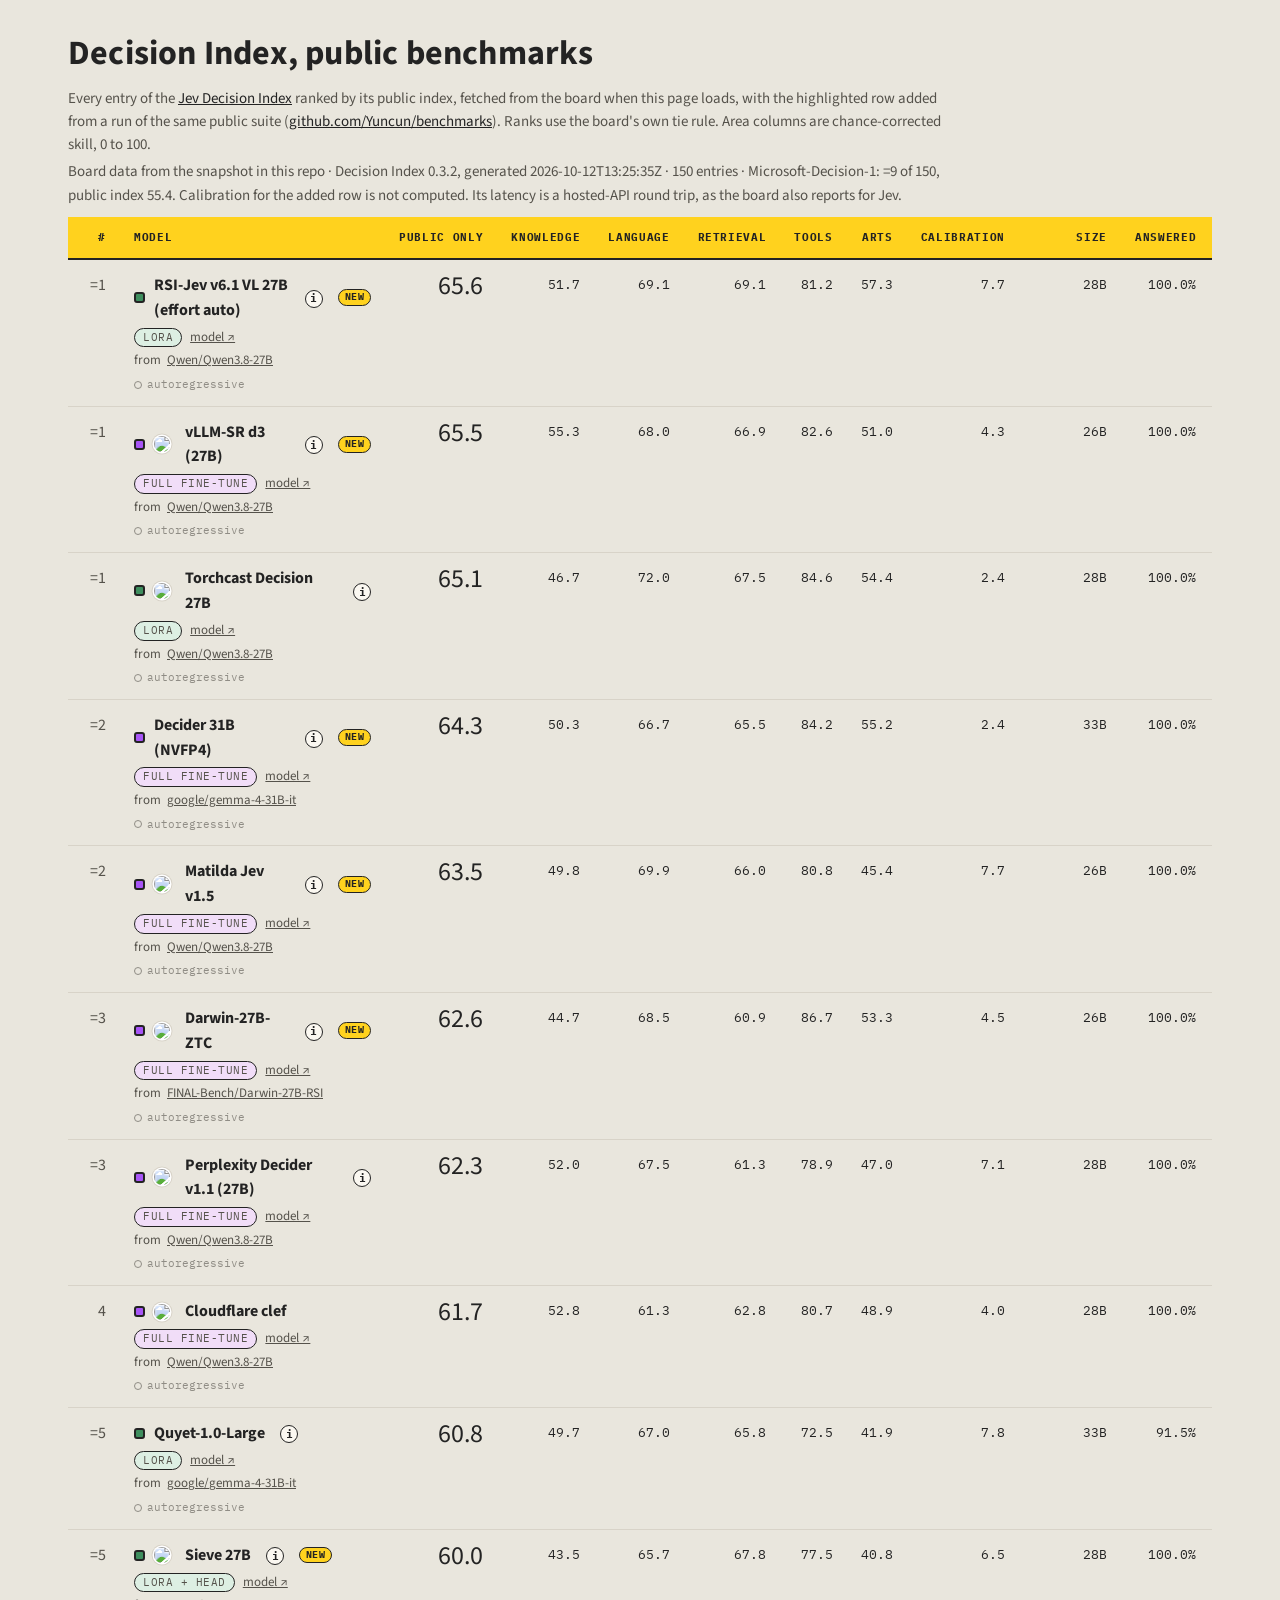
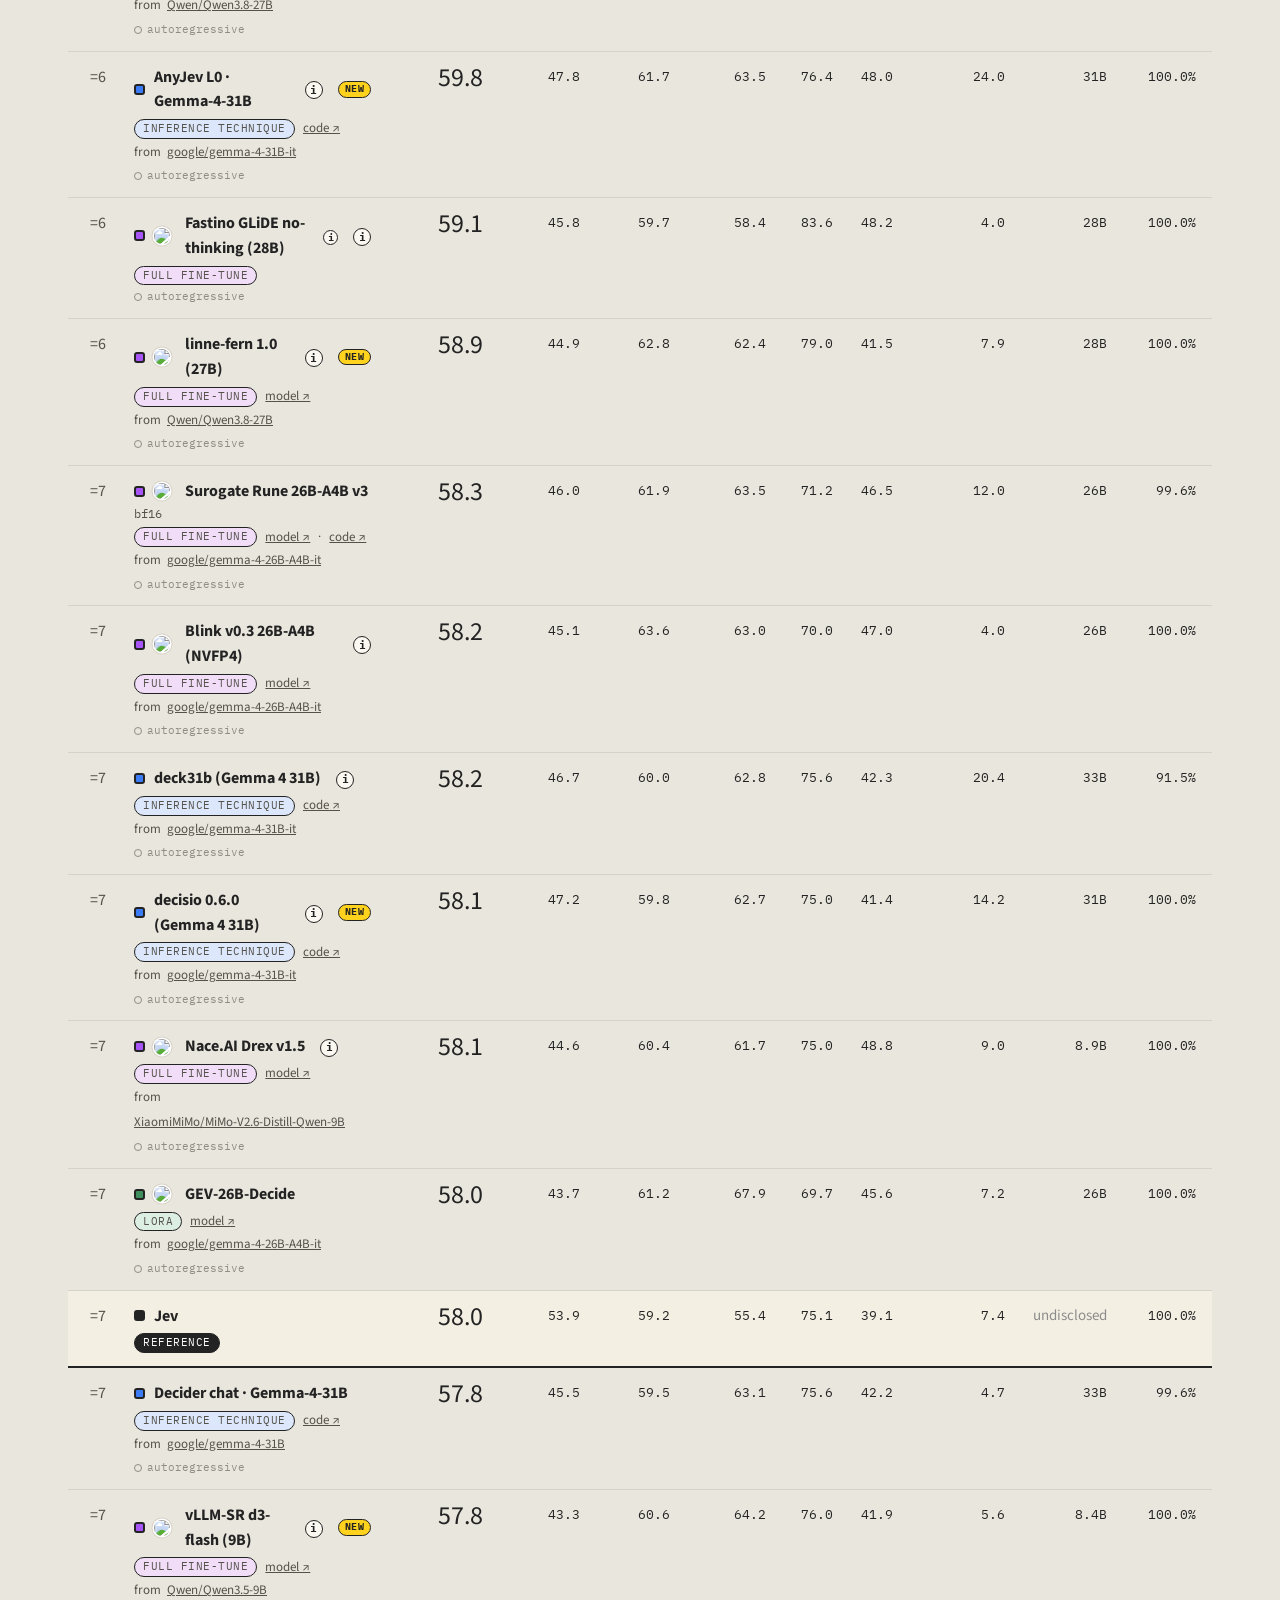
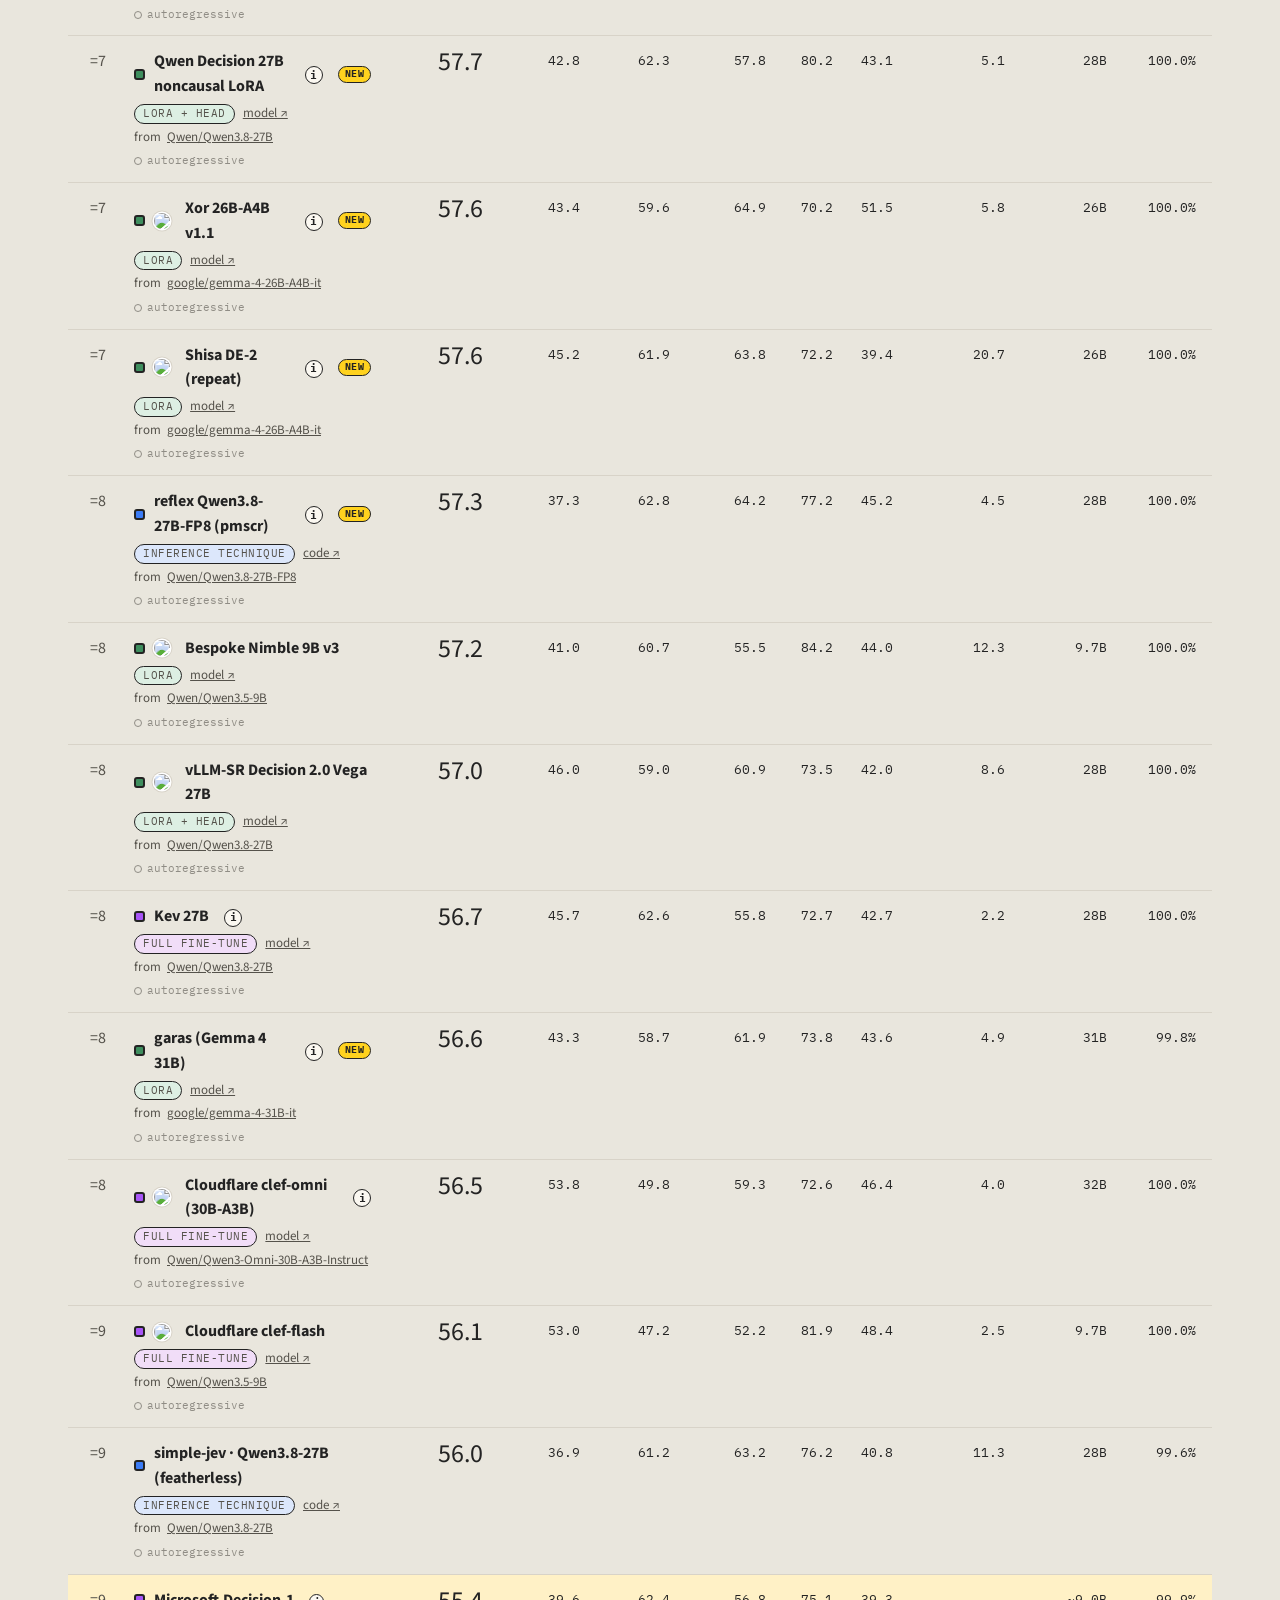
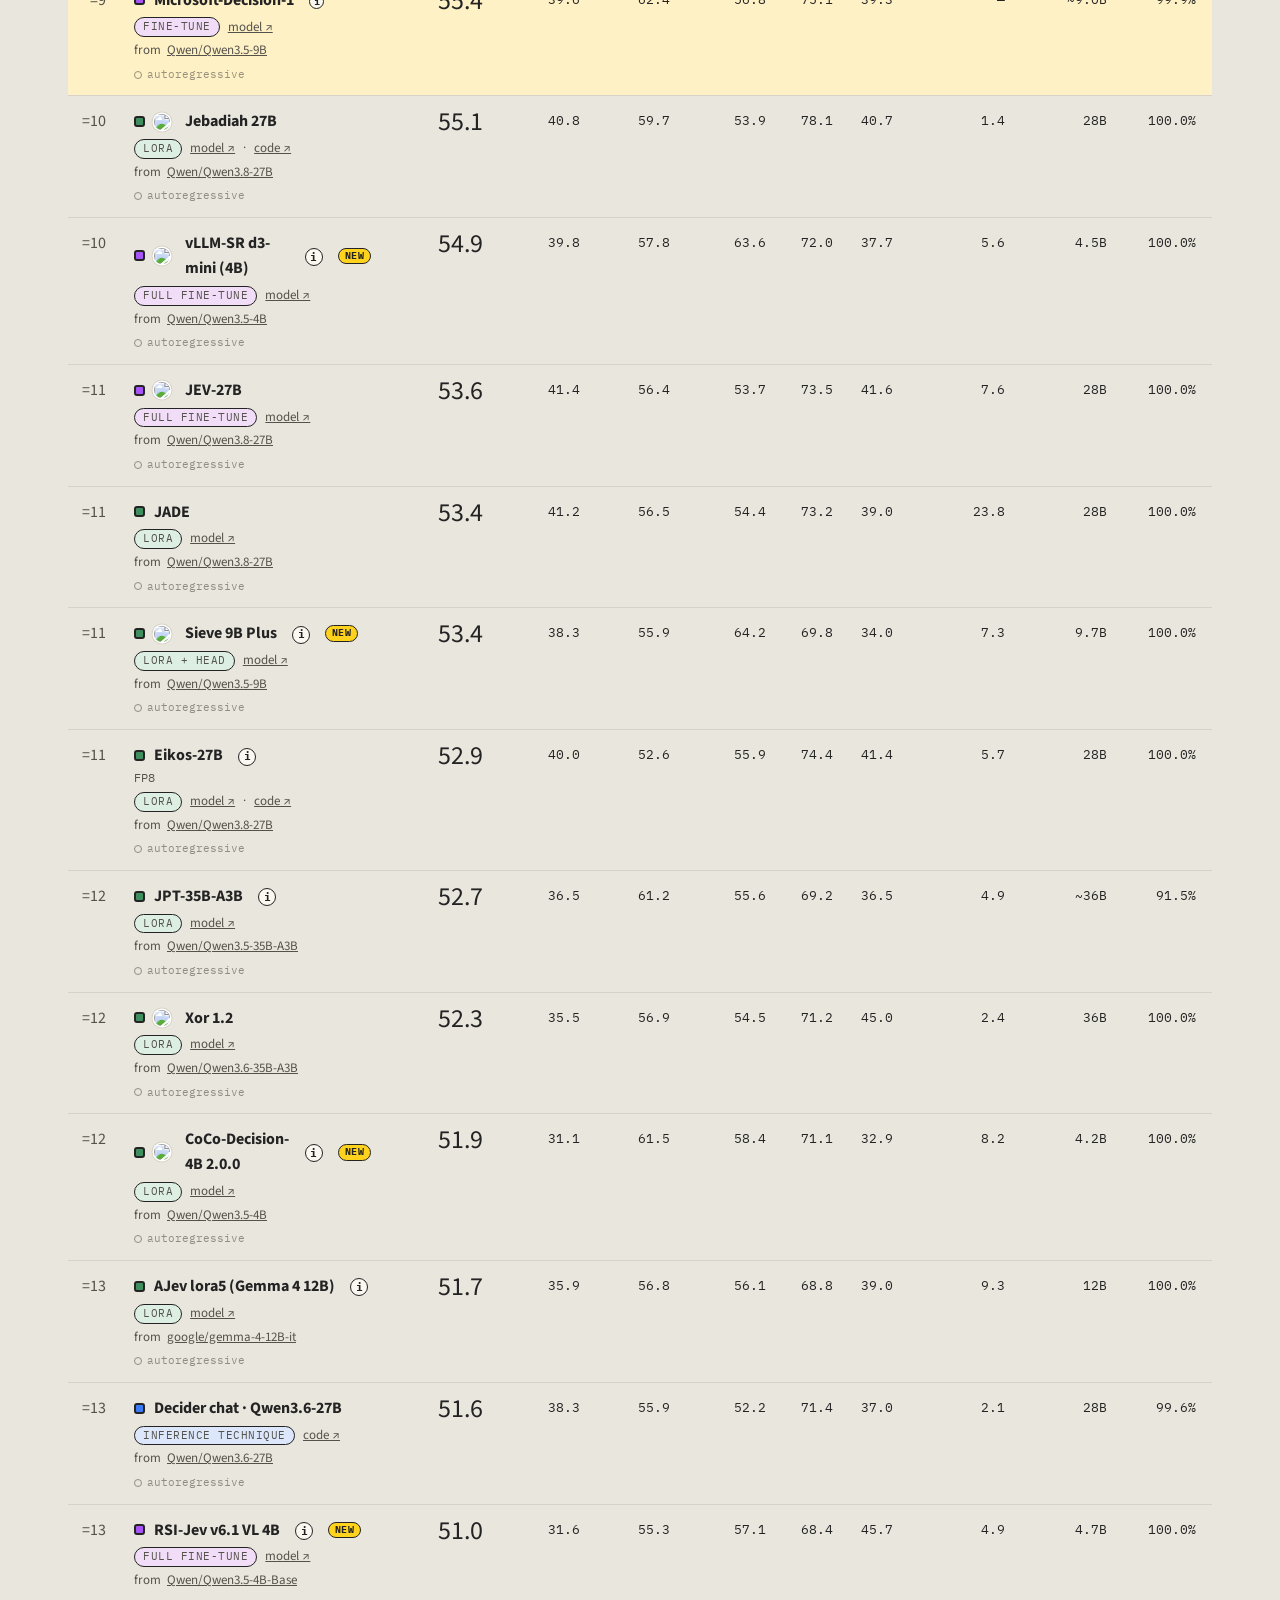
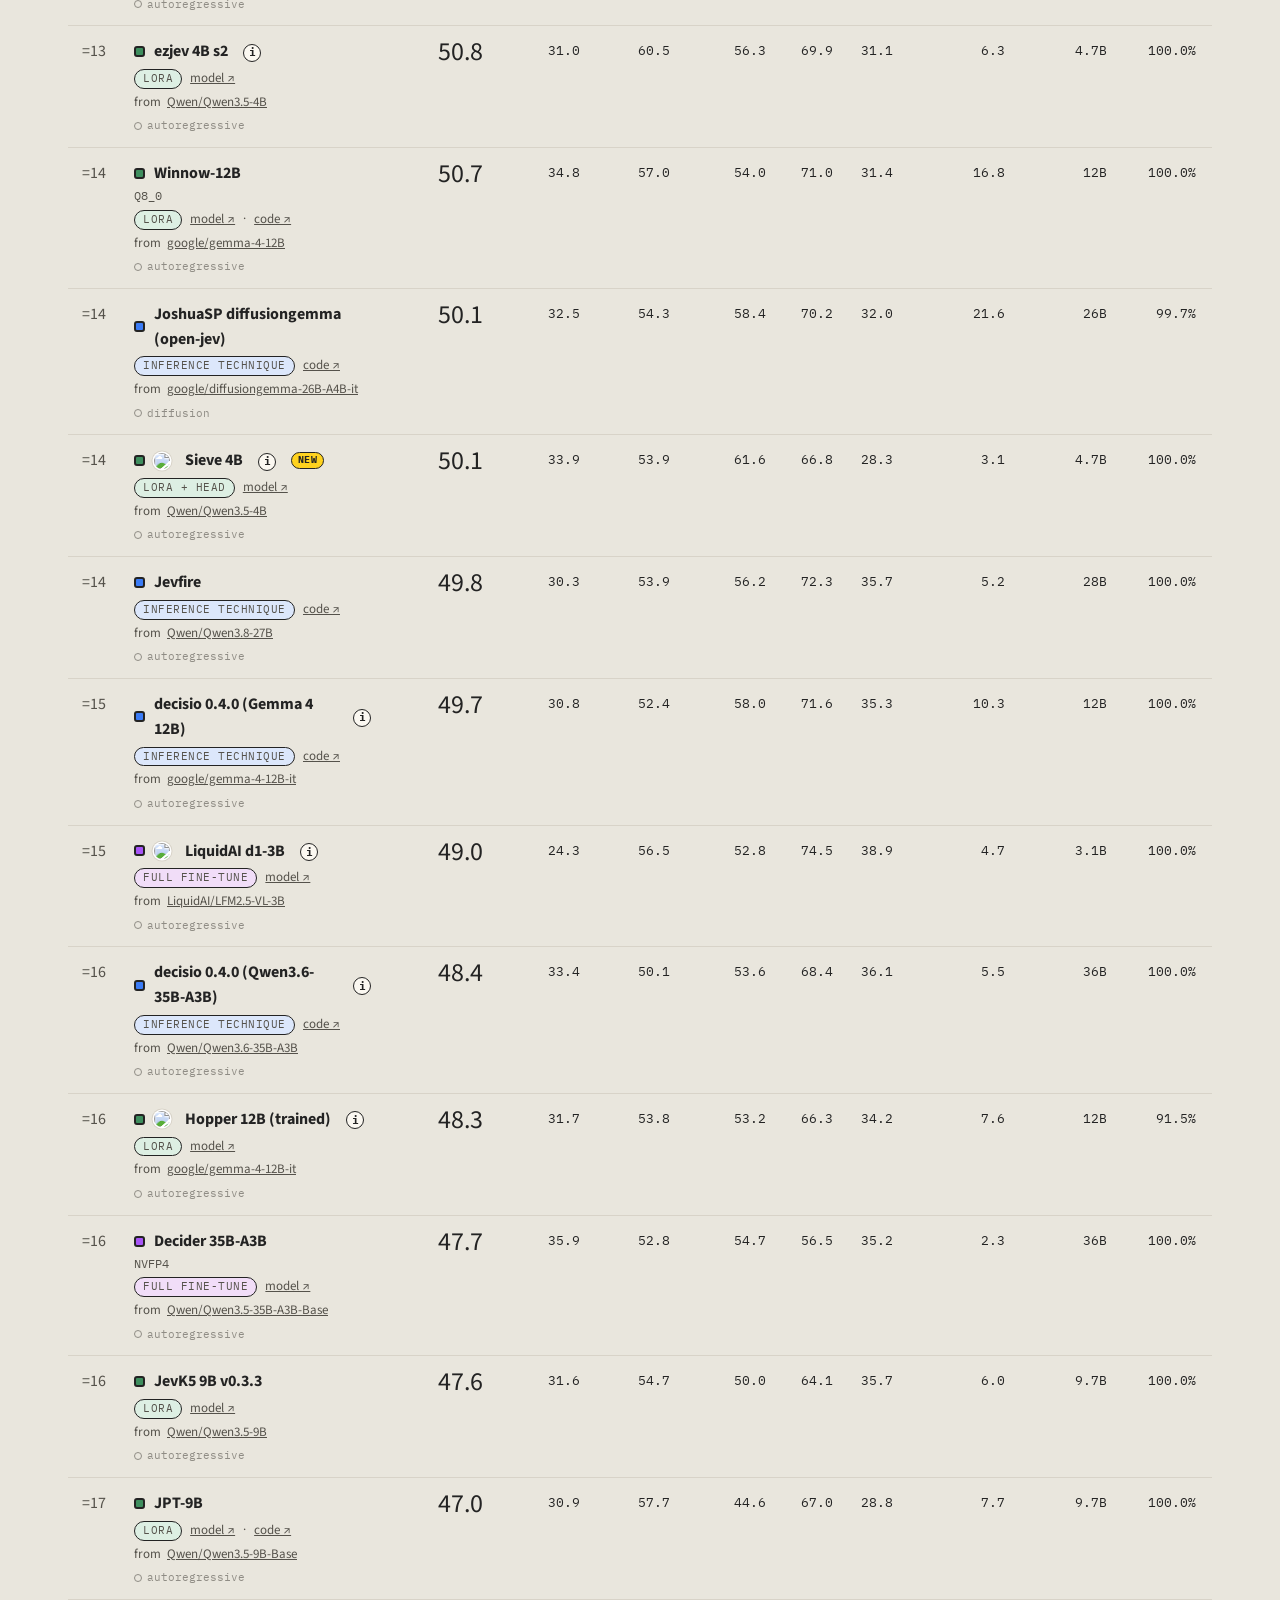
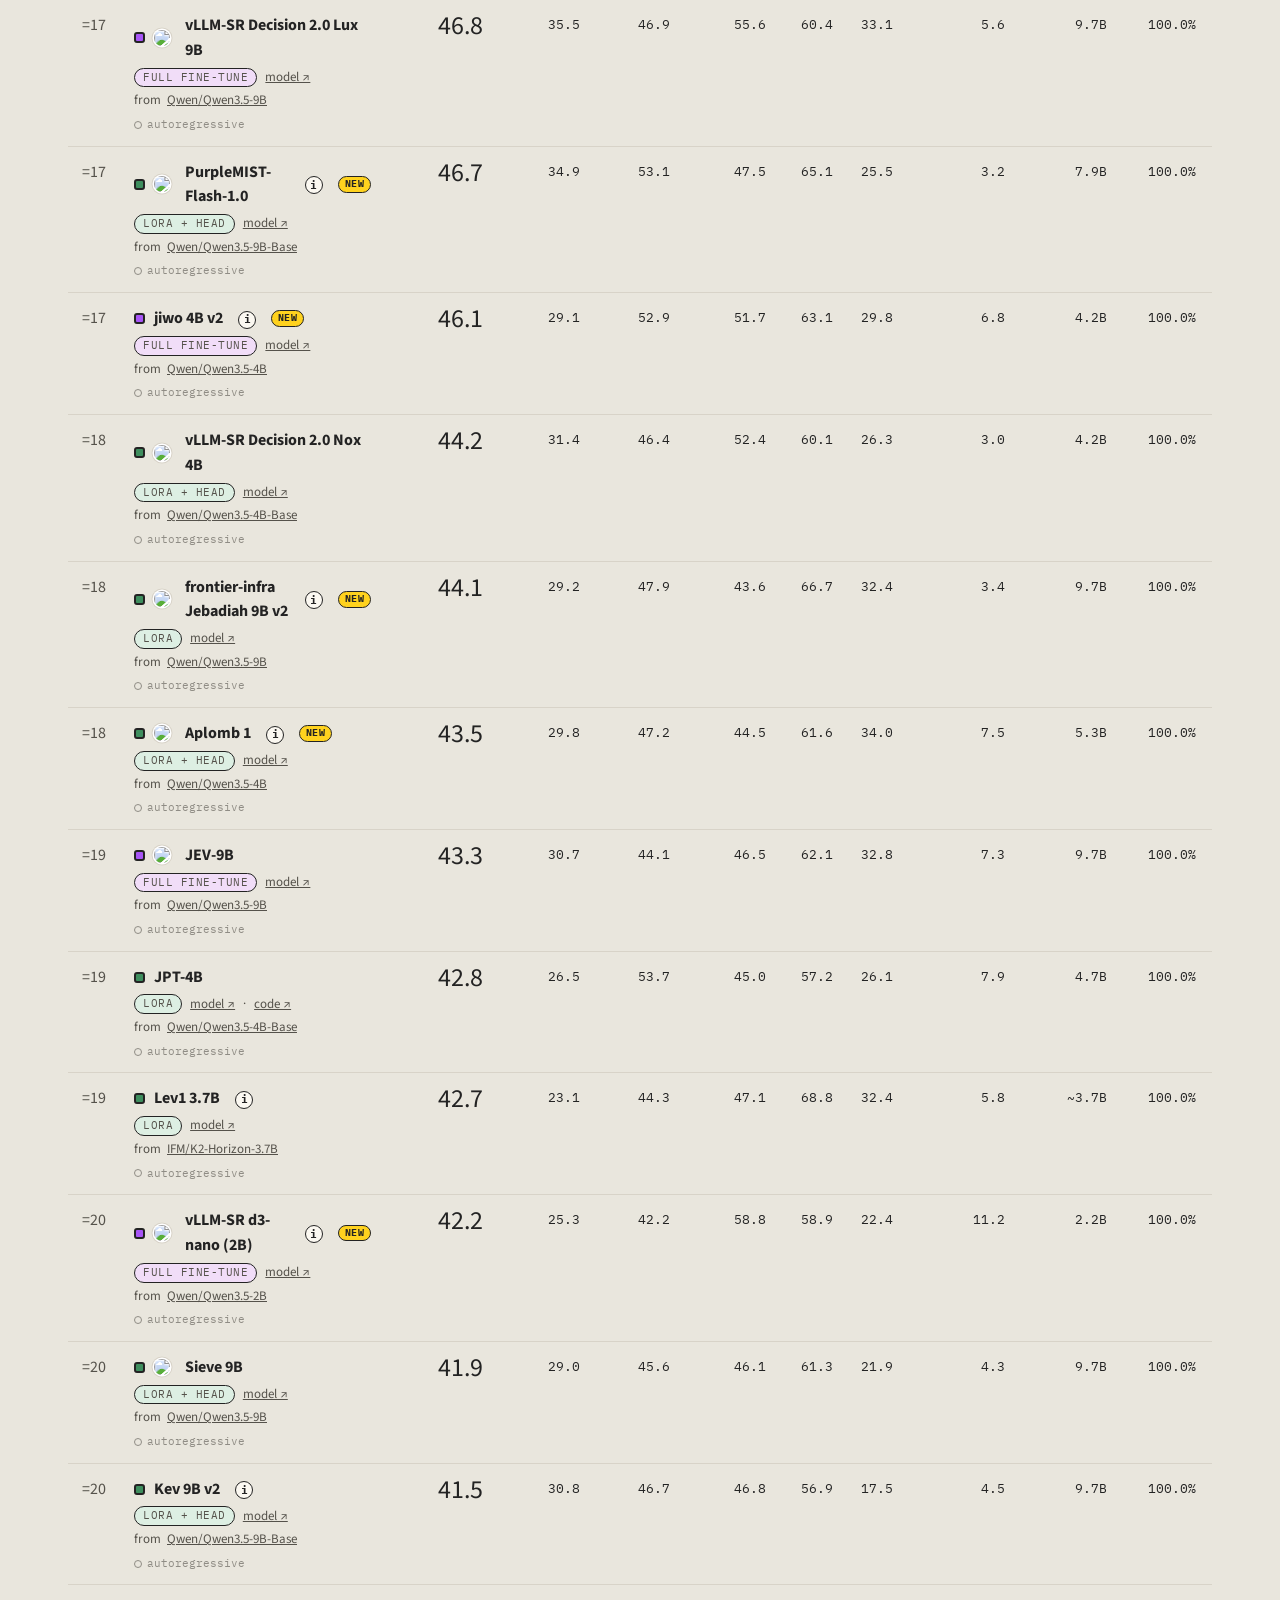
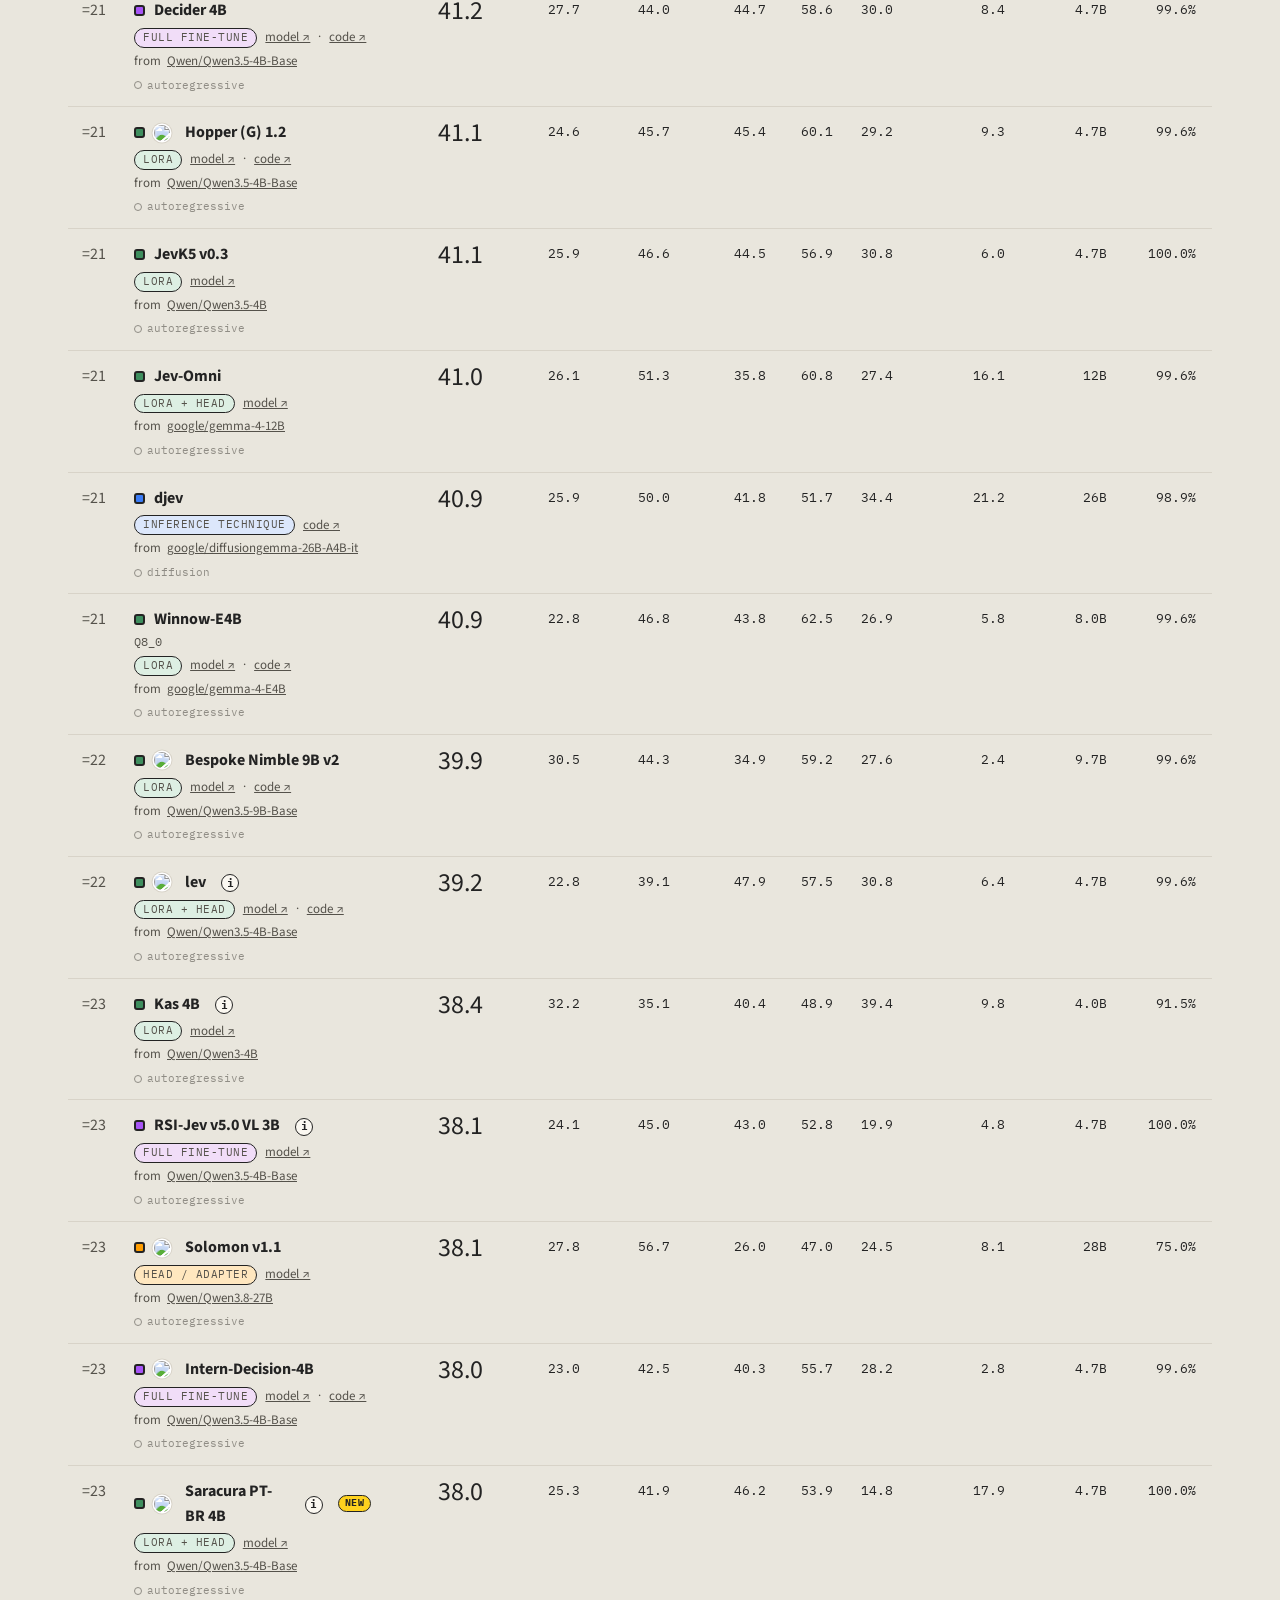
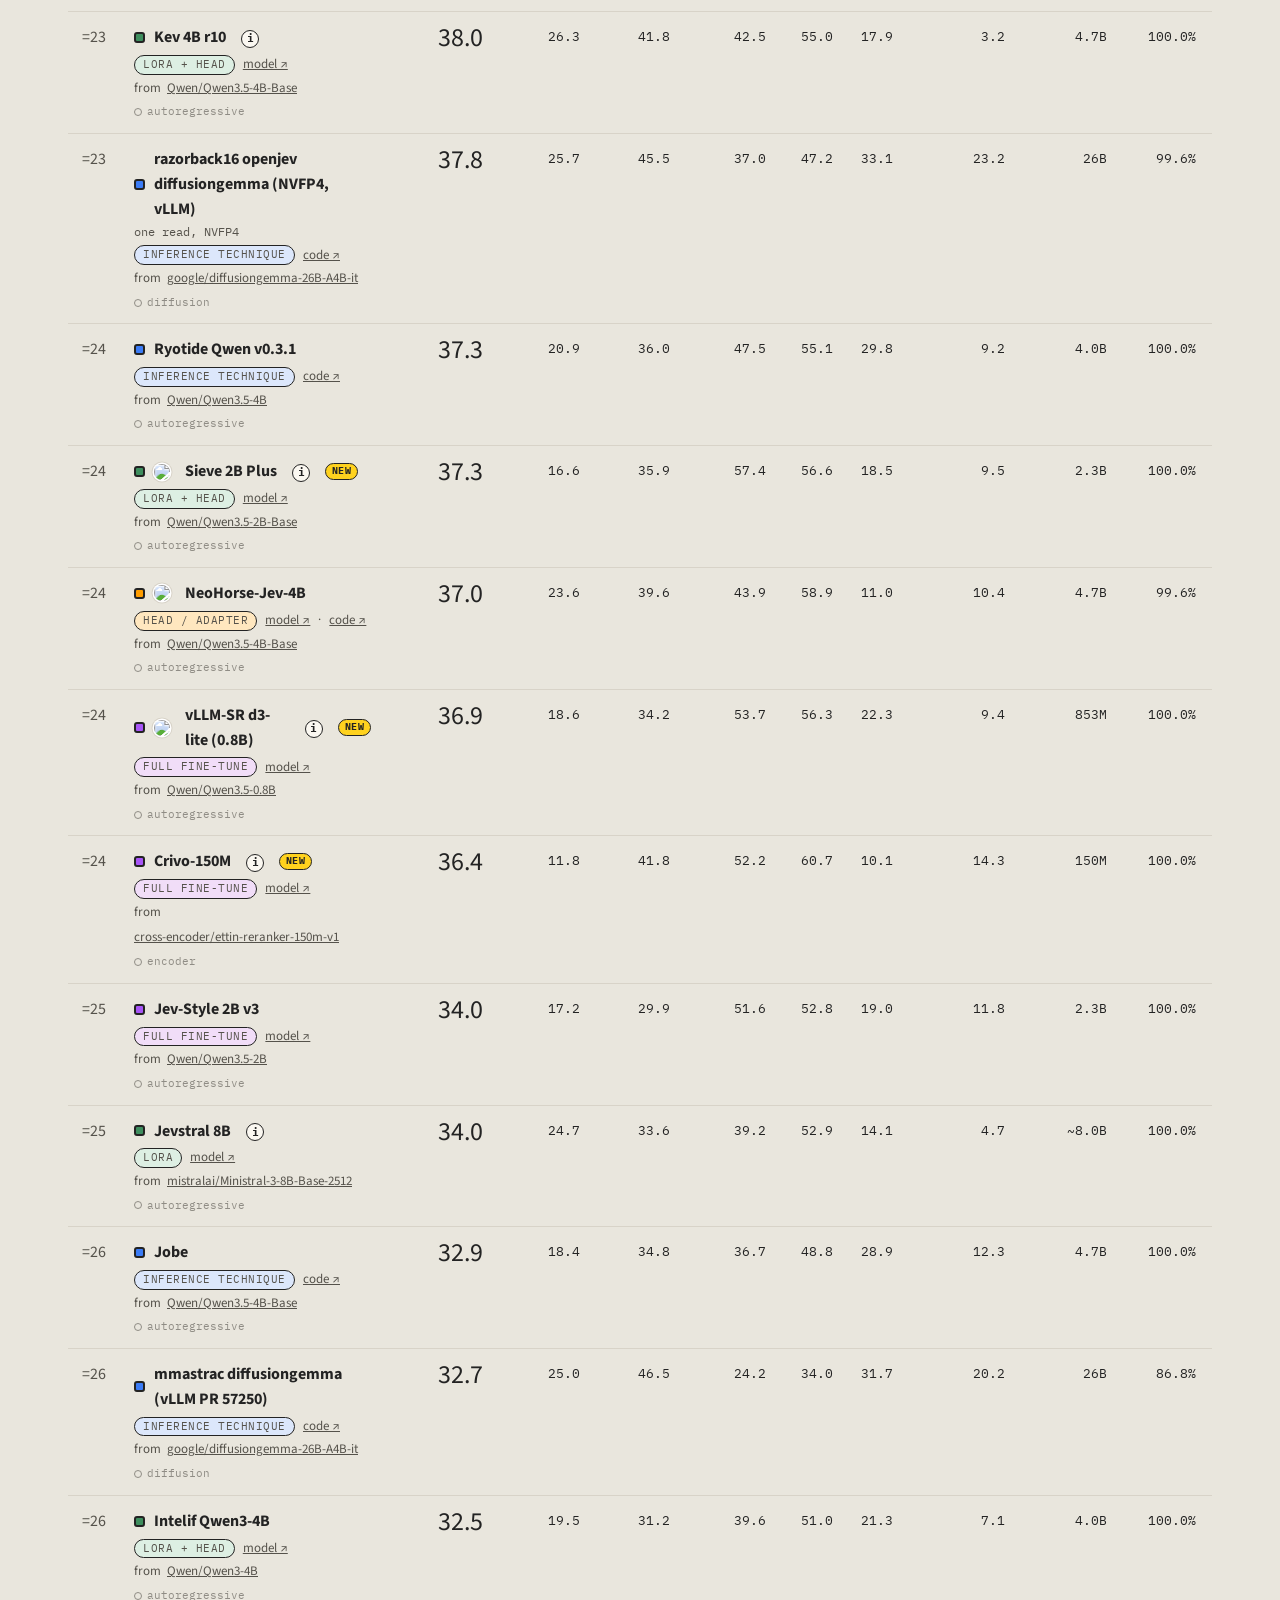
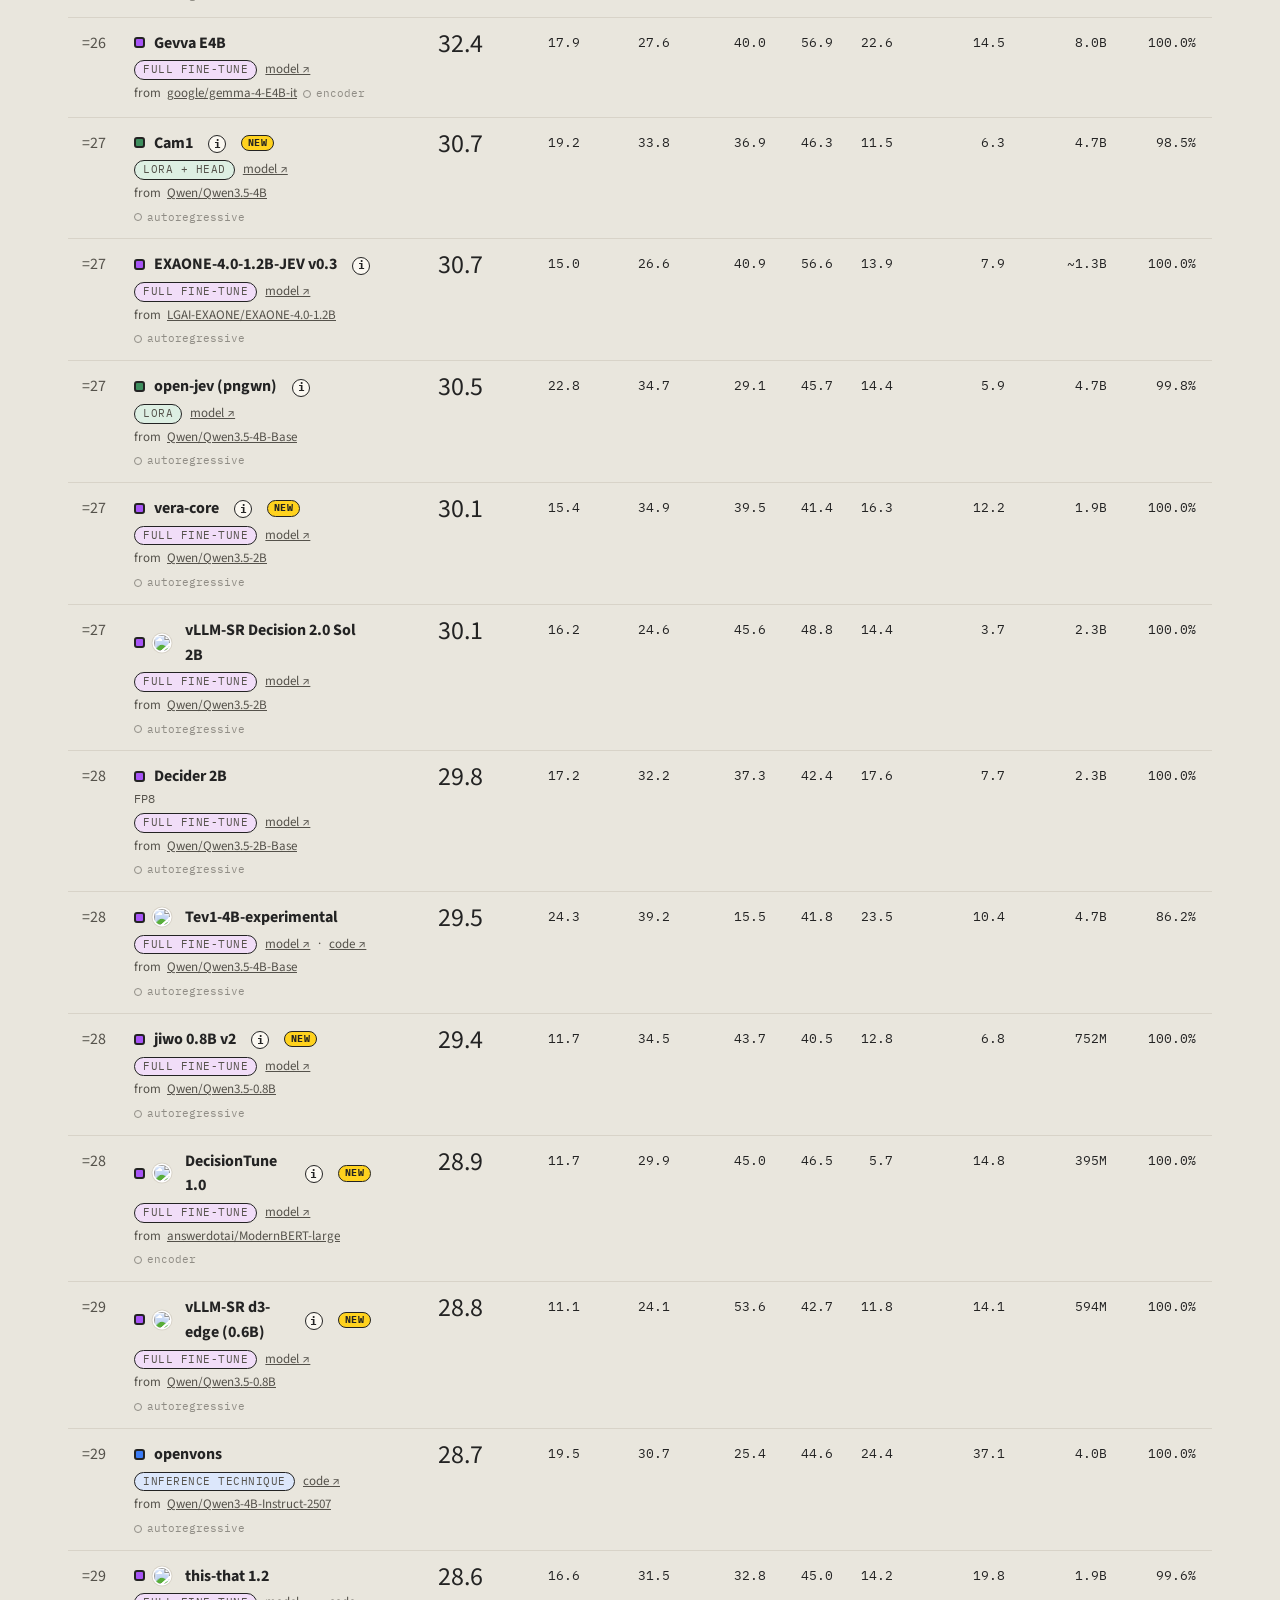
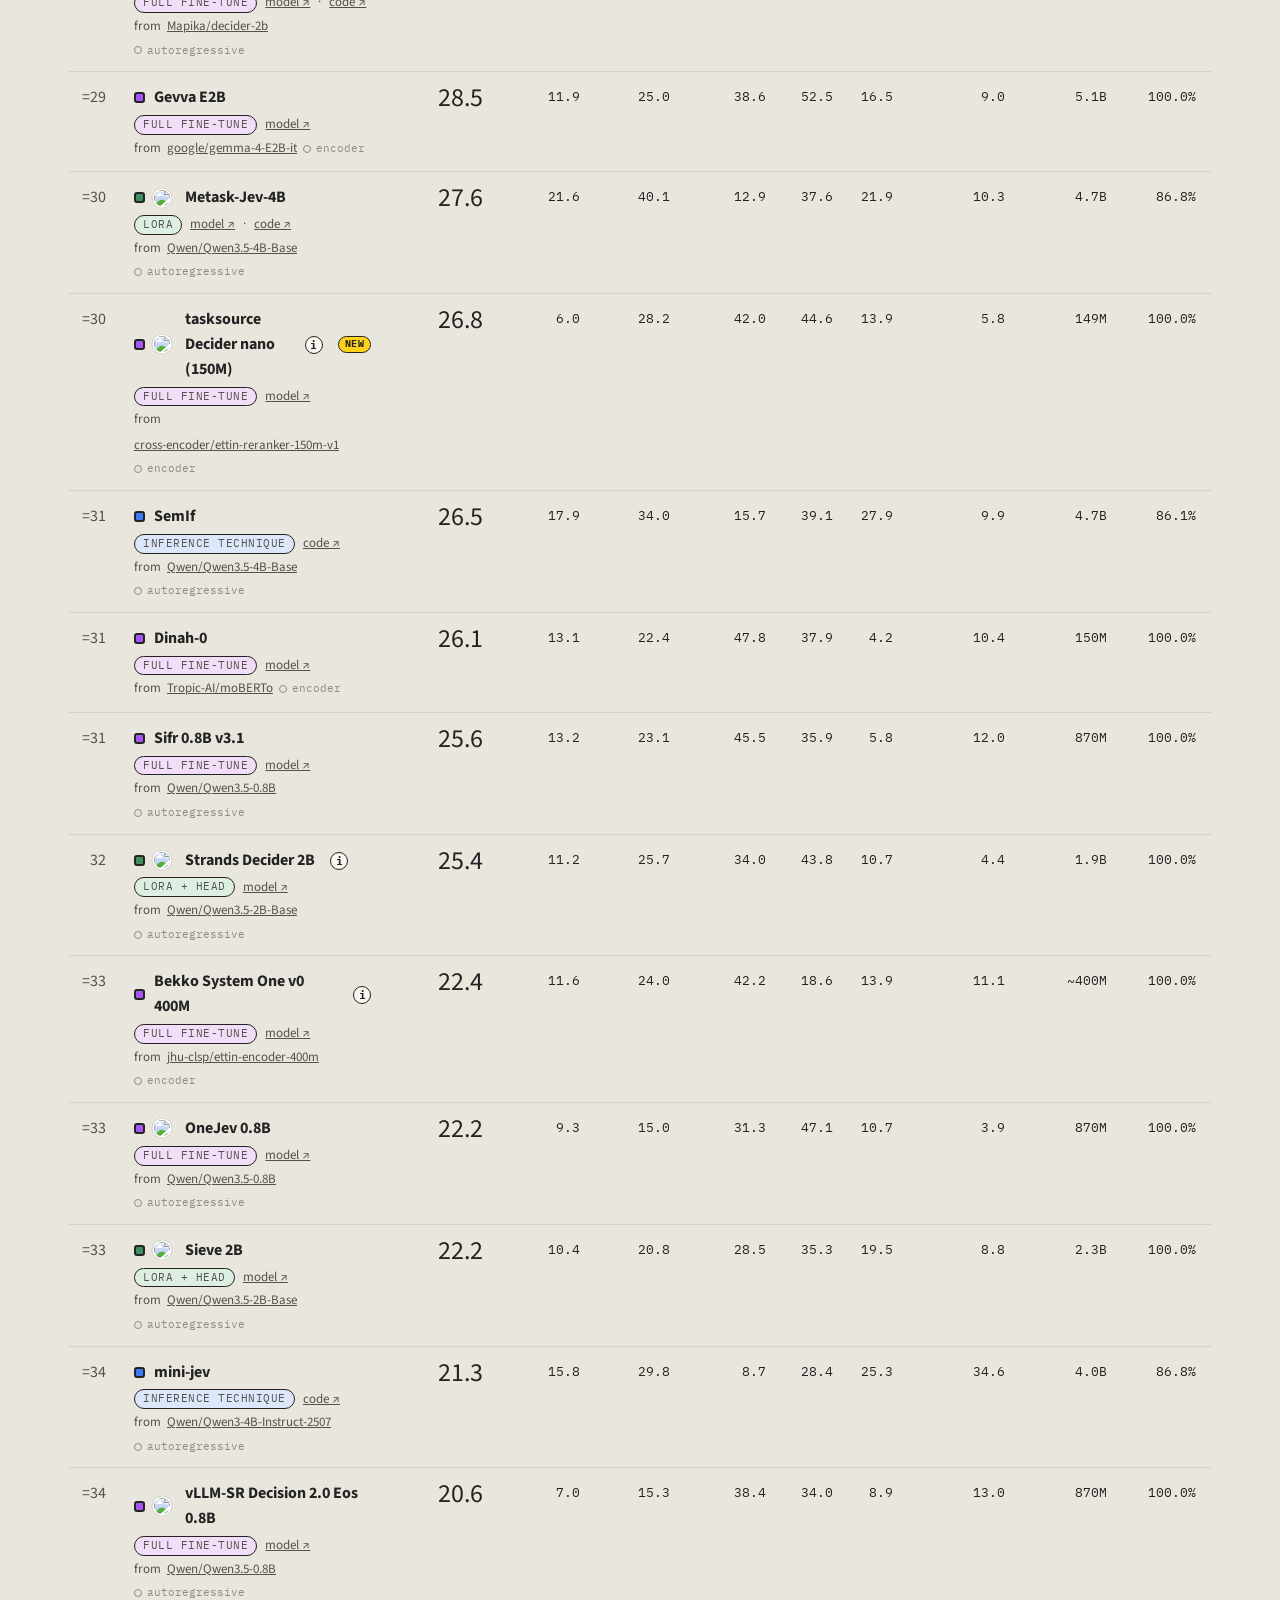
==== docs/index.html @ e61fd464 "GitHub Pages site: live public-only ranking with the Microsoft row Co-Authored-By: Claude Fable 5.1 " ====
<!doctype html>
<html lang="en"><head><meta charset="utf-8"><meta name="viewport" content="width=device-width,initial-scale=1">
<title>Decision Index, public benchmarks, with Microsoft-Decision-1</title>
<meta name="description" content="The Jev Decision Index public-only ranking, fetched live, with Microsoft-Decision-1's public-suite score inserted.">
<link rel="preconnect" href="https://fonts.googleapis.com"><link rel="preconnect" href="https://fonts.gstatic.com" crossorigin>
<link href="https://fonts.googleapis.com/css2?family=IBM+Plex+Mono:wght@400;500&family=Source+Sans+3:ital,wght@0,400;0,600;0,700;1,400&family=Chewy&display=swap" rel="stylesheet">
<style>
/* Stylesheet from the Jev Decision Index space (huggingface.co/spaces/multimodalart/jev-decision-index), reused so this page looks like the board. */

:root{--bg:#E9E6DD;--surface:#FBF8F1;--ink:#232323;--soft:#55524B;--muted:#8C8C8C;--line:#D8D3C8;--paper:#FFF1C6;
 --yellow:#FFD21E;--orange:#FF9D00;--blue:#3B7CF6;--red:#EF3E36;--purple:#A855F7;--green:#3E8E5E;
 --display:'Chewy','Source Sans 3',cursive;--body:'Source Sans 3',system-ui,sans-serif;--mono:'IBM Plex Mono',ui-monospace,monospace;
 --ar:#3B7CF6;--diff:#A855F7;--enc:#3E8E5E;--gli:#FF9D00;--jev:#232323}
*{box-sizing:border-box}
html{-webkit-text-size-adjust:100%}
body{margin:0;background:var(--bg);color:var(--ink);font:17px/1.55 var(--body)}
a{color:var(--ink)}
button{font:inherit;color:inherit}
main{max-width:1180px;margin:auto;padding:0 28px 80px}
.container{max-width:1180px;margin:auto;padding:0 28px}
.switch-bar{display:flex;justify-content:center;padding:18px 20px 0}
.switch{display:inline-flex;background:var(--surface);border:2px solid var(--ink);border-radius:999px;padding:4px;box-shadow:3px 3px 0 var(--ink);font-family:var(--mono);font-size:13px;letter-spacing:.04em;text-transform:uppercase}
.switch a{text-decoration:none;padding:6px 18px;border-radius:999px;color:var(--soft)}
.switch a.on{background:var(--yellow);color:var(--ink);font-weight:500}
.switch a:not(.on):hover{color:var(--ink)}
.hero{text-align:center;margin:34px 0 14px}
.subnav{position:sticky;top:0;z-index:30;display:flex;justify-content:center;flex-wrap:wrap;gap:6px 26px;padding:10px 12px;margin:0 -28px 22px;background:rgba(233,230,221,.94);backdrop-filter:blur(8px);-webkit-backdrop-filter:blur(8px);font-family:var(--mono);font-size:12px;letter-spacing:.06em;text-transform:uppercase}
.subnav a{color:var(--soft);text-decoration:none;padding:2px 0;border-bottom:2px solid transparent}
.subnav a:hover{color:var(--ink);border-bottom-color:var(--yellow)}
.head[id],#summary{scroll-margin-top:52px}
.hero-row{display:flex;align-items:center;justify-content:center;gap:22px;flex-wrap:wrap}
.hero-huggy{width:clamp(110px,13vw,168px);height:auto}
.hero h1{font-family:var(--display);font-weight:400;font-size:clamp(44px,7vw,82px);line-height:1;margin:0}
.hero h1 mark{background:var(--yellow);color:var(--ink);padding:0 .1em;border-radius:4px}
.hero p{max-width:700px;margin:22px auto 0;font-size:19px;color:var(--ink)}
.hero p b{color:var(--ink)}
.hero .meta{font-family:var(--mono);font-size:12px;color:var(--soft);margin-top:14px;letter-spacing:.03em}
.hero .meta a{color:var(--soft)}
.tiles{display:grid;grid-template-columns:repeat(5,1fr);gap:14px;margin:0 0 46px}
.tiles.four{grid-template-columns:repeat(4,1fr)}
.tile{background:var(--surface);border:2px solid var(--ink);border-radius:12px;padding:16px 18px;box-shadow:4px 4px 0 var(--ink);text-align:left;min-width:0}
.tile.key{background:var(--yellow)}
.tile b{display:block;font-family:var(--display);font-weight:400;font-size:30px;line-height:1.1;white-space:nowrap;overflow:hidden;text-overflow:ellipsis}
.tile span{font-family:var(--mono);font-size:11px;color:var(--soft);letter-spacing:.04em;display:block;margin-top:3px}
.tile.key span{color:#6b5a09}
.tile small{display:block;font-family:var(--mono);font-size:11px;color:var(--soft);margin-top:6px;white-space:normal}
h2{font-family:var(--display);font-weight:400;font-size:30px;margin:0}
.head{display:flex;align-items:baseline;justify-content:space-between;gap:16px;margin:46px 0 16px;flex-wrap:wrap}
.head p{margin:0;font-size:15px;color:var(--soft);max-width:620px}
.panel{background:var(--surface);border:2px solid var(--ink);border-radius:14px;box-shadow:6px 6px 0 var(--ink);overflow:hidden}
.panel.pad{padding:18px 22px 14px}
.toolbar{display:flex;justify-content:space-between;align-items:flex-start;gap:18px;flex-wrap:wrap;margin-bottom:6px}
.legend{display:flex;flex-wrap:wrap;gap:8px 16px;font-family:var(--mono);font-size:12px;color:var(--soft);align-items:center;padding-top:6px}
.legend span{display:inline-flex;align-items:center;gap:6px}
.legend i{width:11px;height:11px;border:2px solid var(--ink);border-radius:3px;display:inline-block}
.sw.a-ar{background:var(--ar)}.sw.a-diff{background:var(--diff)}.sw.a-enc{background:var(--enc)}.sw.a-gli{background:var(--gli)}.sw.a-other{background:#bbb}.sw.a-jev{background:var(--jev)}
.sizebar{display:flex;flex-direction:column;gap:6px;width:min(430px,100%)}
.sizebar-head{display:flex;flex-wrap:wrap;align-items:center;gap:8px 12px;font-family:var(--mono);font-size:11.5px;color:var(--soft);letter-spacing:.04em;text-transform:uppercase}
.sizebar-head button{font-family:var(--mono);font-size:11px;background:var(--surface);border:1.5px solid var(--ink);border-radius:999px;padding:2px 10px;cursor:pointer;text-transform:none;letter-spacing:0}
.sizebar-head button:hover{background:var(--ink);color:#fff}.sizebar-head .jevbtns{margin-left:auto;display:inline-flex;gap:8px}.sizebar-head .jevtog.on,.sizebar-head .jevup.on{background:var(--yellow);color:var(--ink)}
.bands{display:flex;flex-wrap:wrap;gap:8px}
.areabar{display:flex;flex-wrap:wrap;align-items:center;gap:8px;padding:14px 22px 16px;border-top:1px solid var(--line)}
.chip-label{font-family:var(--mono);font-size:11.5px;color:var(--soft);letter-spacing:.04em;text-transform:uppercase;margin-right:4px}
.achip{font-family:var(--mono);font-size:12.5px;border:2px solid var(--ink);border-radius:999px;padding:6px 14px;background:#fff;color:var(--soft);cursor:pointer;box-shadow:2px 2px 0 var(--ink);display:inline-flex;align-items:center;gap:7px;transition:transform .08s}
.achip i{width:9px;height:9px;border-radius:50%;background:var(--c,var(--ink));border:1.5px solid var(--ink);display:inline-block}
.achip:hover{transform:translate(-1px,-1px);box-shadow:3px 3px 0 var(--ink);color:var(--ink)}
.achip.on{background:var(--yellow);color:var(--ink)}
.spark{font-family:var(--mono);font-size:11.5px;color:var(--soft);margin-left:6px}
th.on{background:#FFE26B}
td.on{background:#FFF8D6}
.rng{position:relative;height:26px;max-width:560px;margin-top:2px}
.rng-track{position:absolute;left:11px;right:11px;top:10px;height:6px;border:1.5px solid var(--ink);border-radius:999px;background:#fff}
.rng-fill{position:absolute;top:-1.5px;bottom:-1.5px;background:var(--yellow);border:1.5px solid var(--ink);border-radius:999px}
.rng input{position:absolute;inset:0;width:100%;margin:0;background:none;pointer-events:none;-webkit-appearance:none;appearance:none;height:26px}
.rng input::-webkit-slider-runnable-track{background:none;border:0}
.rng input::-moz-range-track{background:none;border:0}
.rng input::-webkit-slider-thumb{-webkit-appearance:none;pointer-events:auto;width:22px;height:22px;border-radius:50%;background:var(--yellow);border:2px solid var(--ink);box-shadow:2px 2px 0 var(--ink);cursor:grab}
.rng input::-moz-range-thumb{pointer-events:auto;width:18px;height:18px;border-radius:50%;background:var(--yellow);border:2px solid var(--ink);box-shadow:2px 2px 0 var(--ink);cursor:grab}
.rng input:active::-webkit-slider-thumb{cursor:grabbing}
.rng input:focus-visible::-webkit-slider-thumb{outline:3px solid #3B7CF6;outline-offset:2px}
.rng-read{font-family:var(--mono);font-size:12px;font-weight:600;color:var(--ink);text-transform:none;letter-spacing:0;padding:1px 9px;border:1.5px solid transparent;border-radius:999px}
.rng-read.on{background:var(--yellow);border-color:var(--ink);box-shadow:2px 2px 0 var(--ink)}
.rng-ticks{position:relative;height:14px;max-width:560px;font-family:var(--mono);font-size:10.5px;color:var(--soft)}
.rng-ticks span{position:absolute;transform:translateX(-50%);white-space:nowrap}
.rng-ticks span:first-child{transform:none;left:0!important}
.rng-ticks span:last-child{transform:none;left:auto!important;right:0}
.band{font-family:var(--mono);font-size:12.5px;border:2px solid var(--ink);border-radius:999px;padding:6px 14px;background:#fff;color:var(--soft);cursor:pointer;box-shadow:2px 2px 0 var(--ink);transition:transform .08s}
.band:hover{transform:translate(-1px,-1px);box-shadow:3px 3px 0 var(--ink);color:var(--ink)}
.band.on{background:var(--yellow);color:var(--ink)}
.charts{display:grid;grid-template-columns:1fr;gap:16px;margin-top:22px}
.charts2{display:grid;grid-template-columns:1fr 1fr;gap:18px;align-items:start}
.charts2.hscroll{grid-template-columns:none;grid-auto-flow:column;grid-auto-columns:calc((100% - 36px) / 2.35);overflow-x:auto;scroll-snap-type:x mandatory;scrollbar-width:thin;padding-bottom:4px}
.charts2.hscroll>figure{scroll-snap-align:start;margin:0;position:relative}
.pareto-btn{position:absolute;top:10px;right:12px;z-index:2;font-family:var(--mono);font-size:11px;border:1.5px solid var(--ink);border-radius:999px;padding:2px 10px;background:#fff;color:var(--soft);cursor:pointer;box-shadow:2px 2px 0 var(--ink)}
.pareto-btn:hover{color:var(--ink)}.pareto-btn[aria-pressed="true"]{background:var(--yellow);color:var(--ink)}
svg.pareto-on circle.pt:not(.front){opacity:.3}
svg circle.pt.front{stroke:#232323;stroke-width:3}
svg circle.pt.hot{stroke:#232323;stroke-width:3.5;opacity:1}
.pleader{stroke:#8C8C8C;stroke-width:1}
.pfront{fill:none;stroke:#EF3E36;stroke-width:2.6;stroke-linejoin:round;pointer-events:none}
#sizescatter{position:relative}
.charts2 .fignote{font-family:var(--mono);font-size:10.5px;color:var(--soft);margin:4px 0 0}
.charts2 figure{min-width:0;background:#F3F0E8;border:1.5px solid var(--line);border-radius:12px;padding:14px 16px 8px}
.charts2 figcaption{margin-bottom:10px}
#idxcal{position:relative}
@media (max-width:900px){.charts2{grid-template-columns:1fr}.charts2.hscroll{grid-template-columns:none;grid-auto-columns:calc((100% - 18px) / 1.6)}}
@media (max-width:640px){.charts2.hscroll{grid-auto-columns:calc((100% - 12px) / 1.1);gap:12px}}
.calgrid{display:grid;grid-template-columns:1fr 1fr;gap:26px;align-items:start}
.calside{display:grid;grid-template-columns:1fr 1fr;gap:6px 30px}.calside h3,.calside p{margin:0}.calside .note{grid-column:1/-1}
.calside h3{margin:10px 0 4px;font-size:16px}.calside h3:first-child{margin-top:0}
.calside p{margin:0 0 10px;font-size:15px;color:var(--soft);line-height:1.55}
.calgrid figure{margin:0;min-width:0}
.calgrid figcaption{font-family:var(--mono);font-size:11px;text-transform:uppercase;letter-spacing:.08em;color:var(--soft);margin-bottom:8px}
.calgrid svg{width:100%;height:auto;overflow:visible;display:block}
#calscatter,#calladder{position:relative}
@media (max-width:900px){.calgrid{grid-template-columns:1fr}}
.charts figure{margin:0;min-width:0}
.charts figcaption{font-family:var(--mono);font-size:11px;text-transform:uppercase;letter-spacing:.08em;color:var(--soft);margin-bottom:8px}
.charts svg{width:100%;height:auto;overflow:visible;display:block}
.charts .scroll{overflow-x:auto;scrollbar-width:thin}
.scrollwrap{position:relative}
.scrollwrap::after{content:'';position:absolute;top:0;right:0;bottom:0;width:72px;background:linear-gradient(to right,rgba(251,248,241,0),var(--surface) 85%);pointer-events:none;transition:opacity .25s}
.scroll-hint{position:absolute;right:10px;top:50%;transform:translateY(-50%);z-index:1;font-family:var(--mono);font-size:11px;background:var(--surface);border:1.5px solid var(--ink);border-radius:999px;padding:4px 10px;box-shadow:2px 2px 0 var(--ink);pointer-events:none;transition:opacity .25s;animation:nudge 1.6s ease-in-out 3}
@keyframes nudge{0%,100%{transform:translate(0,-50%)}50%{transform:translate(4px,-50%)}}
.vscroll{max-height:520px;overflow-y:auto;scrollbar-width:thin}
.scrollwrap.v::after{top:auto;left:0;width:auto;height:64px;background:linear-gradient(to bottom,rgba(251,248,241,0),var(--surface) 85%)}
.scrollwrap.v .scroll-hint{top:auto;bottom:10px;right:50%;transform:translateX(50%);animation:nudgev 1.6s ease-in-out 3}
@keyframes nudgev{0%,100%{transform:translate(50%,0)}50%{transform:translate(50%,3px)}}
.scrollwrap.scrolled .scroll-hint{opacity:0;animation:none}
.scrollwrap.at-end::after,.scrollwrap.at-end .scroll-hint,.scrollwrap.no-scroll::after,.scrollwrap.no-scroll .scroll-hint{opacity:0}
.hero h1 mark{position:relative}
.wn{position:absolute;top:-52%;right:-22%;z-index:5;font-size:0;line-height:0}
.hero:has(.wn:hover),.hero:has(.wn:focus-within),.hero:has(.wn.open){position:relative;z-index:40}
.wn>button{position:relative;display:block;width:92px;height:92px;padding:0;background:none;border:0;cursor:pointer;transform:rotate(-12deg);transition:transform .15s ease;color:#fff;font-family:var(--display);font-weight:400;text-shadow:1px 1px 0 rgba(0,0,0,.3)}
.wn>button svg{position:absolute;inset:0;width:100%;height:100%;overflow:visible}
.wn>button span{position:relative;display:flex;flex-direction:column;align-items:center;justify-content:center;height:100%;line-height:.86}
.wn>button span i{font-style:normal;font-size:17px}.wn>button span b{font-weight:400;font-size:22px}
.wn>button:hover,.wn.open>button,.wn>button:focus-visible{transform:rotate(-4deg) scale(1.07)}
.wn>button:focus-visible{outline:none}.wn>button:focus-visible svg .ol{stroke:var(--blue)}
.wn-pop::before{content:'';position:absolute;left:0;right:0;top:-18px;height:18px}
.wn-pop{display:none;position:absolute;top:calc(100% + 12px);right:0;z-index:20;width:min(380px,calc(100vw - 32px));text-align:left;font-family:var(--body);font-size:14px;line-height:1.45;color:var(--ink);background:var(--surface);border:2px solid var(--ink);border-radius:12px;box-shadow:4px 4px 0 var(--ink);padding:14px 16px 12px}
.wn:hover .wn-pop,.wn:focus-within .wn-pop,.wn.open .wn-pop{display:block}
.wn-pop h4{margin:0 0 6px;font-family:var(--mono);font-size:11px;font-weight:500;text-transform:uppercase;letter-spacing:.08em;color:var(--soft)}
.wn-pop ul{margin:0;padding-left:18px}.wn-pop li{margin:4px 0}.wn-pop a{font-family:var(--mono);font-size:12px;color:var(--ink)}
@media (max-width:640px){.wn{top:-100%;right:-6%}.wn>button{width:60px;height:60px}.wn>button span i{font-size:11.5px}.wn>button span b{font-size:14.5px}.wn-pop{position:fixed;top:auto;left:16px;right:16px;width:auto;margin-top:12px}}
#scatter,#bars{position:relative}
.grid{stroke:#E1DCD0;stroke-width:1}
.ax{font-family:var(--mono);font-size:11px;fill:var(--soft)}
.axcap{font-family:var(--mono);font-size:10.5px;fill:#9A968E}
.ptlab{font-family:var(--body);font-size:11.5px;fill:var(--ink)}
.barval{font-family:var(--mono);font-size:10.5px;fill:var(--ink)}
.blab{font-family:var(--body);font-size:11.5px;fill:var(--ink)}
.pt{stroke:var(--ink);stroke-width:2;cursor:pointer}
.pt:hover{stroke-width:3}
.pt.a-ar,.bar.a-ar{fill:var(--ar)}.pt.a-diff,.bar.a-diff{fill:var(--diff)}.pt.a-enc,.bar.a-enc{fill:var(--enc)}.pt.a-gli,.bar.a-gli{fill:var(--gli)}.pt.a-other,.bar.a-other{fill:#bbb}.pt.a-jev,.bar.a-jev{fill:var(--jev)}
.bar{stroke:var(--ink);stroke-width:1.5;cursor:pointer}
.tip .tiprow{white-space:nowrap;font-variant-numeric:tabular-nums;gap:14px}.tip .tiprow b{font-weight:500}.tip .rustv{font-weight:600}
@media (max-width:640px){.tip .tiprow{align-items:flex-start}.tip .tiprow b{white-space:normal;text-align:right}.tip .bctx{display:block}.tip .chip{margin-left:0;display:inline-block;margin-top:2px}}.tip .bctx{color:var(--soft);font-weight:400;font-size:10.5px}.tip .chip{font-style:normal;font-size:9.5px;letter-spacing:.03em;text-transform:uppercase;border:1px solid currentColor;border-radius:999px;padding:0 6px;margin-left:7px;font-weight:500;vertical-align:1px}.tip .tipnote{white-space:normal}.tip{width:max-content;max-width:min(450px,100%);position:absolute;z-index:10;pointer-events:none;background:var(--surface);border:2px solid var(--ink);border-radius:10px;box-shadow:4px 4px 0 var(--ink);padding:10px 12px;font-size:13px;min-width:200px}
.tip strong{display:block;font-size:14px;margin-bottom:6px}
.wninfo{margin-left:5px}.wninfo .info{width:15px;height:15px;font-size:9.5px}.wninfo .tipbox{width:200px;left:0;right:auto;top:20px;font-weight:400;text-transform:none;letter-spacing:0}
.tiprow.hl span,.tiprow.hl b{color:#E8740C;font-weight:700}
.mini.haspv li{grid-template-columns:18px minmax(0,1fr) 60px 42px 42px 0}.mini .pv{font-family:var(--mono);font-size:11.5px;color:var(--soft);text-align:right;min-width:36px}.pvhead{display:flex;justify-content:flex-end;gap:14px;font-family:var(--mono);font-size:10px;color:var(--soft);text-transform:uppercase;letter-spacing:.05em;margin:0 8px -2px 0}.pvhead span:first-child{width:46px;text-align:right}.pvhead span:last-child{width:42px;text-align:right}
@media (max-width:640px){.mini .pv,.pvhead,th.pvc,td.pvc,.pvnote{display:none}.mini.haspv li{grid-template-columns:18px minmax(0,1fr) 70px 46px 0}}
.orglogo{width:16px;height:16px;border-radius:50%;box-shadow:0 0 0 1.5px #fff,0 0 0 2.5px var(--line);vertical-align:-3px;margin-right:6px;flex:none;object-fit:cover;background:#fff}.orglogo.ohero{width:.62em;height:.62em;vertical-align:.08em;margin-right:.22em}
.kgap.kwarn{background:repeating-linear-gradient(135deg,rgba(176,96,58,.7) 0 2px,rgba(240,214,190,.9) 2px 4.5px)}
@media (max-width:640px){.v3key{justify-content:flex-start}}
.pcwrap{max-width:min(300px,calc(100vw - 48px))}.pcwrap .tipnote{white-space:normal}
.pchead{font-weight:700;font-size:13px;margin:4px 0 6px}.pchead.up{color:#B0603A}
.dstrip{display:block;width:100%;max-width:280px;height:auto;margin:2px 0 4px}.dsl{font-family:var(--mono);font-size:10px}.dsv{font-family:var(--mono);font-size:9.5px;font-weight:600;paint-order:stroke;stroke:#FBF8F1;stroke-width:3px}.tipnote.nd{margin-top:2px}
.dv{position:relative;margin:2px 0 6px;padding-top:15px;width:min(280px,calc(100vw - 72px))}.dvfull{position:absolute;top:0;left:50%;transform:translateX(-50%);font-family:var(--mono);font-size:10px;font-weight:600;white-space:nowrap}.dvline{position:absolute;left:50%;top:13px;bottom:0;border-left:1.5px dashed var(--ink)}
.dvr{margin-top:3px}.dvl{display:flex;gap:6px;align-items:baseline;font-family:var(--mono);font-size:10.5px;line-height:1.2}.dvl em{font-style:normal;color:var(--soft);font-size:10px}
.dvt{position:relative;height:10px;margin-top:2px}.dvt i{position:absolute;top:0;bottom:0;border-radius:2px}.dvt b{position:absolute;top:-2px;font-family:var(--mono);font-size:10px;font-weight:600;white-space:nowrap}
.tiprow{display:flex;justify-content:space-between;gap:16px;font-family:var(--mono);font-size:11.5px;color:var(--soft)}
.tiprow b{white-space:nowrap;color:var(--ink);font-weight:500}
.newtag rect{fill:#FFD21E;stroke:#232323;stroke-width:1}.newtag text{font-family:var(--mono);font-size:7.5px;font-weight:600;letter-spacing:.06em;fill:#232323}
.pill.newpill{background:#FFD21E;color:#232323;font-size:9.5px;padding:0 6px;margin-left:6px;vertical-align:2px}
.pnotes{margin-top:12px}.pnotes .note{margin:4px 0}
.tiprow b.tipbase{text-align:right;max-width:220px;overflow-wrap:anywhere}
.tipnote{margin-top:6px;font-family:var(--mono);font-size:10.5px;color:var(--soft)}
.cats{display:grid;grid-template-columns:repeat(auto-fit,minmax(360px,1fr));gap:18px}
@media (max-width:700px){.cats{grid-template-columns:1fr}}
.cat{background:var(--surface);border:2px solid var(--ink);border-radius:14px;padding:16px 18px 14px;box-shadow:4px 4px 0 var(--ink);border-top:8px solid var(--c)}
.cat h3{margin:0;font-size:18px;font-weight:700;line-height:1.25;display:flex;align-items:center;gap:8px}
.cat h3 svg{width:20px;height:20px;flex:none}
.cat .n{font-family:var(--mono);font-size:11px;color:var(--soft);margin-top:2px}
.cat.overview{--c:var(--yellow);background:#FFF9E3;border-width:2.5px;box-shadow:5px 5px 0 var(--ink)}
.cat .desc{font-size:13.5px;color:var(--soft);margin:6px 0 0;line-height:1.45}
.radar svg{width:100%;height:auto;display:block;margin:4px auto 0;max-width:420px}
.cat .radar svg{max-width:none;margin:8px auto 2px}
.rlegend{display:flex;flex-direction:column;gap:5px;margin-top:6px}
.rlegend a,.rlegend span.row{display:flex;align-items:center;gap:8px;font-size:13.5px;text-decoration:none;justify-content:space-between}
.rlegend .lbl{display:inline-flex;align-items:center;gap:8px;min-width:0}
.rlegend .lbl i{width:12px;height:12px;border-radius:3px;border:2px solid var(--ink);flex:none}
.rlegend .lbl em{font-style:normal;white-space:nowrap;overflow:hidden;text-overflow:ellipsis}
.rlegend a:hover em{text-decoration:underline}
.rlegend .v{font-family:var(--mono);font-size:12px;color:var(--soft);white-space:nowrap}
.rlegend .rk{font-family:var(--display);font-size:13px;width:20px;height:20px;border-radius:50%;border:2px solid var(--ink);display:inline-flex;align-items:center;justify-content:center;background:var(--surface);flex:none}
.note{font-size:14px;color:var(--soft);line-height:1.6;margin:10px 0}
table{width:100%;border-collapse:collapse}
th{font-family:var(--mono);font-size:11px;letter-spacing:.06em;text-transform:uppercase;text-align:left;background:var(--yellow);color:var(--ink);padding:12px 14px;border-bottom:2px solid var(--ink);white-space:nowrap}
th.sort{cursor:pointer;user-select:none}
th[data-dir]::after{content:"\2191";margin-left:5px}th[data-dir=desc]::after{content:"\2193"}
th.r,td.r{text-align:right}
td{padding:13px 14px;border-bottom:1px solid var(--line);vertical-align:top;font-size:15px}
tbody tr:last-child td{border-bottom:0}
tbody tr:hover{background:#FFFCEF}
tr.jev{background:#F3EFE3}
@media (min-width:641px){#table th,#table td{padding-left:8px;padding-right:8px}}
@media (max-width:640px){#table th:nth-child(1),#table td:nth-child(1){position:sticky;left:0;z-index:2;background:var(--surface);min-width:34px;width:34px}#table th:nth-child(2),#table td:nth-child(2){position:sticky;left:34px;z-index:2;background:var(--surface);min-width:132px;max-width:150px;white-space:normal;box-shadow:2px 0 0 var(--line)}#table tr.jev td:nth-child(1),#table tr.jev td:nth-child(2){background:#F3EFE3}#table td:nth-child(2) .bm-sub,#table td:nth-child(2) .variant{display:none}.cat-grid td .bm-sub{display:none}}
tr.jev td{border-bottom:2px solid var(--ink)}
.rank{font-family:var(--display);font-size:16px;color:var(--soft)}
.bm{font-weight:700;font-size:16px;display:flex;align-items:center;gap:9px}
.bm a{text-decoration:none}
.bm a:hover{text-decoration:underline;text-decoration-thickness:2px;text-decoration-color:var(--yellow)}
.swatch{width:11px;height:11px;border:2px solid var(--ink);border-radius:3px;flex:none;display:inline-block}
.bm-sub{color:var(--soft);font-size:13px;margin-top:5px;max-width:320px;line-height:1.5;display:flex;flex-wrap:wrap;gap:4px 8px;align-items:center}
.bm-sub .from{display:inline-flex;align-items:center;gap:6px;flex-wrap:wrap}
.variant{display:block;font-family:var(--mono);font-size:11.5px;color:var(--soft);margin-top:1px}
#table td:nth-child(2){min-width:280px}
#table td{padding:12px 9px}#table th{padding:11px 9px}
#table td{white-space:nowrap}#table td:nth-child(2){white-space:normal}
.bm-sub .from{white-space:nowrap}
.bm-sub a{color:var(--soft)}
.pill{font-family:var(--mono);font-size:10.5px;text-transform:uppercase;letter-spacing:.05em;border:1.5px solid var(--ink);border-radius:999px;padding:1px 8px;background:#fff;white-space:nowrap}
.pill.k-tech{background:#DCE7FB}.pill.k-full{background:#F1DDF8}.pill.k-lora{background:#DDEFE3}.pill.k-head{background:#FFE7BF}.pill.k-pre{background:#ECEAE2}.pill.k-jev{background:var(--ink);color:#fff}
.tag{display:inline-flex;align-items:center;gap:5px;font-family:var(--mono);font-size:10.5px;color:var(--soft);white-space:nowrap;vertical-align:middle;opacity:.6}
.tag i{width:8px;height:8px;border-radius:50%;border:1.5px solid var(--soft);display:inline-block;background:transparent}
.score{font-family:var(--display);font-size:24px;line-height:1}
.score.big{font-size:26px}
.unit{font-family:var(--mono);font-size:11px;color:var(--soft);display:block;margin-top:3px}
.mono{font-family:var(--mono);font-size:13px;white-space:nowrap}
.mono small{display:block;color:var(--soft);font-size:11px}
.muted{color:var(--muted)}
.rail{height:9px;border:2px solid var(--ink);border-radius:5px;background:#fff;overflow:visible;margin-top:8px;width:118px;margin-left:auto;position:relative}
.rail i{display:block;height:100%;float:left}
.rail .base-fill{background:#B8B2A6}.rail .gain-fill{background:var(--green)}.rail .loss-fill{background:var(--red)}
.rail u{position:absolute;top:-3px;bottom:-3px;width:2px;background:var(--ink);text-decoration:none}
.rail u.jev{background:var(--ink);width:0;border-left:2px dashed var(--ink)}
.gain{font-family:var(--mono);font-size:11.5px;color:var(--green);display:block;margin-top:6px}
.gain.neg{color:var(--red)}
.gain.flat{color:var(--soft)}
.tracks{display:block;font-family:var(--mono);font-size:10.5px;color:var(--soft);margin-top:6px;white-space:normal;text-align:right;line-height:1.5}
.grid3{display:grid;grid-template-columns:repeat(3,1fr);gap:14px}
.card{background:var(--surface);border:2px solid var(--ink);border-radius:12px;padding:16px 18px;box-shadow:4px 4px 0 var(--ink)}
.card h3{margin:0 0 4px;font-size:16px}
.card .f{font-family:var(--mono);font-size:12px;color:var(--soft);display:block;margin:6px 0 8px;word-break:break-word}
.card p{margin:0;font-size:14px;color:var(--soft);line-height:1.55}
footer{margin-top:54px;border-top:2px solid var(--ink);padding-top:16px;font-family:var(--mono);font-size:12px;color:var(--soft);display:flex;justify-content:space-between;gap:16px;flex-wrap:wrap}
footer a{color:var(--soft)}
.crumbs{font-family:var(--mono);font-size:12.5px;color:var(--soft);margin:26px 0 0;display:flex;justify-content:space-between;gap:12px;flex-wrap:wrap}
.crumbs a{color:var(--soft);text-decoration:none}
.crumbs a:hover{color:var(--ink);text-decoration:underline}
.crumbs .nav a{margin-left:14px}
.who{display:flex;justify-content:center;flex-wrap:wrap;gap:8px;margin:18px auto 0;align-items:center}
.who .pill{font-size:11.5px;padding:4px 12px;background:var(--surface)}
.who .pill.k-jev{background:var(--ink);color:#fff}
.who .pill .tag{color:inherit;font-size:10.5px}
.cta{display:flex;justify-content:center;flex-wrap:wrap;gap:10px;margin-top:18px}
.btn{font-family:var(--mono);font-size:13px;text-decoration:none;border:2px solid var(--ink);border-radius:999px;padding:9px 18px;background:var(--surface);box-shadow:3px 3px 0 var(--ink);transition:transform .08s,box-shadow .08s}
.btn:hover{transform:translate(-1px,-1px);box-shadow:4px 4px 0 var(--ink)}
.btn.primary{background:var(--yellow)}
.who .pill a{text-decoration:none}
.who .pill a:hover{text-decoration:underline}
.profile{display:grid;grid-template-columns:repeat(auto-fit,minmax(170px,1fr));gap:12px}
.model-top{display:grid;grid-template-columns:minmax(0,1fr) 290px;gap:26px;align-items:start;margin-top:8px}
.model-main{min-width:0}
.model-main .hero{margin-top:22px}
.model-main .tiles{margin-bottom:0}
.standings{background:var(--surface);border:2px solid var(--ink);border-radius:14px;box-shadow:5px 5px 0 var(--ink);overflow:hidden;position:sticky;top:16px;margin-top:22px}
.st-head{font-family:var(--mono);font-size:11px;text-transform:uppercase;letter-spacing:.08em;padding:10px 14px;background:var(--yellow);border-bottom:2px solid var(--ink);display:flex;justify-content:space-between}
.st-list{max-height:226px;overflow-y:auto;position:relative}
.st-row{display:grid;grid-template-columns:24px 11px minmax(0,1fr) auto;align-items:center;gap:8px;padding:7px 12px;text-decoration:none;font-size:13.5px;border-bottom:1px solid var(--line)}
.st-row:last-child{border-bottom:0}
.st-row:hover{background:#FFFCEF}
.st-row.cur{background:var(--yellow);font-weight:700}
.st-row.jev{font-weight:700;background:#F3EFE3}
.st-rank{font-family:var(--display);font-size:14px;color:var(--soft);text-align:right}
.st-name{overflow:hidden;text-overflow:ellipsis;white-space:nowrap}
.st-val{font-family:var(--mono);font-size:12px}
.gap{display:block;margin-top:5px;font-family:var(--mono);font-size:10.5px;color:var(--red);line-height:1.45;white-space:normal}
@media (max-width:980px){.model-top{grid-template-columns:1fr}.standings{position:static}.st-list{max-height:280px}}
.pcat{background:var(--surface);border:2px solid var(--ink);border-radius:12px;padding:14px 14px;box-shadow:4px 4px 0 var(--ink);min-width:0}
.pcat h3{margin:0 0 3px;font-size:15px;font-weight:700;line-height:1.25}
.pcat .n{font-family:var(--mono);font-size:11px;color:var(--soft)}
.track{height:10px;border:2px solid var(--ink);border-radius:6px;background:#fff;overflow:visible;margin:11px 0 7px;position:relative}
.track i{display:block;height:100%;border-radius:3px}
.track u{position:absolute;top:-4px;bottom:-4px;width:0;border-left:2px dashed var(--ink)}
.pcat .v{font-family:var(--display);font-size:22px;line-height:1}
.pcat .v small{font-family:var(--mono);font-size:11px;color:var(--soft);margin-left:6px}
.cat-sec{margin-top:36px;position:relative;padding-left:18px}
.cat-bar{position:absolute;left:0;top:6px;bottom:0;width:6px;border-radius:6px;background:var(--c)}
.cat-head{display:flex;align-items:baseline;gap:12px;flex-wrap:wrap}
.cat-head h3{margin:0;font-family:var(--display);font-weight:400;font-size:26px}
.cat-head .n{font-family:var(--mono);font-size:11.5px;color:var(--soft)}
.cat-desc{margin:4px 0 14px;font-size:14.5px;color:var(--soft);max-width:720px}
.cat-grid{display:grid;grid-template-columns:minmax(0,1fr) 300px;gap:18px;align-items:start}
.radar-side{background:var(--surface);border:2px solid var(--ink);border-radius:14px;padding:14px 16px;box-shadow:4px 4px 0 var(--ink)}
.radar-side h4{margin:0 0 4px;font-family:var(--mono);font-size:11px;text-transform:uppercase;letter-spacing:.08em;color:var(--soft);font-weight:500}
.more{display:flex;justify-content:center;margin-top:14px}
.more button{font-family:var(--mono);font-size:12.5px;background:var(--surface);border:2px solid var(--ink);border-radius:999px;padding:7px 16px;cursor:pointer;box-shadow:3px 3px 0 var(--ink)}
.more button:hover{background:var(--yellow)}
.more button .cnt{background:var(--ink);color:#fff;border-radius:999px;padding:1px 8px;font-size:11px;margin-left:6px}
.front{background:var(--surface);border:2px solid var(--ink);border-radius:12px;padding:14px 16px;box-shadow:4px 4px 0 var(--ink);margin-bottom:14px}
.front h3{margin:0;font-size:16px}
.front .sub{font-family:var(--mono);font-size:11px;color:var(--soft);margin:2px 0 10px}
.fscroll{overflow-x:auto}
.fchart{display:grid;grid-auto-flow:column;grid-auto-columns:minmax(46px,1fr);gap:6px;height:130px;align-items:end;min-width:600px}
.fcol{display:flex;flex-direction:column;align-items:center;justify-content:flex-end;height:100%}
.fcol .val{font-family:var(--mono);font-size:10px;color:var(--soft);margin-bottom:3px}
.fcol .b{width:100%;background:#B8B2A6;border:2px solid var(--ink);border-radius:5px 5px 0 0}
.fcol.us .b{background:var(--yellow)}
.fnames{display:grid;grid-auto-flow:column;grid-auto-columns:minmax(46px,1fr);gap:6px;min-width:600px;margin-top:6px}
.fname{font-family:var(--mono);font-size:10px;color:var(--soft);text-align:center;overflow:hidden;text-overflow:ellipsis;white-space:nowrap}
.fname.us{color:var(--ink);font-weight:500}
.empty{padding:34px;text-align:center;color:var(--soft);font-family:var(--mono);font-size:13px}
.axlab{cursor:pointer}.axlab:hover{fill:var(--blue);text-decoration:underline}
.blink{text-decoration:none;border-bottom:2px solid var(--yellow)}.blink:hover{background:var(--yellow)}
.gtip{position:fixed;max-width:300px;z-index:50;pointer-events:none;font-size:12.5px;line-height:1.45}
.gtip strong{margin-bottom:4px}
.stip{position:fixed;z-index:50;pointer-events:none;max-width:min(300px,calc(100vw - 16px))}
.infowrap{position:relative;display:inline-block;margin-left:6px;vertical-align:middle}
.info{width:18px;height:18px;border-radius:50%;border:1.5px solid var(--ink);background:var(--surface);font-family:var(--mono);font-size:11px;line-height:1;cursor:pointer;padding:0;color:var(--ink)}
.info:hover,.info.open{background:var(--yellow)}
.tipbox{display:none;position:absolute;right:0;top:24px;z-index:20;width:260px;background:var(--surface);border:2px solid var(--ink);border-radius:10px;box-shadow:4px 4px 0 var(--ink);padding:10px 12px;font-family:var(--mono);font-size:11px;line-height:1.5;color:var(--ink);text-align:left;white-space:normal;text-transform:none;letter-spacing:0}
.info:hover+.tipbox,.info:focus+.tipbox,.info.open+.tipbox{display:block}
.tile .infowrap{display:inline-block;margin-top:0}.tile .tipbox{display:none;left:0;right:auto;margin-top:0}
.tile .info:hover+.tipbox,.tile .info:focus+.tipbox,.tile .info.open+.tipbox{display:block}
.bgrid{display:grid;grid-template-columns:repeat(3,minmax(0,1fr));gap:16px}
.bcard{background:var(--surface);border:2px solid var(--ink);border-radius:12px;box-shadow:4px 4px 0 var(--ink);padding:14px 16px 12px;border-top:7px solid var(--c);min-width:0}
.bc-head h3{margin:0;font-size:16px;display:flex;align-items:center;gap:8px;flex-wrap:wrap}
.idx{font-family:var(--mono);font-size:10px;letter-spacing:.04em;text-transform:uppercase;background:var(--yellow);border:1.5px solid var(--ink);border-radius:999px;padding:1px 8px;white-space:nowrap}
.gold{color:#E0A800;font-size:15px;line-height:1;cursor:help}
.idx.off{background:transparent;color:var(--soft);border-color:var(--soft)}
.benchbar{display:flex;flex-wrap:wrap;align-items:center;gap:8px;margin:0 0 16px}
.benchbar .sep{width:1px;height:22px;background:var(--line);margin:0 4px}.bc-head h3 a{text-decoration:none}.bc-head h3 a:hover{text-decoration:underline;text-decoration-thickness:2px;text-decoration-color:var(--yellow)}
.bc-head .n{font-family:var(--mono);font-size:10.5px;color:var(--soft);display:block;margin-top:2px;white-space:nowrap;overflow:hidden;text-overflow:ellipsis}
.mini{list-style:none;margin:10px 0 8px;padding:0;display:flex;flex-direction:column;gap:5px}
.mini li{display:grid;grid-template-columns:18px minmax(0,1fr) 70px 46px;align-items:center;gap:8px;font-size:12.5px}
.mini li.jev{font-weight:700}
.mini .rk{font-family:var(--display);font-size:12px;color:var(--soft);text-align:right}
.mini .nm{white-space:nowrap;overflow:hidden;text-overflow:ellipsis}
.bc-note{margin:0 0 6px;font-family:var(--mono);font-size:10.5px;color:var(--soft)}
.mini .mbar{position:relative;height:8px;border:1.5px solid var(--ink);border-radius:4px;background:#fff;overflow:hidden}.mini .mbar i{display:block;height:100%}
.mini .mbar u.gapseg{position:absolute;top:0;bottom:0;min-width:4px;background:#B0603A;opacity:.9;cursor:help;text-decoration:none}
.mini li.plus{grid-template-columns:18px minmax(0,1fr) 56px 46px 46px}
.mini li.mhd{font-family:var(--mono);font-size:9.5px;color:var(--soft);text-transform:uppercase;letter-spacing:.04em;margin-bottom:-2px}
.mini .pv{color:var(--soft)}
.mini .pv.rust{color:#B0603A;font-weight:600}
.mini .v{font-family:var(--mono);font-size:11px;text-align:right}
.bc-more{font-family:var(--mono);font-size:11px;color:var(--soft)}
dialog#benchdlg{border:2.5px solid var(--ink);border-radius:16px;box-shadow:8px 8px 0 var(--ink);background:var(--bg);padding:0;width:min(960px,94vw);max-height:90vh;color:var(--ink)}
dialog#benchdlg::backdrop{background:rgba(35,35,35,.45)}
.dlg-body{padding:22px 26px 26px;overflow-y:auto;max-height:calc(90vh - 5px)}
.dlg-head{display:flex;justify-content:space-between;align-items:flex-start;gap:16px}
.dlg-head h2{margin:8px 0 0;font-size:34px}
.dlg-close{font:22px/1 var(--mono);width:38px;height:38px;border-radius:50%;border:2px solid var(--ink);background:var(--surface);cursor:pointer;box-shadow:3px 3px 0 var(--ink)}
.dlg-close:hover{background:var(--yellow)}
.dlg-lede{font-size:16px;margin:10px 0 4px;max-width:720px}
.dlg-refs{font-family:var(--mono);font-size:12px;color:var(--soft);margin:2px 0 6px;display:flex;flex-wrap:wrap;gap:4px 14px}.dlg-refs a{color:var(--ink)}
.dlg-meta{font-family:var(--mono);font-size:12px;color:var(--soft);margin-bottom:14px}
.dlg-fig{margin:0 0 16px;overflow-x:auto;overscroll-behavior-x:contain}.dlg-fig svg{width:100%;min-width:640px;height:auto;display:block}
.dlg-body{overscroll-behavior:contain}
body:has(dialog#benchdlg[open]){overflow:hidden}
@media (max-width:640px){.dlg-body{padding:16px 14px 18px}.dlg-head h2{font-size:28px}.dlg-lede{font-size:15px}}
@media (max-width:900px){.bgrid{grid-template-columns:repeat(2,minmax(0,1fr))}}
@media (max-width:600px){.bgrid{grid-template-columns:1fr}}
.table-scroll{overflow-x:auto}
.cat-grid table td:first-child{width:32%;min-width:210px}
@media (max-width:640px){.cat-grid table td:first-child{min-width:120px;width:auto}.cat-grid table td{padding:10px 6px}.cat-grid .table-scroll{overflow-x:auto}}
.cat-grid table td{padding:12px 10px}.cat-grid table th{padding:11px 10px}
.cat-grid table .score,.cat-grid table .gain,.cat-grid table .mono{white-space:nowrap}
.cat-grid table td.base small{white-space:normal;max-width:150px;margin-left:auto}
.cat-grid .panel{overflow-x:auto}
.cat-grid .bm-sub{font-size:12.5px;display:block}
.cat-grid .score{font-size:22px}
.lolli-cap{font-family:var(--mono);font-size:11px;color:var(--soft);margin:6px 0 0}
@media (max-width:980px){.tiles{grid-template-columns:repeat(3,1fr)}.profile{grid-template-columns:repeat(3,1fr)}.cat-grid{grid-template-columns:minmax(0,1fr)}.grid3{grid-template-columns:1fr}}
@media (max-width:640px){main,.container{padding:0 16px 60px}.subnav{margin:0 -16px 18px;gap:6px 16px;font-size:11px}.tiles,.tiles.four,.profile{grid-template-columns:repeat(2,1fr);gap:10px}.tile{padding:13px 14px}.tile b{font-size:26px;white-space:normal;overflow:visible}.hero p{font-size:16px;line-height:1.45}.head{margin-top:36px}
 .model-main .hero h1{font-size:clamp(34px,10vw,52px)}.model-main .hero p{margin-top:14px}.who{gap:6px}.who .pill{font-size:10.5px;padding:3px 9px;max-width:100%;white-space:normal;text-align:center}.cta{gap:8px;margin-top:14px}.btn{font-size:12px;padding:8px 14px}
 .crumbs{margin-top:14px;font-size:11.5px}.crumbs .nav a{margin-left:10px}}
.switch button{font:inherit;letter-spacing:inherit;text-transform:inherit;background:none;border:0;cursor:pointer;padding:6px 18px;border-radius:999px;color:var(--soft)}
.switch button.on{background:var(--yellow);color:var(--ink);font-weight:500}
.switch button:not(.on):hover{color:var(--ink)}
.switch button:focus-visible{outline:3px solid var(--blue);outline-offset:1px}
.bar.gh{stroke:none}
.rlegend i{background-clip:padding-box}
.barchg{font-family:var(--mono);font-size:9.5px;fill:#6B6863}
.subboards{display:grid;grid-template-columns:1fr 1fr;gap:18px;margin:0 0 6px}
.subcard{background:var(--surface);border:2px solid var(--ink);border-radius:12px;padding:18px 20px;box-shadow:4px 4px 0 var(--ink);min-width:0;position:relative}
.subcard h3{font-family:var(--display);font-weight:400;font-size:26px;margin:10px 0 4px;line-height:1.1}
.subcard p{margin:0;font-size:15px;color:var(--soft);line-height:1.5}
.subcard .big{font-family:var(--display);font-size:40px;line-height:1.1;margin-top:14px}
.subcard .big small{display:block;font-family:var(--mono);font-size:11.5px;color:var(--soft);letter-spacing:.03em;margin-top:2px}
.pill.soon{background:var(--yellow)}
.formula{display:block;font-family:var(--mono);font-size:12.5px;background:#F3F0E8;border:1.5px solid var(--line);border-radius:8px;padding:9px 12px;margin:14px auto 0;max-width:760px;color:var(--ink);text-align:left}
.tbright{display:flex;flex-direction:column;align-items:flex-end;gap:10px;min-width:0;max-width:100%}
.tbright .legend{justify-content:flex-end;padding-top:0}
.v3ctl{display:flex;align-items:center;gap:12px;flex-wrap:wrap;justify-content:flex-end}
.v3cap{font-family:var(--mono);font-size:11px;text-transform:uppercase;letter-spacing:.08em;color:var(--soft)}
#summary .charts{margin-top:14px}
@media (min-width:641px){.toolbar{flex-wrap:nowrap}.toolbar>.sizebar{flex:0 1 430px}.toolbar>.tbright{flex:1 1 0;min-width:0}.tbright .legend{justify-content:flex-end}}
@media (max-width:640px){.tbright{align-items:flex-start;width:100%}.v3key{justify-content:flex-start}.tbright .legend{justify-content:flex-start}.v3ctl{justify-content:flex-start}}
.v3bar{display:flex;justify-content:space-between;align-items:center;gap:14px 18px;flex-wrap:wrap;padding:16px 22px 12px}
.v3key{display:flex;flex-wrap:wrap;justify-content:flex-end;gap:6px 16px;font-family:var(--mono);font-size:11.5px;color:var(--soft);align-items:center}
.v3key span{display:inline-flex;align-items:center;gap:6px}
.v3key i{width:18px;height:9px;border-radius:2px;display:inline-block}
.v3note{font-size:14px;color:var(--soft);margin:0;padding:0 22px 12px;max-width:760px}
.v3t td{vertical-align:middle}
.v3t table{min-width:820px}
.v3t .bm{flex-wrap:wrap}
.v3t .chg{font-family:var(--mono);font-size:12px;color:var(--soft);white-space:nowrap}
.v3t .chg b{color:var(--ink);font-weight:500}
.v3t td.on{background:#FFF8D6}
.gapgrid{display:grid;grid-template-columns:minmax(0,1.5fr) minmax(0,1fr);gap:26px;align-items:start}
.gapgrid figure{margin:0;min-width:0;background:#F3F0E8;border:1.5px solid var(--line);border-radius:12px;padding:14px 16px 8px}
.gapgrid figcaption{font-family:var(--mono);font-size:11px;text-transform:uppercase;letter-spacing:.08em;color:var(--soft);margin-bottom:8px}
.gapgrid svg{width:100%;height:auto;overflow:visible;display:block}
.gapgrid h3{margin:0 0 4px;font-size:16px}
.gapgrid p{margin:0 0 12px;font-size:15px;color:var(--soft);line-height:1.55}
.gapgrid .fignote{font-family:var(--mono);font-size:10.5px;color:var(--soft);margin:4px 0 6px}
.gpt{stroke:var(--ink);stroke-width:1.5}
.gapwrap .ptlab{paint-order:stroke;stroke:#F3F0E8;stroke-width:3.5px;stroke-linejoin:round;font-size:11px}
.gapwrap.panel.pad{padding:14px 20px 8px}
.gapgrid figure{padding:10px 14px 4px}
.gpt.in{fill:#8F8B82}
.gpt.out{fill:#D9A94E}
.gaptip.tt{font-family:var(--mono);font-size:11.5px;line-height:1.5;max-width:min(340px,calc(100vw - 16px))}
.gaptip{position:fixed;z-index:60;max-width:min(320px,calc(100vw - 16px));background:var(--surface);border:2px solid var(--ink);border-radius:10px;box-shadow:4px 4px 0 var(--ink);padding:10px 12px;font-size:13px;line-height:1.45;pointer-events:none}
.v3model .tiles{margin:0}
.v3model{padding:18px 22px 20px}
.v3model .gaprow{display:flex;align-items:center;gap:14px;flex-wrap:wrap;margin:16px 0 8px}
.v3model p{margin:8px 0 0;font-size:15px;color:var(--soft);max-width:760px}
@media (max-width:900px){.gapgrid{grid-template-columns:1fr}.subboards{grid-template-columns:1fr}}
@media (max-width:640px){.v3bar{padding:14px 14px 10px}.v3note{padding:0 14px 12px}.v3model{padding:14px}}
.cats .cat{min-width:0}
#vcats{grid-template-columns:repeat(auto-fit,minmax(360px,1fr))}@media (max-width:700px){#vcats{grid-template-columns:1fr}}
.vmeasure p{margin:0 0 12px;max-width:820px;line-height:1.6}.vgroups{list-style:none;margin:0;padding:0;display:grid;grid-template-columns:repeat(auto-fit,minmax(250px,1fr));gap:10px 22px}.vgroups li{display:flex;flex-direction:column;gap:2px;font-size:14px;line-height:1.45}.vgroups b{font-size:14.5px}.vgroups span{color:var(--soft)}
.cat.vradar{display:grid;grid-template-columns:minmax(0,56fr) minmax(0,44fr);grid-template-areas:"radar head" "radar side";column-gap:30px;align-items:center}
.vradar .vrhead{grid-area:head;align-self:end}.vradar .vrradar{grid-area:radar;max-width:380px;width:100%;justify-self:center}.vradar .vrside{grid-area:side;align-self:start;max-width:440px}.vradar .vrhead h3{font-size:20px}.vradar .rlegend a,.vradar .rlegend span.row{font-size:14.5px}
@media (max-width:760px){.cat.vradar{grid-template-columns:1fr;grid-template-areas:"head" "radar" "side"}}
#vcats .vaxlab{font-family:var(--mono)}
.vaxlab{cursor:help}
.vbwhat{margin:6px 0 0;font-size:13px;color:var(--soft);line-height:1.4}
.vbex{margin:4px 0;font-size:15px;max-width:720px}
.vbex b{font-weight:600}
.modebar{display:flex;justify-content:center;margin:18px 0 0}
.switch.modesw{padding:5px;box-shadow:4px 4px 0 var(--ink);font-size:17px;letter-spacing:.05em}
.switch.modesw button{display:inline-flex;align-items:center;gap:9px;padding:10px 28px}
.switch.modesw svg{width:20px;height:20px;flex:none}
@media (max-width:640px){.switch.modesw{font-size:15px}.switch.modesw button{padding:9px 20px;gap:7px}.switch.modesw svg{width:18px;height:18px}}
.vnotes{margin:6px 22px 4px;padding-left:18px;font-size:14px;color:var(--soft);line-height:1.55}.vnotes li{margin:4px 0}.vnotes b{color:var(--ink)}
table.vt{min-width:640px}
.halo{paint-order:stroke;stroke:#F3F0E8;stroke-width:4px;stroke-linejoin:round}
.kdash{width:16px;height:0;border-top:2px dashed #8F8B82;display:inline-block}
.v3note a{color:var(--ink)}
.tip .tipwhy{color:var(--ink);border-left:3px solid #B0603A;padding-left:7px;white-space:normal}
.explain{padding:20px 22px 10px}
.steps{display:grid;grid-template-columns:repeat(3,minmax(0,1fr));gap:16px}
.step{border-left:4px solid var(--yellow);padding:2px 0 2px 14px}
.contrib{margin:14px 0 2px}
.cbar{display:flex;gap:2px;height:14px;border-radius:4px;overflow:hidden}
.cbar .seg{display:block;min-width:2px}
.step b{display:block;font-size:16px}
.step .wt{display:block;font-family:var(--mono);font-size:11px;color:var(--soft);margin-top:2px}
.step p{margin:6px 0 0;font-size:14.5px;color:var(--soft);line-height:1.5}
.explfig{margin:10px 0 0;display:grid;grid-template-columns:repeat(3,minmax(0,1fr));gap:18px}.explfig svg{width:100%;max-width:300px;height:auto;display:block;margin:6px auto 0}
.ex{border:1.5px solid var(--line);border-radius:12px;background:#F3F0E8;padding:12px 14px 10px;min-width:0;display:grid;grid-template-rows:auto auto 1fr;align-content:start}
.exhead{display:flex;flex-direction:column;align-items:flex-start;min-height:96px}
.extag{justify-self:start;display:inline-block;font-family:var(--mono);font-size:10px;letter-spacing:.05em;text-transform:uppercase;border:1.5px solid var(--soft);color:var(--soft);border-radius:999px;padding:1px 8px}
.ex .halo{stroke:#F3F0E8}
.extag.rust{border-color:#B0603A;color:#B0603A}
.exname{display:block;font-size:15px;margin-top:6px}
.exbase{display:block;font-family:var(--mono);font-size:10.5px;color:var(--soft);line-height:1.4}
.exwhy{margin:4px 0 0;font-size:13.5px;color:var(--ink);line-height:1.45}
@media (max-width:900px){.explfig{grid-template-columns:1fr}}
.tally{border-top:1px solid var(--line);padding-top:10px}
.learn{margin-top:18px;padding:0}
.learn>summary{cursor:pointer;padding:14px 22px;font-family:var(--mono);font-size:12.5px;letter-spacing:.04em;text-transform:uppercase;list-style:none;display:flex;align-items:center;gap:10px}
.learn>summary::-webkit-details-marker{display:none}
.learn>summary::before{content:'+';display:inline-flex;align-items:center;justify-content:center;width:20px;height:20px;border:1.5px solid var(--ink);border-radius:50%;background:var(--yellow);font-size:14px}
.learn[open]>summary::before{content:'−'}
.learn>*:not(summary){margin-left:22px;margin-right:22px}
.learn>.gapgrid{margin-bottom:18px}
.learn .fignote{font-family:var(--mono);font-size:11px;color:var(--soft);line-height:1.5}
.onewrap{display:grid;grid-template-columns:3fr 2fr;gap:22px;align-items:center}
.onemuted{display:block;margin-top:8px;font-size:12.5px;color:var(--muted)}
.onenote{margin:0;font-size:14.5px;color:var(--soft);line-height:1.55}
@media (max-width:760px){.onewrap{grid-template-columns:1fr}}
.onechart{margin:0;min-width:0;background:#F3F0E8;border:1.5px solid var(--line);border-radius:12px;padding:10px 12px 4px}.onechart svg{width:100%;height:auto;display:block}
.twin2{display:grid;grid-template-columns:1fr 1fr;gap:16px}.twin2 figure{margin:0;min-width:0;background:#F3F0E8;border:1.5px solid var(--line);border-radius:12px;padding:10px 12px 4px}.twin2 svg{width:100%;height:auto;display:block}
.gch{font-family:var(--mono);font-size:11px;text-transform:uppercase;letter-spacing:.08em;color:var(--soft);margin-bottom:6px}
.twinnote{margin-top:8px!important;font-size:11.5px!important}
@media (max-width:900px){.twin2{grid-template-columns:1fr}}
.learn .lh{font-size:16px;margin:22px 22px 8px}
#learn{scroll-margin-top:52px}
.gapfig svg{display:block;width:100%;height:auto;overflow:visible}
.gapfig .gn{display:none}
.gapfig .gband{fill:var(--soft);fill-opacity:.14}
.gapfig .gzero{stroke:var(--soft);stroke-width:1.2}
.gapfig .gmed{stroke:var(--ink);stroke-width:2;stroke-dasharray:6 4}
.gapfig .gdot{fill:color-mix(in srgb,var(--soft) 40%,var(--surface));stroke:var(--surface);stroke-width:1.5;cursor:pointer}
.gapfig .gdot.hi{fill:var(--yellow);stroke:var(--ink);stroke-width:1}
.gapfig .gdot.jev{fill:var(--jev);stroke:var(--surface);stroke-width:1.5}
.gapfig .glab{font-family:var(--mono);font-size:11px;fill:var(--soft);paint-order:stroke;stroke:var(--surface);stroke-width:4px;stroke-linejoin:round}
.gapfig .gsub{font-size:9.5px}
.gapfig .gjev{font-family:var(--body);font-size:13px;font-weight:700;fill:var(--ink);paint-order:stroke;stroke:var(--surface);stroke-width:5px;stroke-linejoin:round}
@media (max-width:640px){.gapfig .gw{display:none}.gapfig .gn{display:block}}
@media (max-width:640px){.learn>*:not(summary){margin-left:10px;margin-right:10px}.learn .lh{margin:18px 10px 8px}.learn>summary{padding:12px 12px}.learn .gapgrid figure{padding:6px 4px 4px}}
.linkbtn{font-family:var(--mono);font-size:12px;background:none;border:0;border-bottom:2px solid var(--yellow);padding:0;cursor:pointer;color:var(--ink)}
.linkbtn:hover{background:var(--yellow)}
#gapcap:empty{display:none}
.vsbase{display:grid;grid-template-columns:minmax(0,1fr) minmax(0,1.1fr);gap:22px;align-items:start;margin-top:18px;border-top:1px solid var(--line);padding-top:16px}
.vsbase.one{grid-template-columns:1fr}
.vsbase h3{margin:0;font-size:17px}
.vsbase .fignote{font-family:var(--mono);font-size:10.5px;color:var(--soft);margin:4px 0 0;line-height:1.45}
.vsbase .bname{font-family:var(--mono);font-size:12px;color:var(--soft);margin:2px 0 10px}
.vsbase figure{margin:0;min-width:0}.vsbase svg{width:100%;height:auto;display:block}
.btab{display:grid;grid-template-columns:minmax(0,1.6fr) repeat(3,minmax(0,.8fr));gap:5px 10px;font-family:var(--mono);font-size:12.5px;align-items:baseline}
.btab span:nth-child(-n+4){font-size:10.5px;color:var(--soft);text-transform:uppercase;letter-spacing:.04em}
.btab span:nth-child(4n+1){font-family:var(--body);font-size:14px}
.btab>*:not(:nth-child(4n+1)){text-align:right}
.btab b{font-weight:600}
.v3model .verdict{color:var(--ink);font-size:14.5px}
.mini li{grid-template-columns:18px minmax(0,1fr) 70px 46px}
.mini .mbar{overflow:visible}.mini .mbar>i{border-radius:3px 0 0 3px}
@media (max-width:640px){.switch button{padding:6px 11px;white-space:nowrap;font-size:11.5px}.switch{letter-spacing:.02em}}
@media (max-width:900px){.steps{grid-template-columns:1fr}.vsbase{grid-template-columns:1fr}}
@media (max-width:520px){.vsbase figure{display:none}}
.ownbox{border:2px solid var(--ink);border-radius:12px;background:var(--surface);margin:0 0 12px;box-shadow:3px 3px 0 var(--ink)}.ownbox>summary{cursor:pointer;list-style:none;display:flex;justify-content:space-between;gap:10px;padding:9px 14px;font-family:var(--mono);font-size:12px;align-items:center}.ownbox>summary::-webkit-details-marker{display:none}.ownbox .osum{min-width:0}.ownbox .ohint{color:var(--soft);white-space:nowrap}.ownbox[open] .ohint{display:none}
.ogrid{display:grid;grid-template-columns:1fr 1fr;gap:6px 28px;padding:4px 14px 6px}.oh{font-family:var(--mono);font-size:11px;letter-spacing:.06em;text-transform:uppercase;color:var(--soft);margin:2px 0 4px}
.osl{display:grid;grid-template-columns:minmax(0,190px) minmax(0,1fr) 42px;gap:10px;align-items:center;font-size:13px;padding:2px 0}.osl input{width:100%;accent-color:var(--ink)}.osl .ov{font-family:var(--mono);font-size:12px;text-align:right;font-weight:500}
.ofoot{display:flex;justify-content:space-between;align-items:center;gap:12px;padding:6px 14px 10px;font-size:12px;color:var(--soft)}.ownreset{font-family:var(--mono);font-size:12px;border:2px solid var(--ink);border-radius:999px;background:#fff;padding:4px 12px;cursor:pointer;box-shadow:2px 2px 0 var(--ink);color:var(--ink)}
@media (max-width:640px){.ogrid{grid-template-columns:1fr}.osl{grid-template-columns:minmax(0,130px) minmax(0,1fr) 38px;font-size:12px}.ofoot{flex-direction:column;align-items:flex-start}}
.kgap{display:inline-block;width:14px;height:10px;border-radius:2px;vertical-align:middle;margin-right:2px}.kgap-over{background:repeating-linear-gradient(135deg,rgba(143,139,130,.6) 0 2px,rgba(143,139,130,.14) 2px 4.5px);border:1.5px solid var(--ink)}.kgap-under{border:1.5px dashed #8F8B82}
@media (max-width:640px){.areabar{flex-wrap:nowrap;overflow-x:auto}.areabar .achip{flex:none}}
.legk{font:inherit;color:inherit;background:none;border:0;padding:2px 4px;margin:-2px -4px;border-radius:6px;cursor:pointer;display:inline-flex;align-items:center;gap:6px}.legk:hover{background:rgba(35,35,35,.06)}.legk.off{opacity:.38;text-decoration:line-through}

/* additions */
.top{max-width:1180px;margin:0 auto;padding:28px 18px 6px}
.top h1{font-family:var(--display);font-size:34px;margin:0 0 6px;letter-spacing:.2px}
.top p{margin:4px 0;color:var(--soft);font-size:15px;max-width:900px}
.wrap{max-width:1180px;margin:0 auto;padding:0 18px 40px}
tr.ours td{background:var(--paper)}
tr.ours .bm a{color:var(--ink)}
.foot{font-size:12.5px;color:var(--soft);margin-top:14px}
</style></head>
<body>
<div class="top">
<h1>Decision Index, public benchmarks</h1>
<p>Every entry of the <a href="https://huggingface.co/spaces/multimodalart/jev-decision-index" target="_blank" rel="noopener">Jev Decision Index</a> ranked by its public index, fetched from the board when this page loads, with the highlighted row added from a run of the same public suite (<a href="https://github.com/Yuncun/benchmarks" target="_blank" rel="noopener">github.com/Yuncun/benchmarks</a>). Ranks use the board's own tie rule. Area columns are chance-corrected skill, 0 to 100.</p>
<p id="status" class="foot">Loading the board…</p>
</div>
<main class="wrap"><div id="app"></div></main>
<script>
const BASE='https://multimodalart-jev-decision-index.static.hf.space';
const $=s=>document.querySelector(s);
const esc=x=>String(x??'').replace(/[&<>"']/g,c=>({'&':'&amp;','<':'&lt;','>':'&gt;','"':'&quot;',"'":'&#39;'}[c]));
const pct=n=>n==null?'—':(n*100).toFixed(1)+'%';
const ms=n=>n==null?'—':n>=1000?(n/1000).toFixed(2)+' s':Math.round(n)+' ms';
const size=n=>n==null?'—':n>=1e9?(n/1e9).toFixed(n>=1e10?0:1)+'B':n>=1e6?(n/1e6).toFixed(0)+'M':String(n);
const one=n=>{if(n==null)return '—';const t=Number(n).toFixed(1);return t==='-0.0'?'0.0':t};
const ARCH={'autoregressive':'a-ar','diffusion':'a-diff','encoder':'a-enc','GLi family':'a-gli'};
const KINDC={'inference technique':'k-tech','full fine-tune':'k-full','fine-tune':'k-full','LoRA':'k-lora','LoRA + head':'k-lora','head / adapter':'k-head','pre-trained':'k-pre'};
const KINDCOL={'k-tech':'#3B7CF6','k-full':'#A855F7','k-lora':'#3E8E5E','k-head':'#FF9D00','k-pre':'#bbbbbb','k-jev':'#232323','k-other':'#bbbbbb'};
const kindOf=r=>r.jev?'k-jev':(KINDC[r.meta?.kind]||'k-other');
const colorOf=r=>KINDCOL[kindOf(r)];
const archOf=r=>r.jev?'a-jev':(ARCH[r.meta?.technique]||'a-other');
const info=text=>`<span class="infowrap"><button type="button" class="info" aria-label="Why">i</button><span class="tipbox">${text}</span></span>`;
const orgImg=r=>{const o=r.meta&&r.meta.org;if(!o||!o.logo)return '';const src=o.logo.startsWith('http')?o.logo:BASE+'/'+o.logo;return `<img class="orglogo" src="${esc(src)}" alt="${esc(o.name)}" title="by ${esc(o.name)}" loading="lazy" width="16" height="16">`};
const wnSup=r=>{const n=r.meta&&r.meta.weights_note;return n?`<span class="infowrap wninfo"><button type="button" class="info" aria-label="${esc(n)}" title="${esc(n)}">i</button><span class="tipbox">${esc(n)}</span></span>`:''};
const newPill=r=>r.meta&&r.meta.new?'<span class="pill newpill" title="New on the board in the latest batch">new</span>':'';
function pills(r){
 if(r.jev)return '<span class="pill k-jev">reference</span>';
 const m=r.meta||{};const out=[];
 if(m.kind)out.push(`<span class="pill ${KINDC[m.kind]||''}">${esc(m.kind)}</span>`);
 const links=[];
 if(m.model_url)links.push(`<a href="${esc(m.model_url)}" target="_blank" rel="noopener">model ↗</a>`);
 if(m.code_url)links.push(`<a href="${esc(m.code_url)}" target="_blank" rel="noopener">code ↗</a>`);
 if(links.length)out.push(links.join(' · '));
 if(m.base_model){out.push(`<span class="from">from ${m.base_url?`<a href="${esc(m.base_url)}" target="_blank" rel="noopener">${esc(m.base_model)}</a>`:esc(m.base_model)} <span class="tag" title="${esc(m.technique_name||m.technique||'')}"><i class="${archOf(r)}"></i>${esc(m.technique||'')}</span></span>`)}
 else if(m.technique)out.push(`<span class="tag" title="${esc(m.technique_name||m.technique)}"><i class="${archOf(r)}"></i>${esc(m.technique)}</span>`);
 return out.join('');
}
function sizeCell(r){
 if(r.jev)return '<span class="muted">undisclosed</span>';
 const m=r.meta;if(!m||m.served_params==null)return '<span class="muted">—</span>';
 const soft=m.params_from_name||m.params_estimated;
 return `<span class="mono" title="${soft?'derived from the model name':'from the weights'}">${soft?'~':''}${size(m.served_params)}</span>`;
}
const areaVal=(r,id)=>{const c=r.categories&&r.categories.find(x=>x.id===id);return c&&c.skill!=null?c.skill*100:null};
function rankOf(rows,T){
 const r=rows.filter(x=>x.score!=null).slice().sort((a,b)=>b.score-a.score);const o={};let start=0,g=1;
 r.forEach((x,i)=>{if(i>0&&Math.round(r[start].score*100)/100-Math.round(x.score*100)/100>T+1e-9){start=i;g++}o[x.engine]=g});
 const counts={};Object.values(o).forEach(v=>counts[v]=(counts[v]||0)+1);
 for(const e in o)o[e]={n:o[e],tied:counts[o[e]]>1};return o;
}
const rankText=rk=>rk?(rk.tied?`=${rk.n}`:String(rk.n)):'—';
async function getJSON(path){
 try{const r=await fetch(BASE+'/'+path,{cache:'no-store'});if(!r.ok)throw new Error(r.status);return {data:await r.json(),live:true}}
 catch(e){const r=await fetch(path.replace(/^data\//,'data/'));return {data:await r.json(),live:false}}
}
(async()=>{
 const [I,V,R]=await Promise.all([getJSON('data/index.json'),getJSON('data/v03.json'),fetch('data/runs.json').then(r=>r.json())]);
 const D=I.data,V3=V.data,T=(V3.formula&&V3.formula.tie_band)||0.9;
 const AREAS=D.categories.filter(c=>!c.jev_only);
 const rows=D.models.map(m=>({engine:m.engine,name:m.name,variant:m.variant,meta:m.meta,categories:m.categories,ece:m.calibration?m.calibration.ece*100:null,
   coverage:D.suite.requests?(m.counts.ok||0)/D.suite.requests:null,latency:m.latency&&m.latency.median,latnote:m.latency&&m.latency.note,score:m.scores.public_skill,notes:m.notes||[],contam:(m.contamination||[]).map(c=>c.flag)}));
 rows.push({engine:'jev',jev:true,name:'Jev',meta:null,categories:D.jev.categories,ece:D.jev.calibration?D.jev.calibration.ece*100:null,coverage:1,latency:D.jev.latency.median,latnote:D.jev.latency.note,score:D.jev.scores.public_skill,notes:[],contam:[]});
 for(const u of R.runs)rows.push({engine:u.engine,name:u.name,ours:true,meta:u.meta,categories:u.categories,ece:u.ece,coverage:D.suite.requests?u.counts.ok/D.suite.requests:null,latency:u.latency&&u.latency.median,latnote:u.latency&&u.latency.note,score:u.pub,notes:[],contam:[]});
 const rank=rankOf(rows,T);
 const sorted=rows.filter(r=>r.score!=null).sort((a,b)=>b.score-a.score);
 const body=sorted.map(r=>`<tr class="${r.jev?'jev':''}${r.ours?' ours':''}" data-engine="${esc(r.engine)}">
  <td class="r"><span class="rank" title="${rank[r.engine]?.tied?`tied: within ${T} points of the first model in its group`:''}">${rankText(rank[r.engine])}</span></td>
  <td><div class="bm"><span class="swatch" style="background:${colorOf(r)}"></span>${orgImg(r)}<a href="${r.ours?'https://github.com/Yuncun/benchmarks':'https://huggingface.co/spaces/multimodalart/jev-decision-index?model='+encodeURIComponent(r.engine)}" target="_blank" rel="noopener">${esc(r.name)}</a>${wnSup(r)}${[...r.contam,...r.notes].length?info([...r.contam,...r.notes].map(esc).join('<br>')):''}${newPill(r)}</div>${r.variant?`<span class="variant">${esc(r.variant)}</span>`:''}<div class="bm-sub">${pills(r)}</div></td>
  <td class="r"><span class="score big">${one(r.score)}</span></td>
  ${AREAS.map(c=>`<td class="r"><span class="mono">${one(areaVal(r,c.id))}</span></td>`).join('')}
  <td class="r"><span class="mono">${r.ece==null?'—':r.ece.toFixed(1)}</span></td>
  <td class="r">${sizeCell(r)}</td>
  <td class="r"><span class="mono">${pct(r.coverage)}</span></td>
  <td class="r"><span class="mono" title="${esc(r.latnote||'')}">${ms(r.latency)}</span></td></tr>`).join('');
 const head=`<tr><th class="r">#</th><th>model</th><th class="r">Public only</th>${AREAS.map(c=>`<th class="r">${esc(c.label.split(/\s*&\s*|\s+/)[0])}</th>`).join('')}<th class="r">calibration</th><th class="r">size</th><th class="r">answered</th><th class="r">latency</th></tr>`;
 $('#app').innerHTML=`<div class="table-scroll"><table><thead>${head}</thead><tbody>${body}</tbody></table></div>`;
 const ours=R.runs.map(u=>`${esc(u.name)}: ${rankText(rank[u.engine])} of ${sorted.length}, public index ${one(u.pub)}`).join('; ');
 $('#status').innerHTML=`${I.live?'Board data fetched live':'Board data from the snapshot in this repo'} · ${esc(D.suite.label||'')}, generated ${esc(D.generated_utc||V3.generated_utc||'')} · ${sorted.length} entries · ${ours}. Calibration for the added row is not computed. Its latency is a hosted-API round trip, as the board also reports for Jev.`;
})().catch(e=>{$('#status').textContent='Could not load the board data: '+e});
</script>
</body></html>
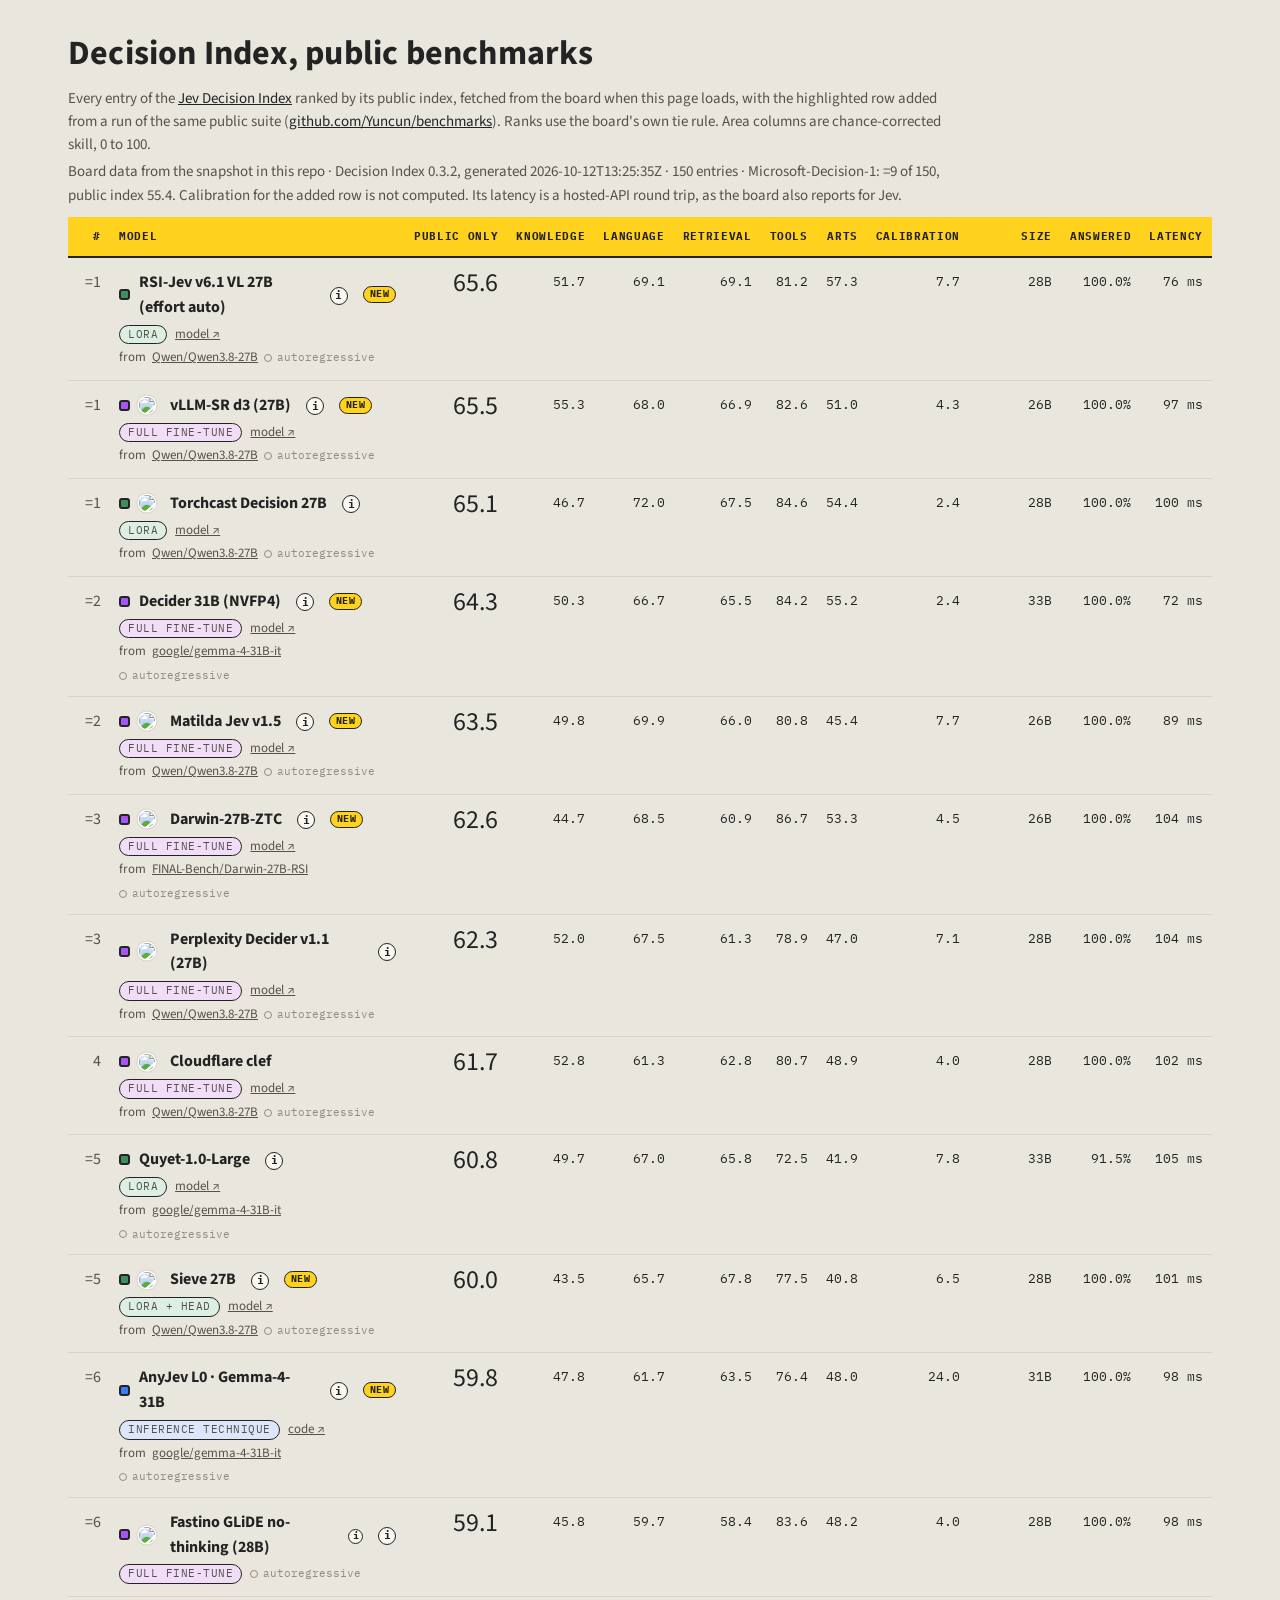
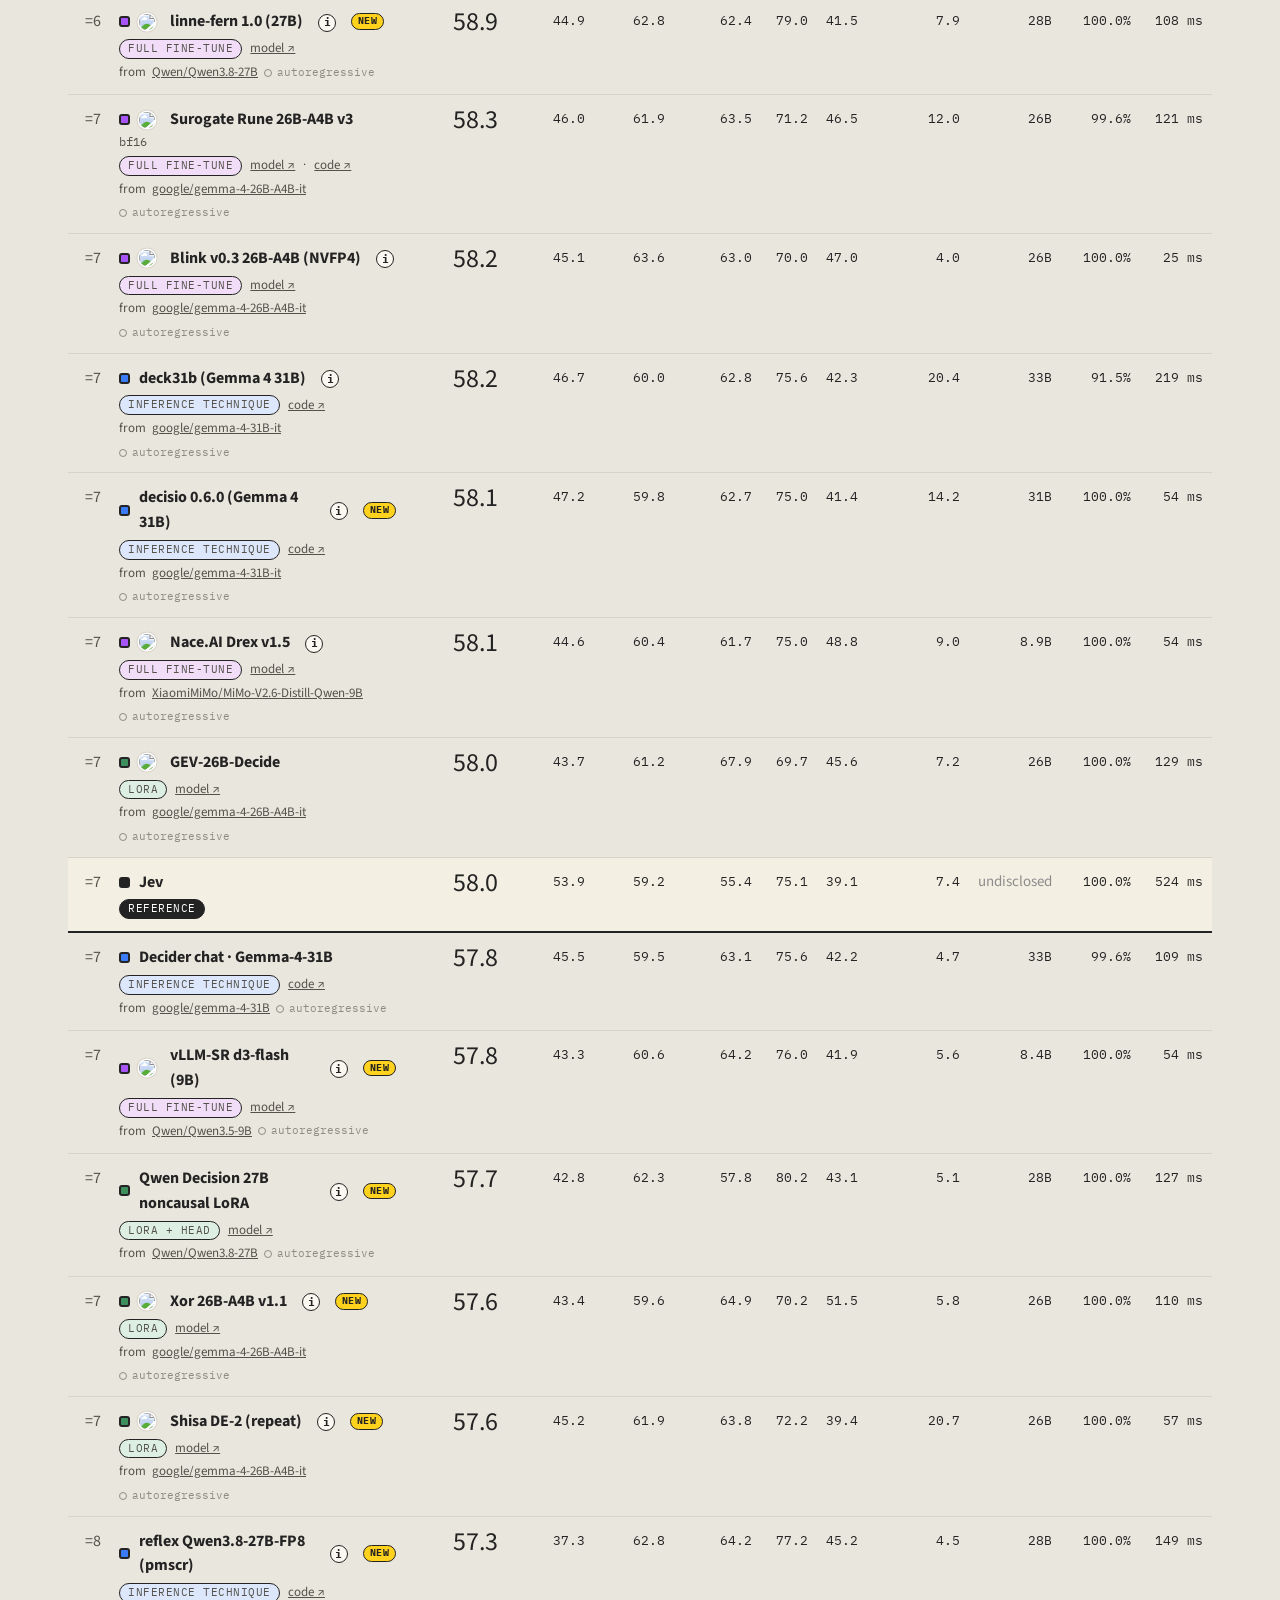
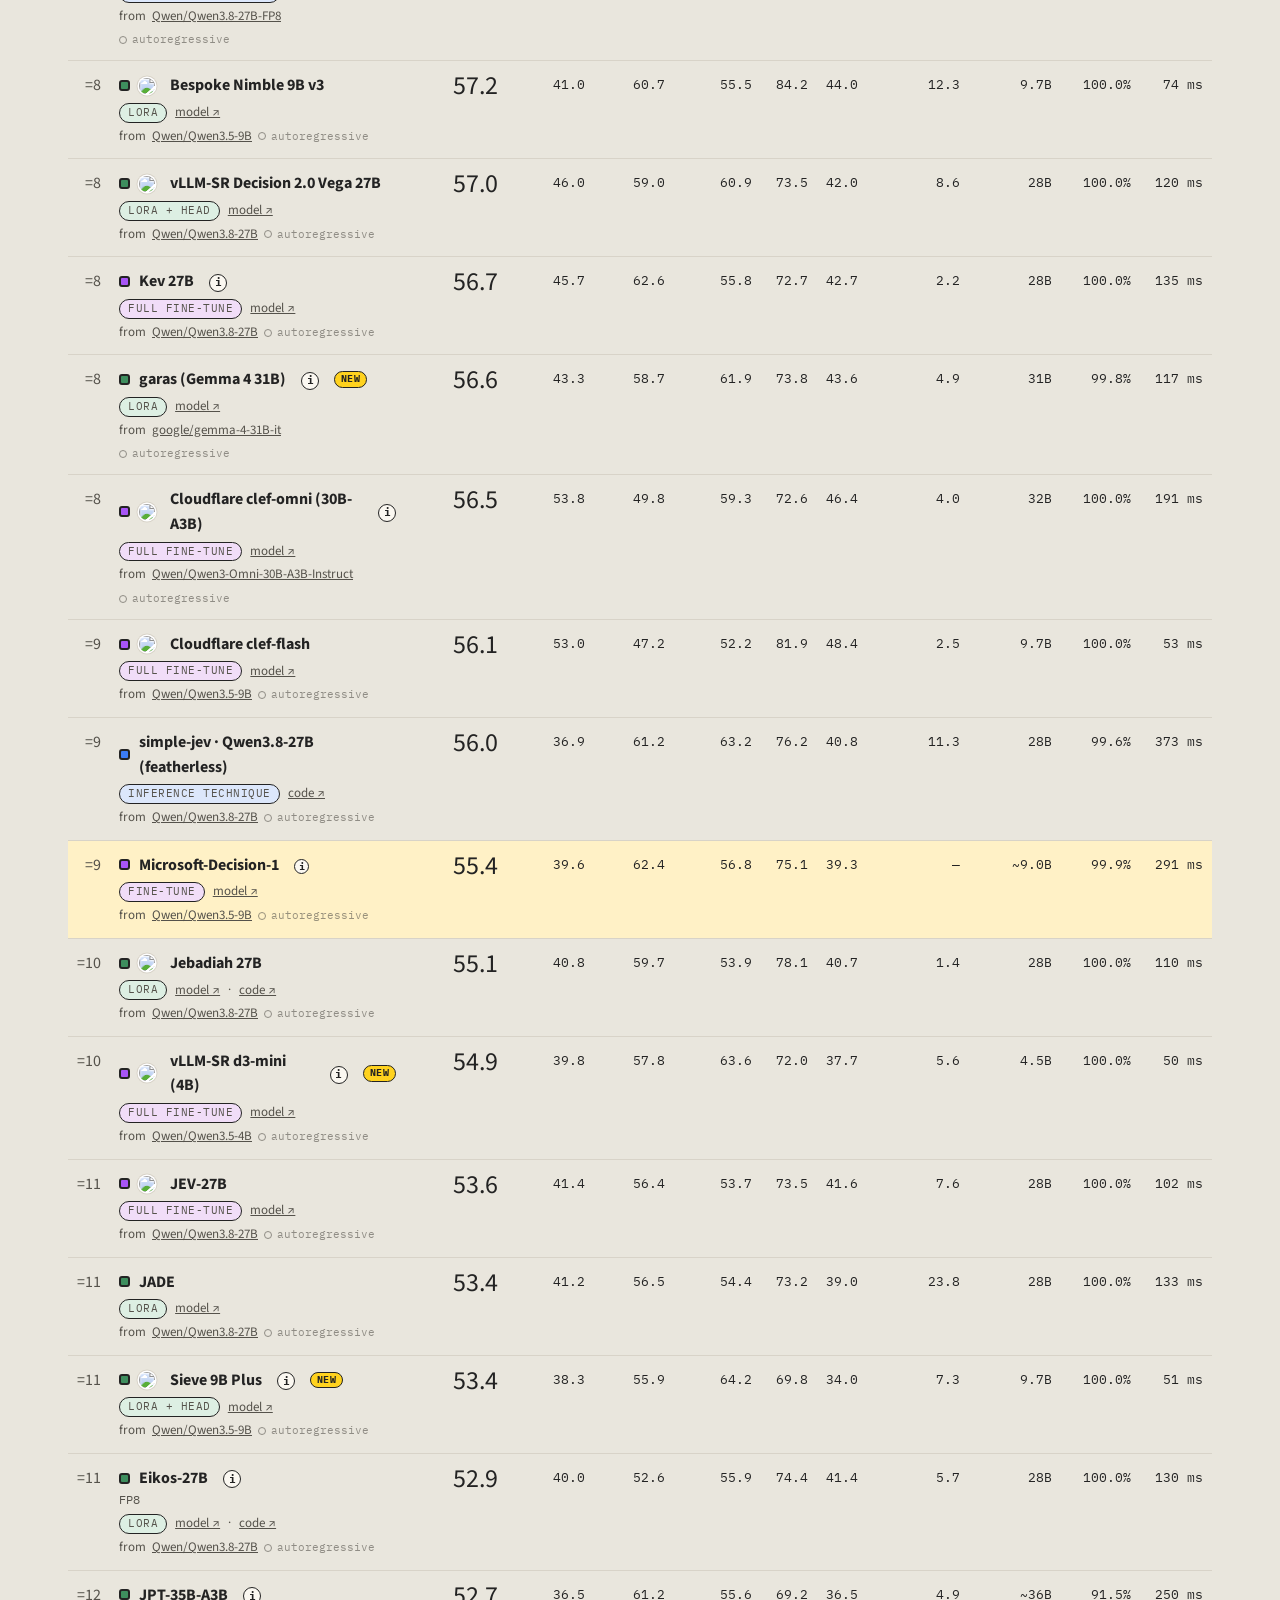
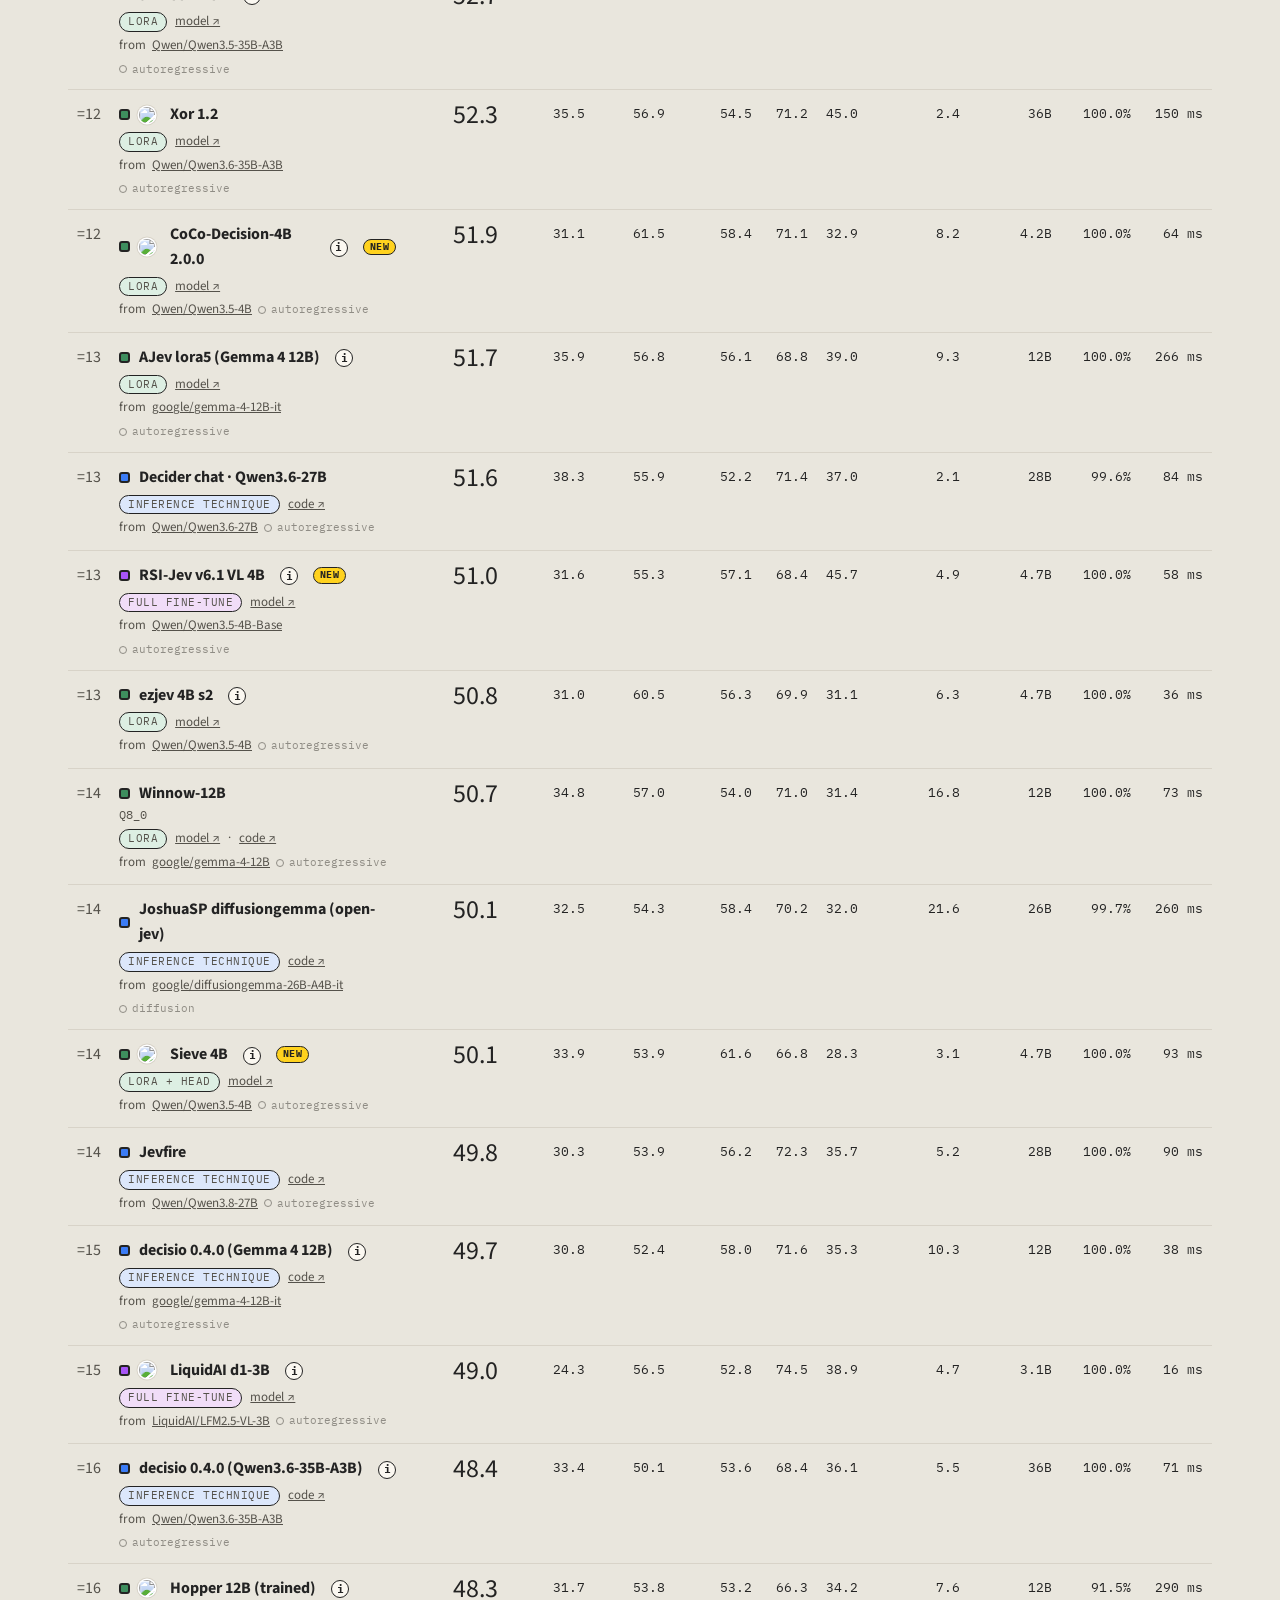
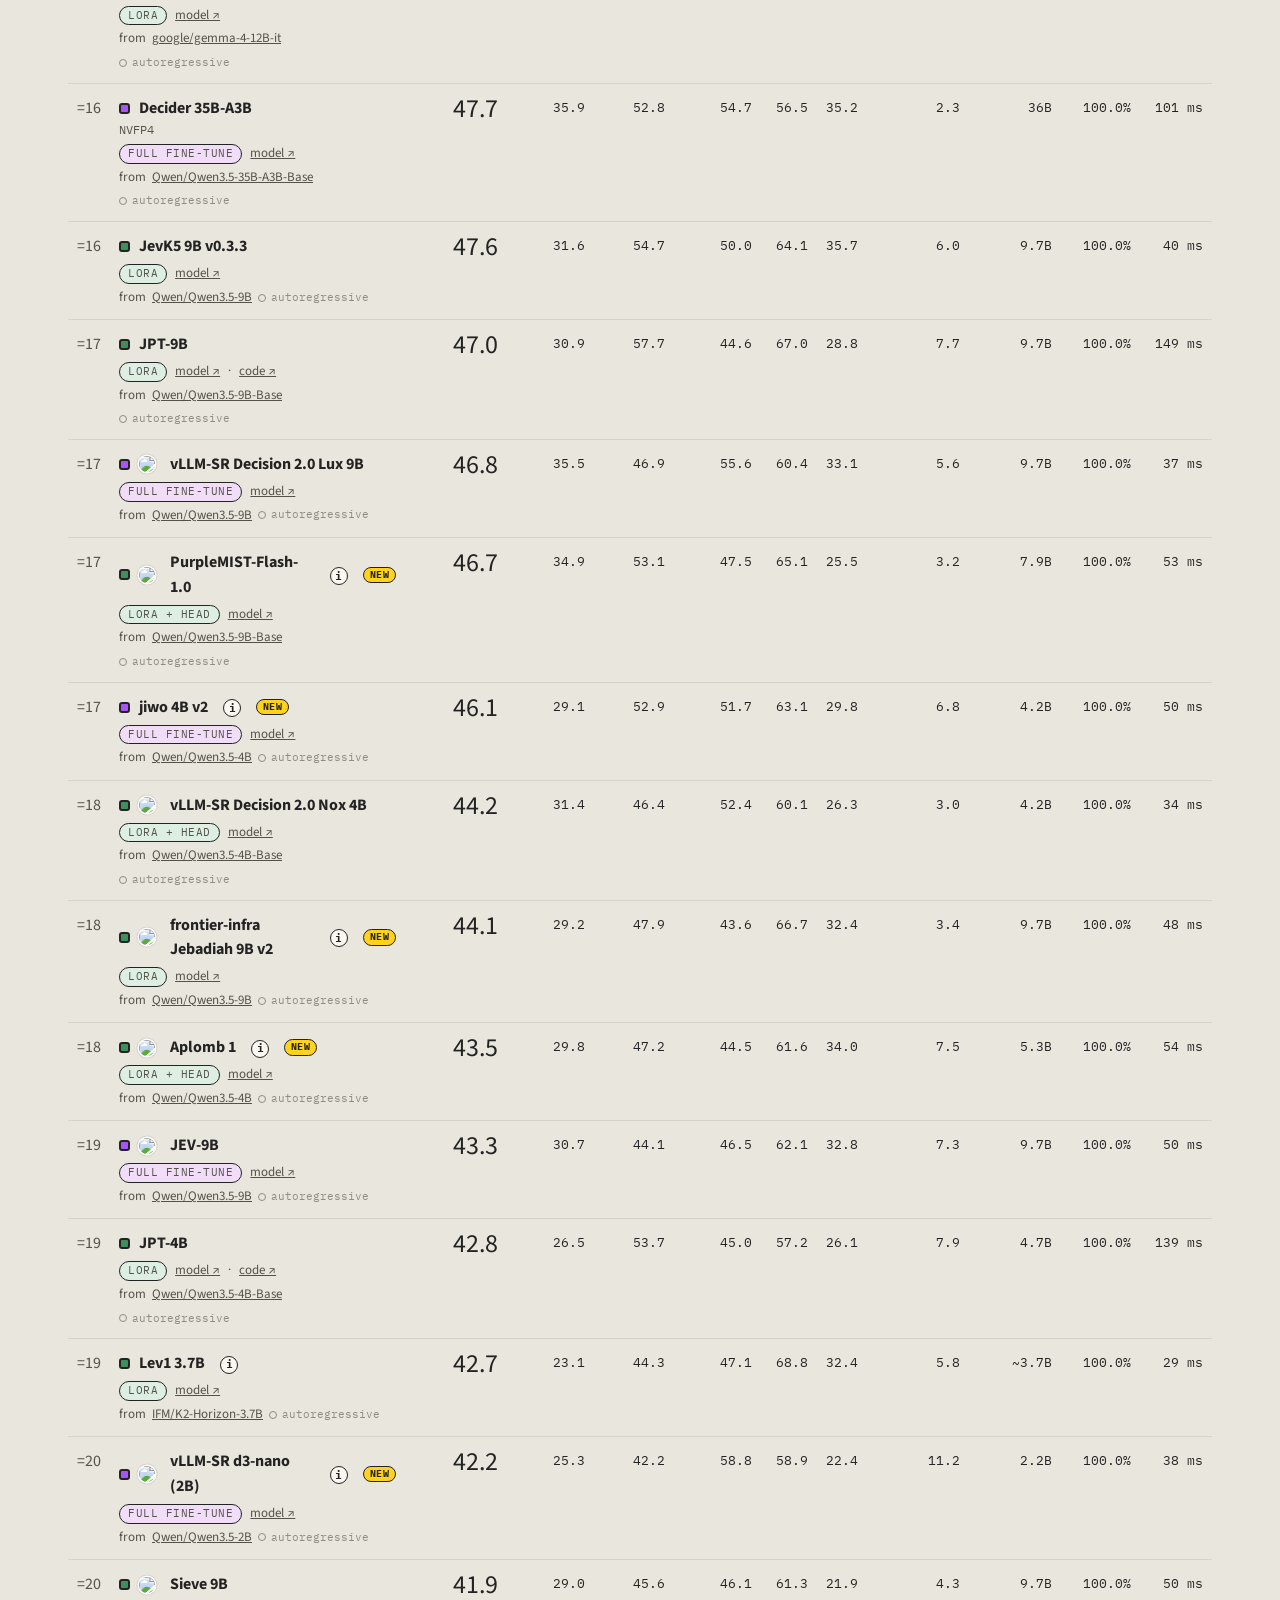
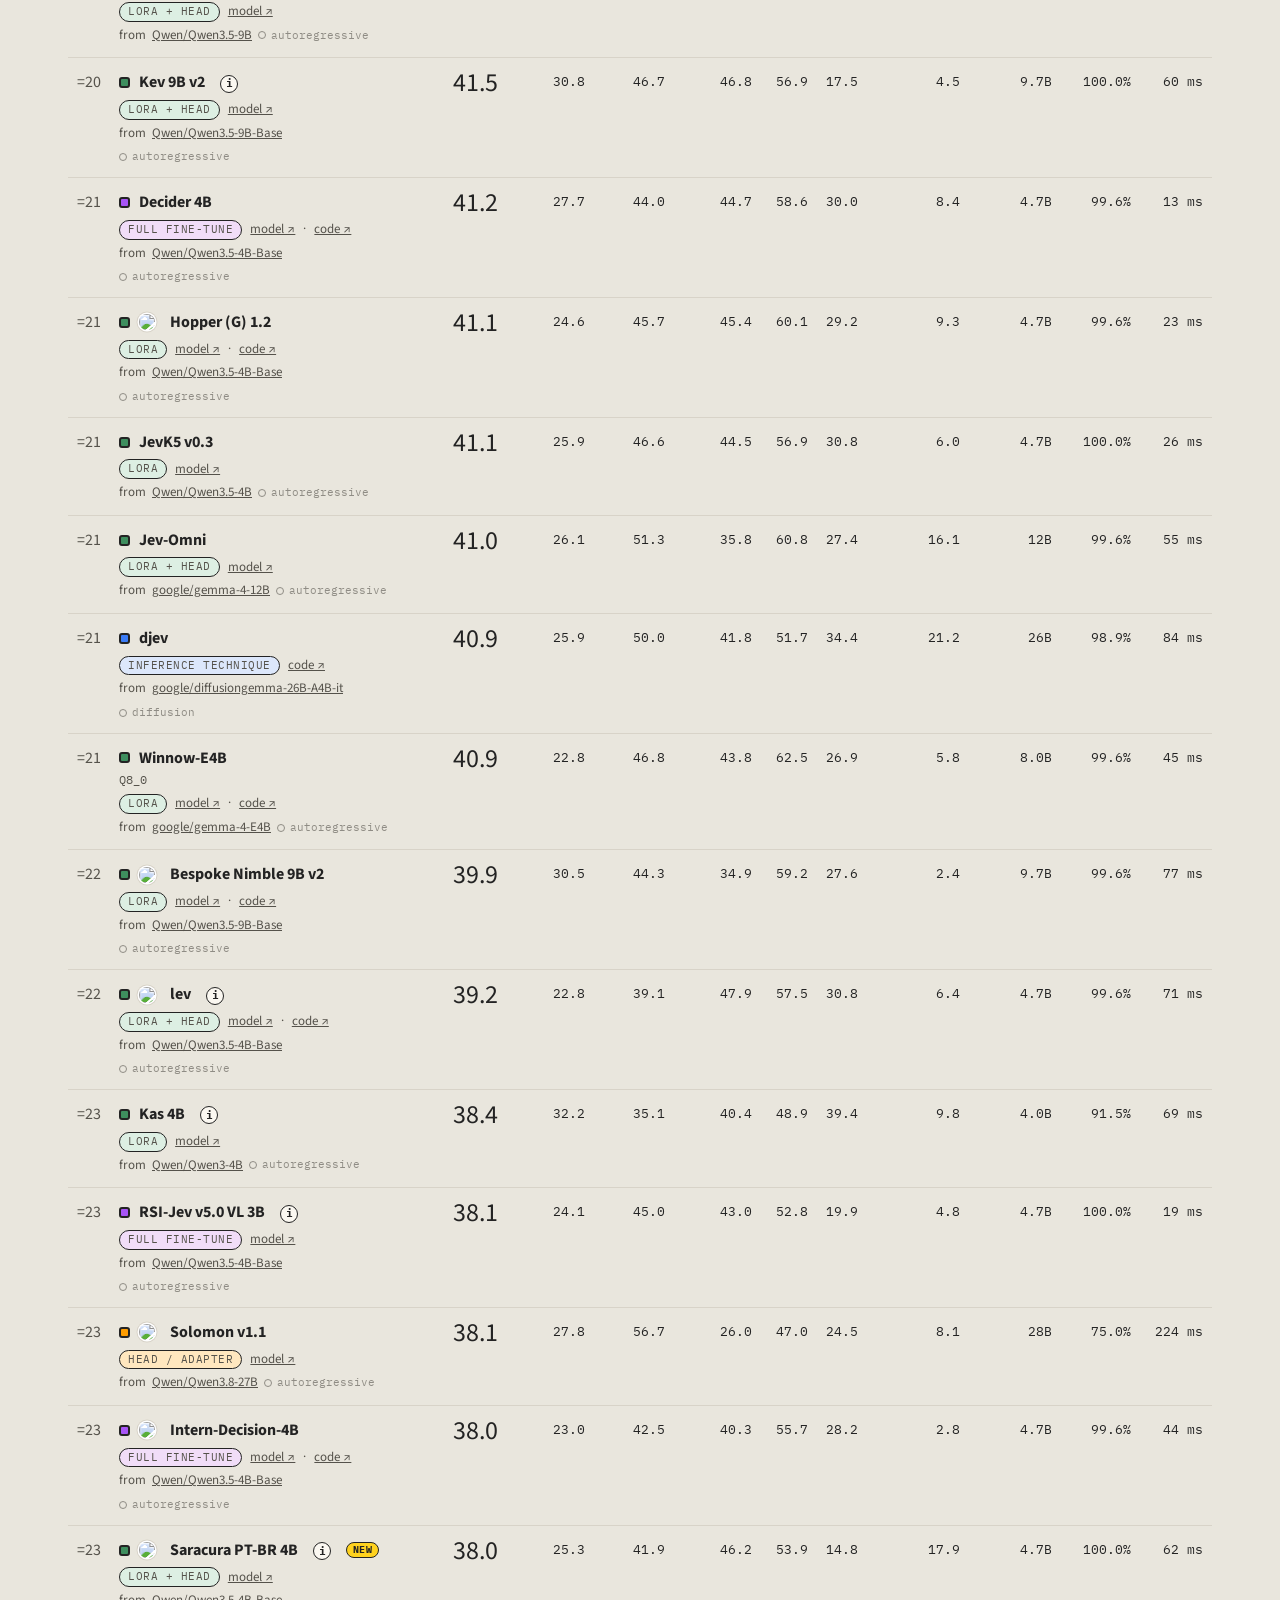
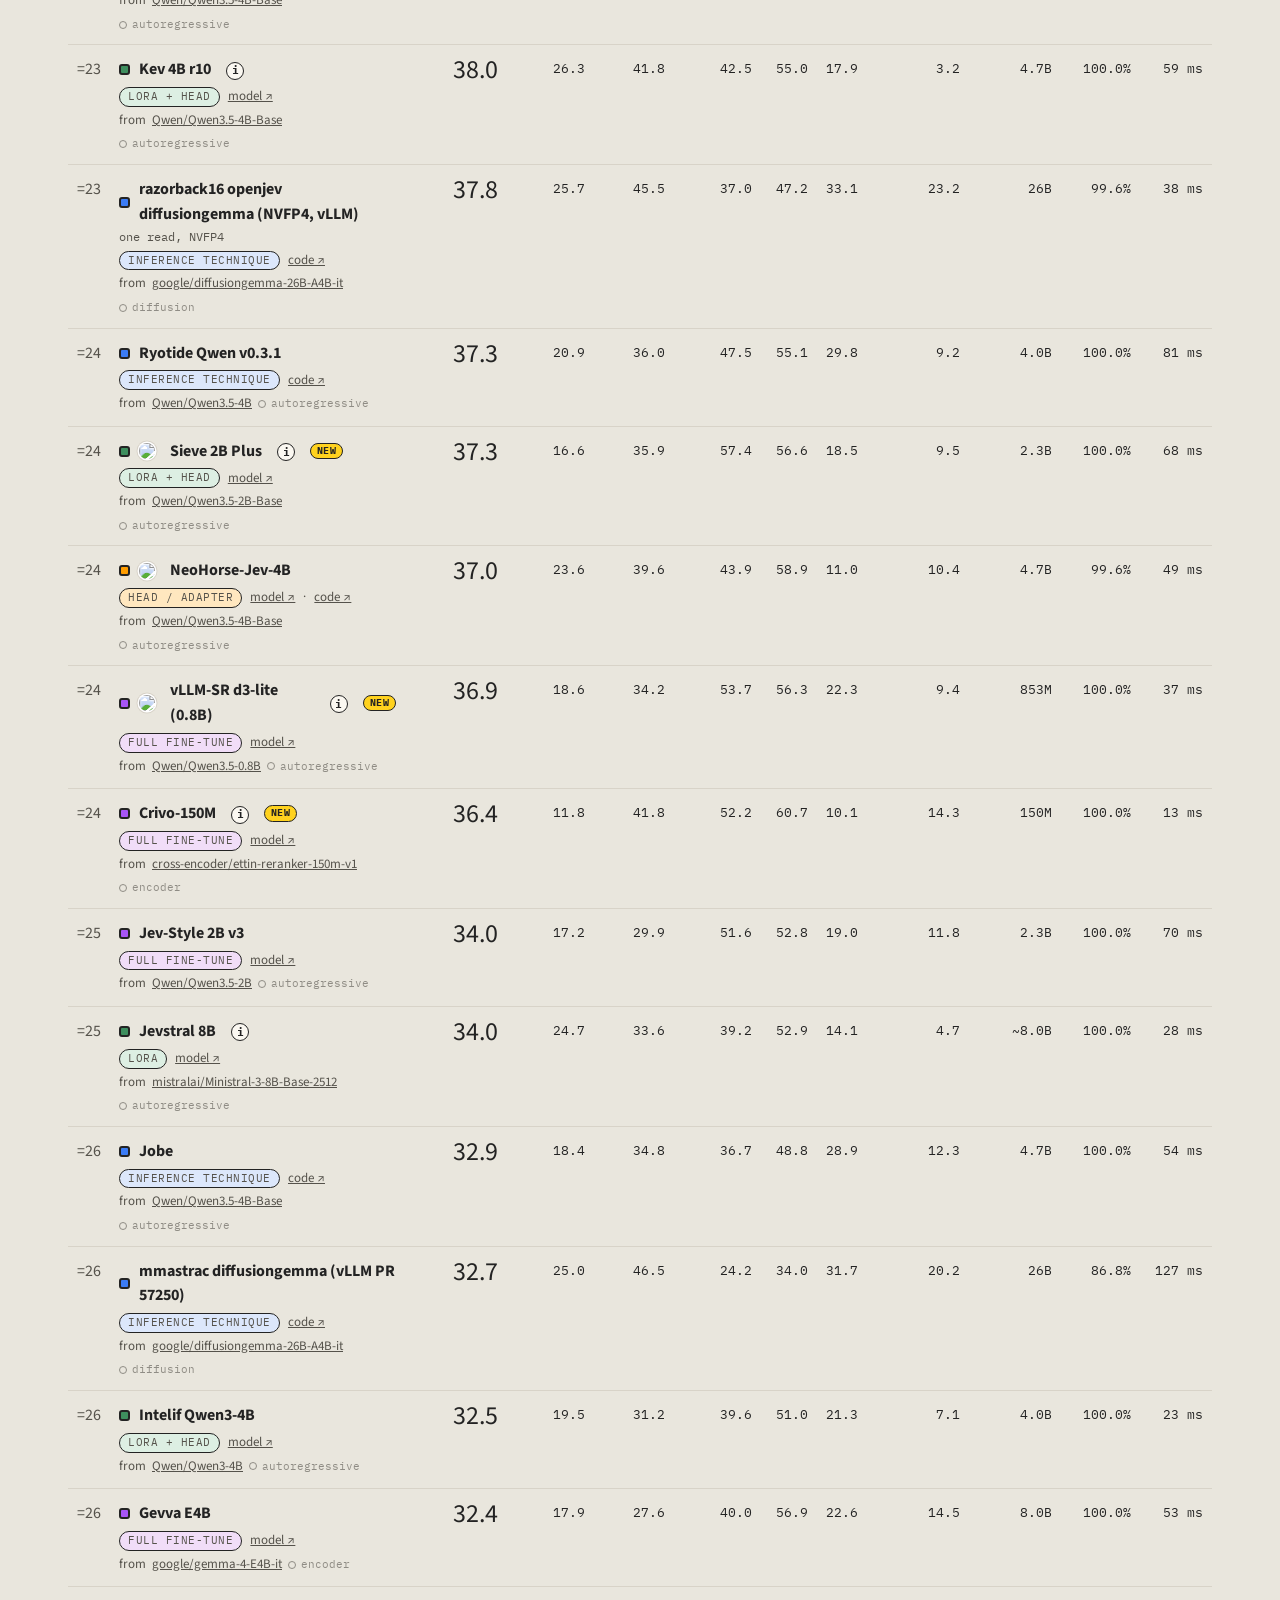
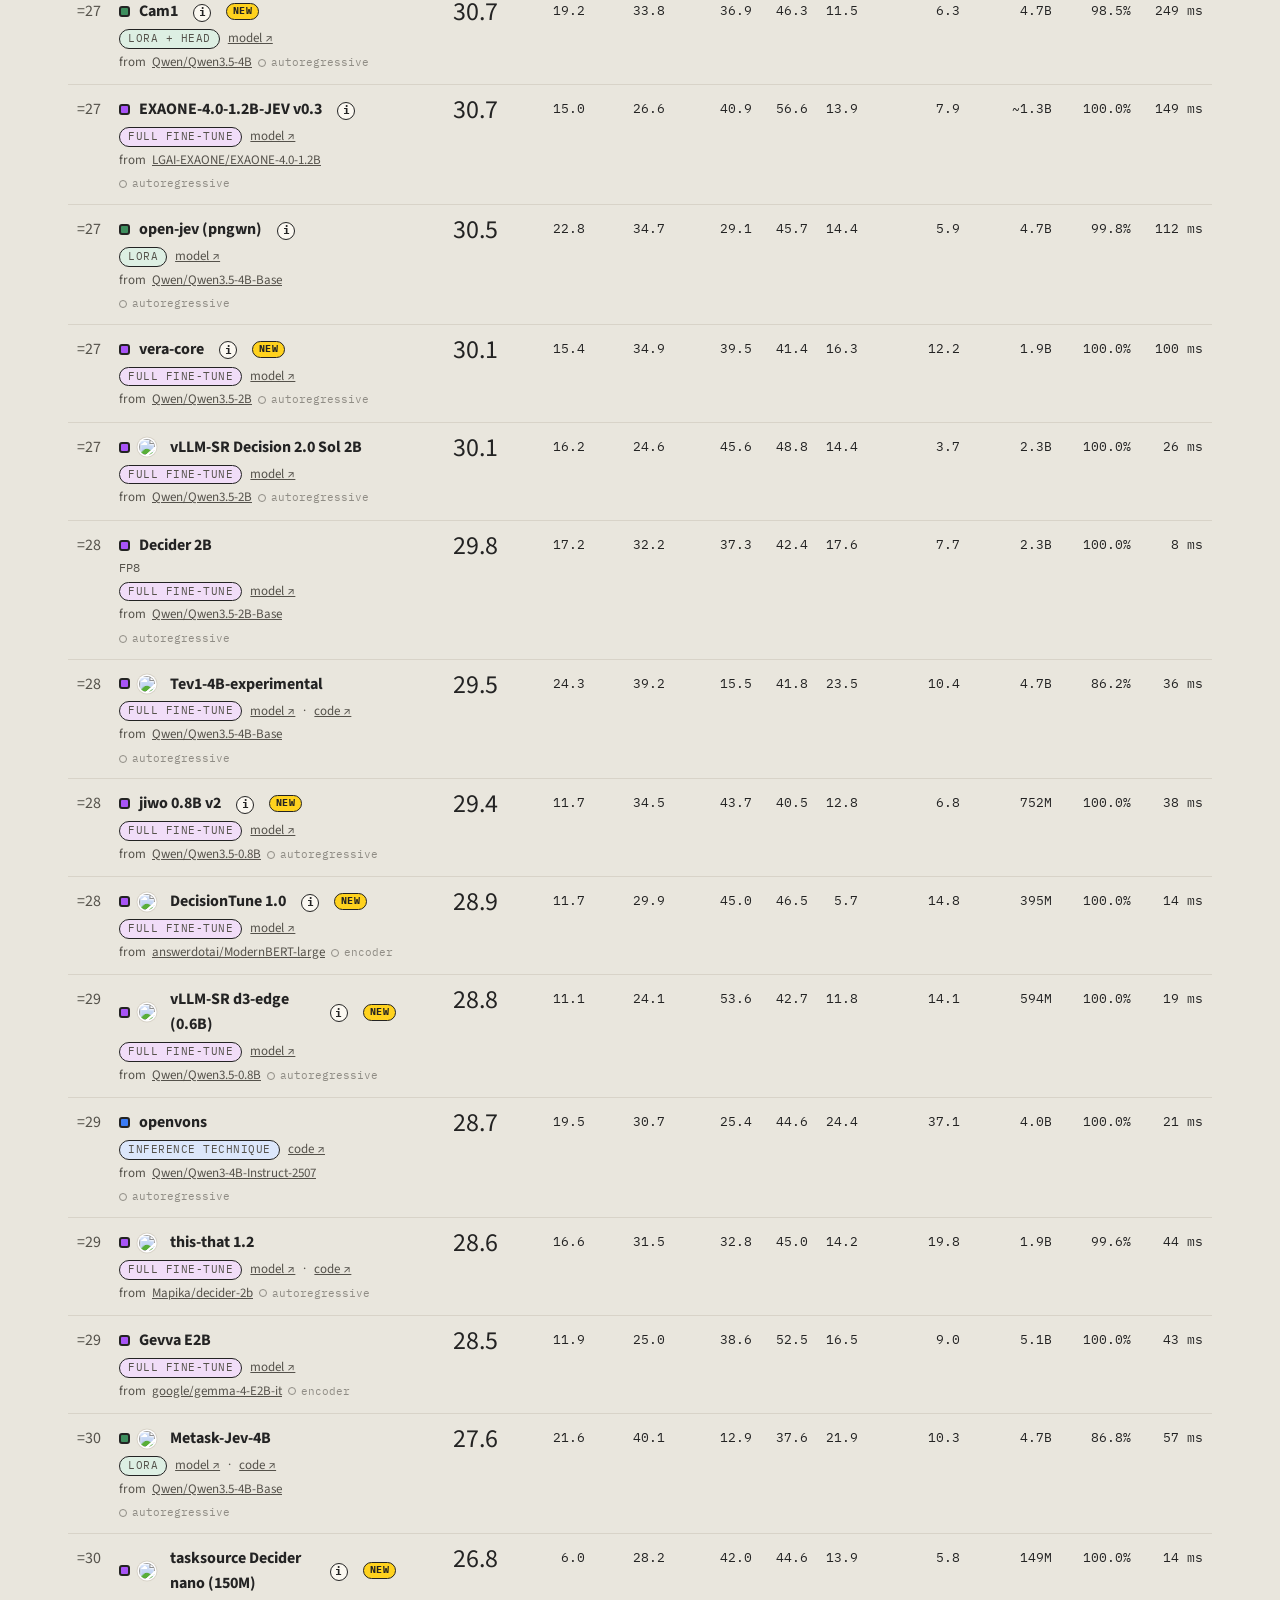
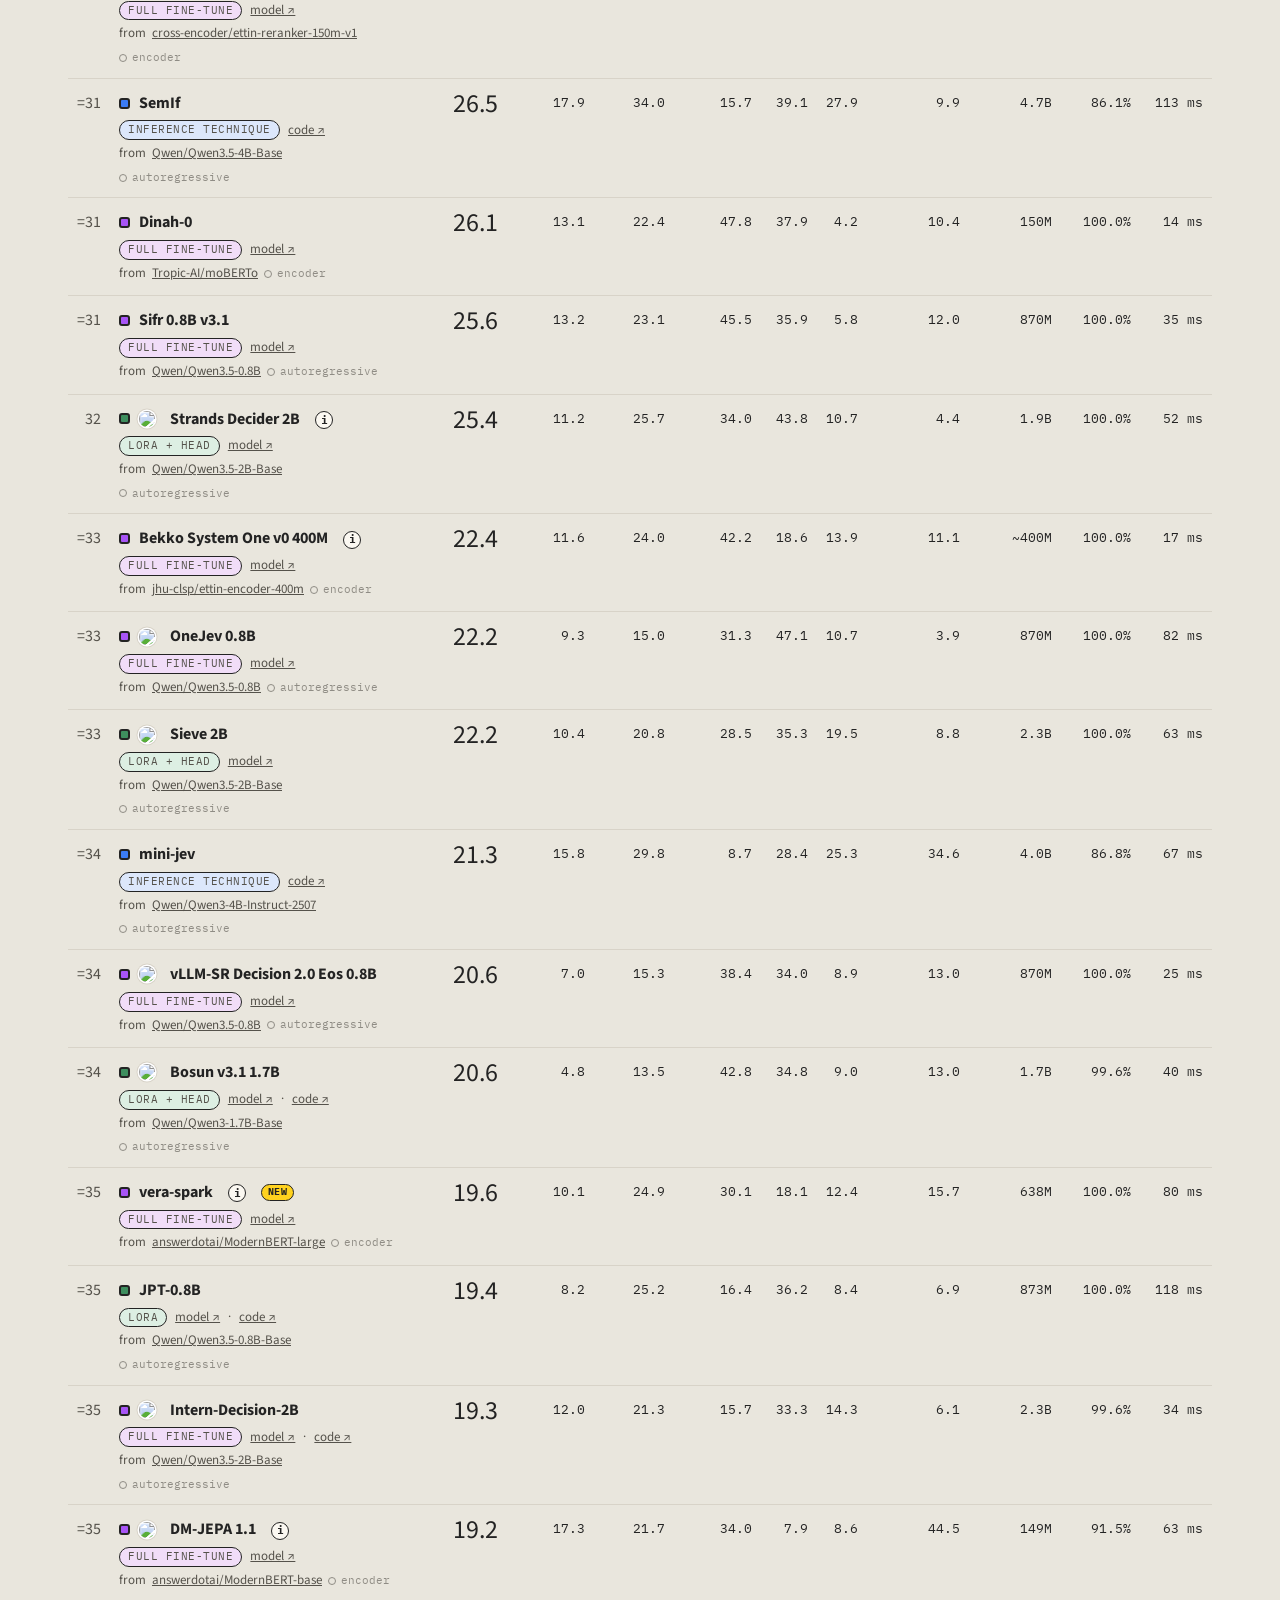
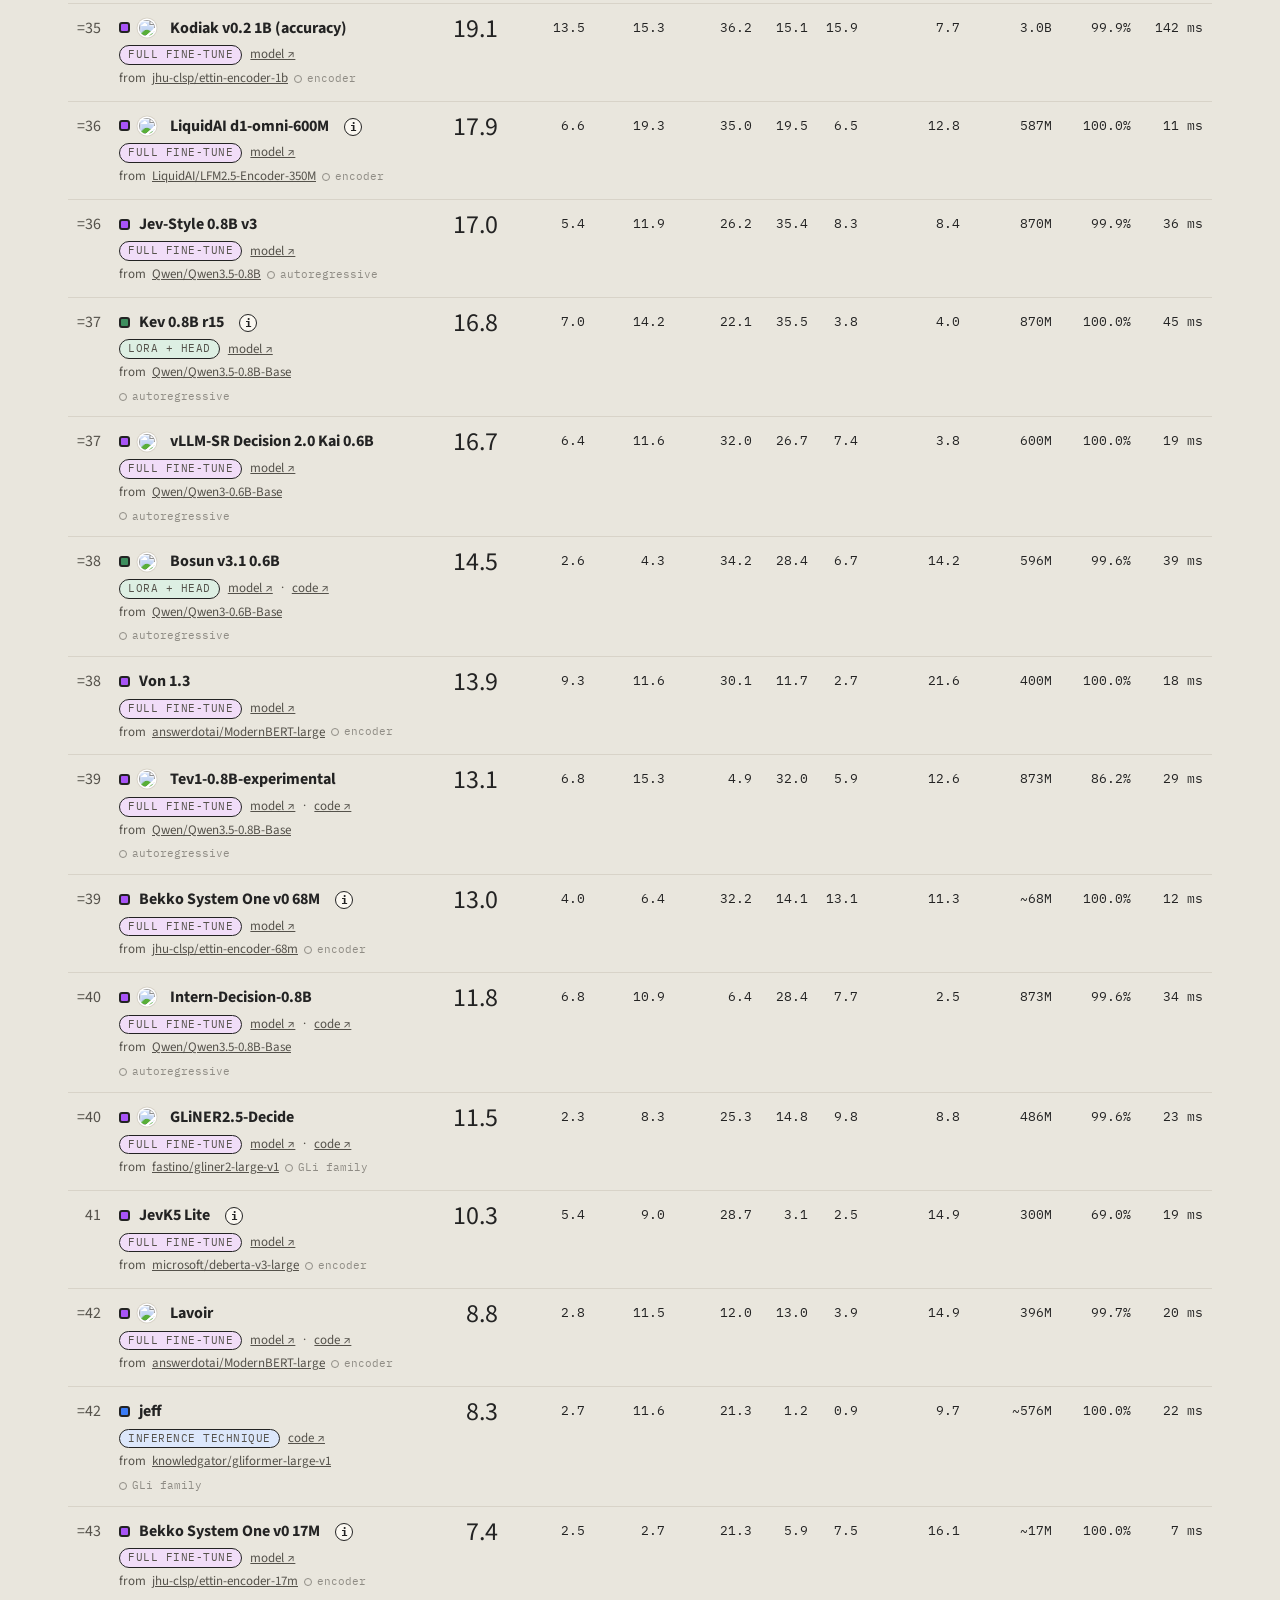
==== commit b26cb5e2: "Site: use the board's table padding; no favicon request Co-Authored-By: Claude Fable 5.1 <noreply@an" ====
--- a/docs/index.html
+++ b/docs/index.html
@@ -2,7 +2,7 @@
 <html lang="en"><head><meta charset="utf-8"><meta name="viewport" content="width=device-width,initial-scale=1">
 <title>Decision Index, public benchmarks, with Microsoft-Decision-1</title>
 <meta name="description" content="The Jev Decision Index public-only ranking, fetched live, with Microsoft-Decision-1's public-suite score inserted.">
-<link rel="preconnect" href="https://fonts.googleapis.com"><link rel="preconnect" href="https://fonts.gstatic.com" crossorigin>
+<link rel="icon" href="data:,"><link rel="preconnect" href="https://fonts.googleapis.com"><link rel="preconnect" href="https://fonts.gstatic.com" crossorigin>
 <link href="https://fonts.googleapis.com/css2?family=IBM+Plex+Mono:wght@400;500&family=Source+Sans+3:ital,wght@0,400;0,600;0,700;1,400&family=Chewy&display=swap" rel="stylesheet">
 <style>
 /* Stylesheet from the Jev Decision Index space (huggingface.co/spaces/multimodalart/jev-decision-index), reused so this page looks like the board. */
@@ -550,7 +550,7 @@
 <p>Every entry of the <a href="https://huggingface.co/spaces/multimodalart/jev-decision-index" target="_blank" rel="noopener">Jev Decision Index</a> ranked by its public index, fetched from the board when this page loads, with the highlighted row added from a run of the same public suite (<a href="https://github.com/Yuncun/benchmarks" target="_blank" rel="noopener">github.com/Yuncun/benchmarks</a>). Ranks use the board's own tie rule. Area columns are chance-corrected skill, 0 to 100.</p>
 <p id="status" class="foot">Loading the board…</p>
 </div>
-<main class="wrap"><div id="app"></div></main>
+<main class="wrap"><div id="table"><div id="app"></div></div></main>
 <script>
 const BASE='https://multimodalart-jev-decision-index.static.hf.space';
 const $=s=>document.querySelector(s);
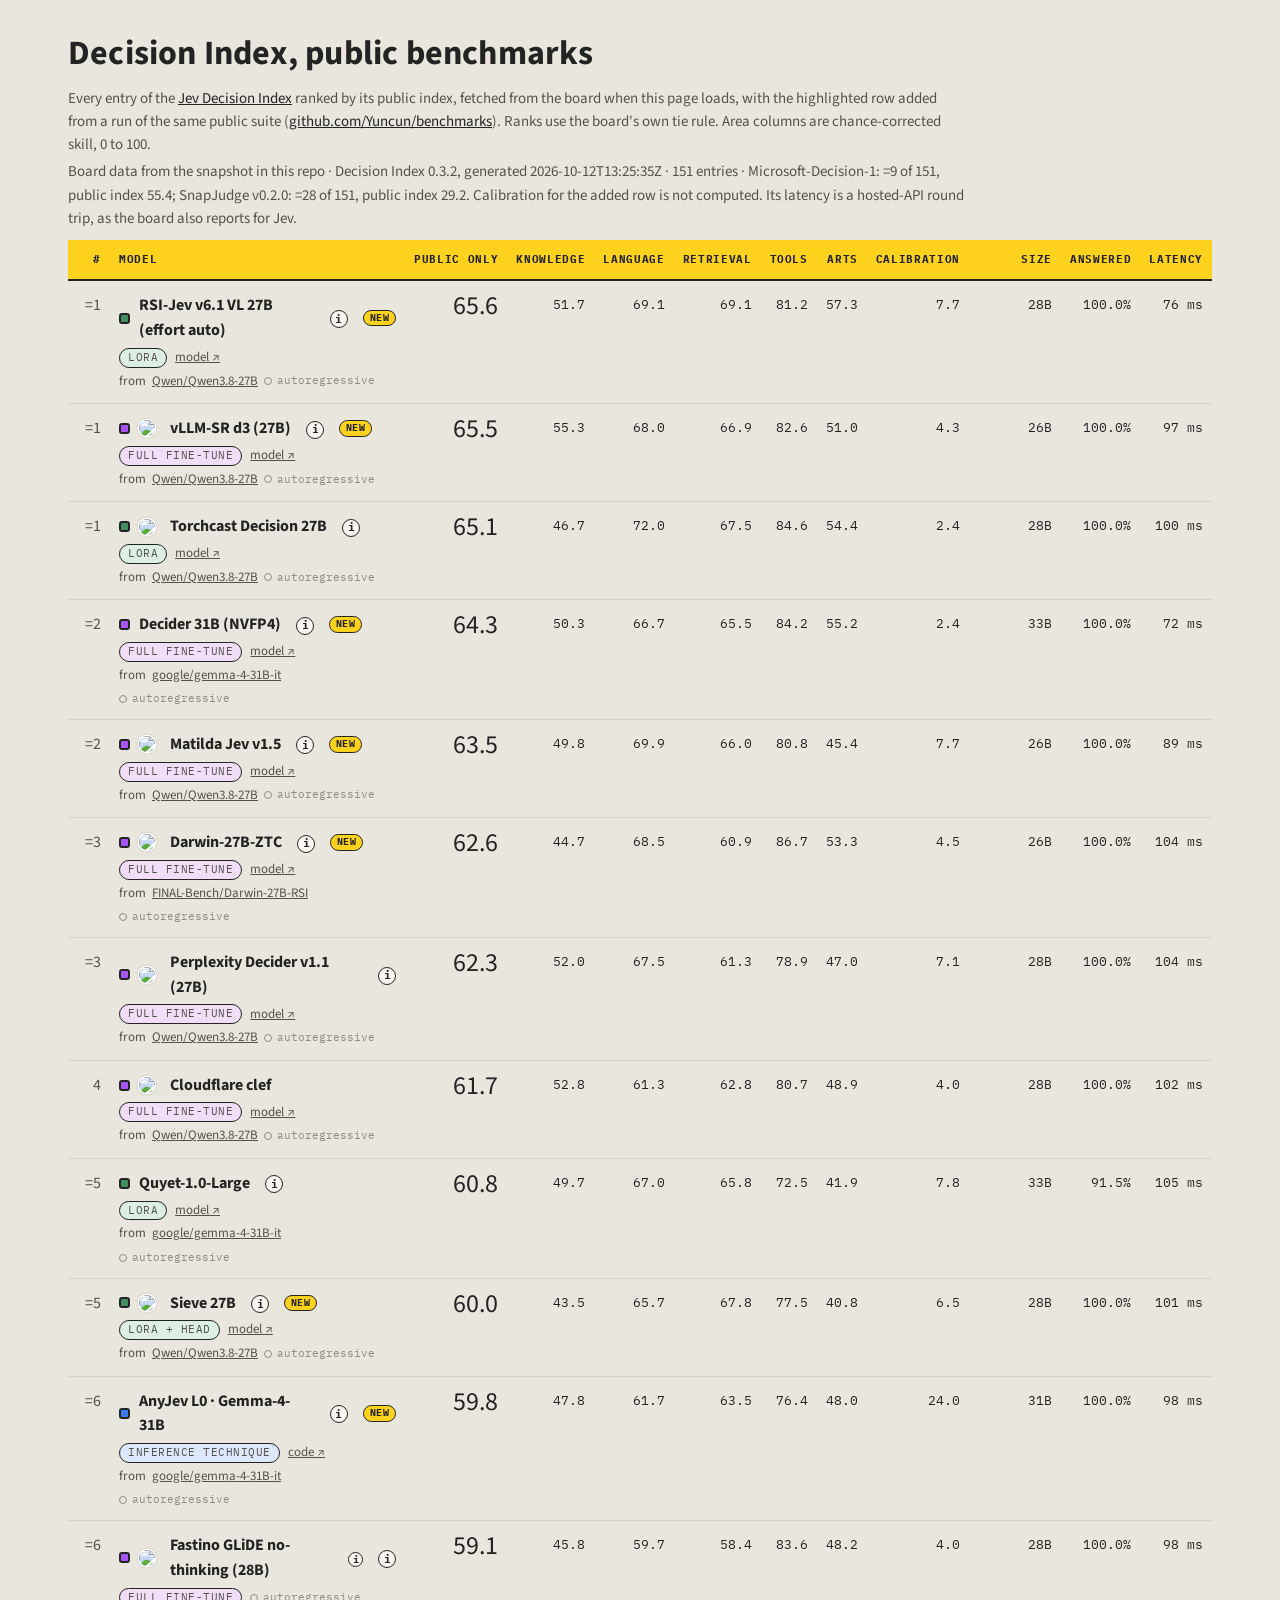
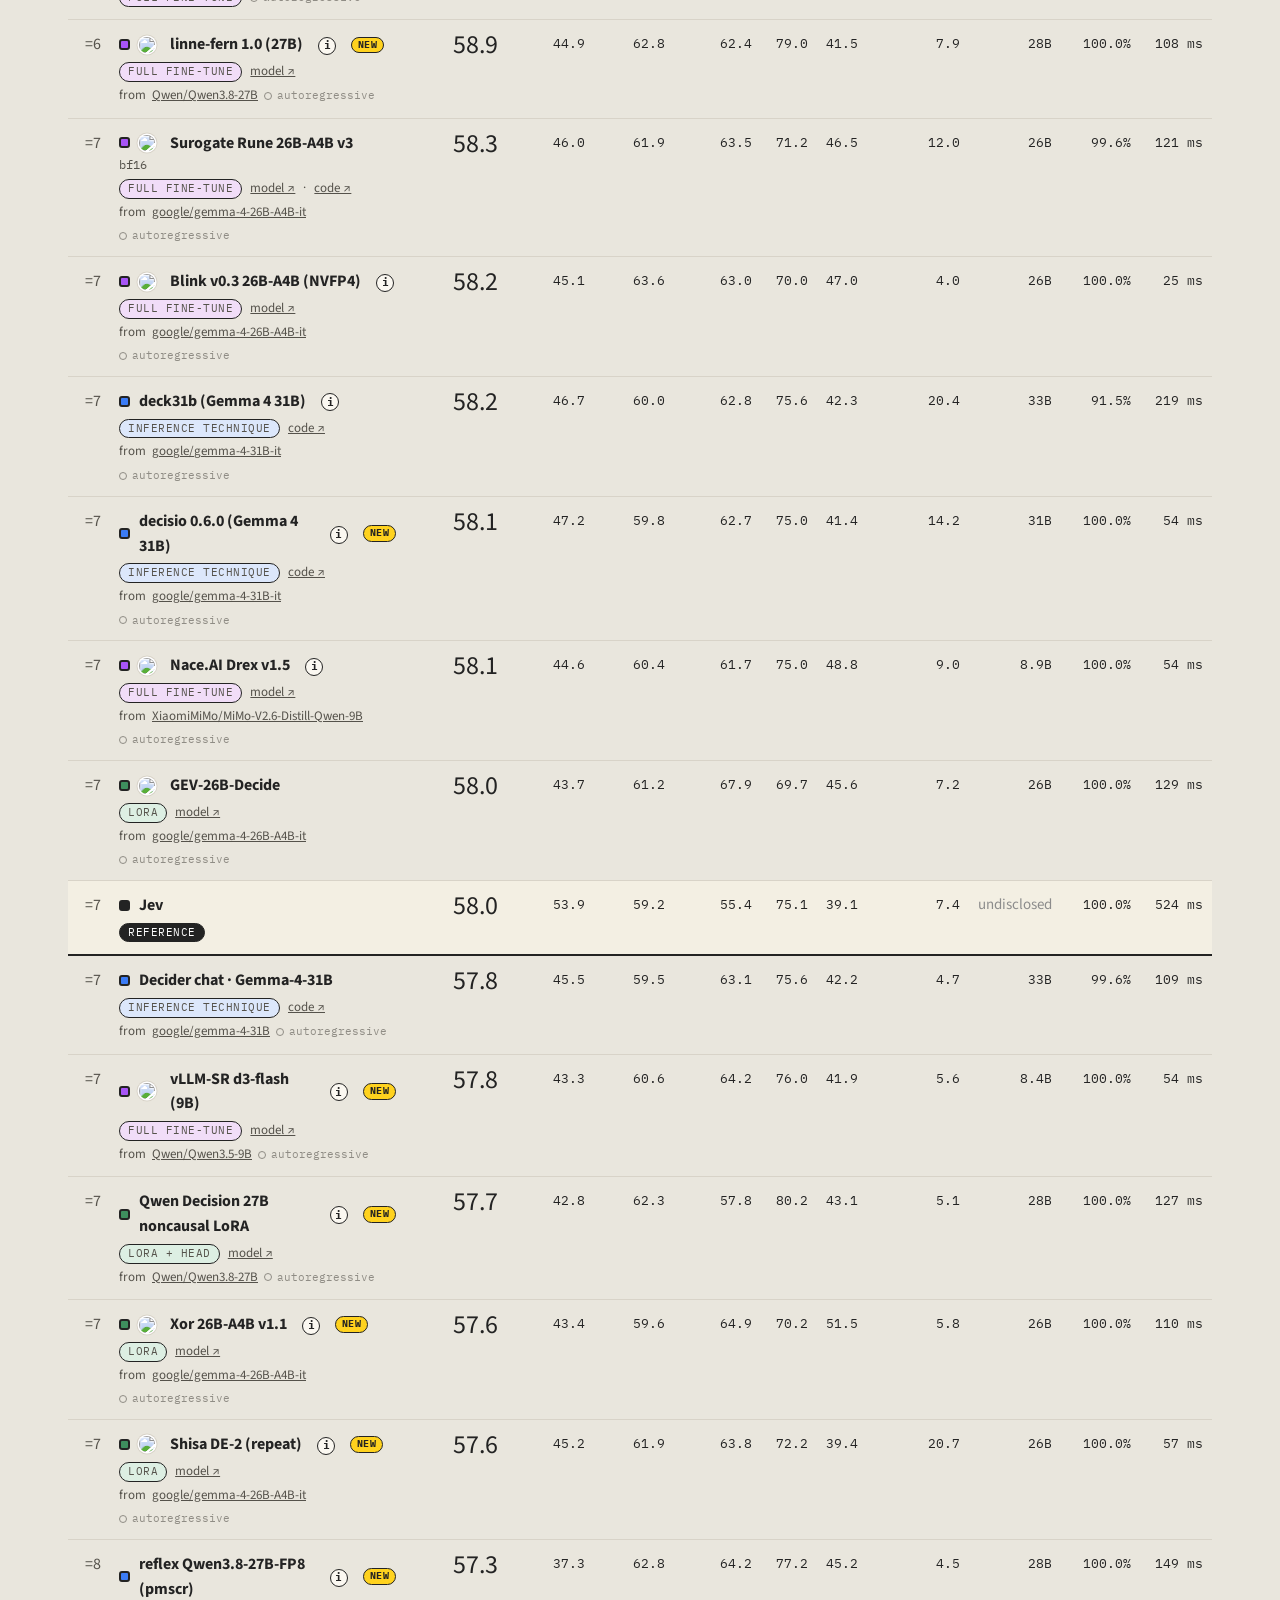
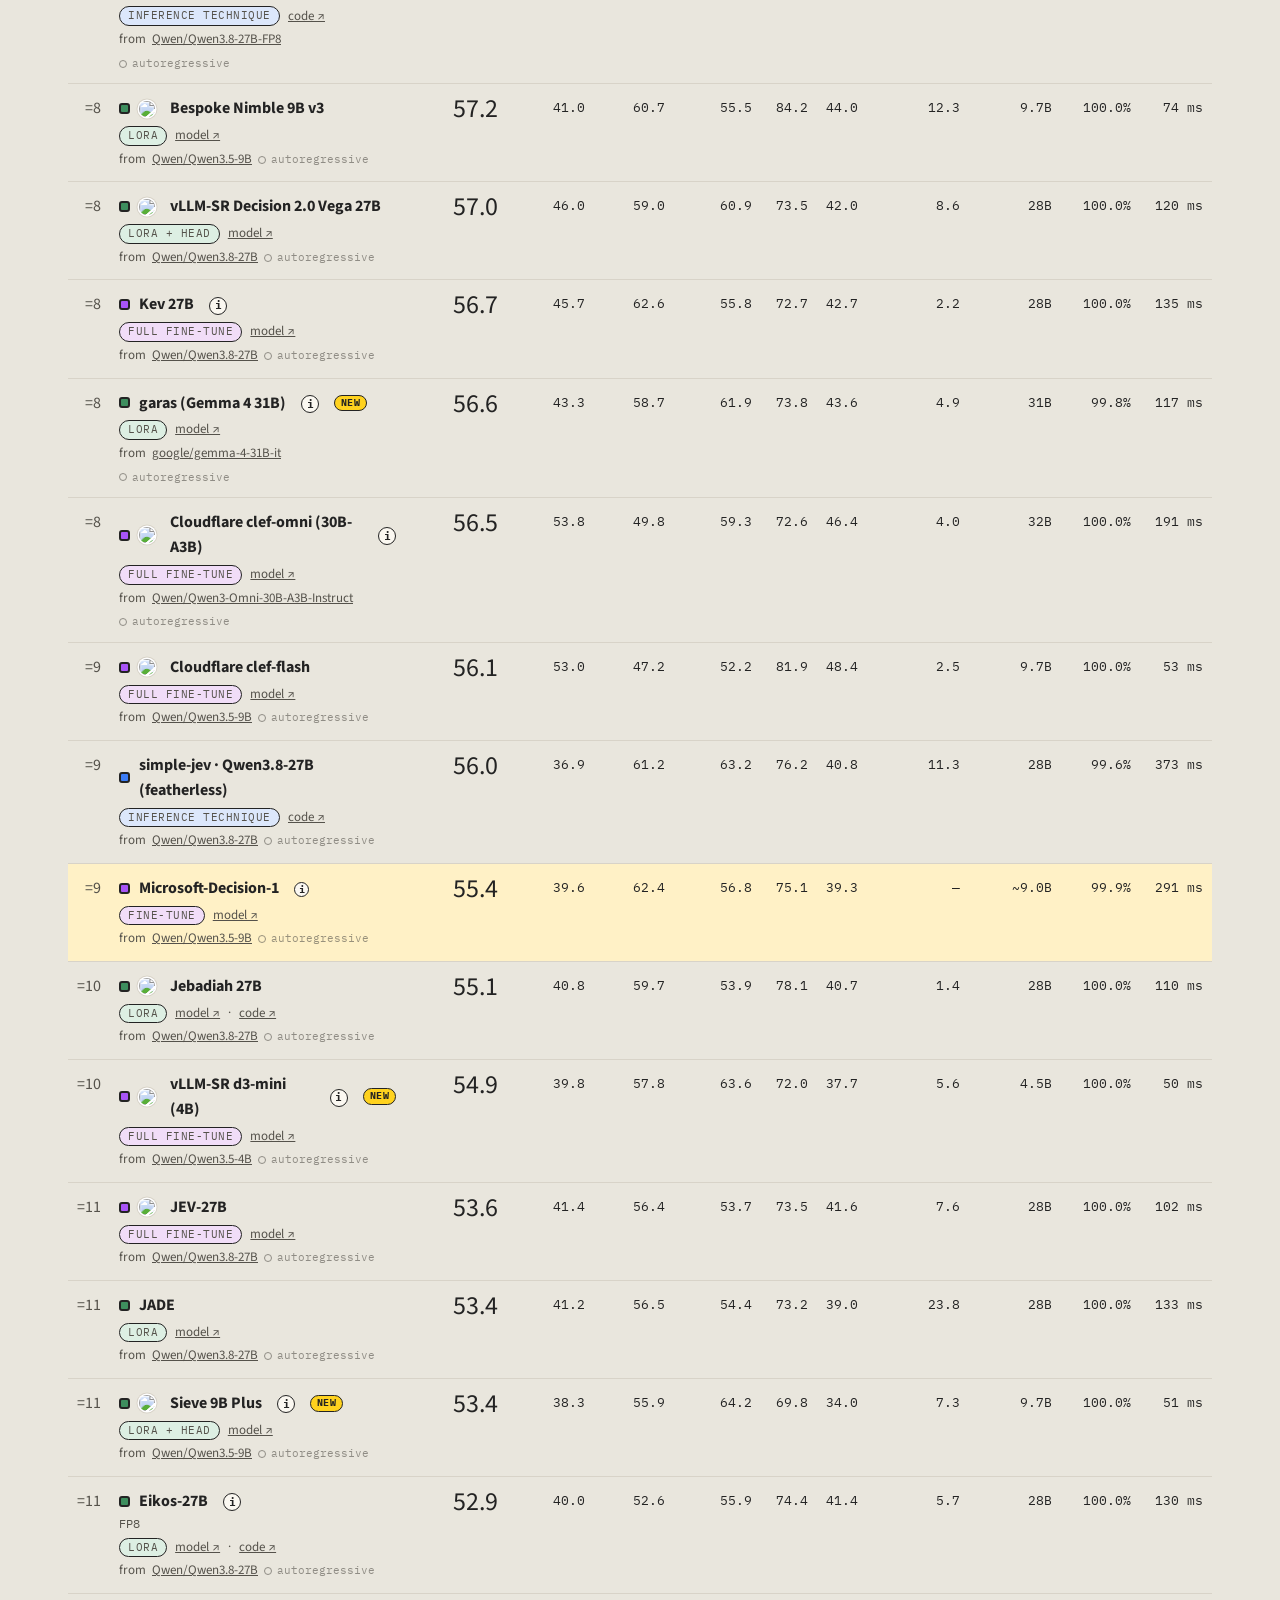
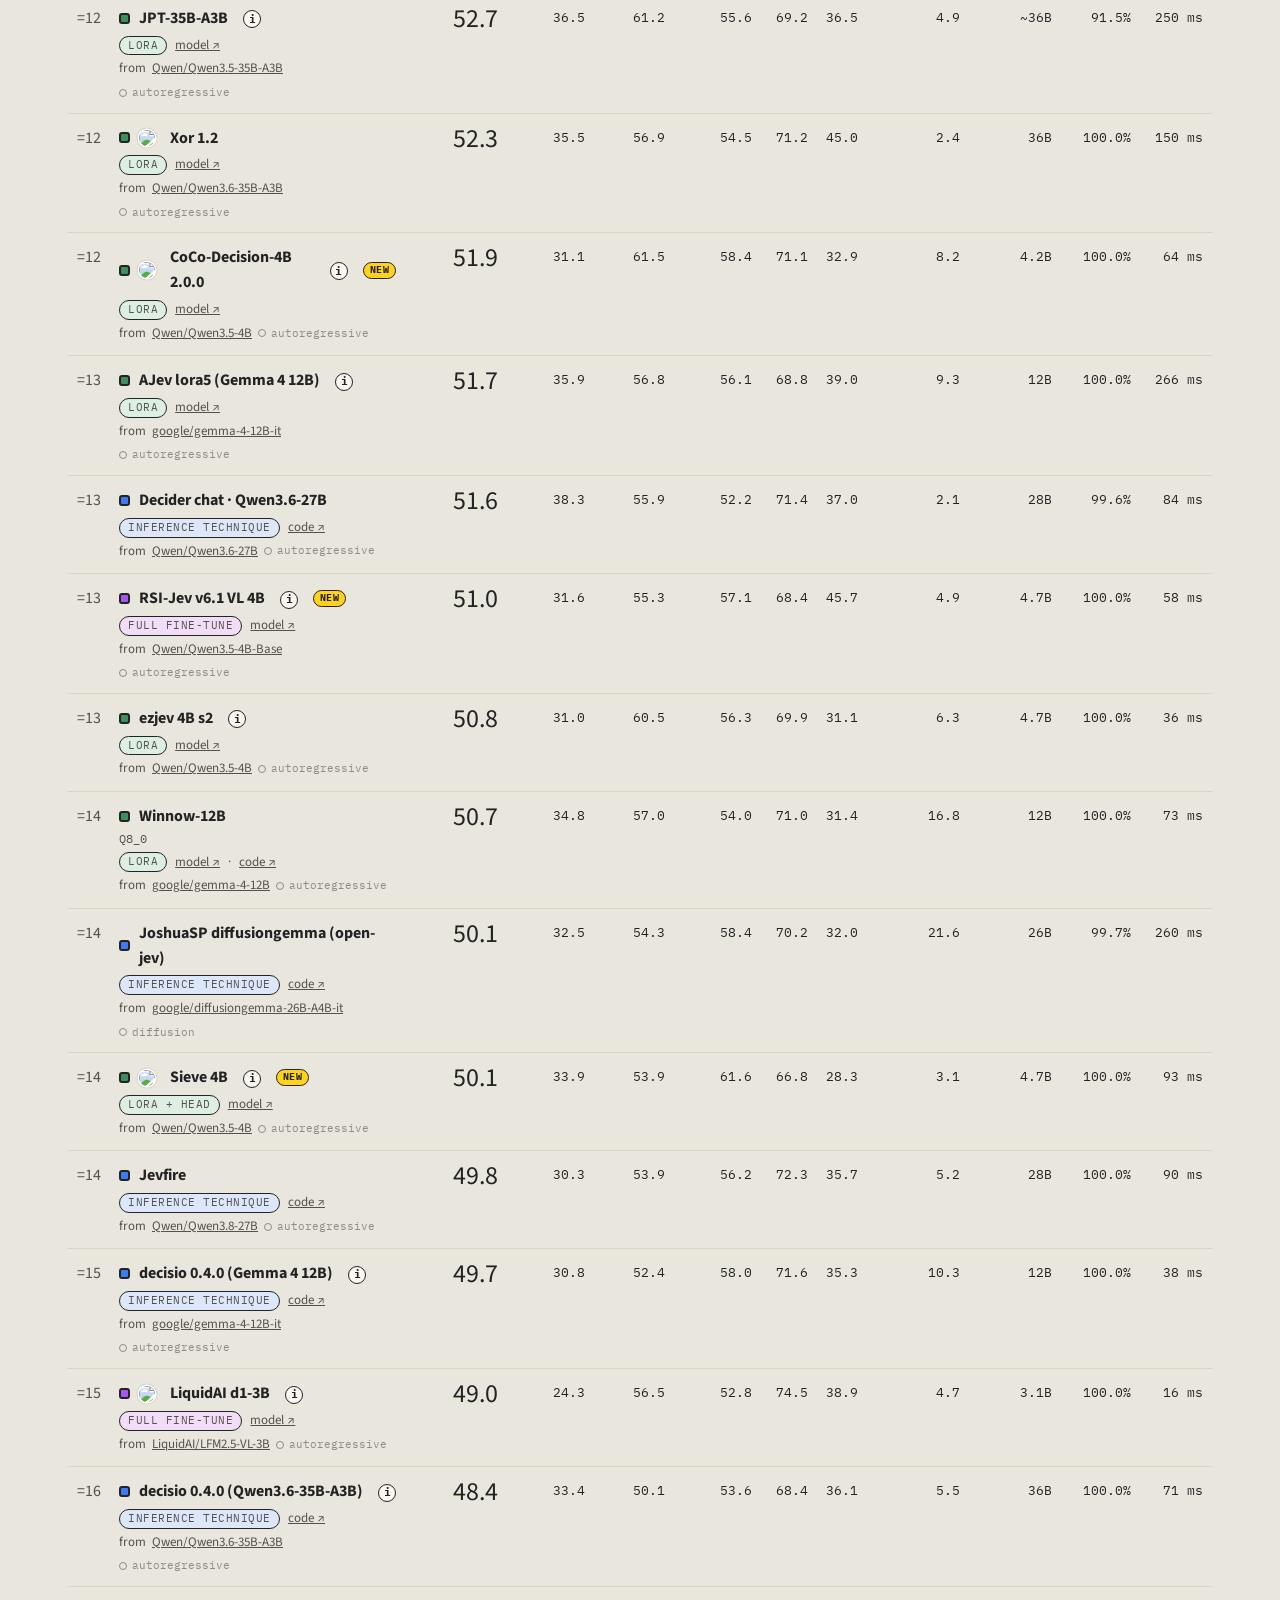
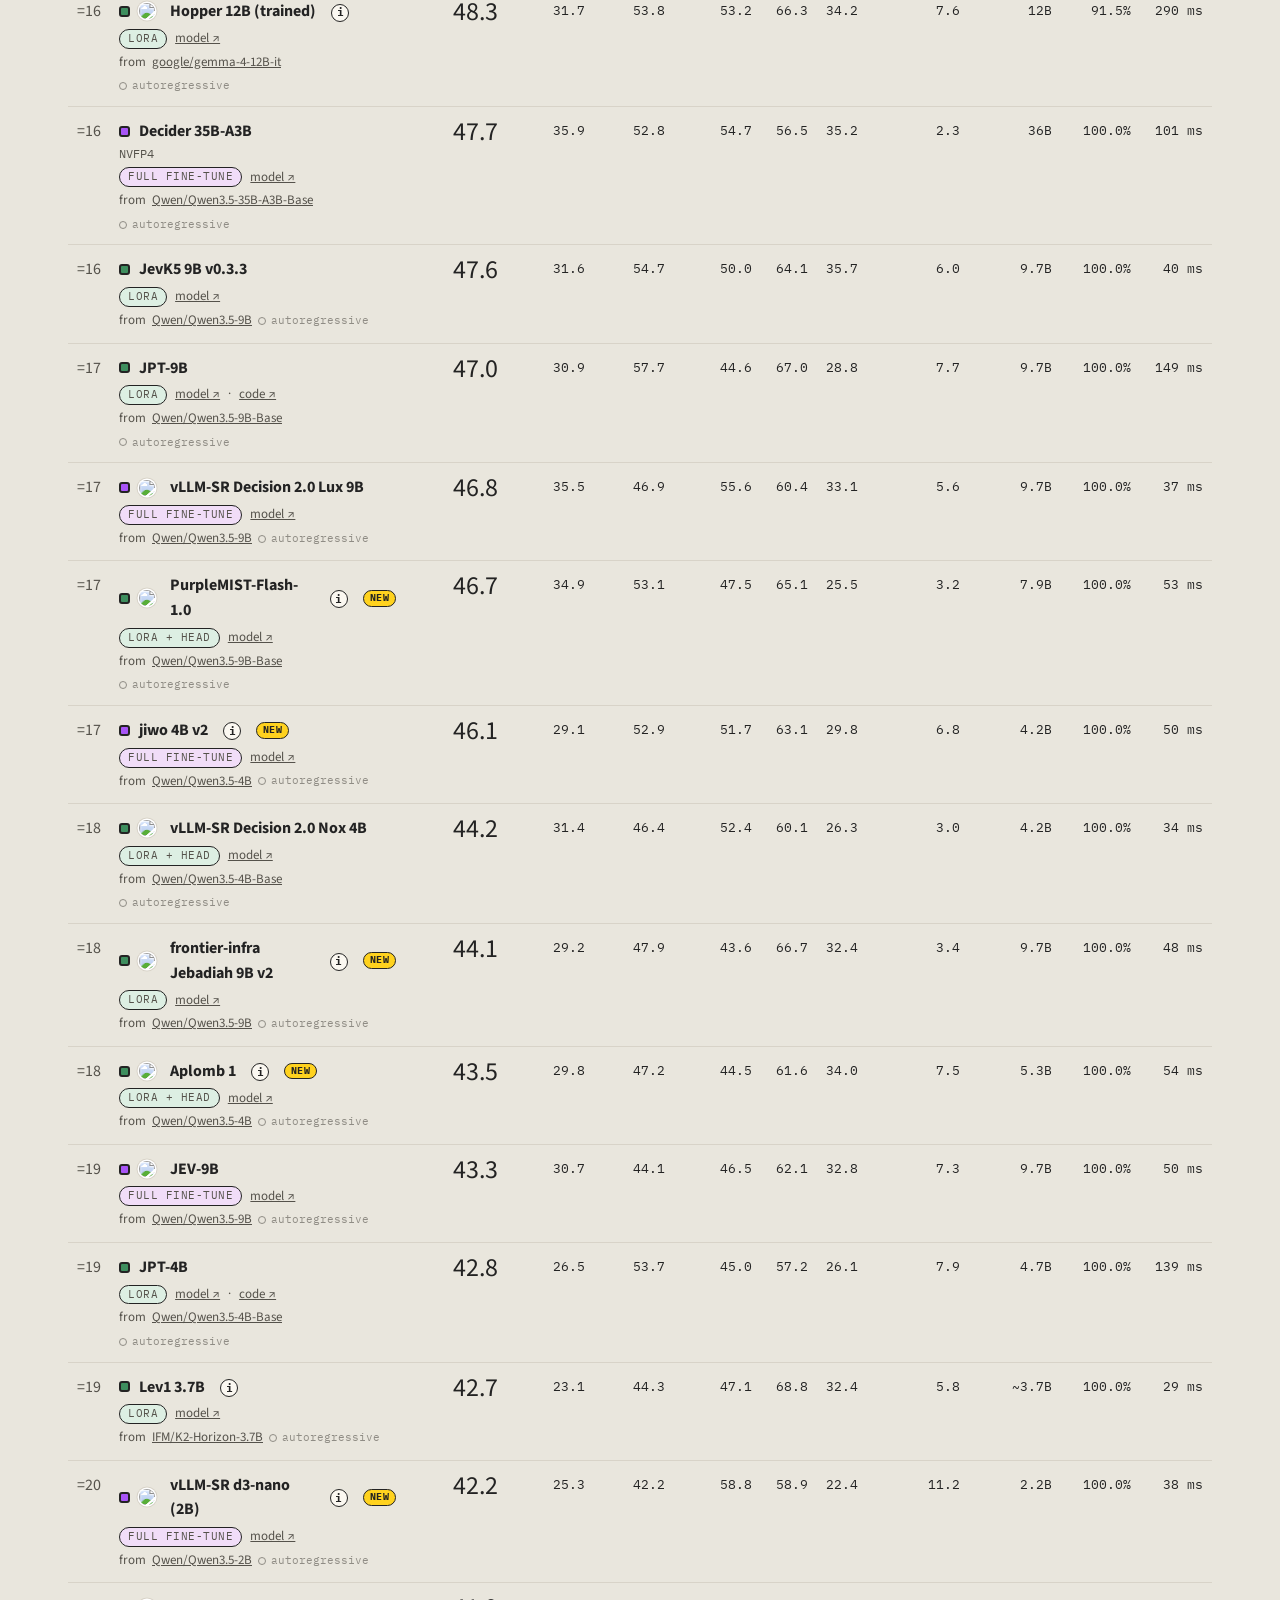
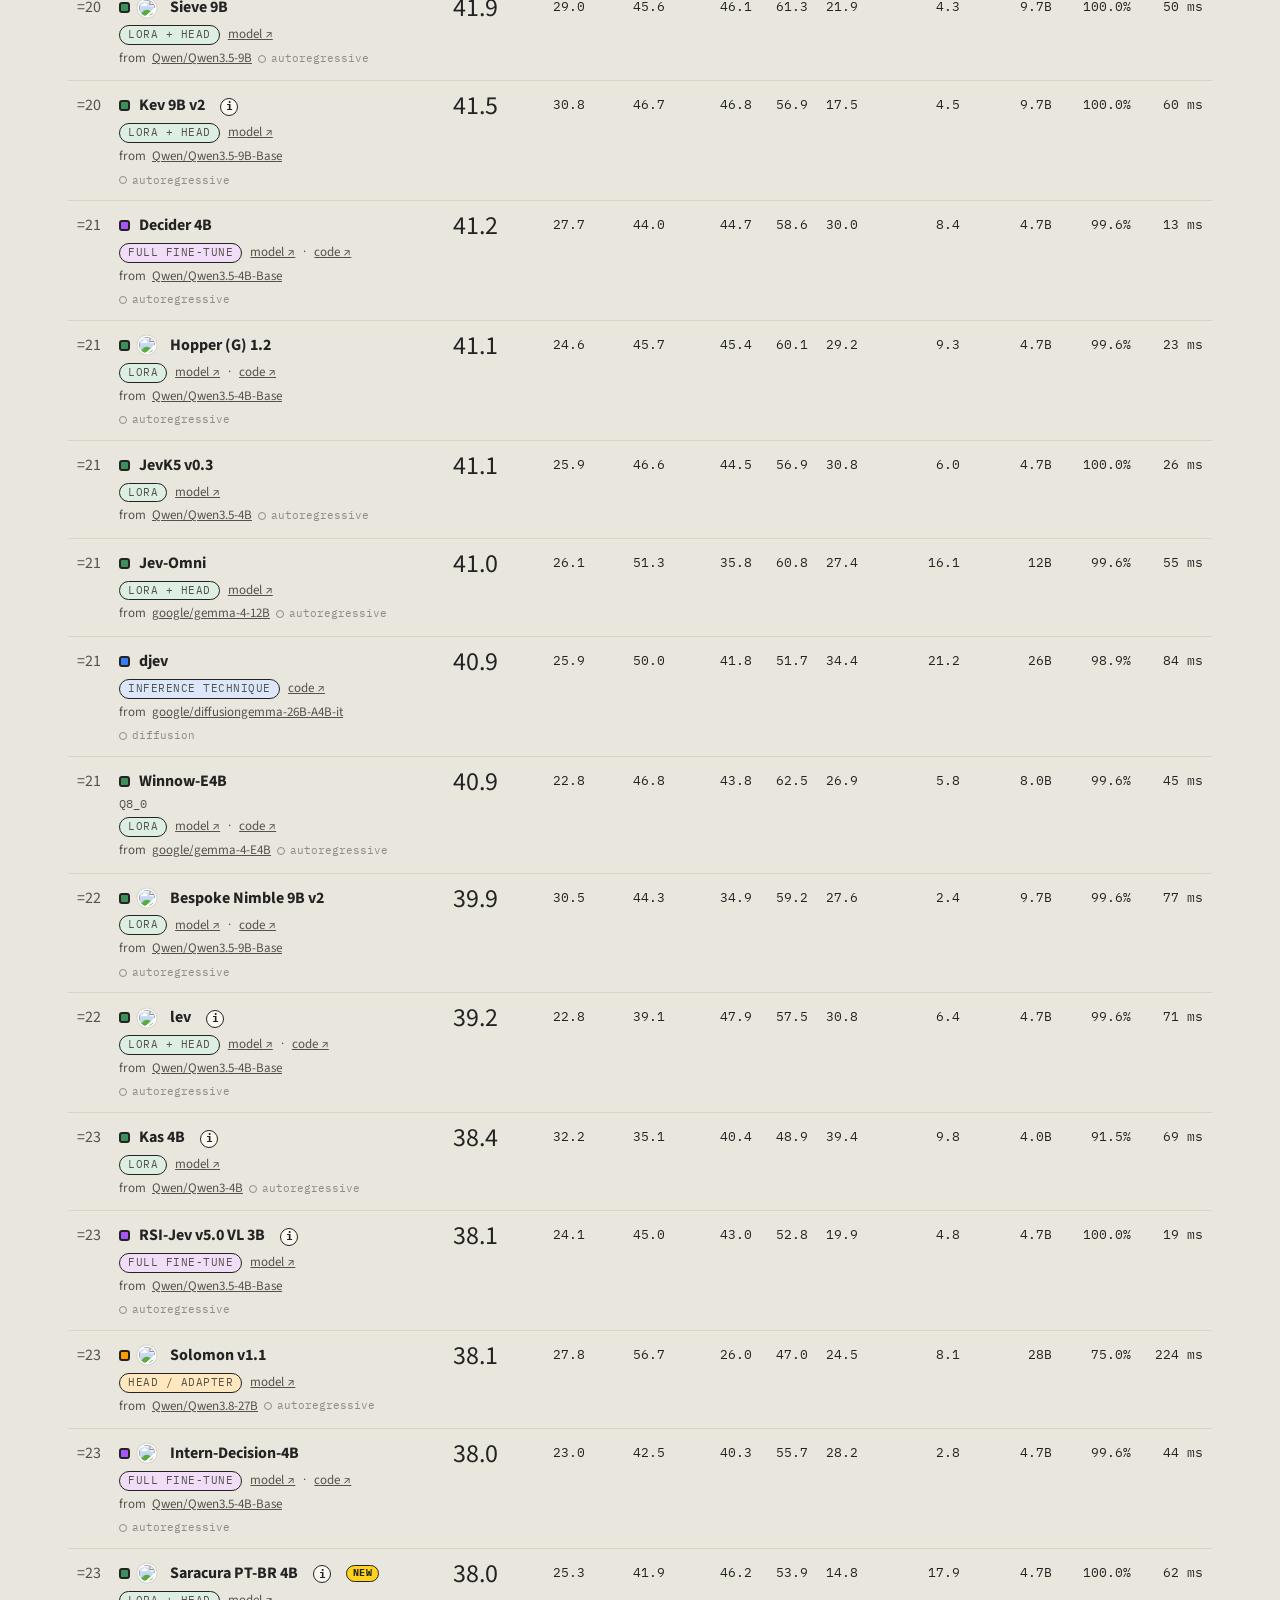
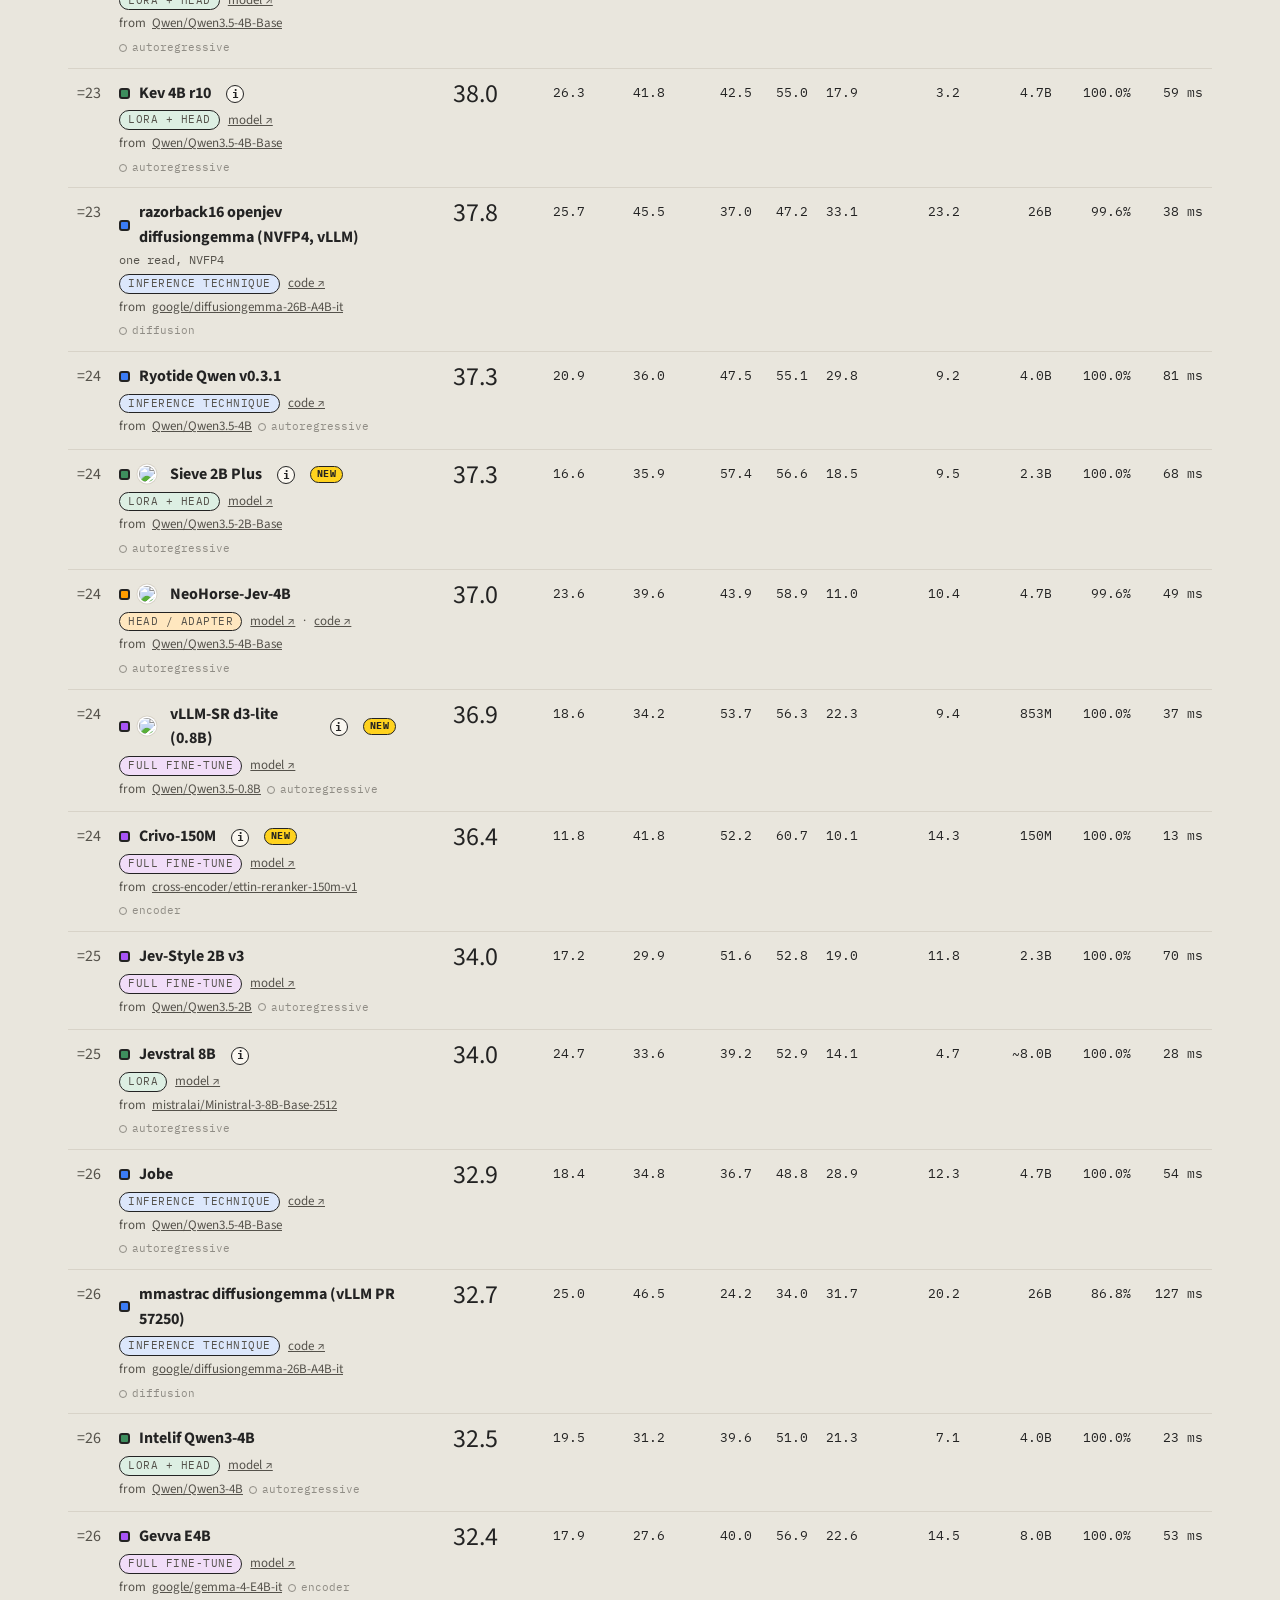
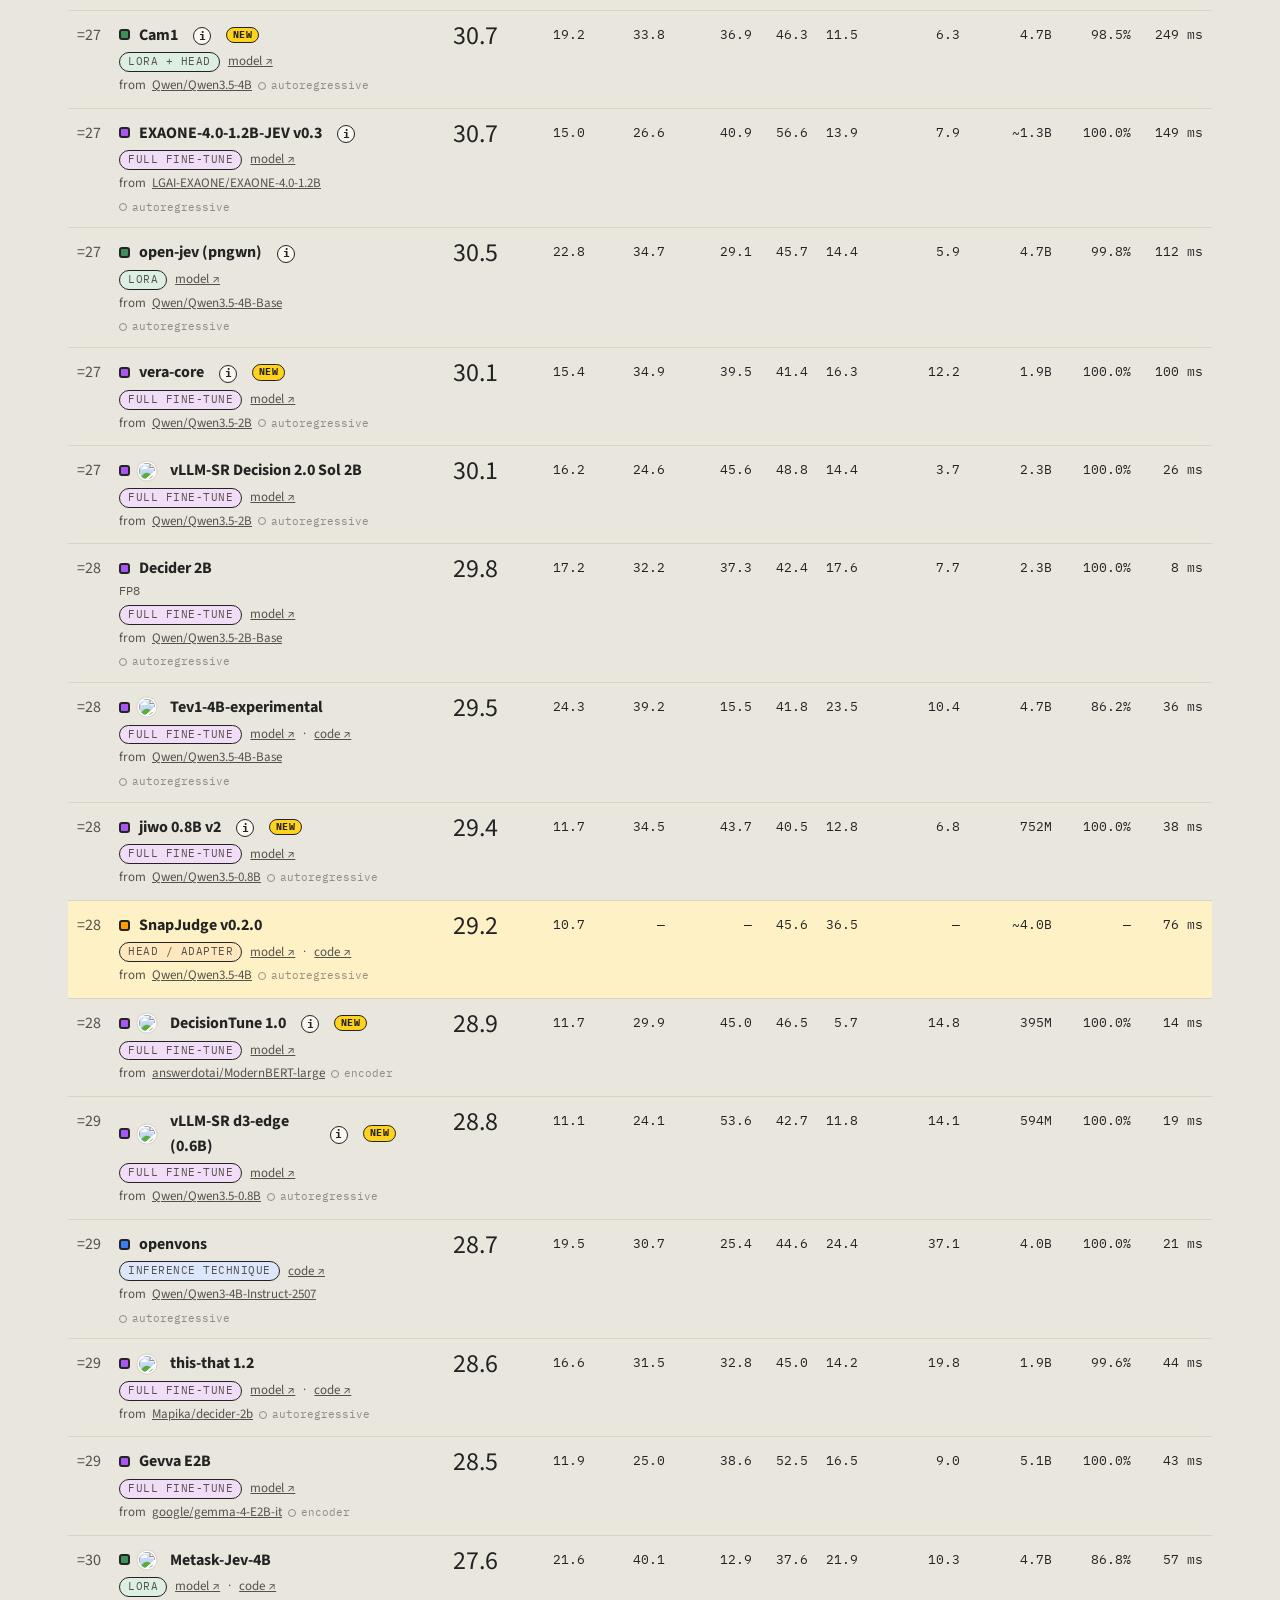
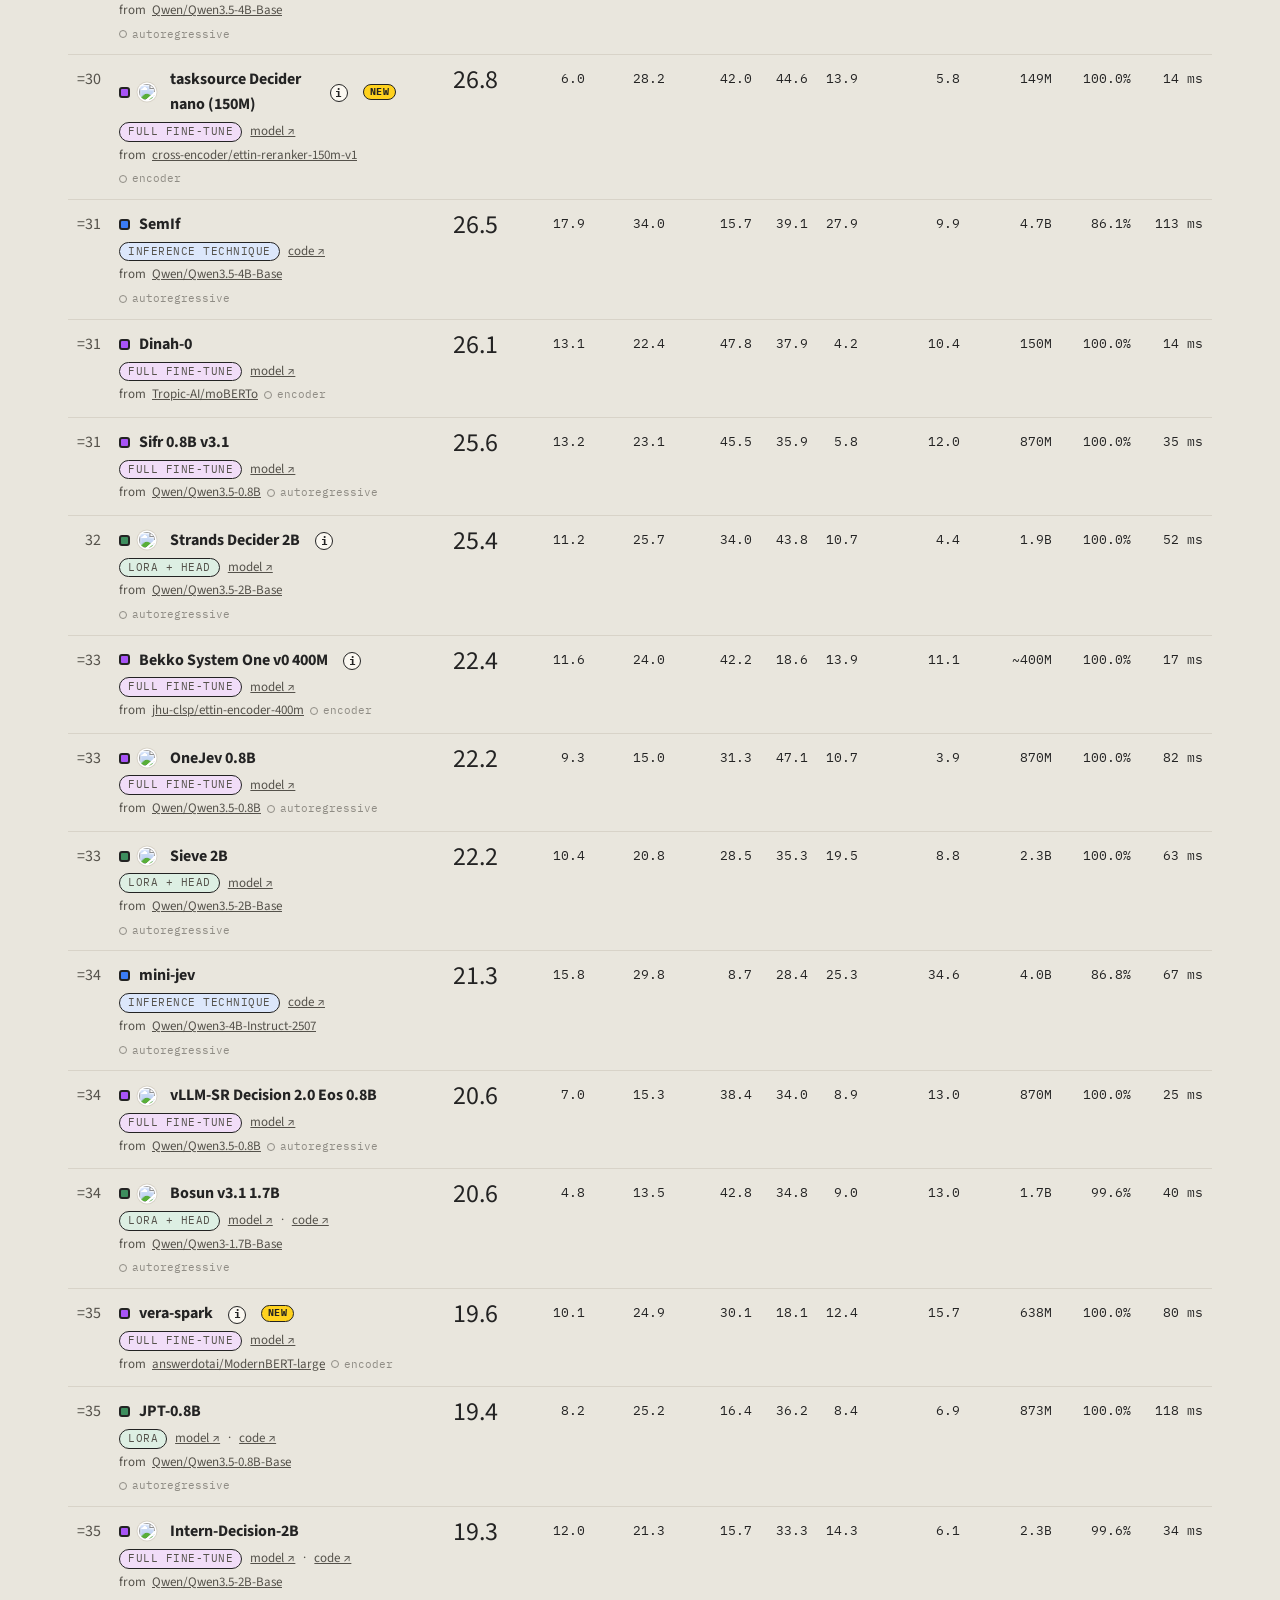
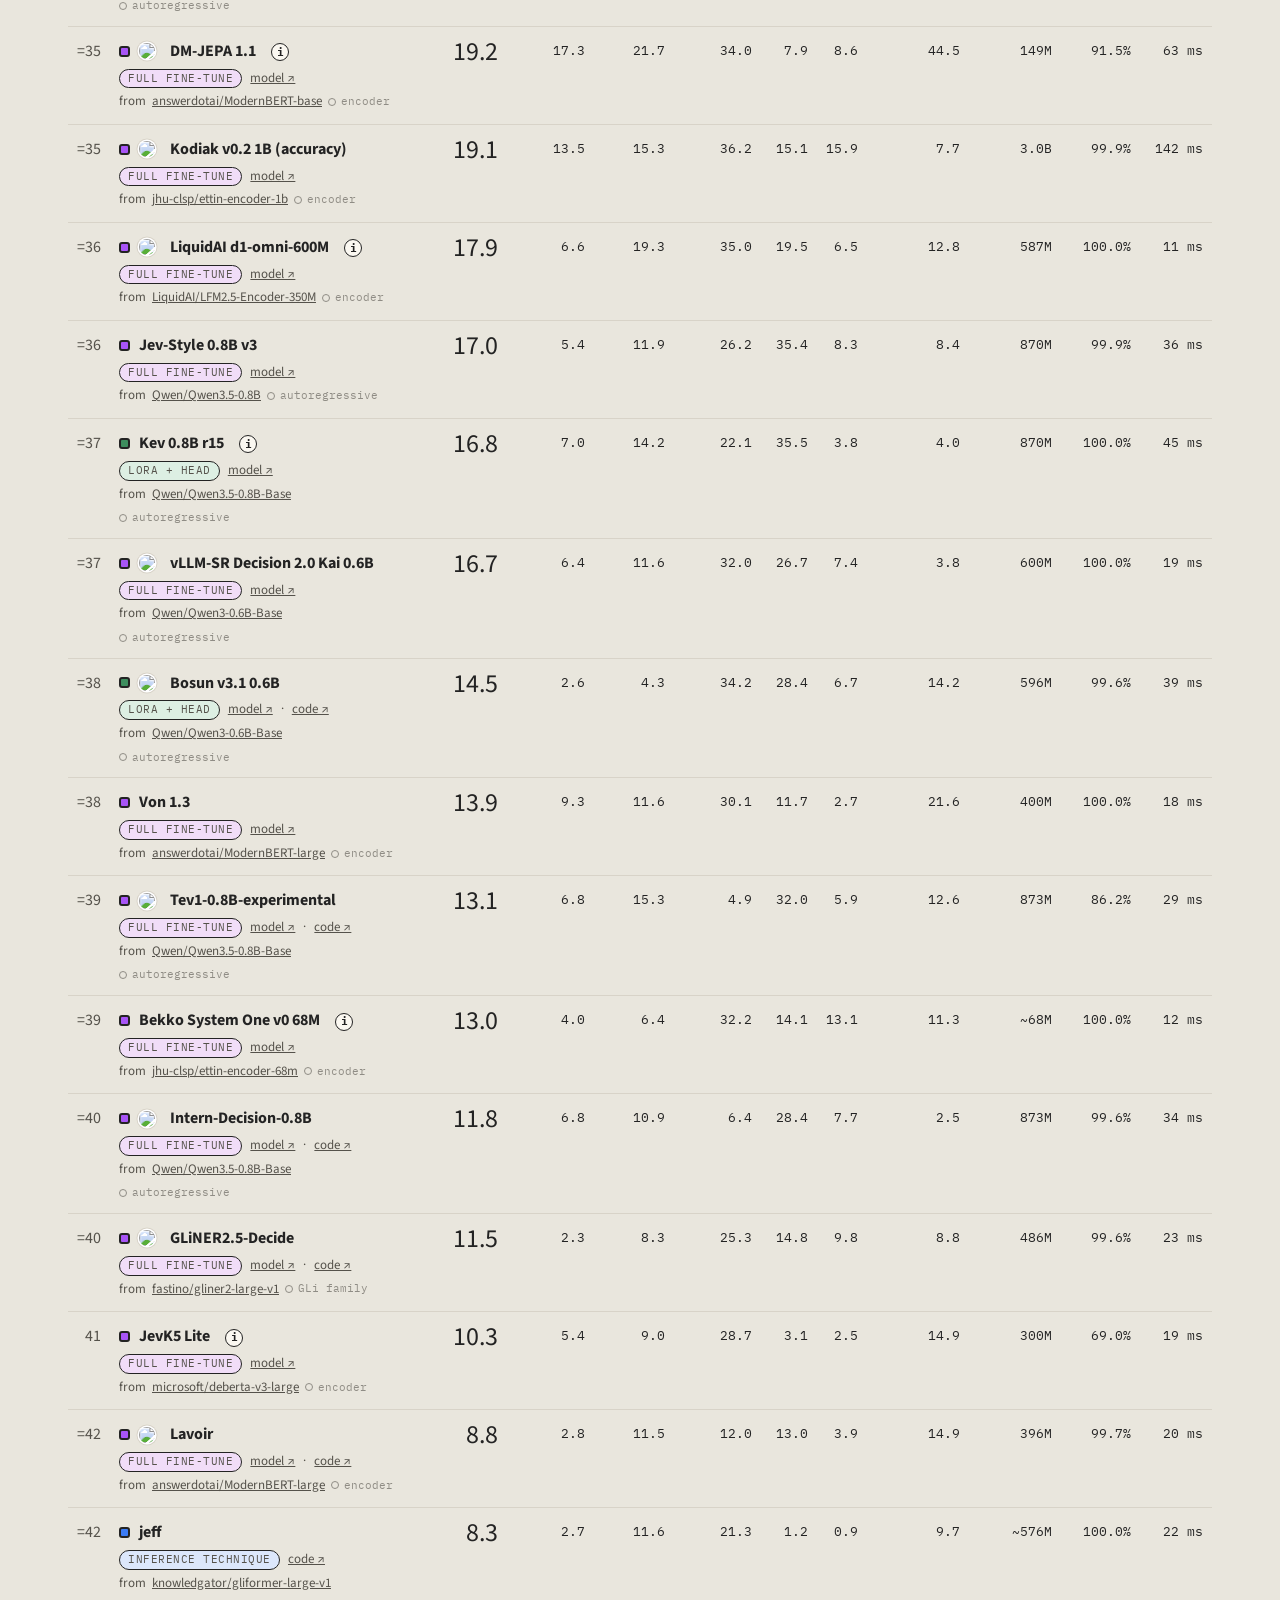
==== commit b3f1b0df: "SnapJudge: slice run files and an estimated row on the live page Co-Authored-By: Claude Fable 5.1 <n" ====
--- a/docs/index.html
+++ b/docs/index.html
@@ -606,7 +606,7 @@
  const rows=D.models.map(m=>({engine:m.engine,name:m.name,variant:m.variant,meta:m.meta,categories:m.categories,ece:m.calibration?m.calibration.ece*100:null,
    coverage:D.suite.requests?(m.counts.ok||0)/D.suite.requests:null,latency:m.latency&&m.latency.median,latnote:m.latency&&m.latency.note,score:m.scores.public_skill,notes:m.notes||[],contam:(m.contamination||[]).map(c=>c.flag)}));
  rows.push({engine:'jev',jev:true,name:'Jev',meta:null,categories:D.jev.categories,ece:D.jev.calibration?D.jev.calibration.ece*100:null,coverage:1,latency:D.jev.latency.median,latnote:D.jev.latency.note,score:D.jev.scores.public_skill,notes:[],contam:[]});
- for(const u of R.runs)rows.push({engine:u.engine,name:u.name,ours:true,meta:u.meta,categories:u.categories,ece:u.ece,coverage:D.suite.requests?u.counts.ok/D.suite.requests:null,latency:u.latency&&u.latency.median,latnote:u.latency&&u.latency.note,score:u.pub,notes:[],contam:[]});
+ for(const u of R.runs)rows.push({engine:u.engine,name:u.name,ours:true,meta:u.meta,categories:u.categories,ece:u.ece,coverage:D.suite.requests&&u.counts.ok!=null?u.counts.ok/D.suite.requests:null,latency:u.latency&&u.latency.median,latnote:u.latency&&u.latency.note,score:u.pub,notes:[],contam:[]});
  const rank=rankOf(rows,T);
  const sorted=rows.filter(r=>r.score!=null).sort((a,b)=>b.score-a.score);
  const body=sorted.map(r=>`<tr class="${r.jev?'jev':''}${r.ours?' ours':''}" data-engine="${esc(r.engine)}">
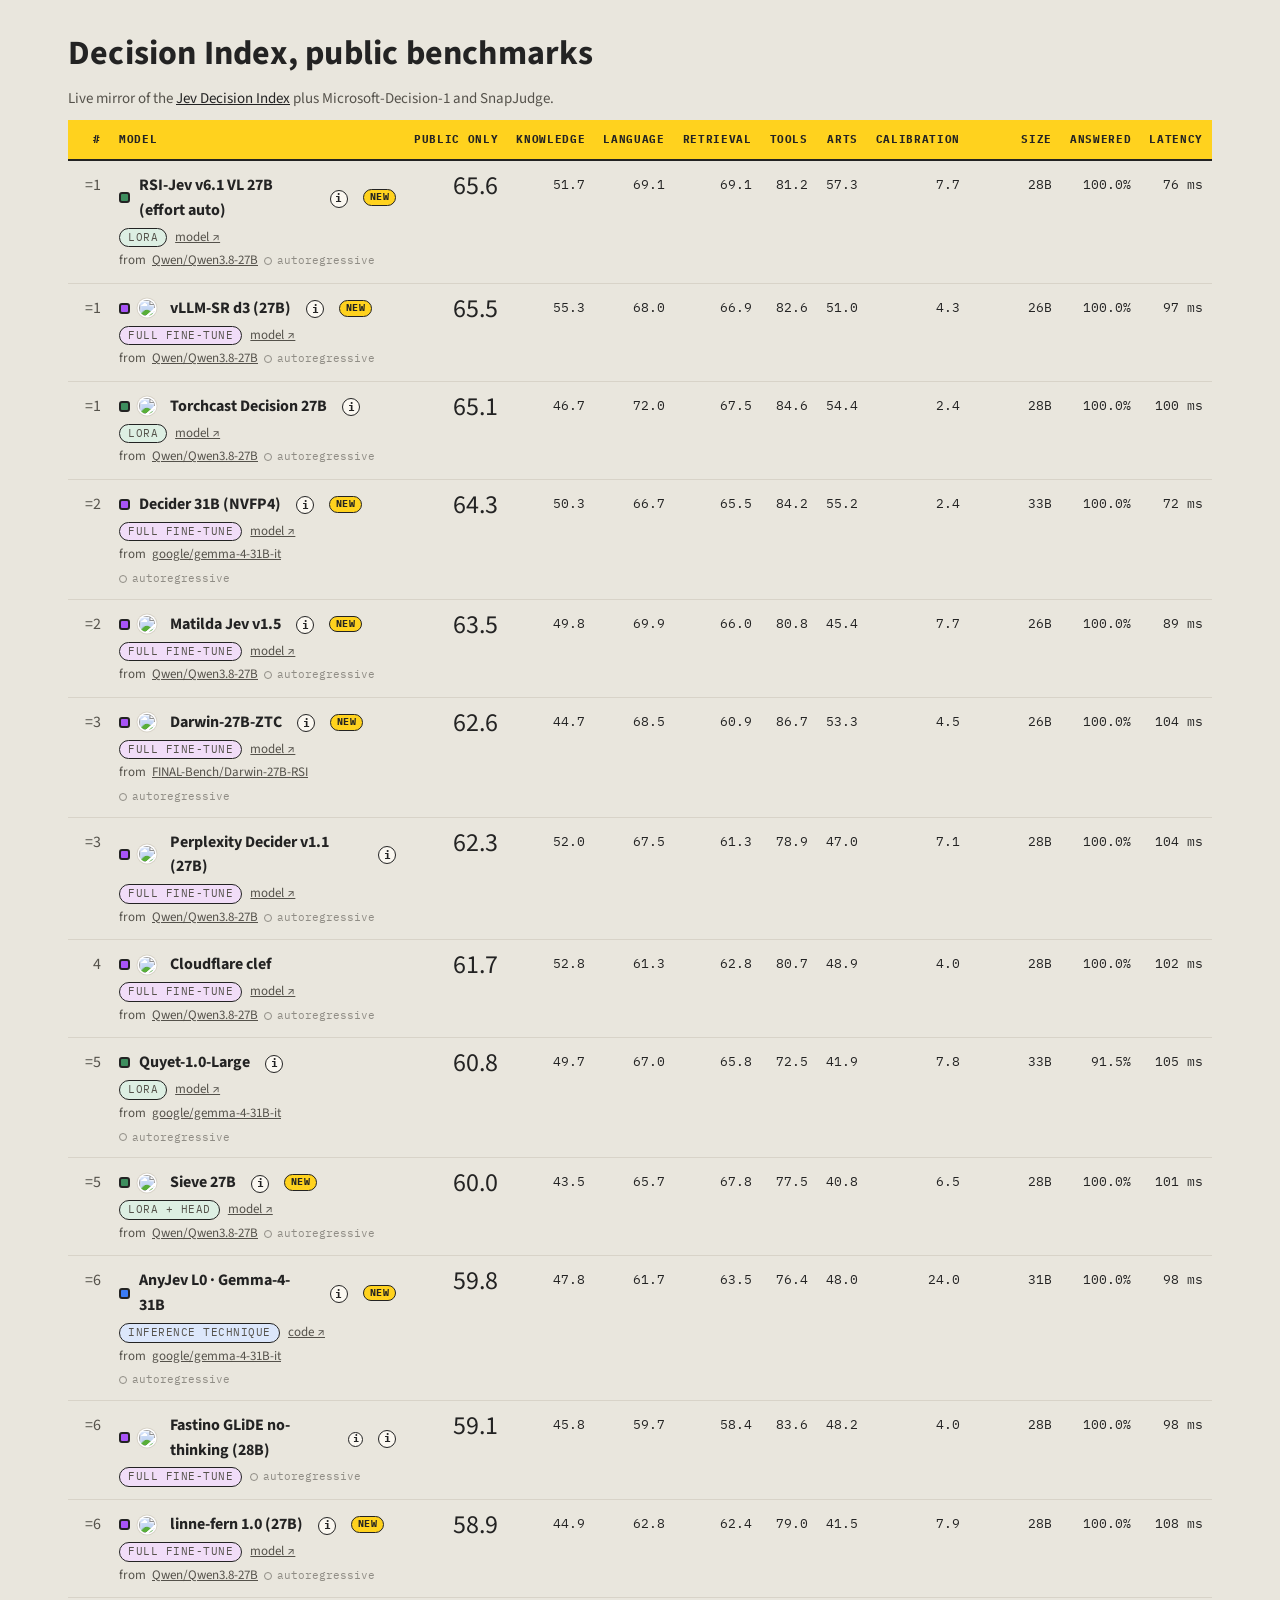
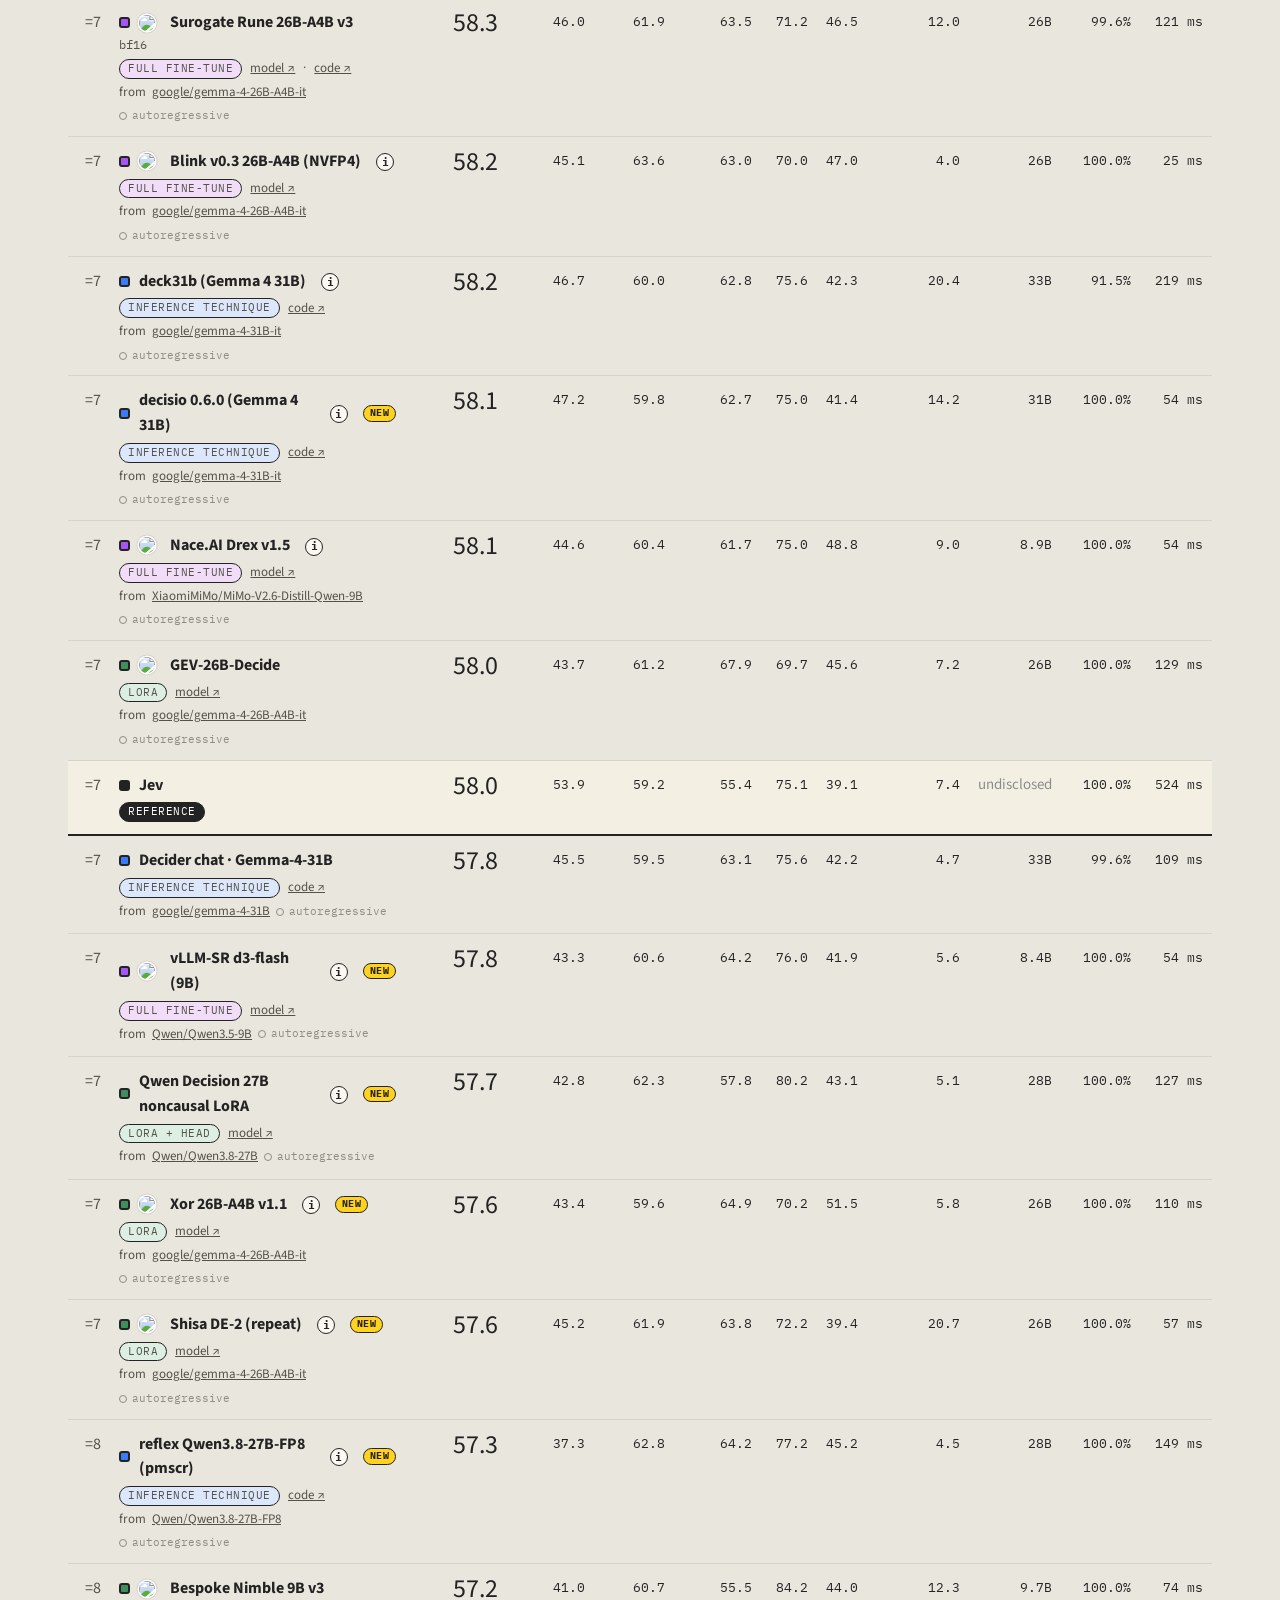
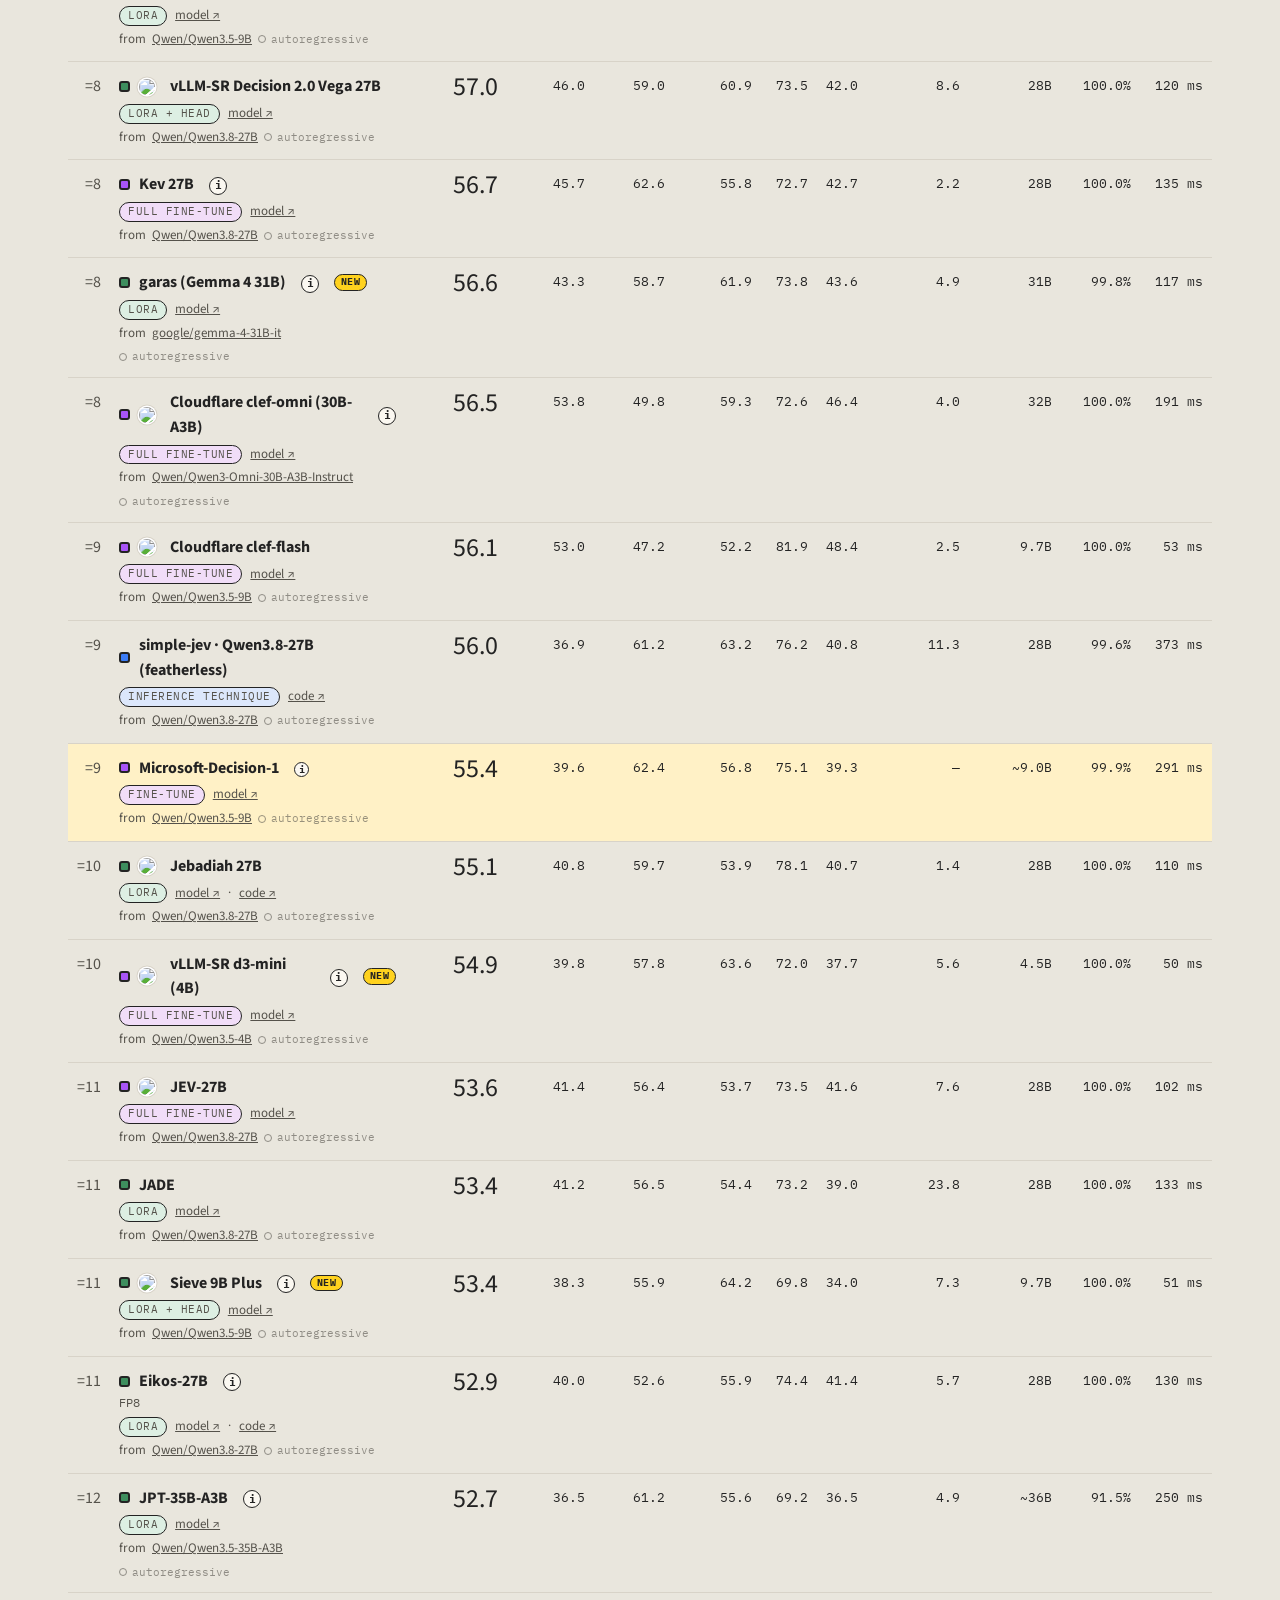
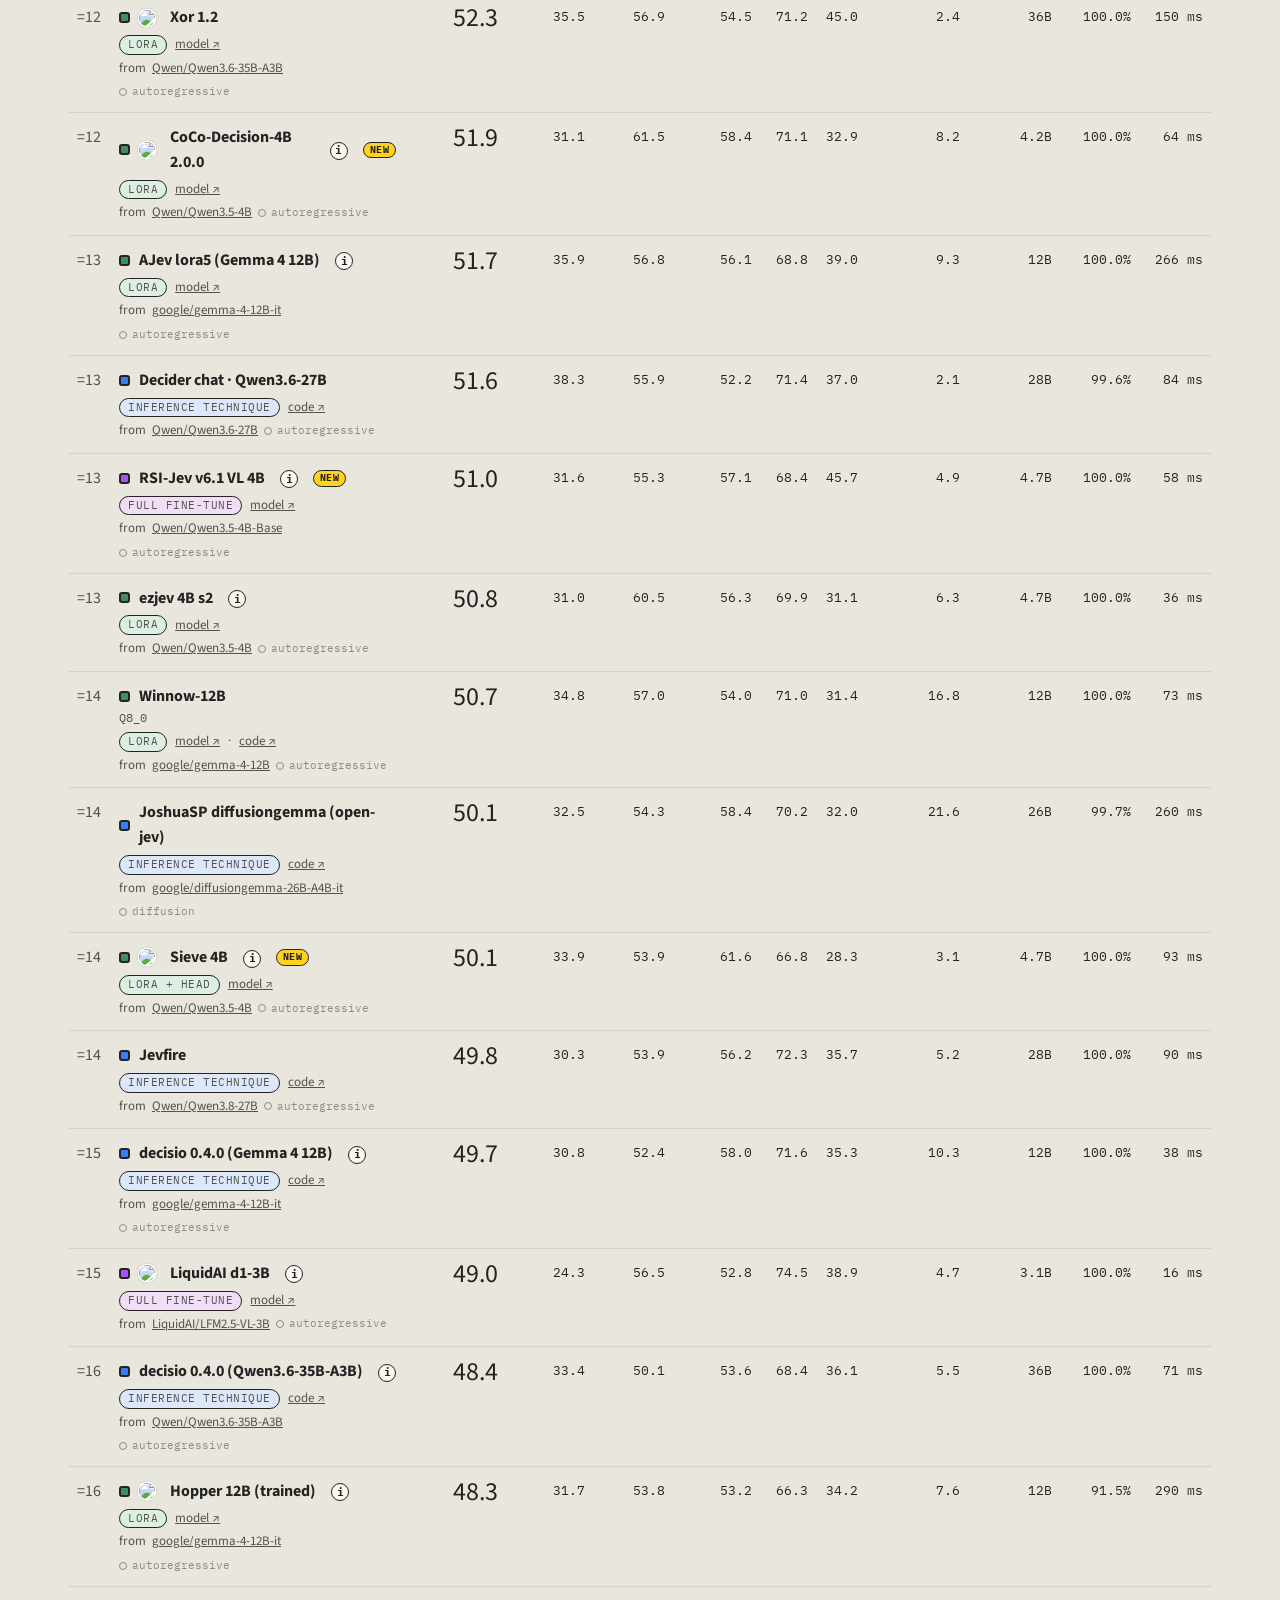
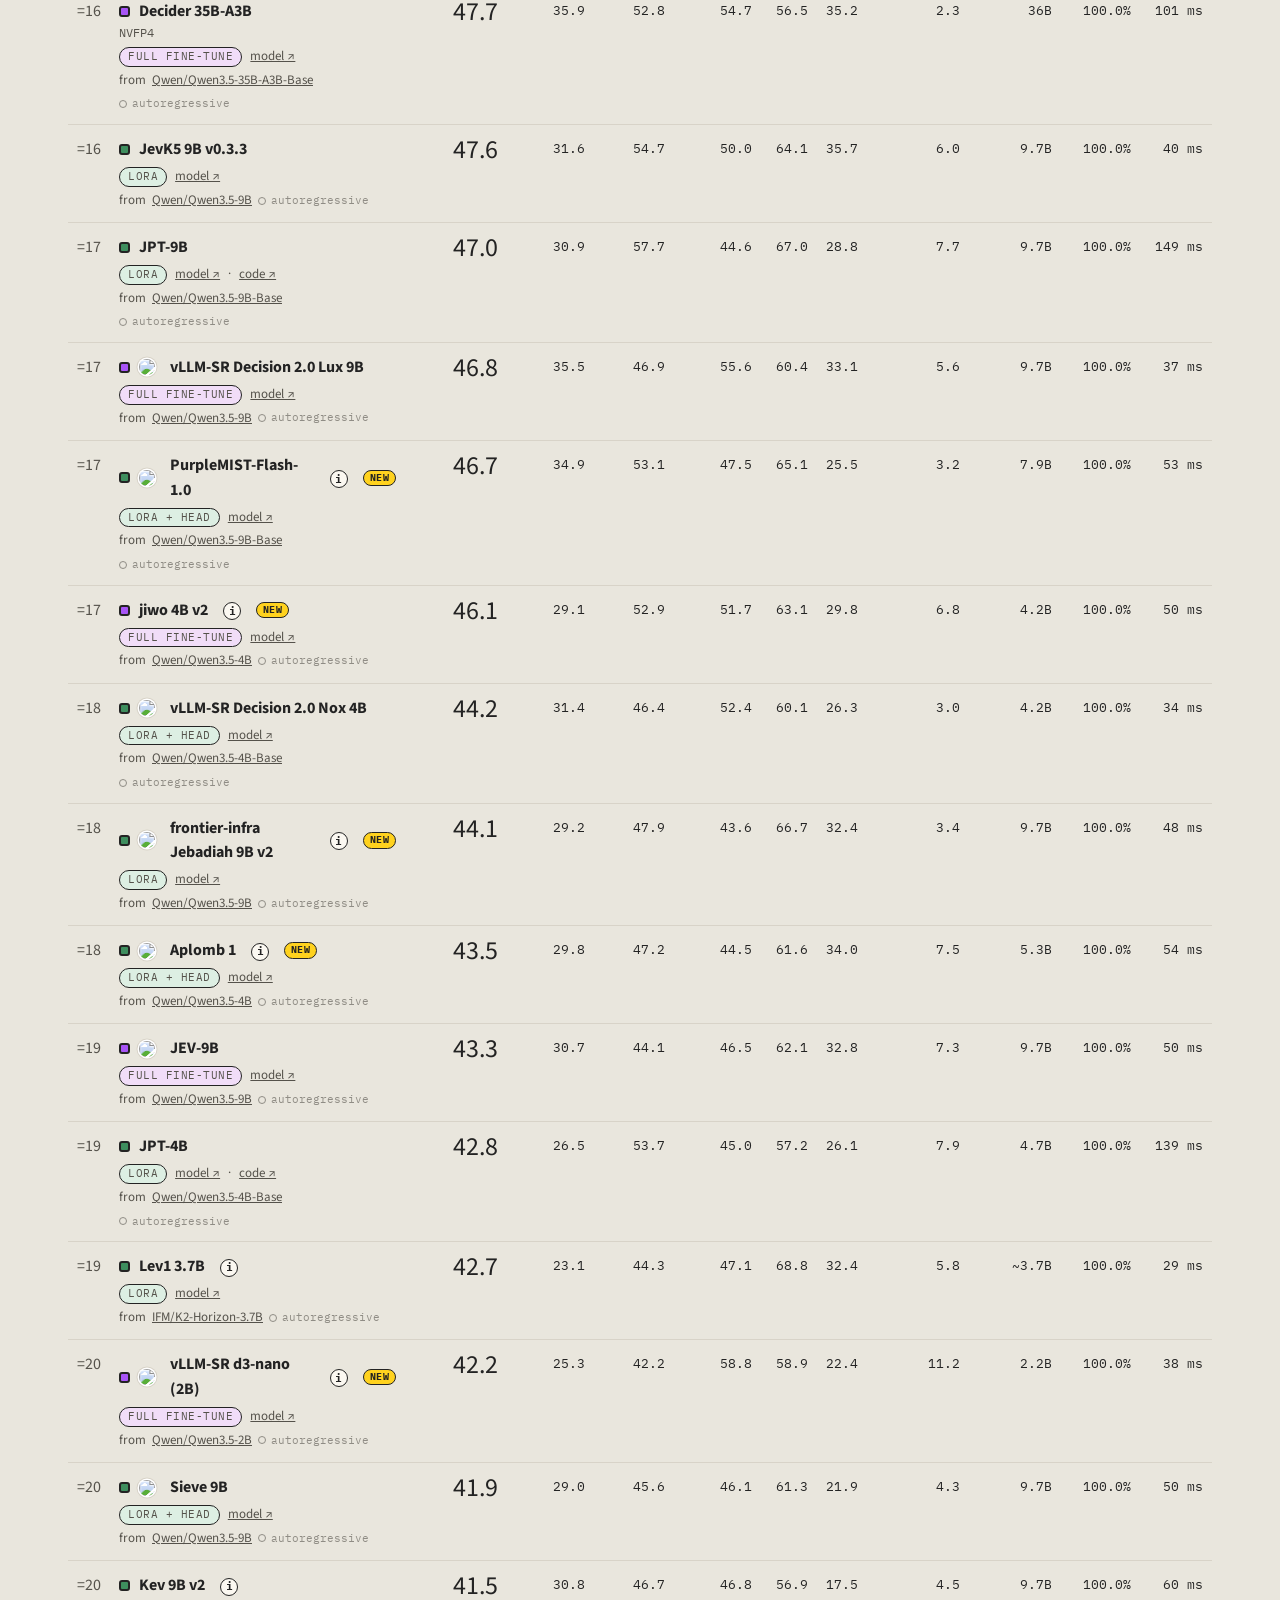
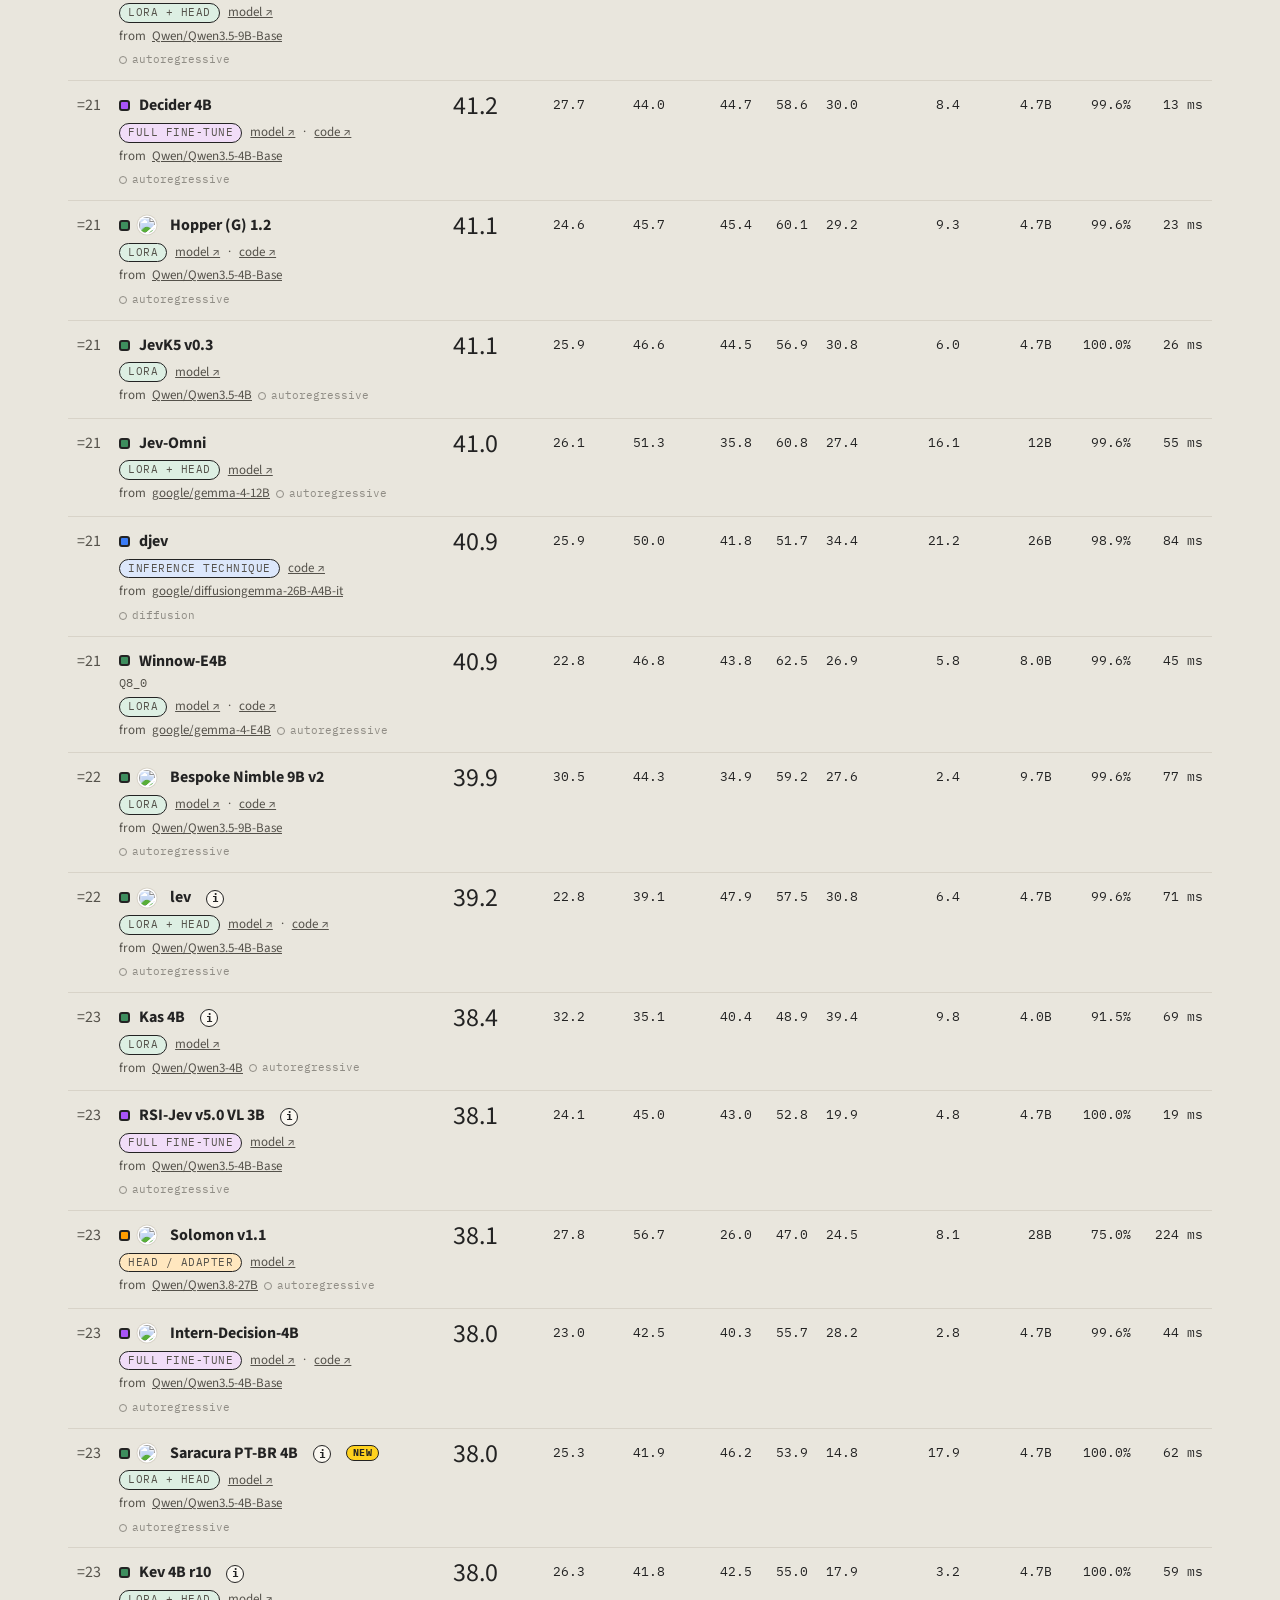
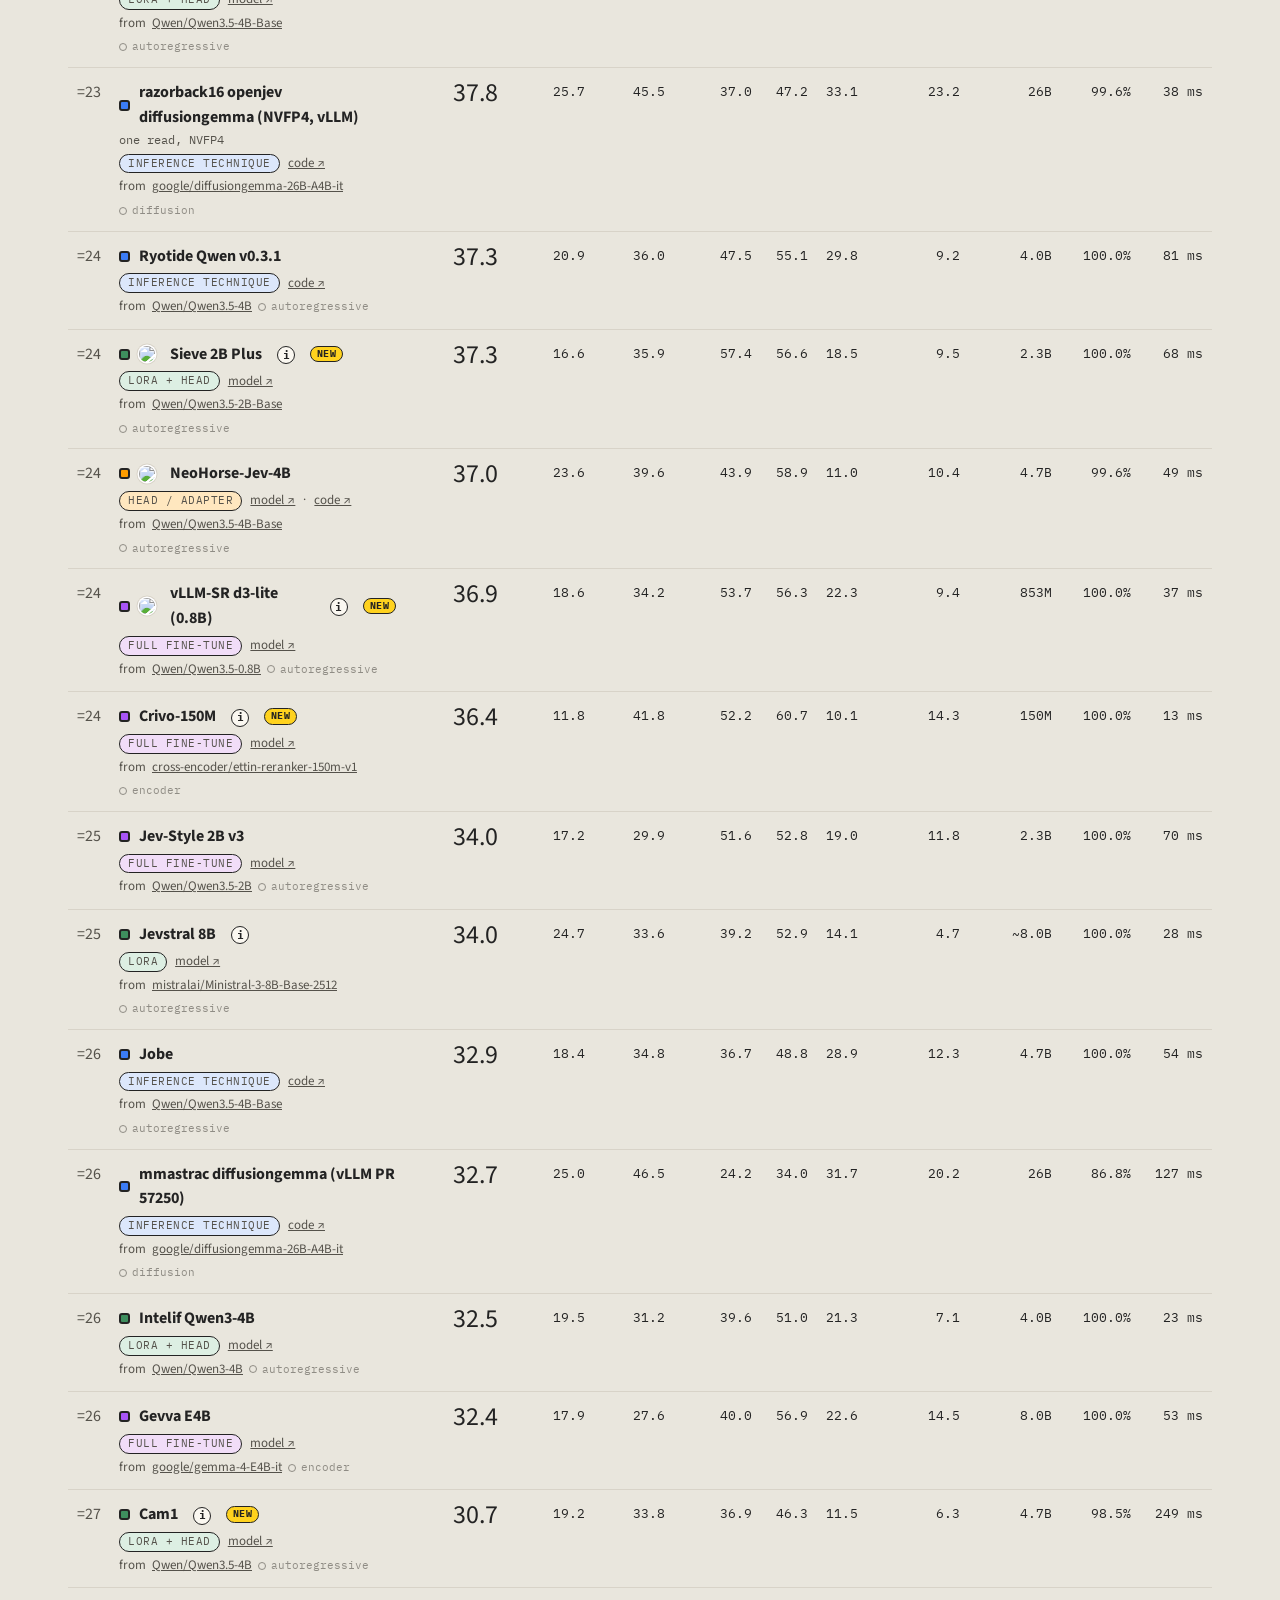
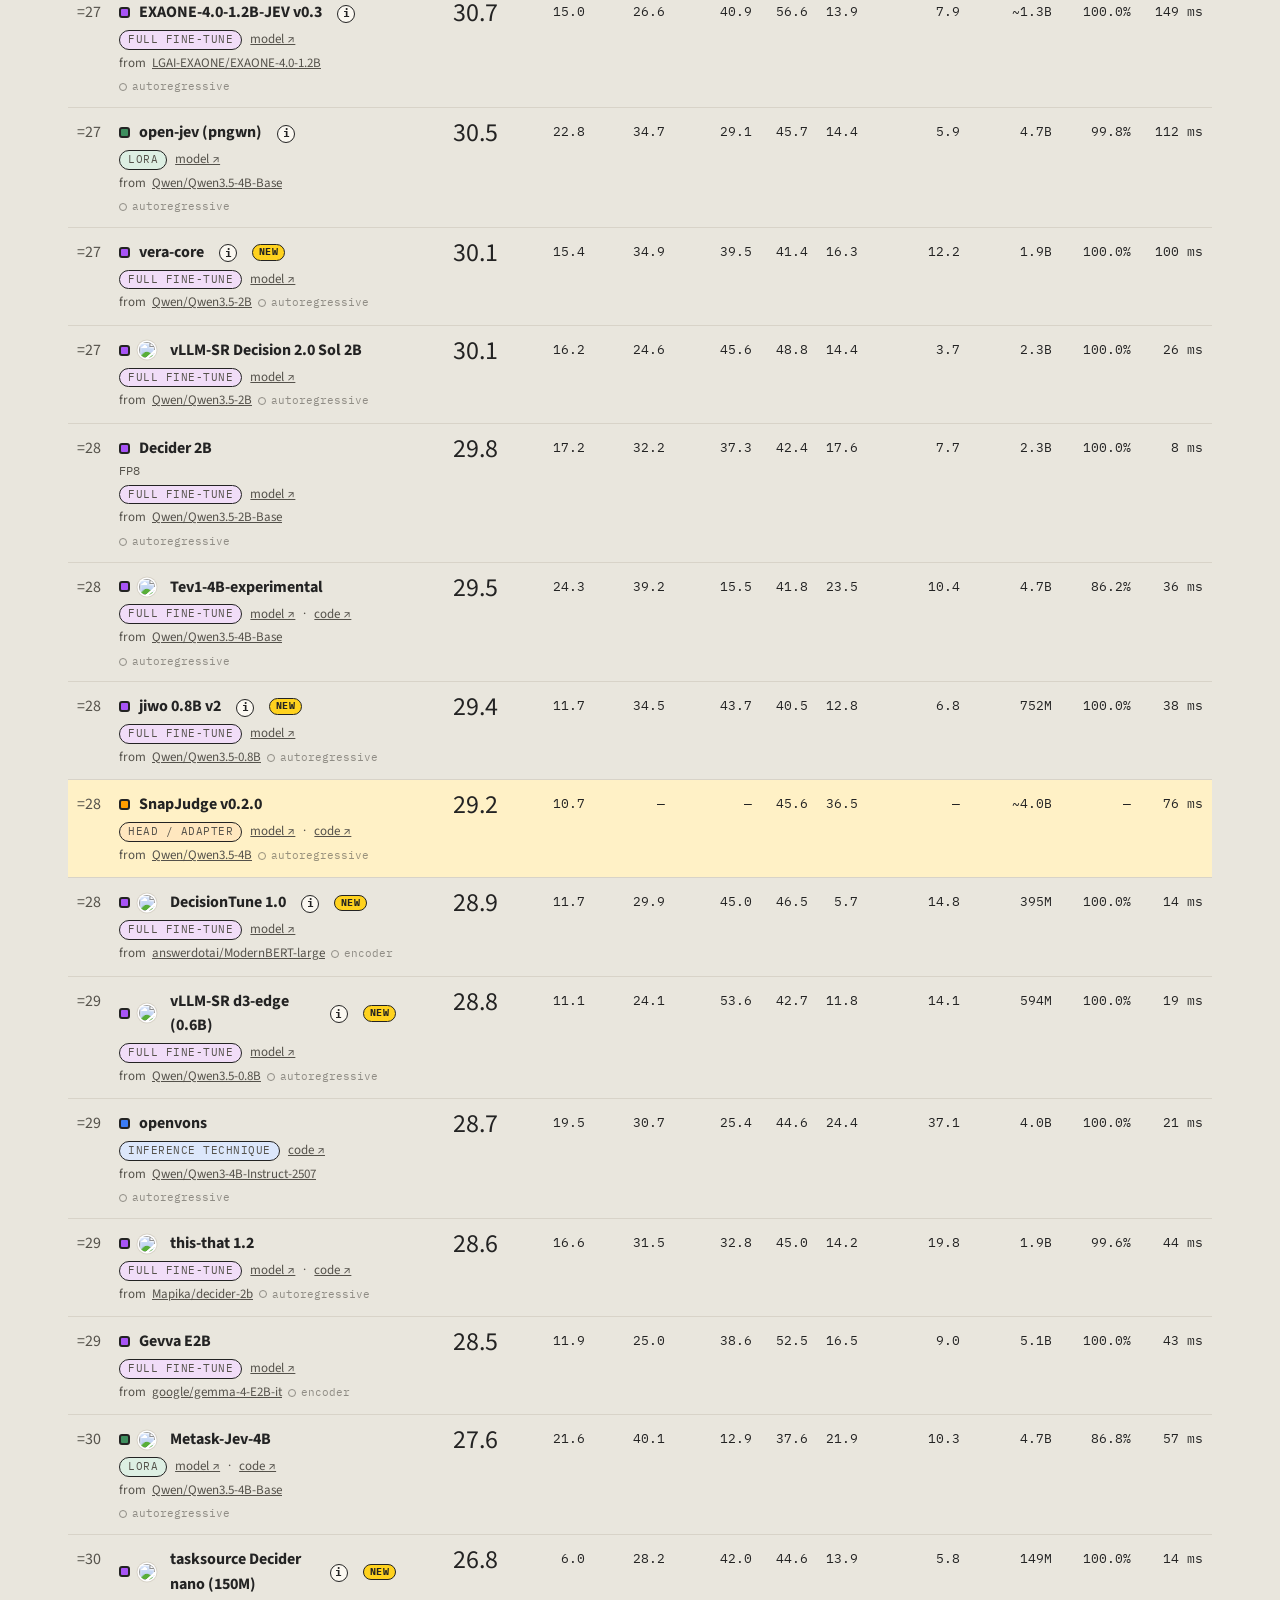
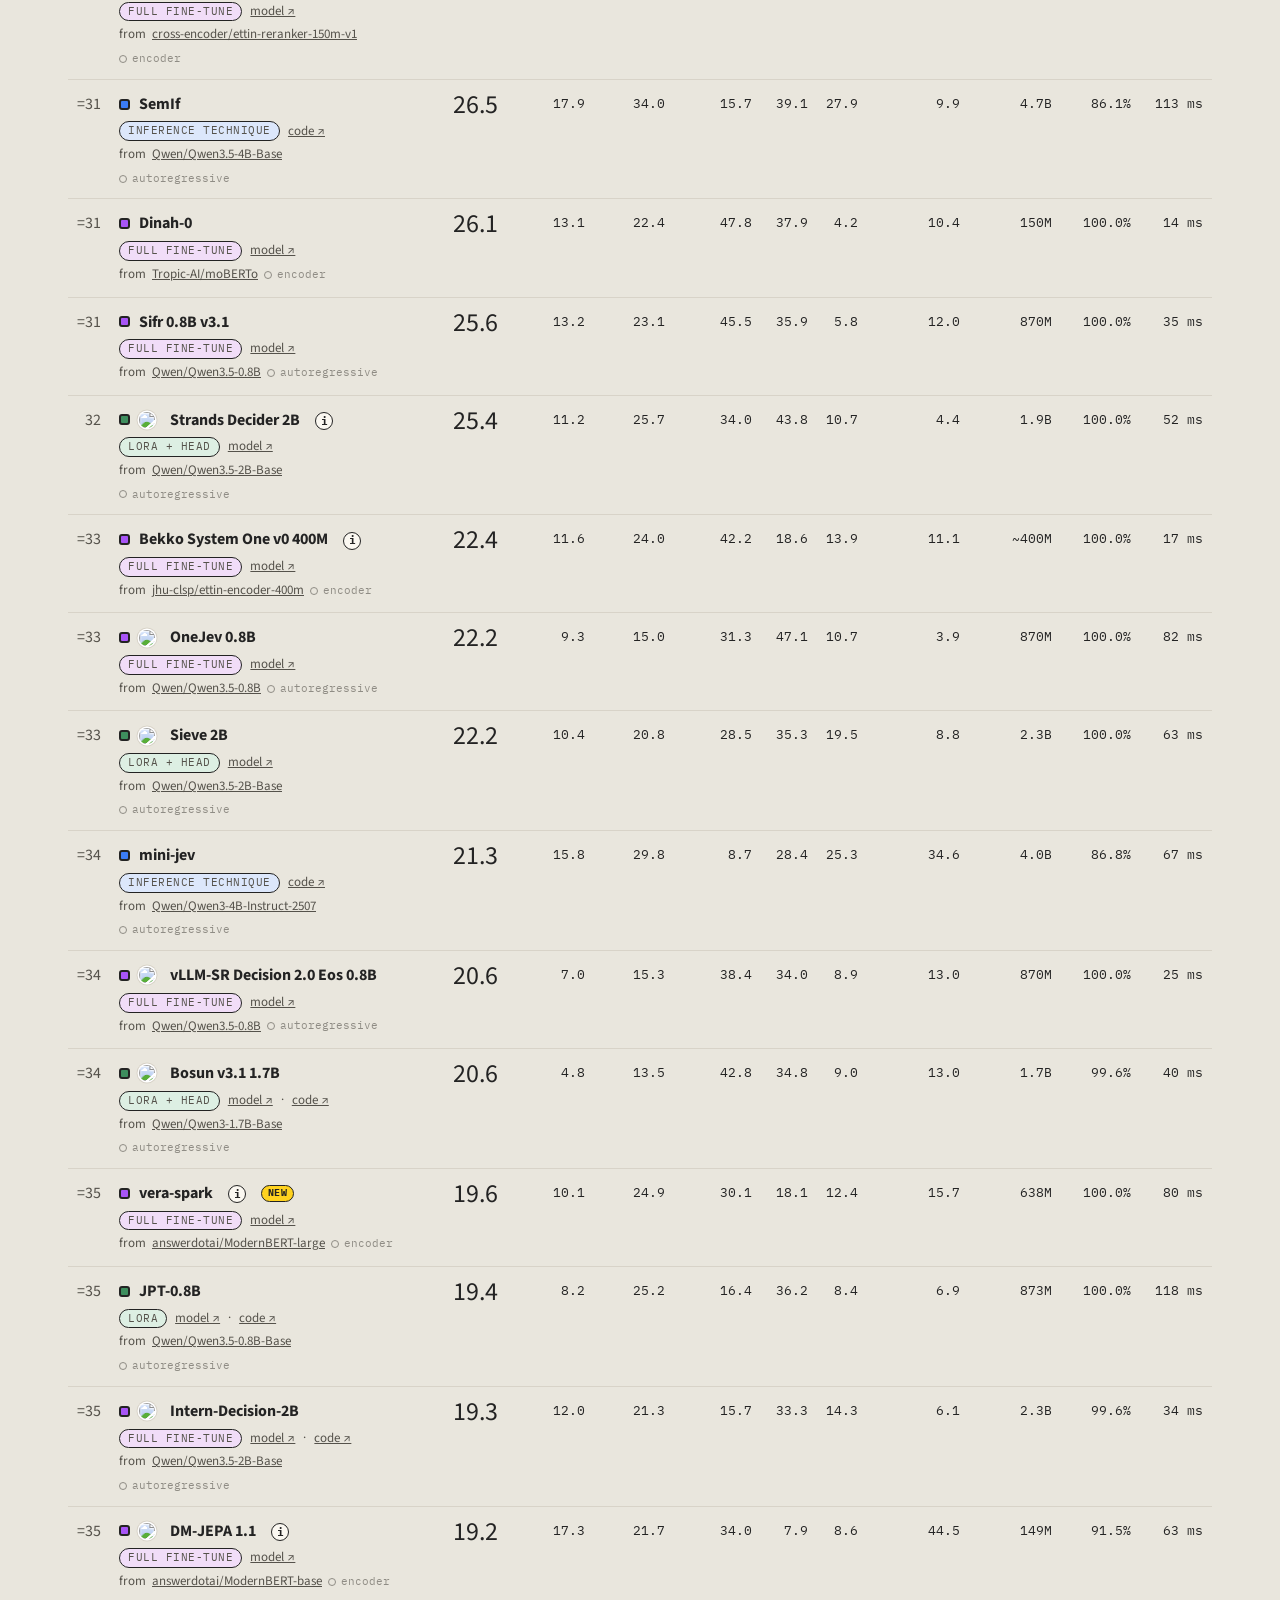
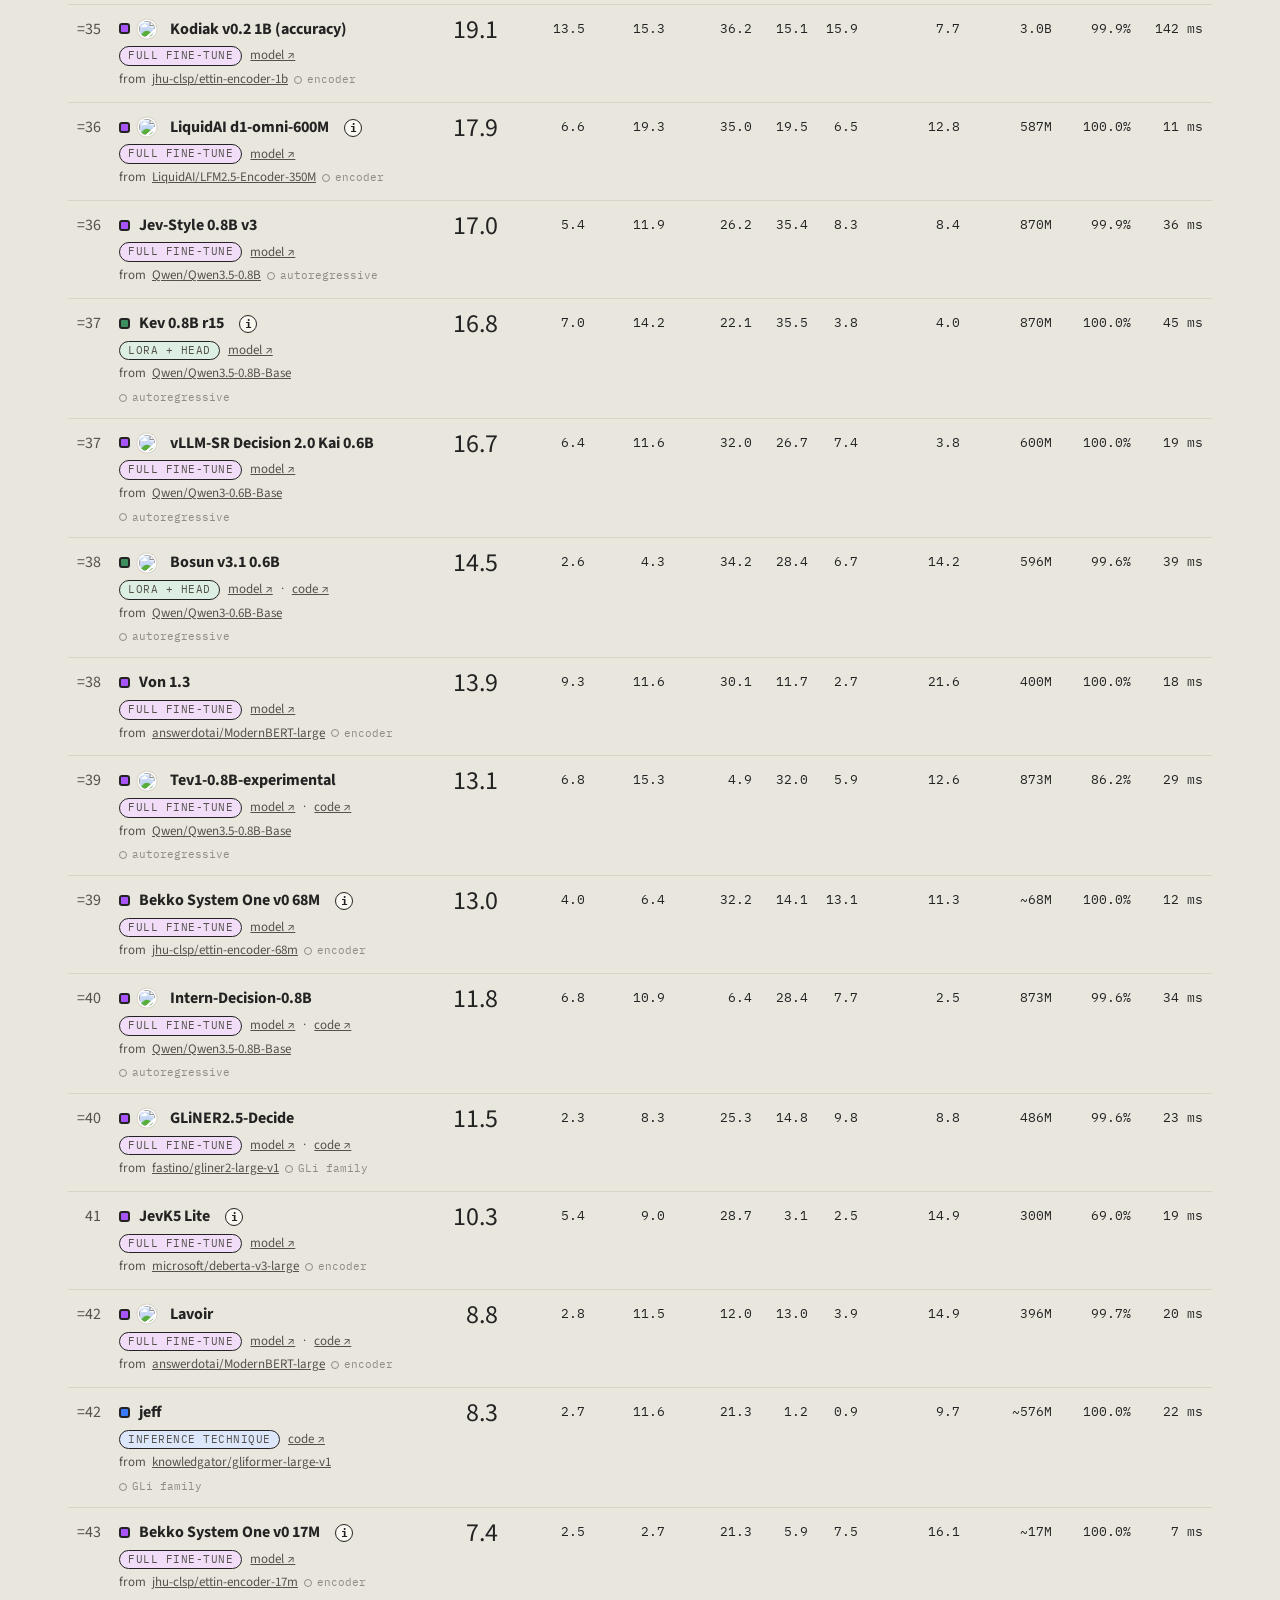
==== commit 2a13368a: "Site: one-line intro Co-Authored-By: Claude Fable 5.1 <noreply@anthropic.com> Claude-Session: https:" ====
--- a/docs/index.html
+++ b/docs/index.html
@@ -547,8 +547,8 @@
 <body>
 <div class="top">
 <h1>Decision Index, public benchmarks</h1>
-<p>Every entry of the <a href="https://huggingface.co/spaces/multimodalart/jev-decision-index" target="_blank" rel="noopener">Jev Decision Index</a> ranked by its public index, fetched from the board when this page loads, with the highlighted row added from a run of the same public suite (<a href="https://github.com/Yuncun/benchmarks" target="_blank" rel="noopener">github.com/Yuncun/benchmarks</a>). Ranks use the board's own tie rule. Area columns are chance-corrected skill, 0 to 100.</p>
-<p id="status" class="foot">Loading the board…</p>
+<p>Live mirror of the <a href="https://huggingface.co/spaces/multimodalart/jev-decision-index" target="_blank" rel="noopener">Jev Decision Index</a> plus Microsoft-Decision-1 and SnapJudge.</p>
+<p id="status" class="foot" hidden></p>
 </div>
 <main class="wrap"><div id="table"><div id="app"></div></div></main>
 <script>
@@ -621,7 +621,6 @@
  const head=`<tr><th class="r">#</th><th>model</th><th class="r">Public only</th>${AREAS.map(c=>`<th class="r">${esc(c.label.split(/\s*&\s*|\s+/)[0])}</th>`).join('')}<th class="r">calibration</th><th class="r">size</th><th class="r">answered</th><th class="r">latency</th></tr>`;
  $('#app').innerHTML=`<div class="table-scroll"><table><thead>${head}</thead><tbody>${body}</tbody></table></div>`;
  const ours=R.runs.map(u=>`${esc(u.name)}: ${rankText(rank[u.engine])} of ${sorted.length}, public index ${one(u.pub)}`).join('; ');
- $('#status').innerHTML=`${I.live?'Board data fetched live':'Board data from the snapshot in this repo'} · ${esc(D.suite.label||'')}, generated ${esc(D.generated_utc||V3.generated_utc||'')} · ${sorted.length} entries · ${ours}. Calibration for the added row is not computed. Its latency is a hosted-API round trip, as the board also reports for Jev.`;
-})().catch(e=>{$('#status').textContent='Could not load the board data: '+e});
+})().catch(e=>{const st=$('#status');st.hidden=false;st.textContent='Could not load the board data: '+e});
 </script>
 </body></html>
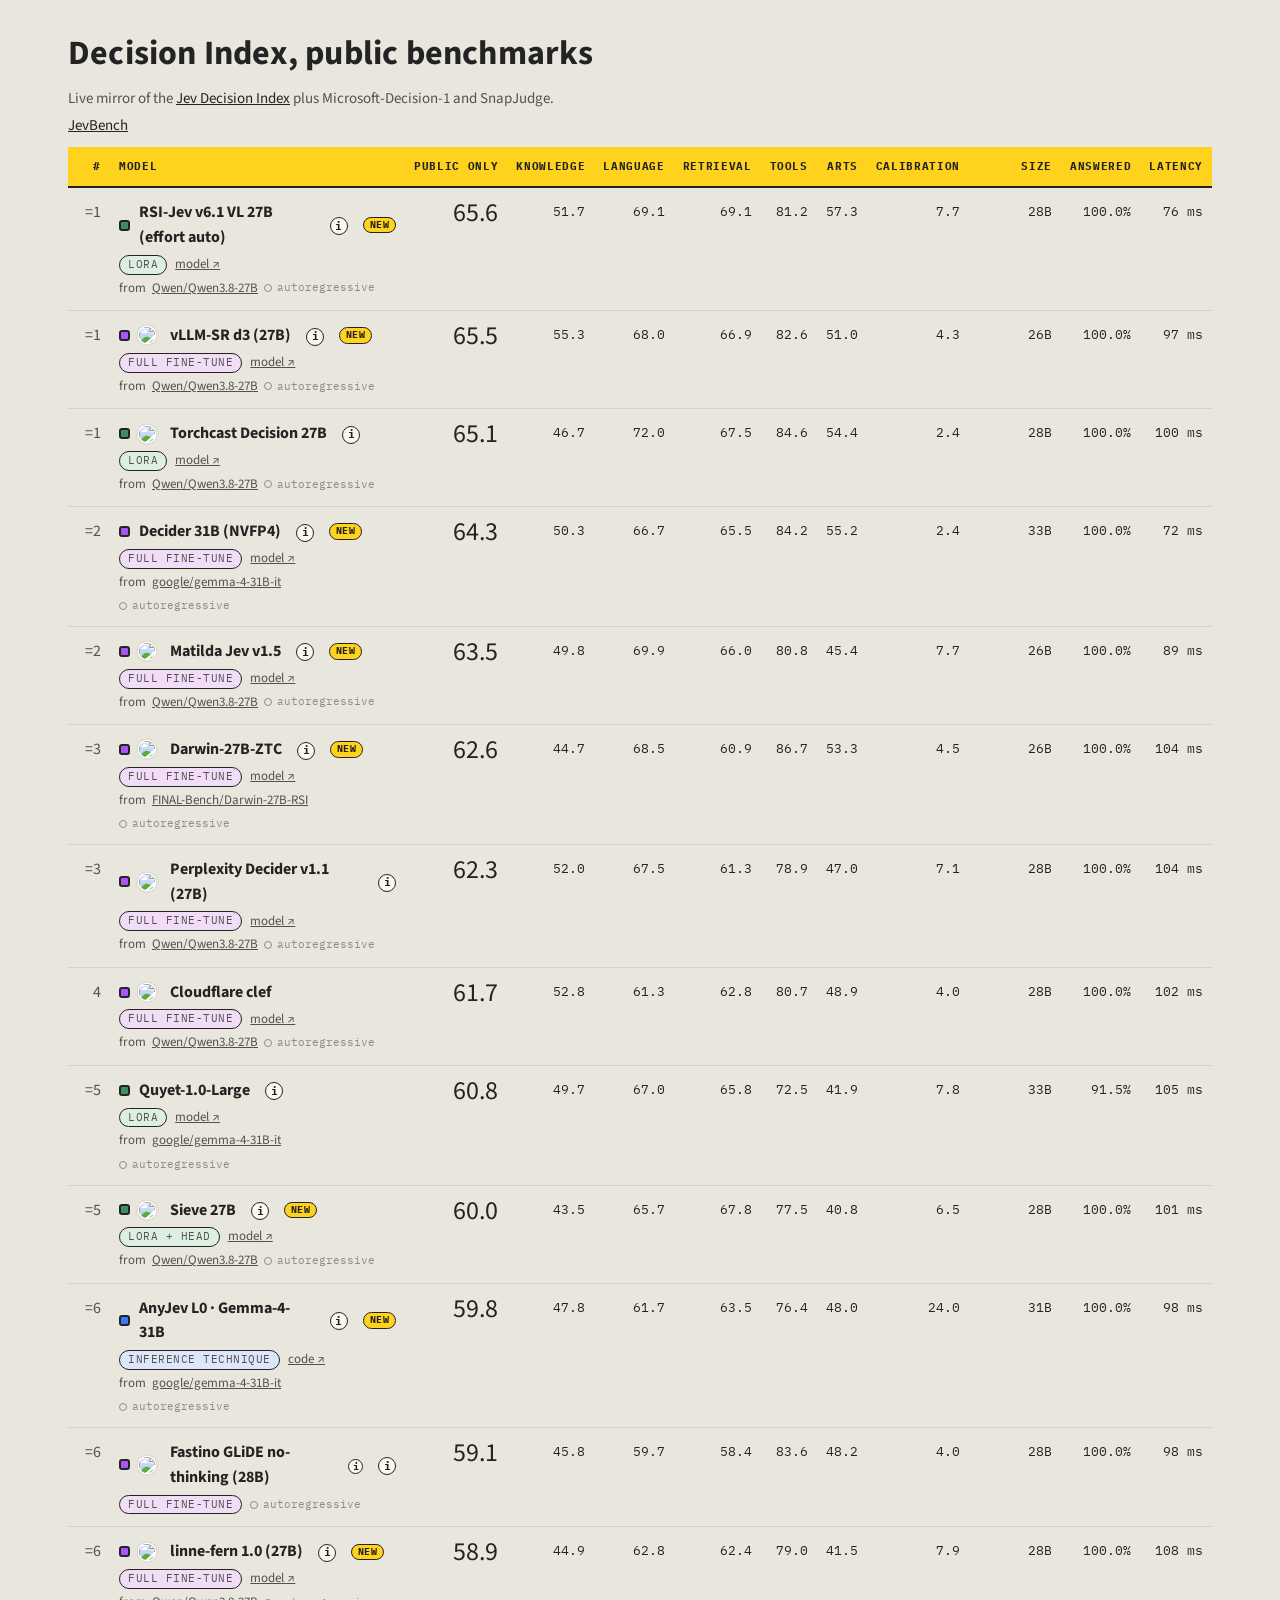
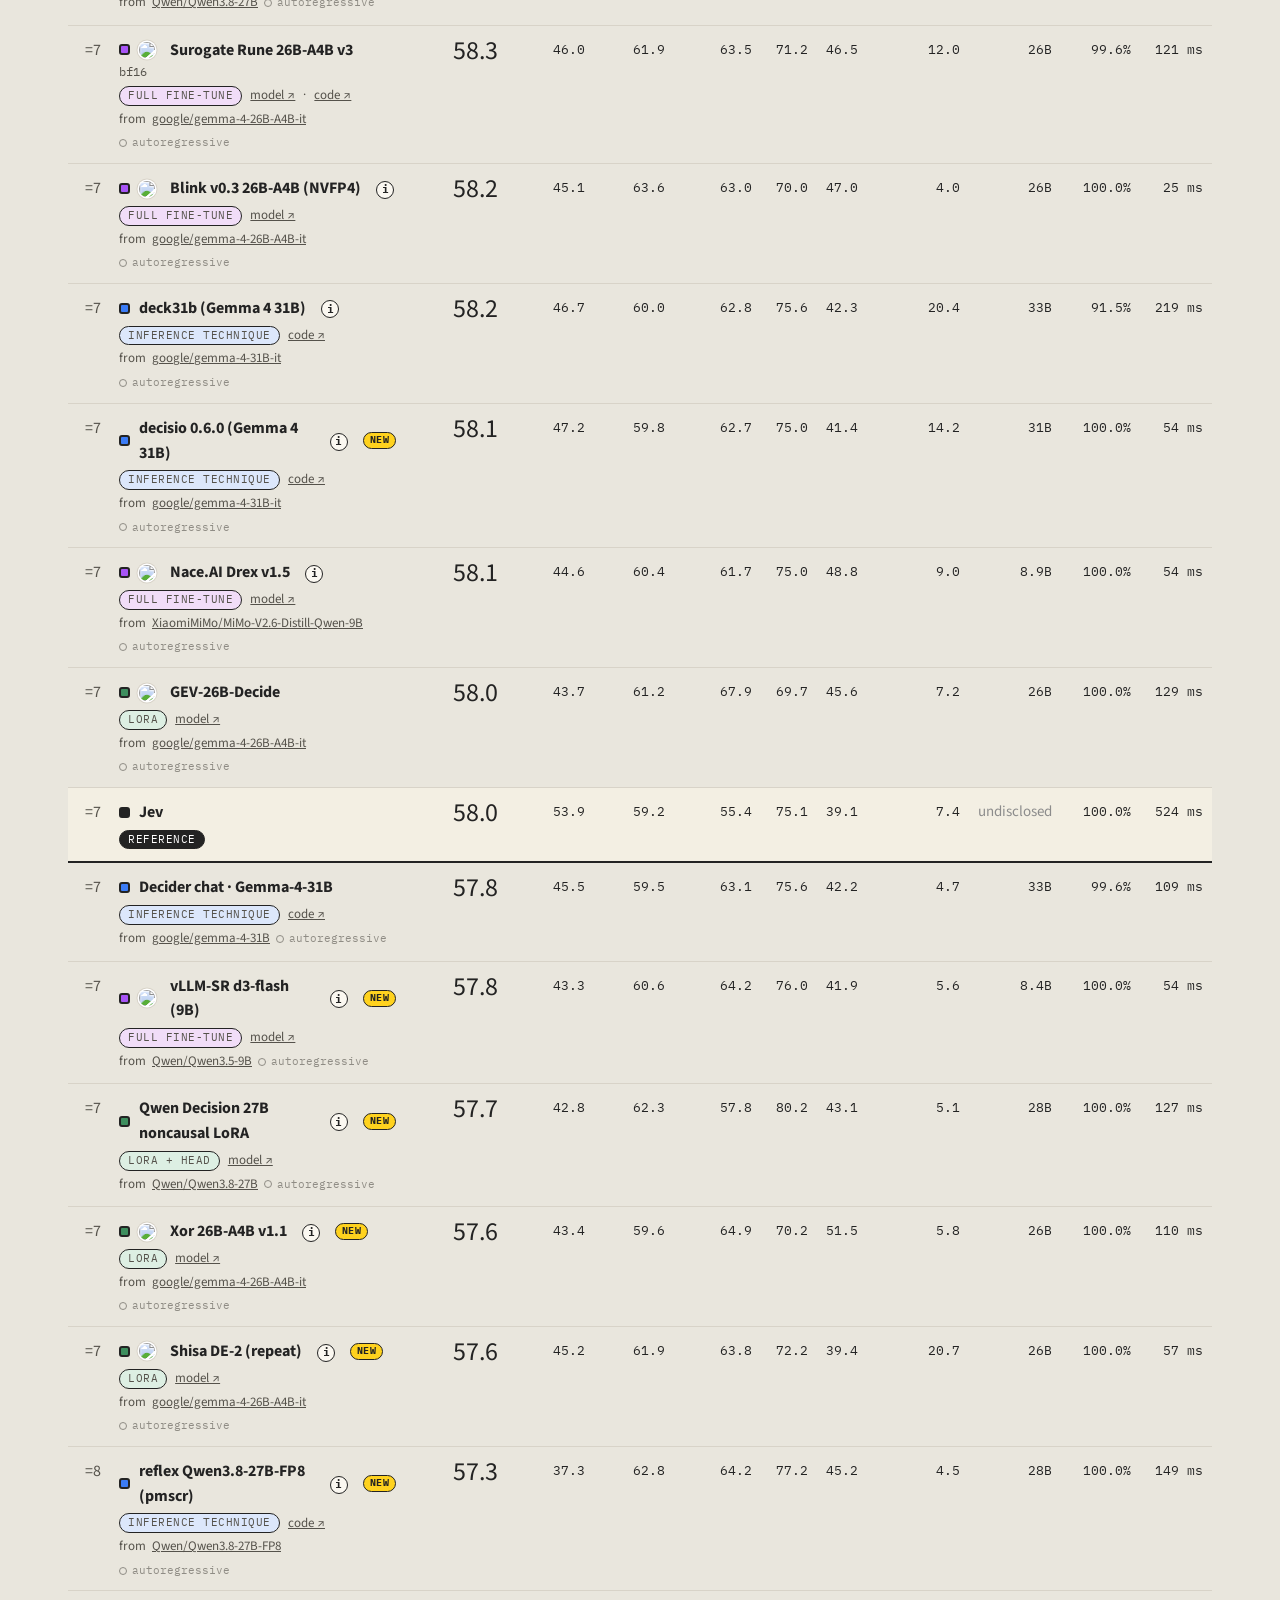
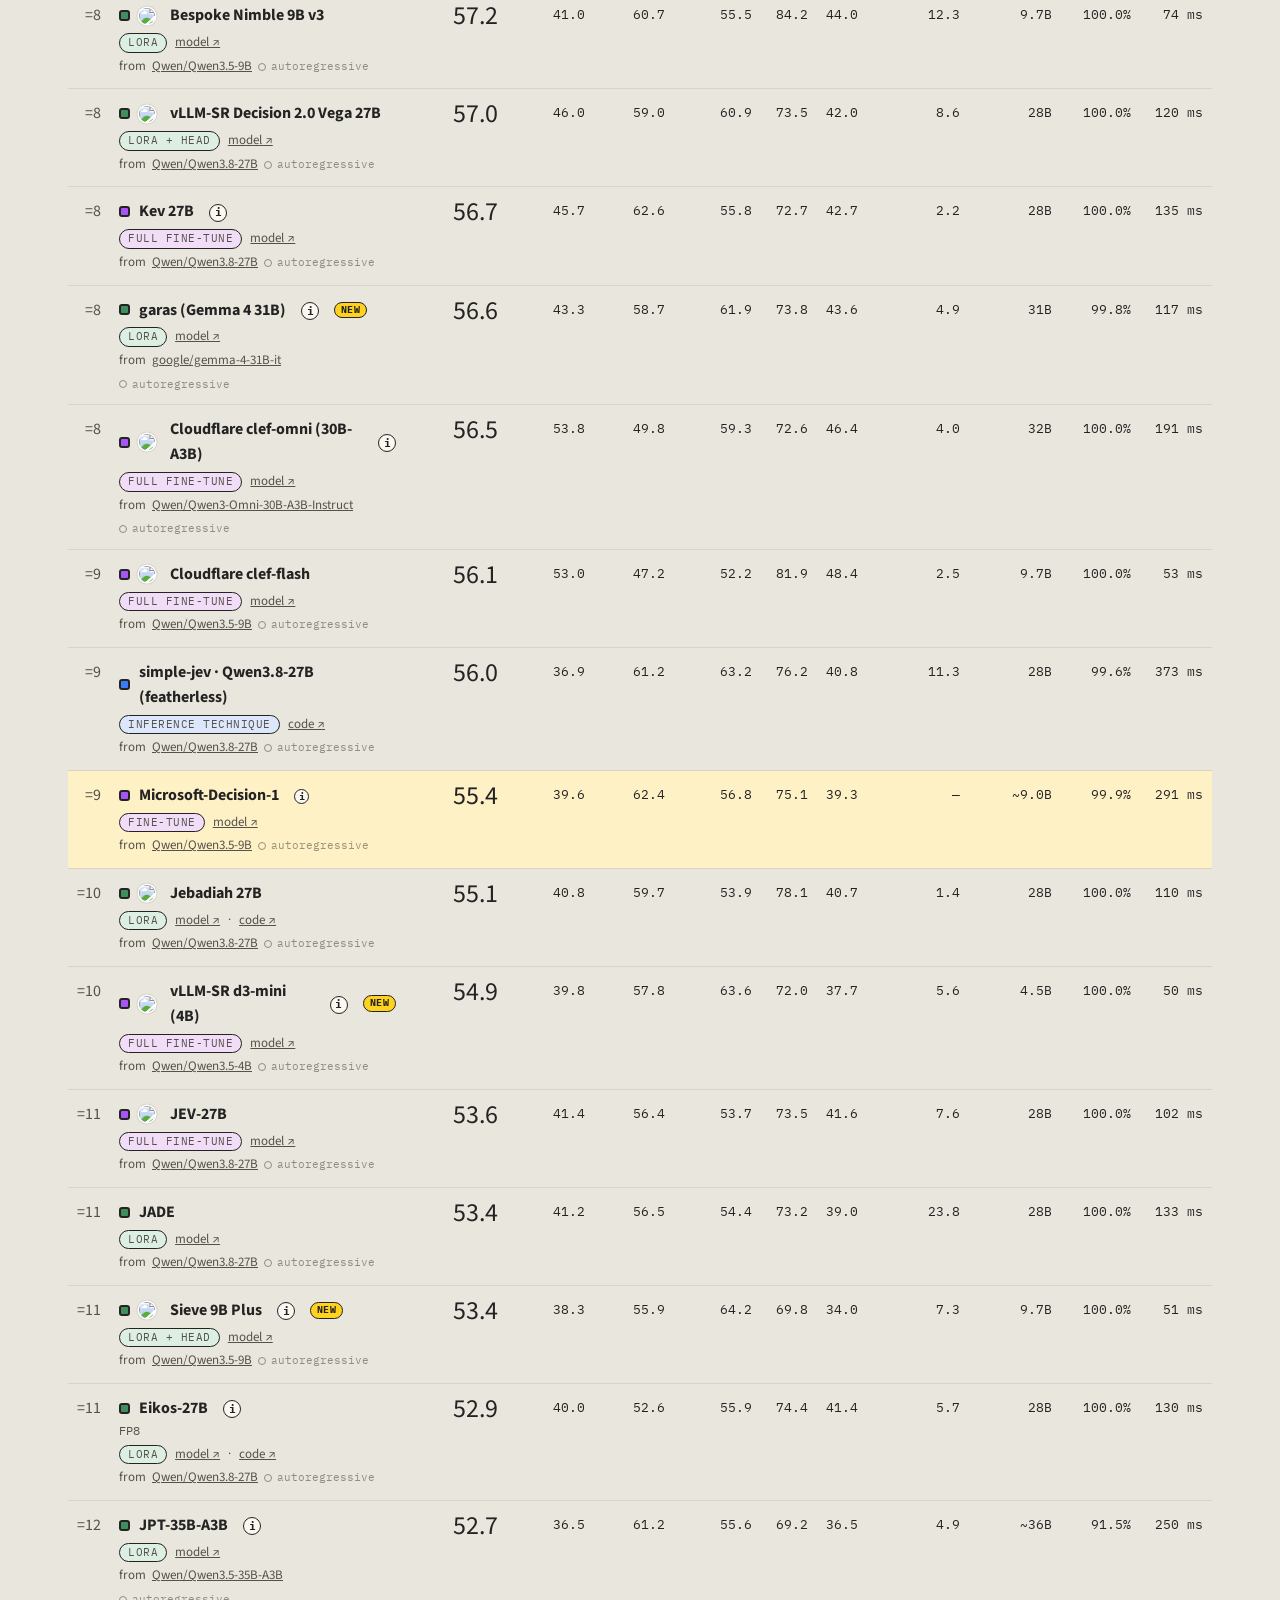
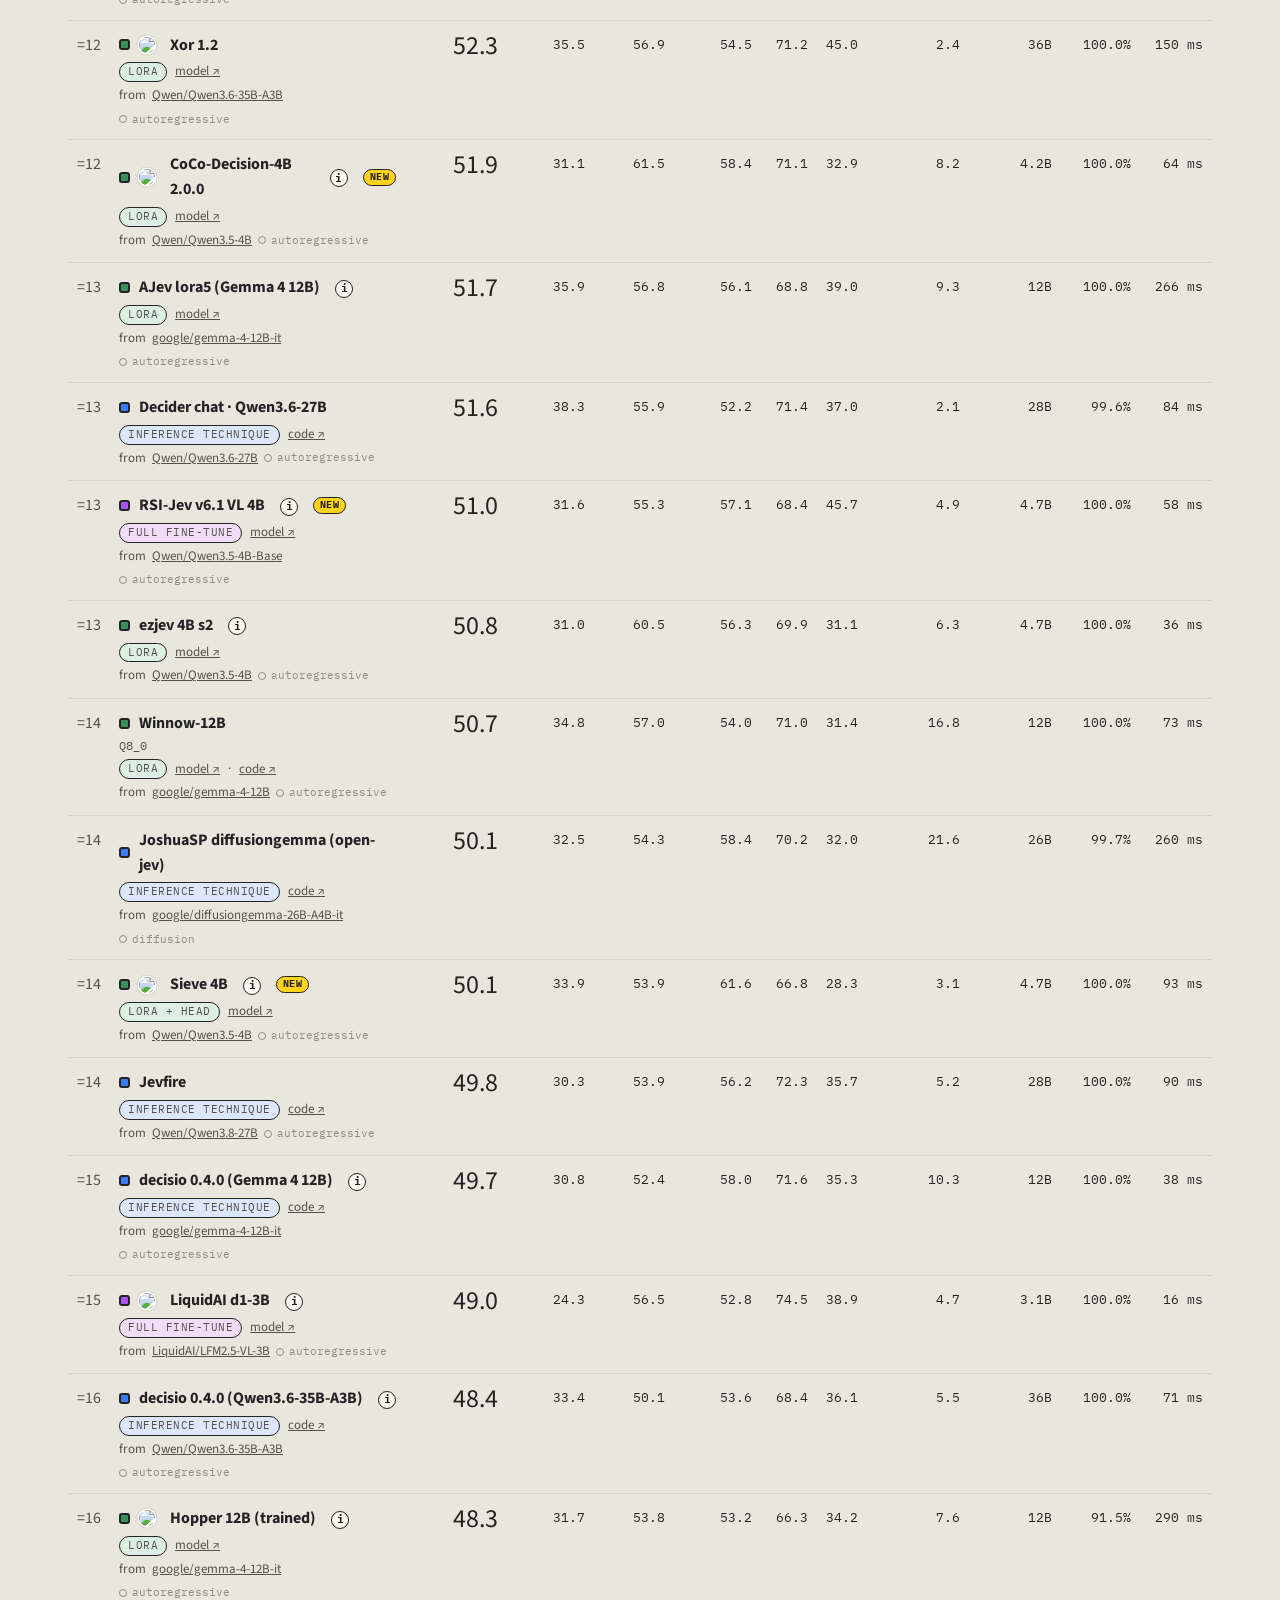
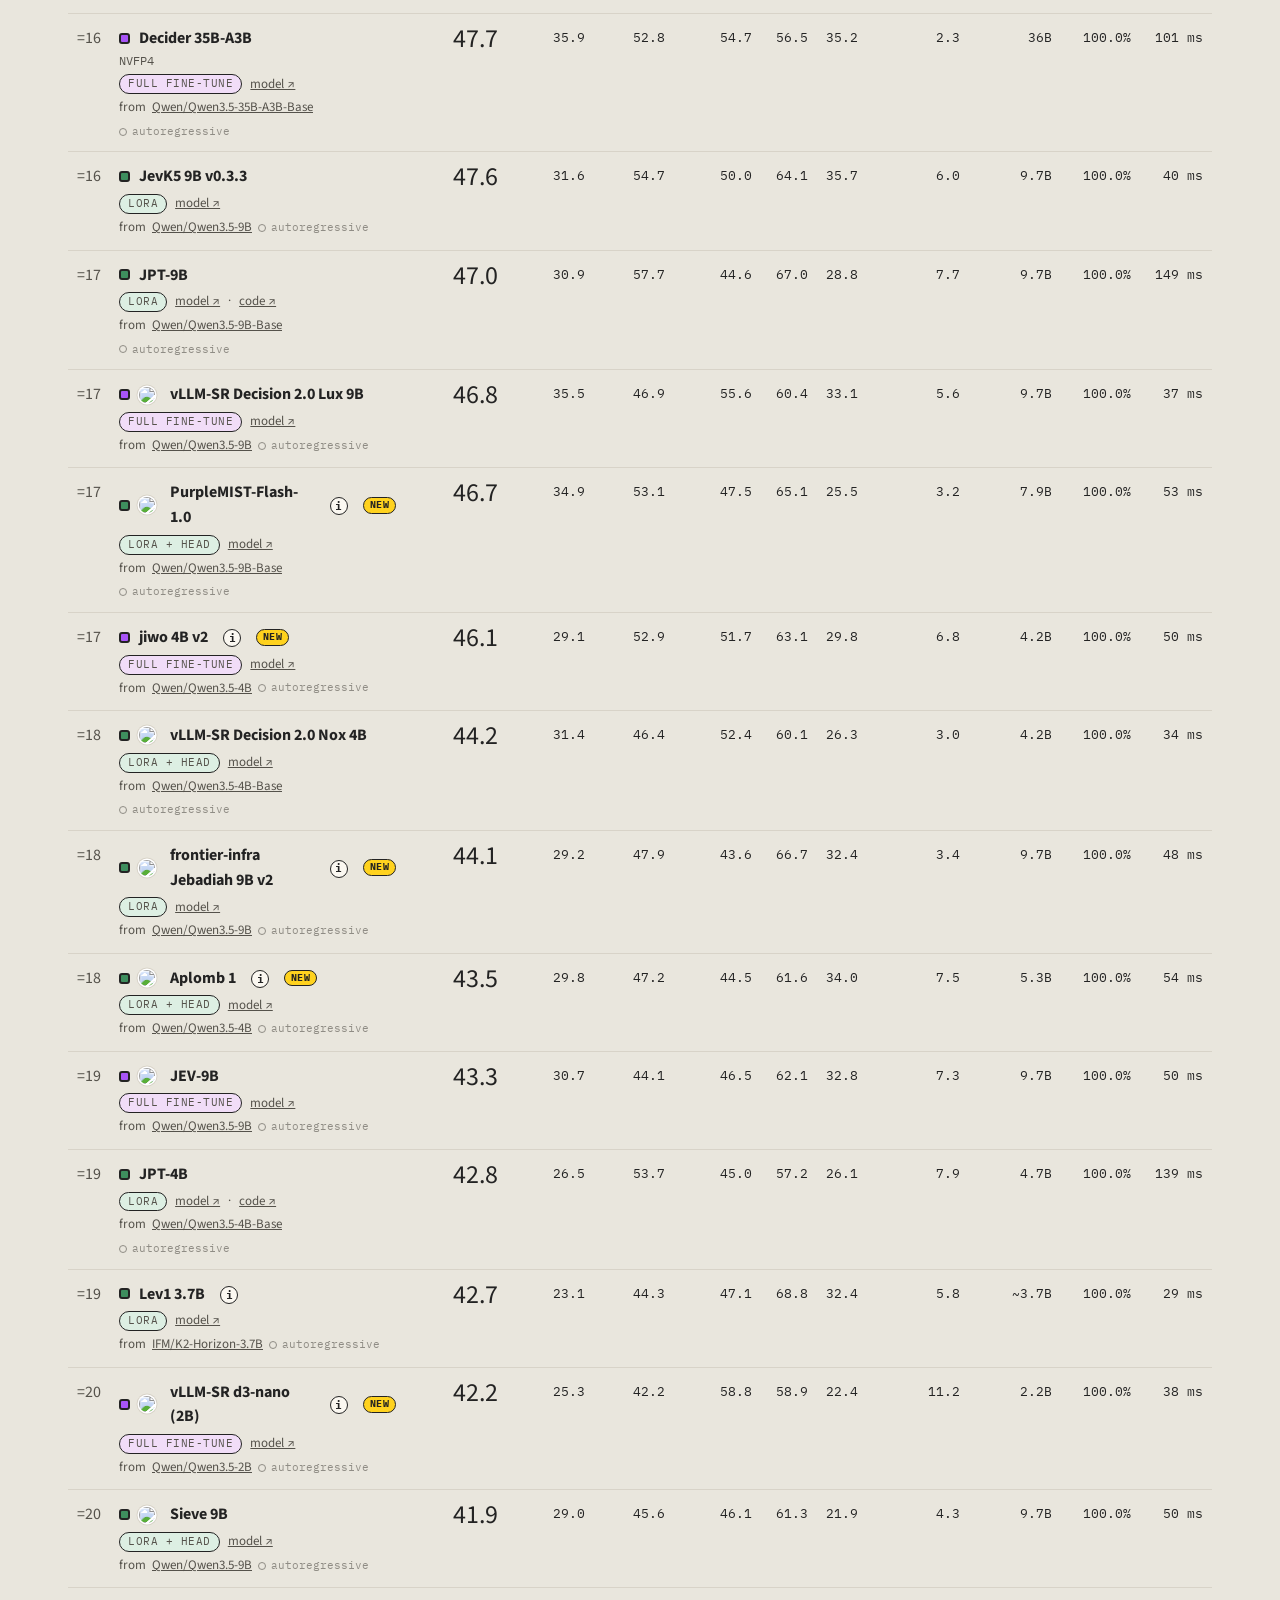
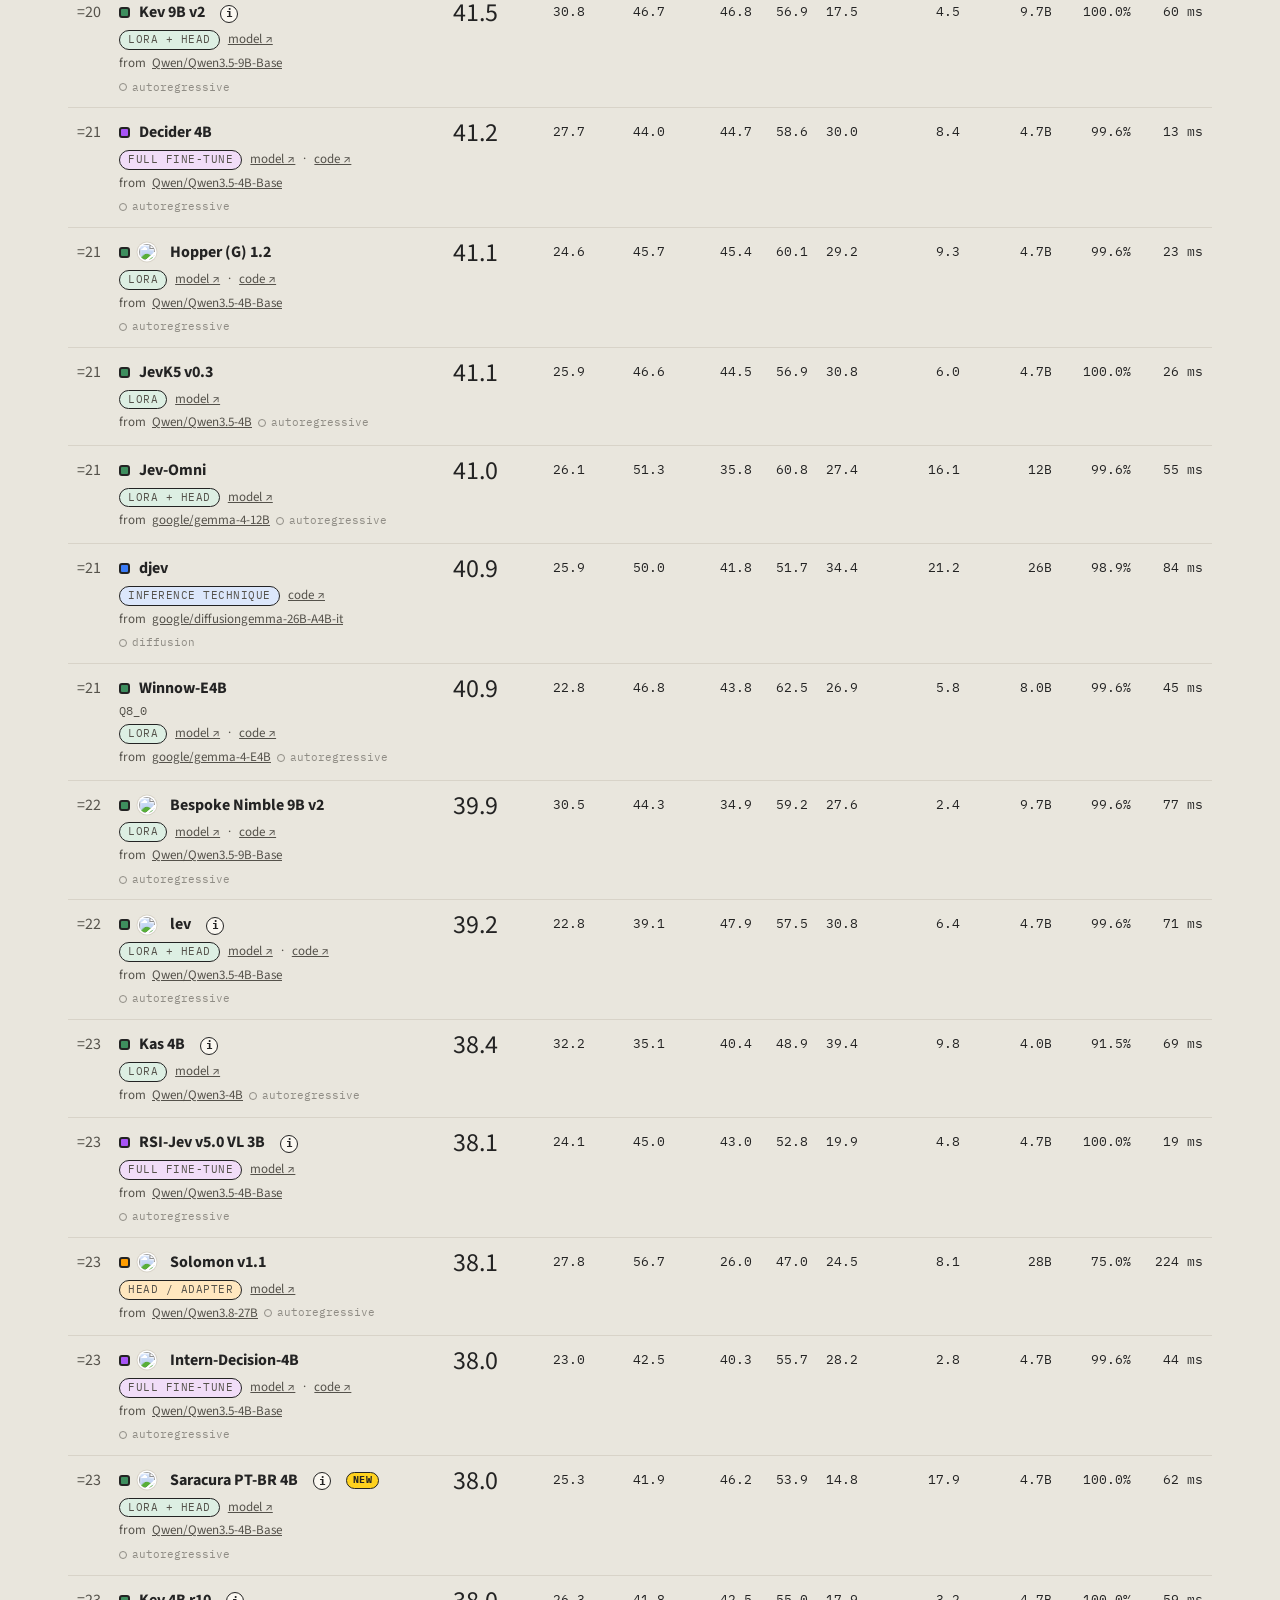
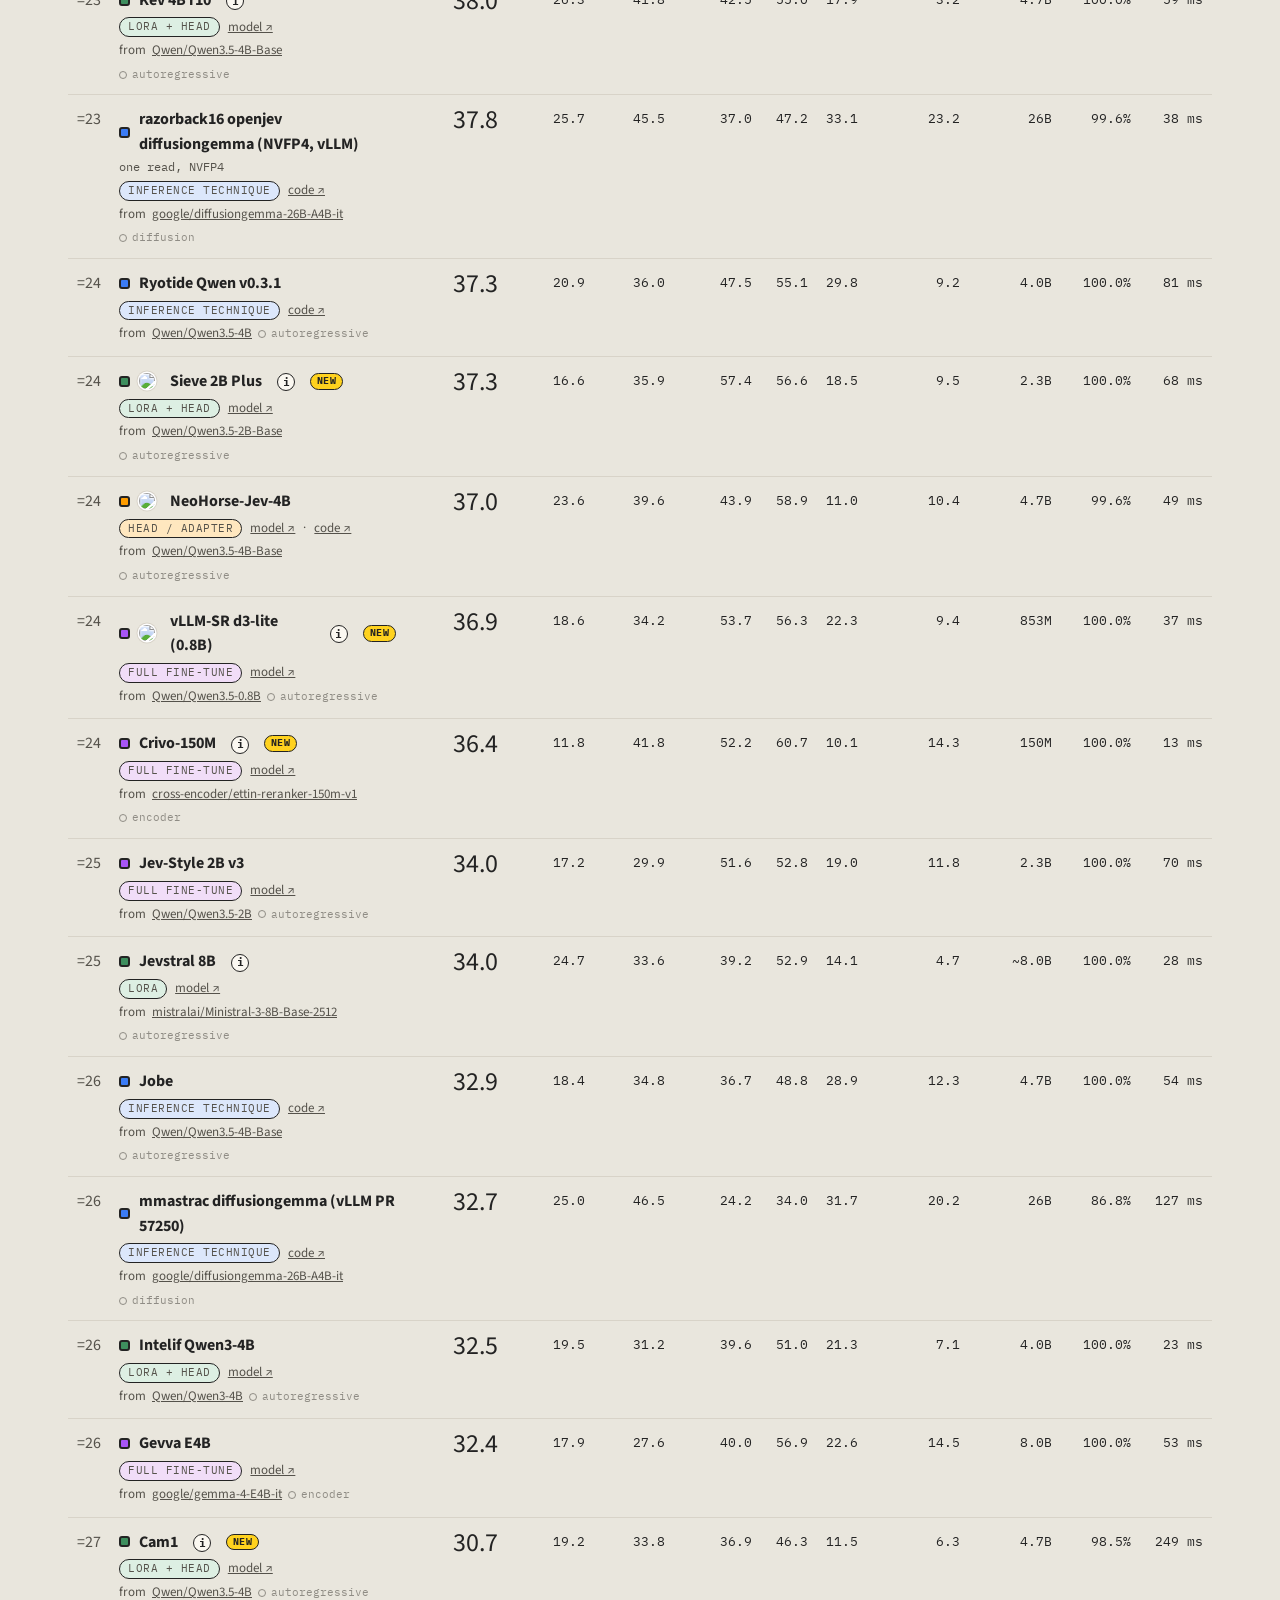
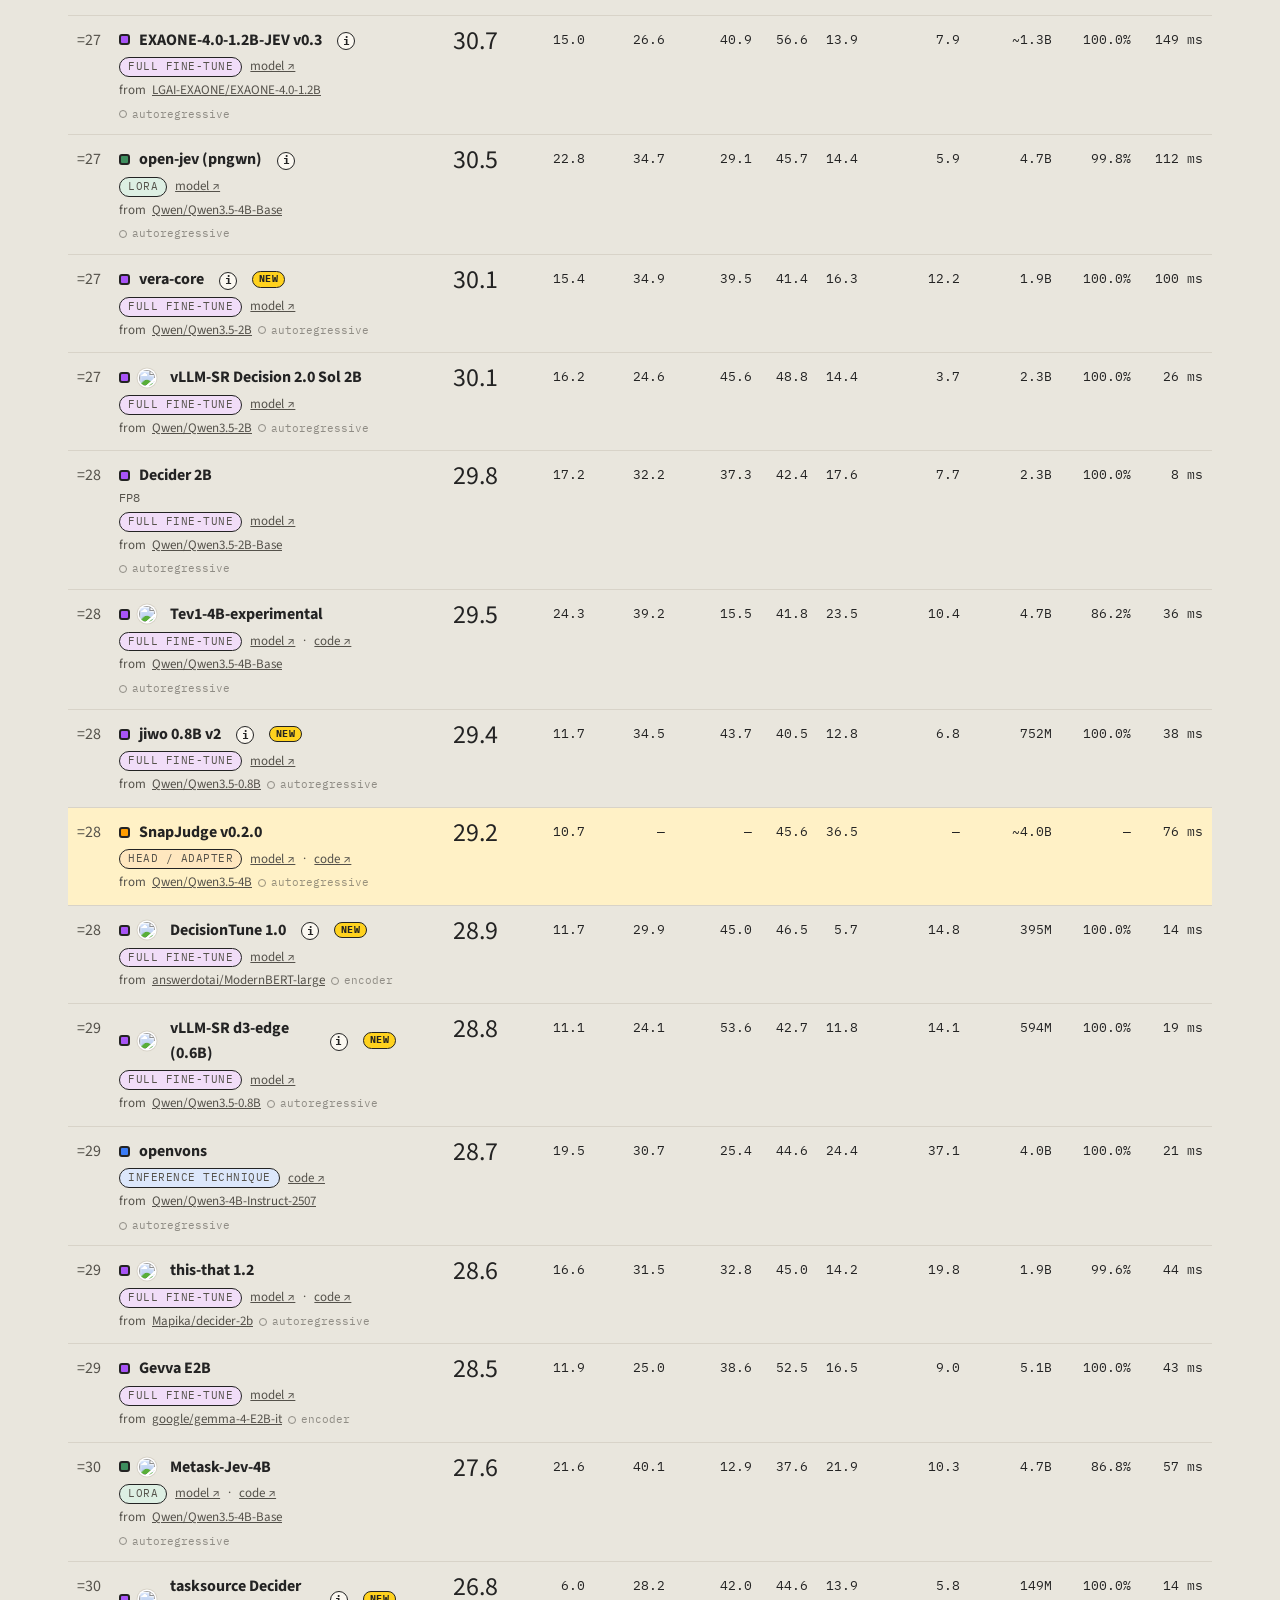
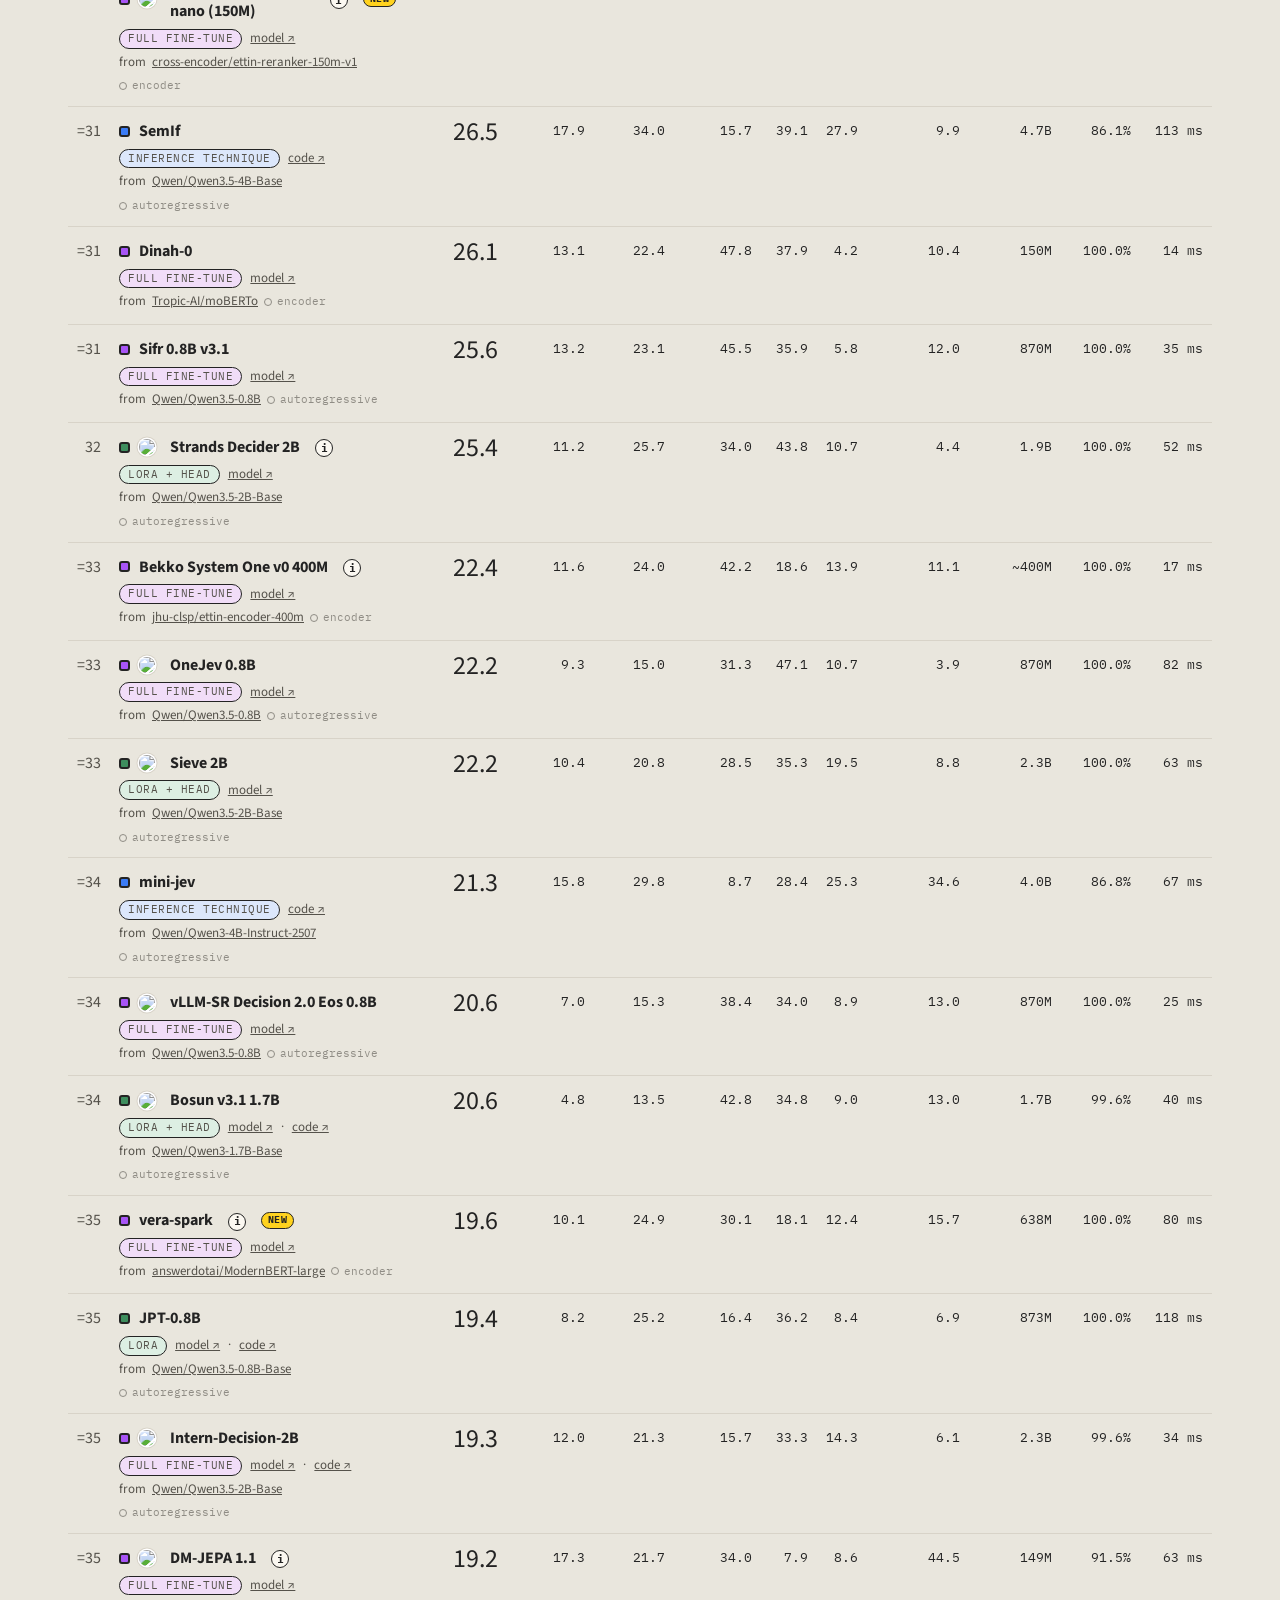
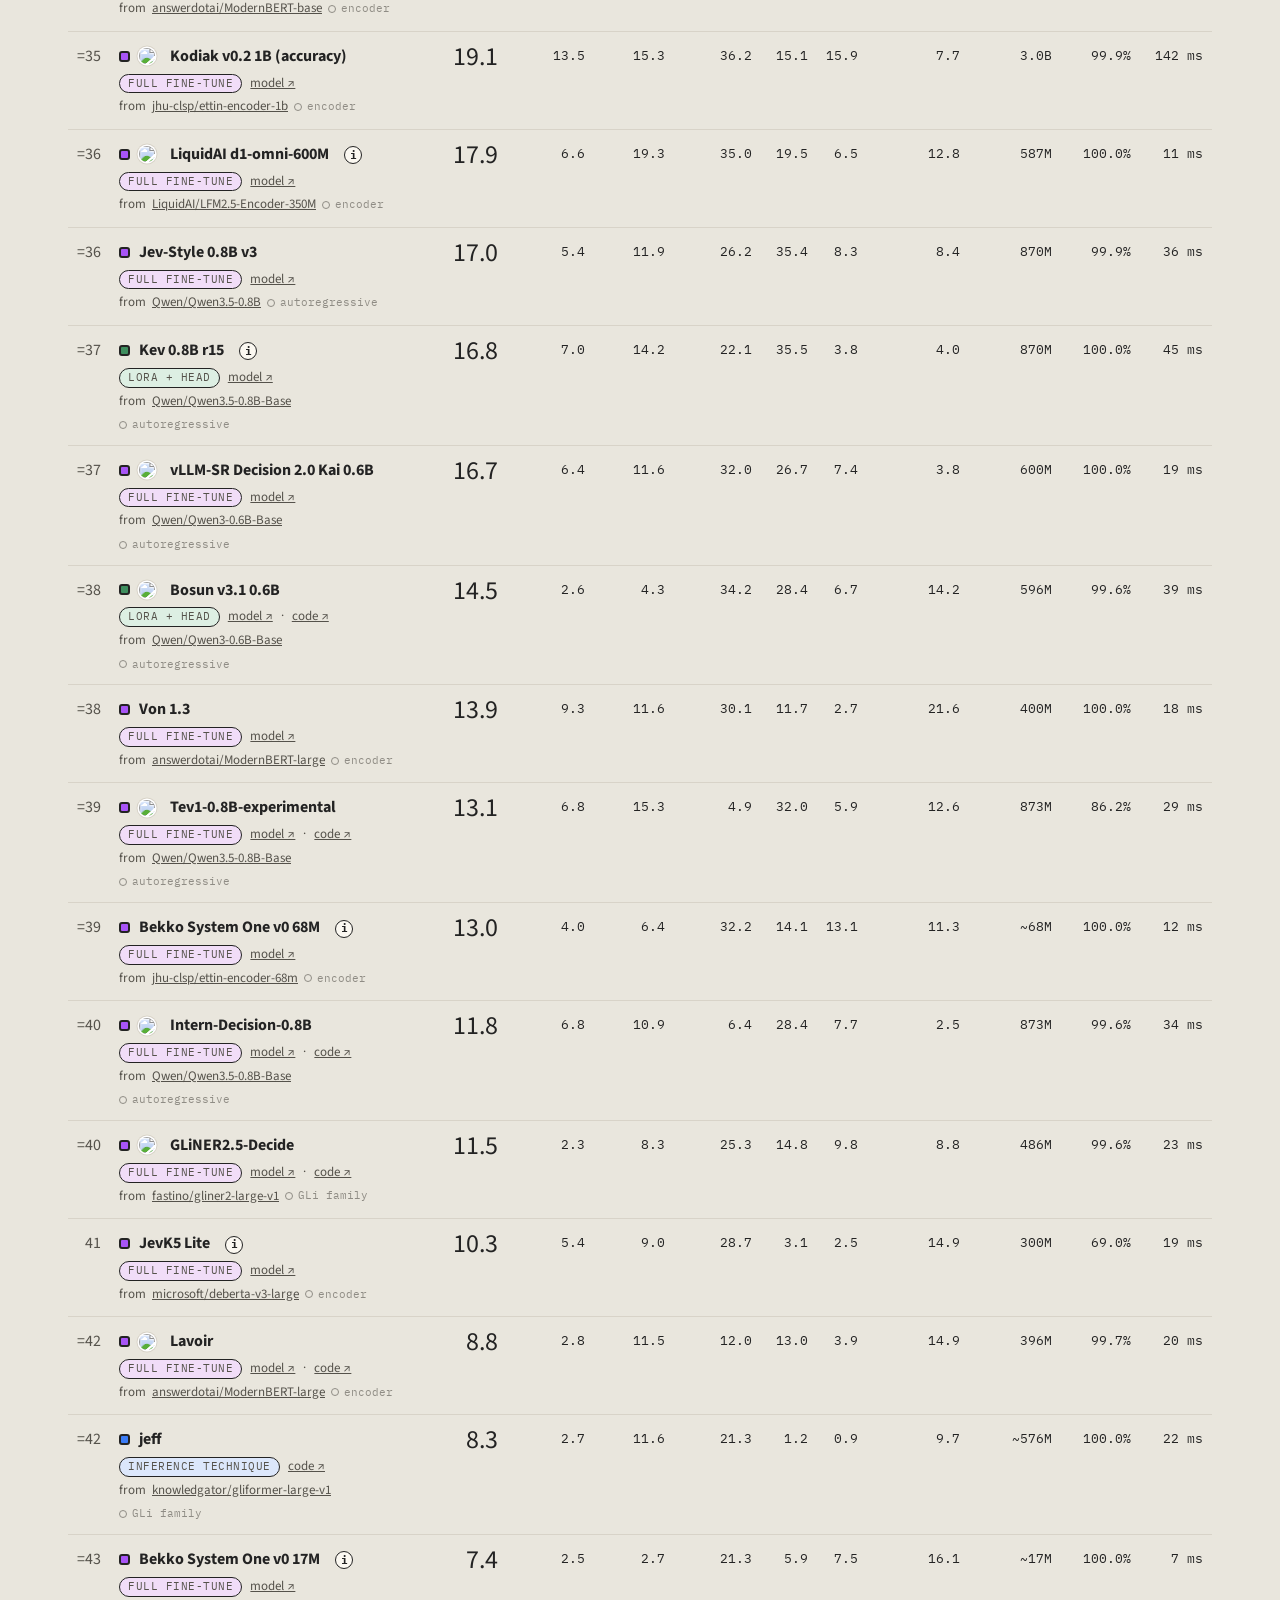
==== commit 72cf0dc6: "Site: JevBench link Co-Authored-By: Claude Fable 5.1 <noreply@anthropic.com> Claude-Session: https:/" ====
--- a/docs/index.html
+++ b/docs/index.html
@@ -548,6 +548,7 @@
 <div class="top">
 <h1>Decision Index, public benchmarks</h1>
 <p>Live mirror of the <a href="https://huggingface.co/spaces/multimodalart/jev-decision-index" target="_blank" rel="noopener">Jev Decision Index</a> plus Microsoft-Decision-1 and SnapJudge.</p>
+<p><a href="https://benchmarkheaven.com/jev-models" target="_blank" rel="noopener">JevBench</a></p>
 <p id="status" class="foot" hidden></p>
 </div>
 <main class="wrap"><div id="table"><div id="app"></div></div></main>
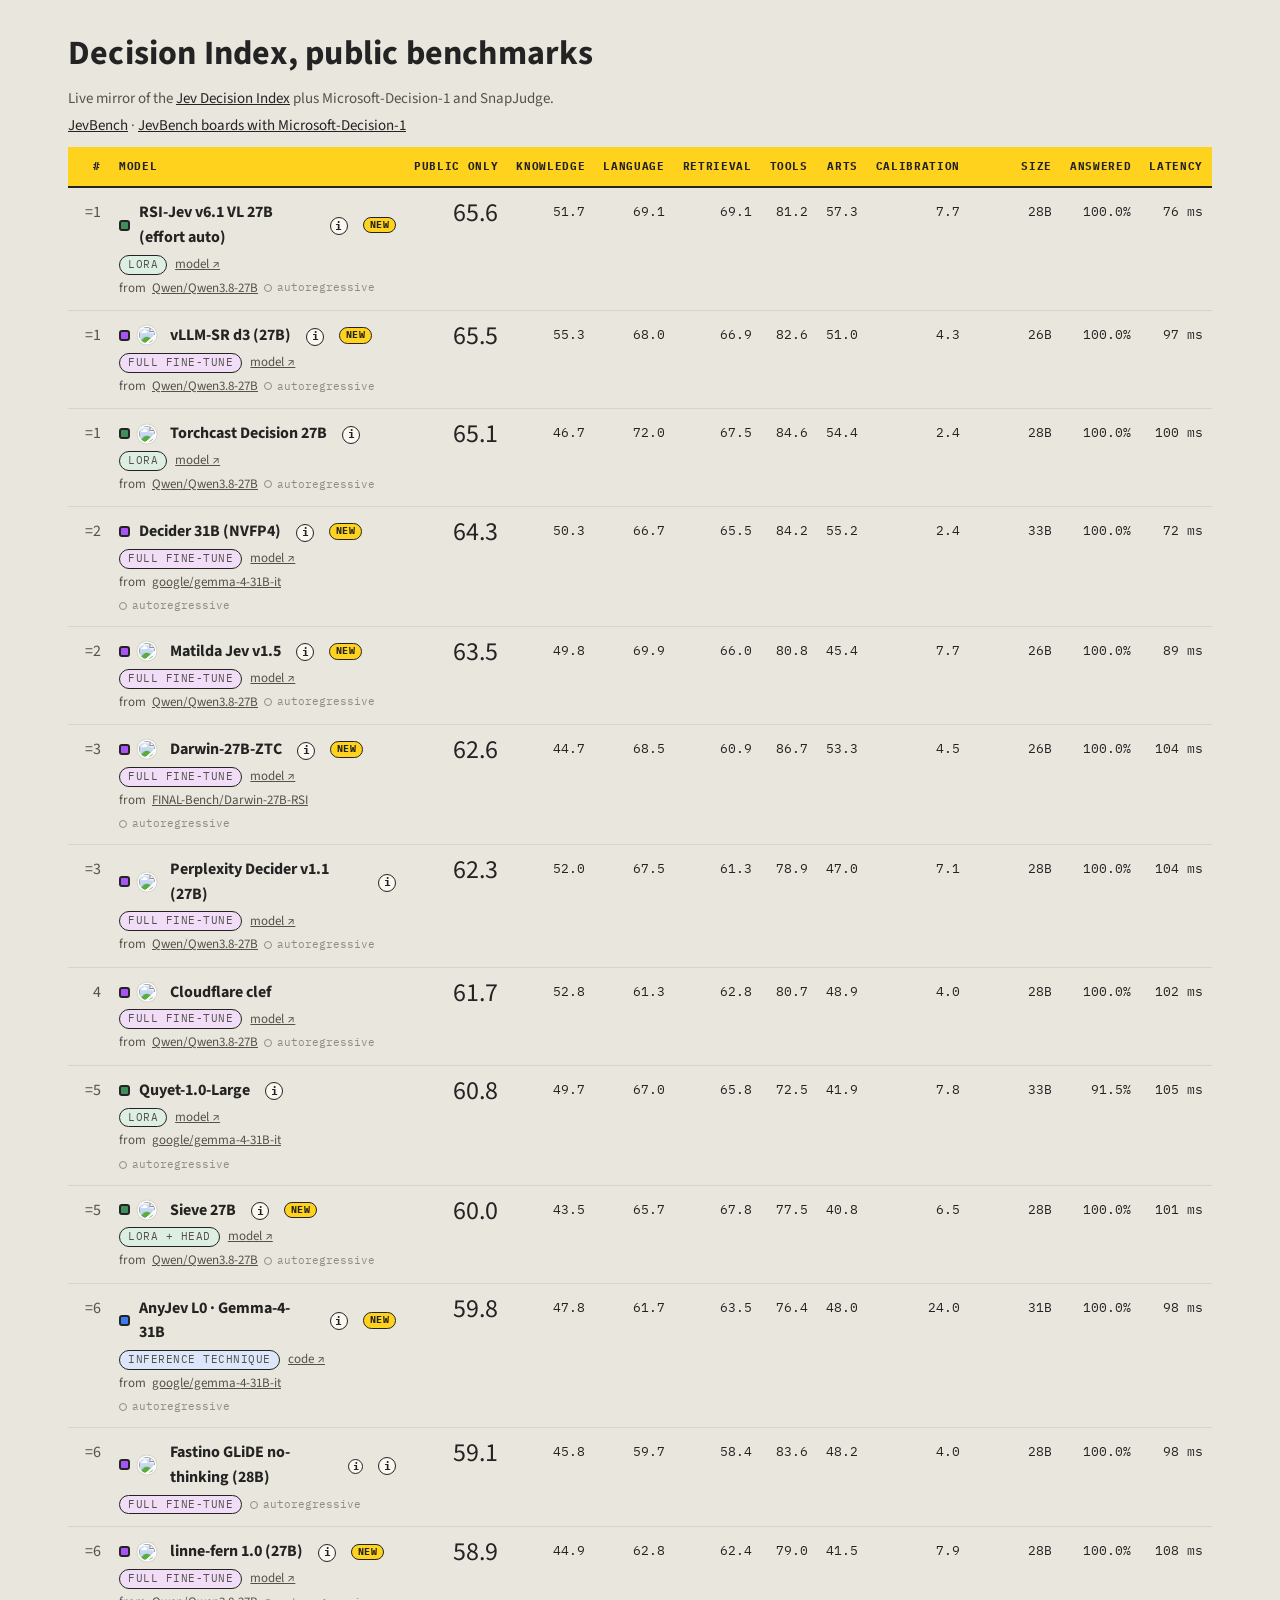
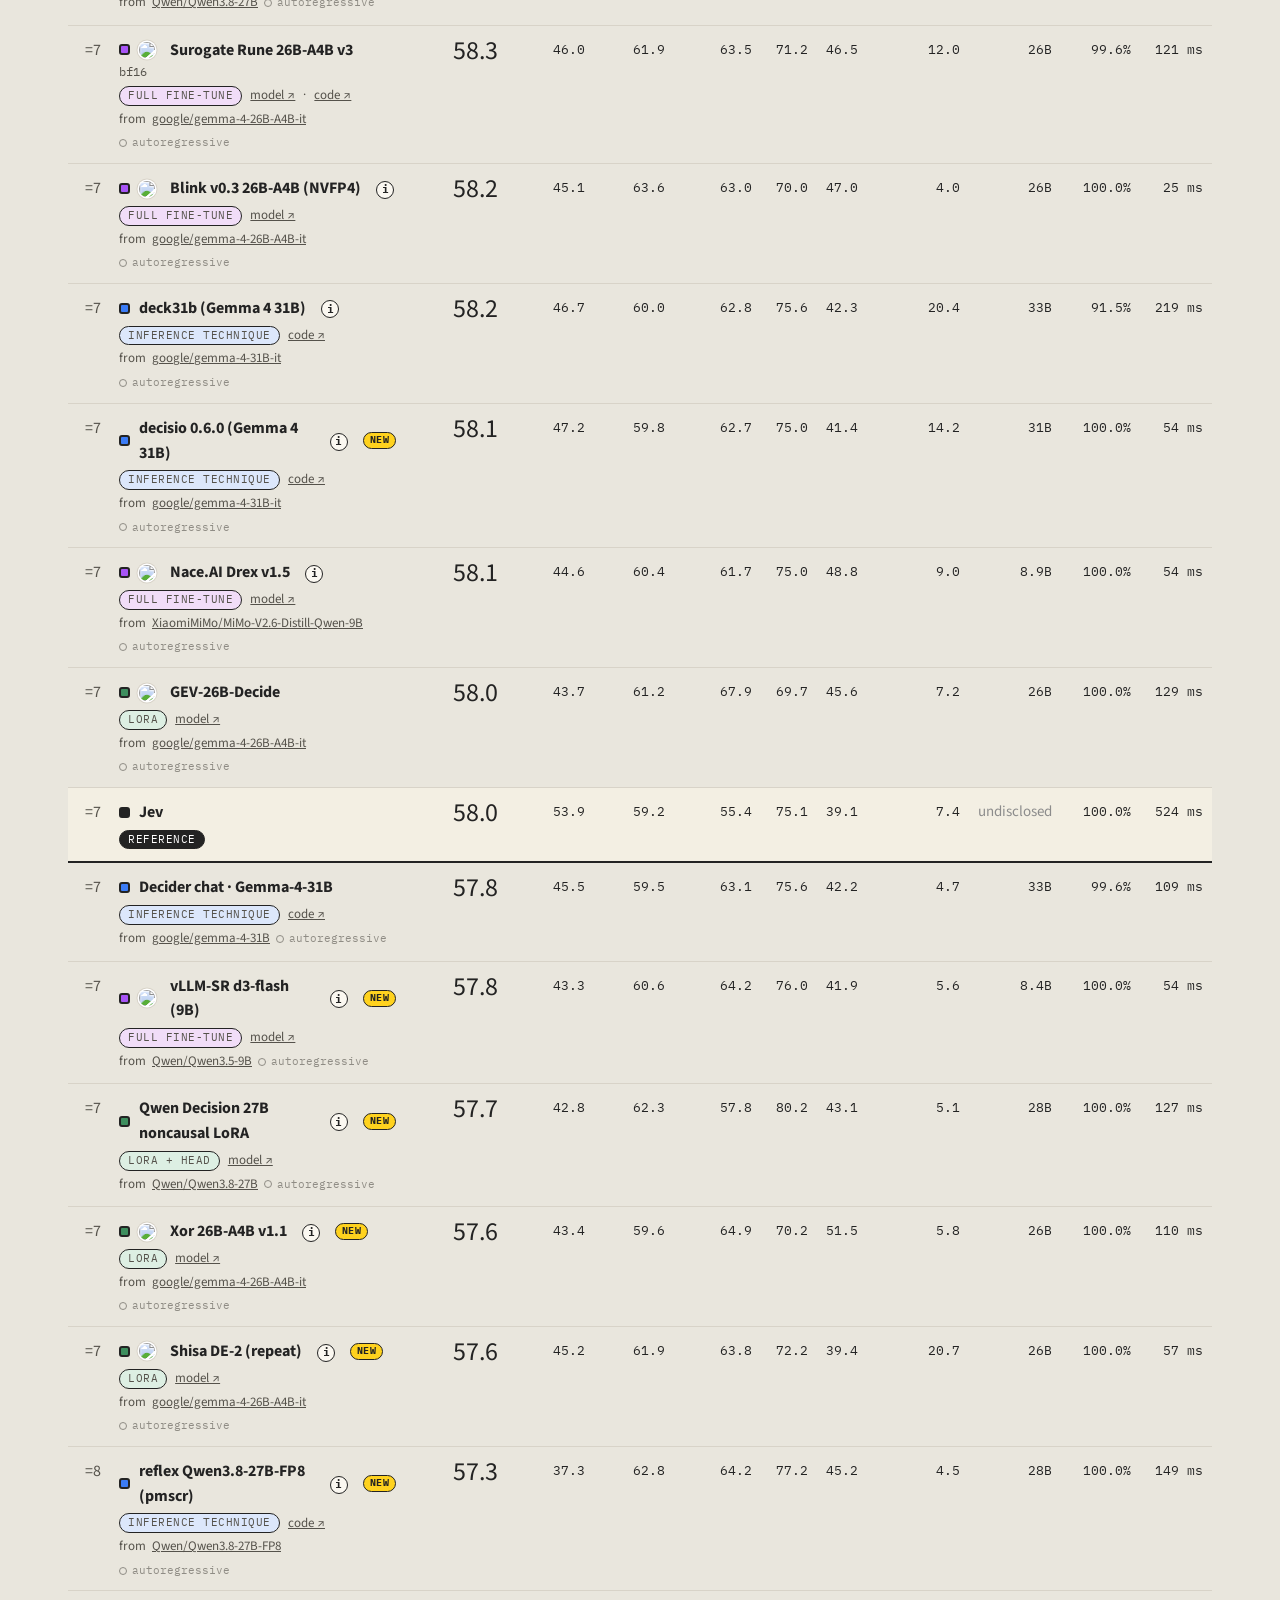
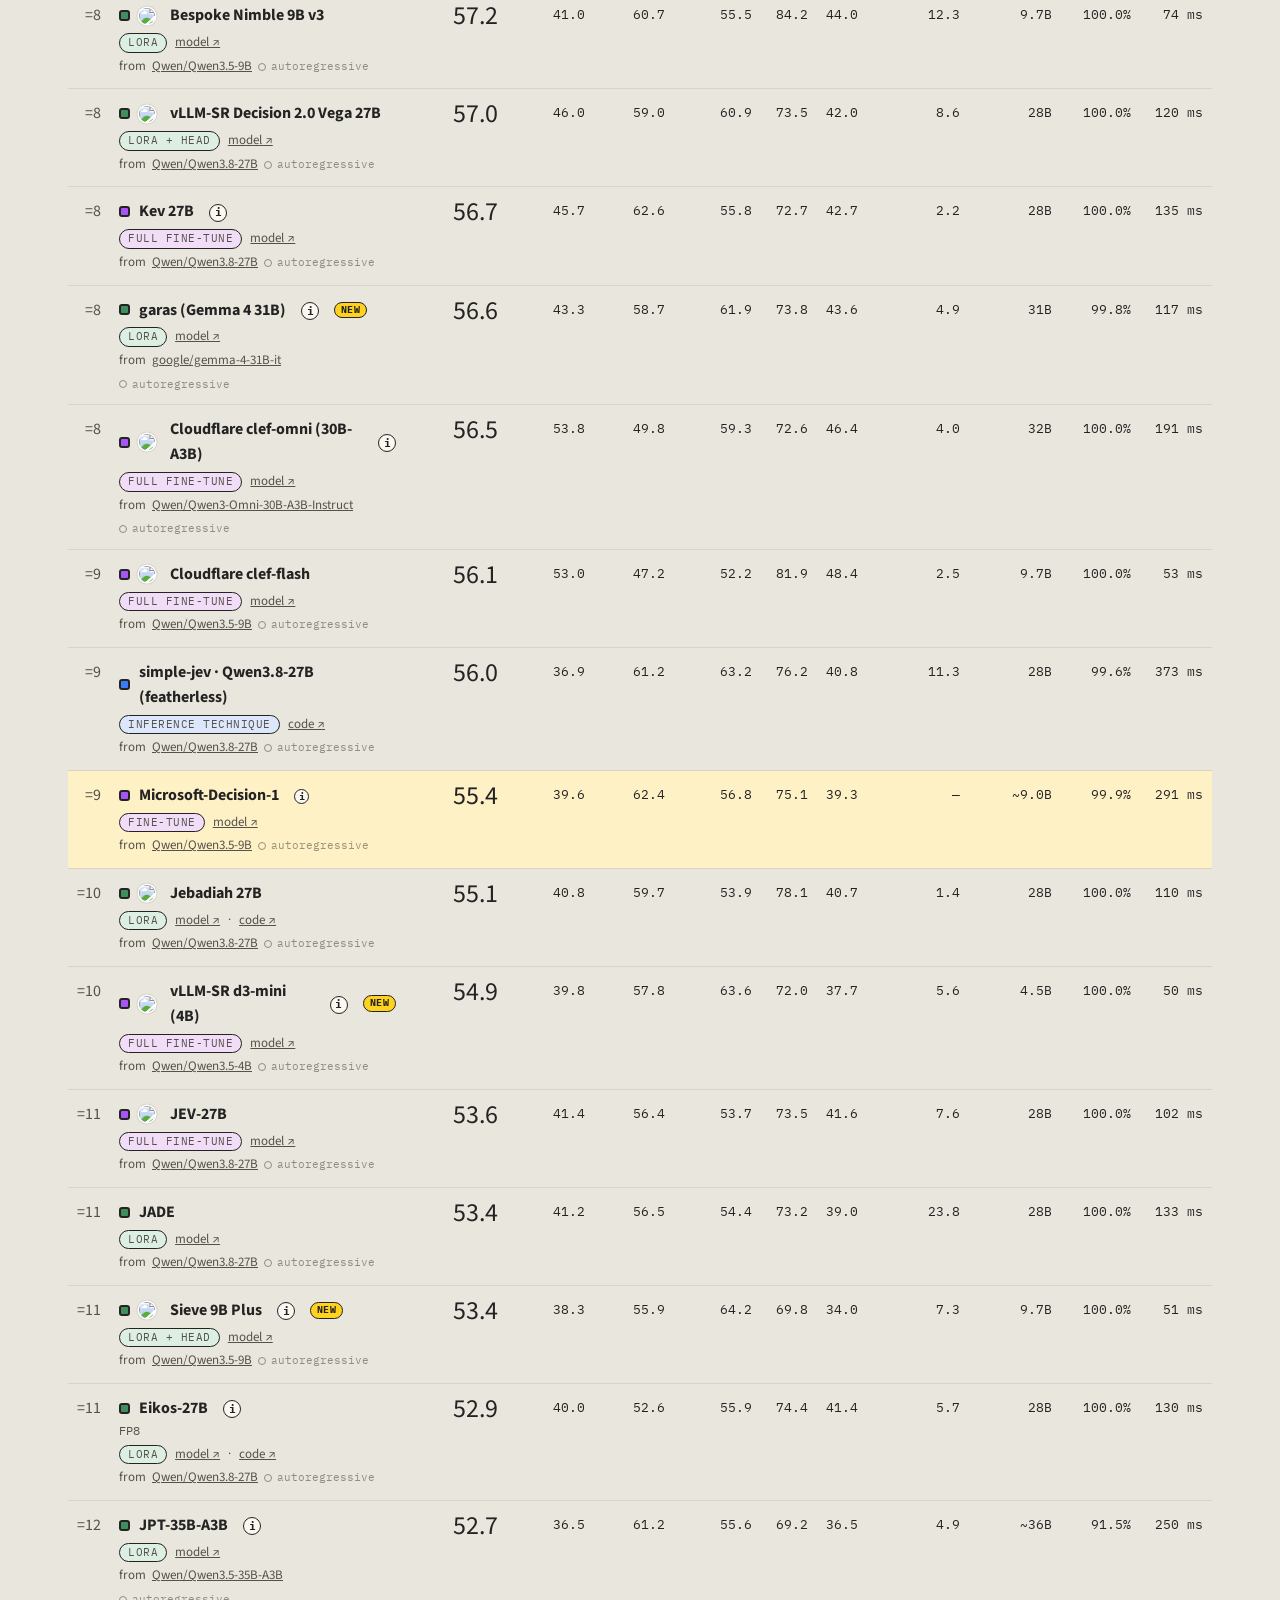
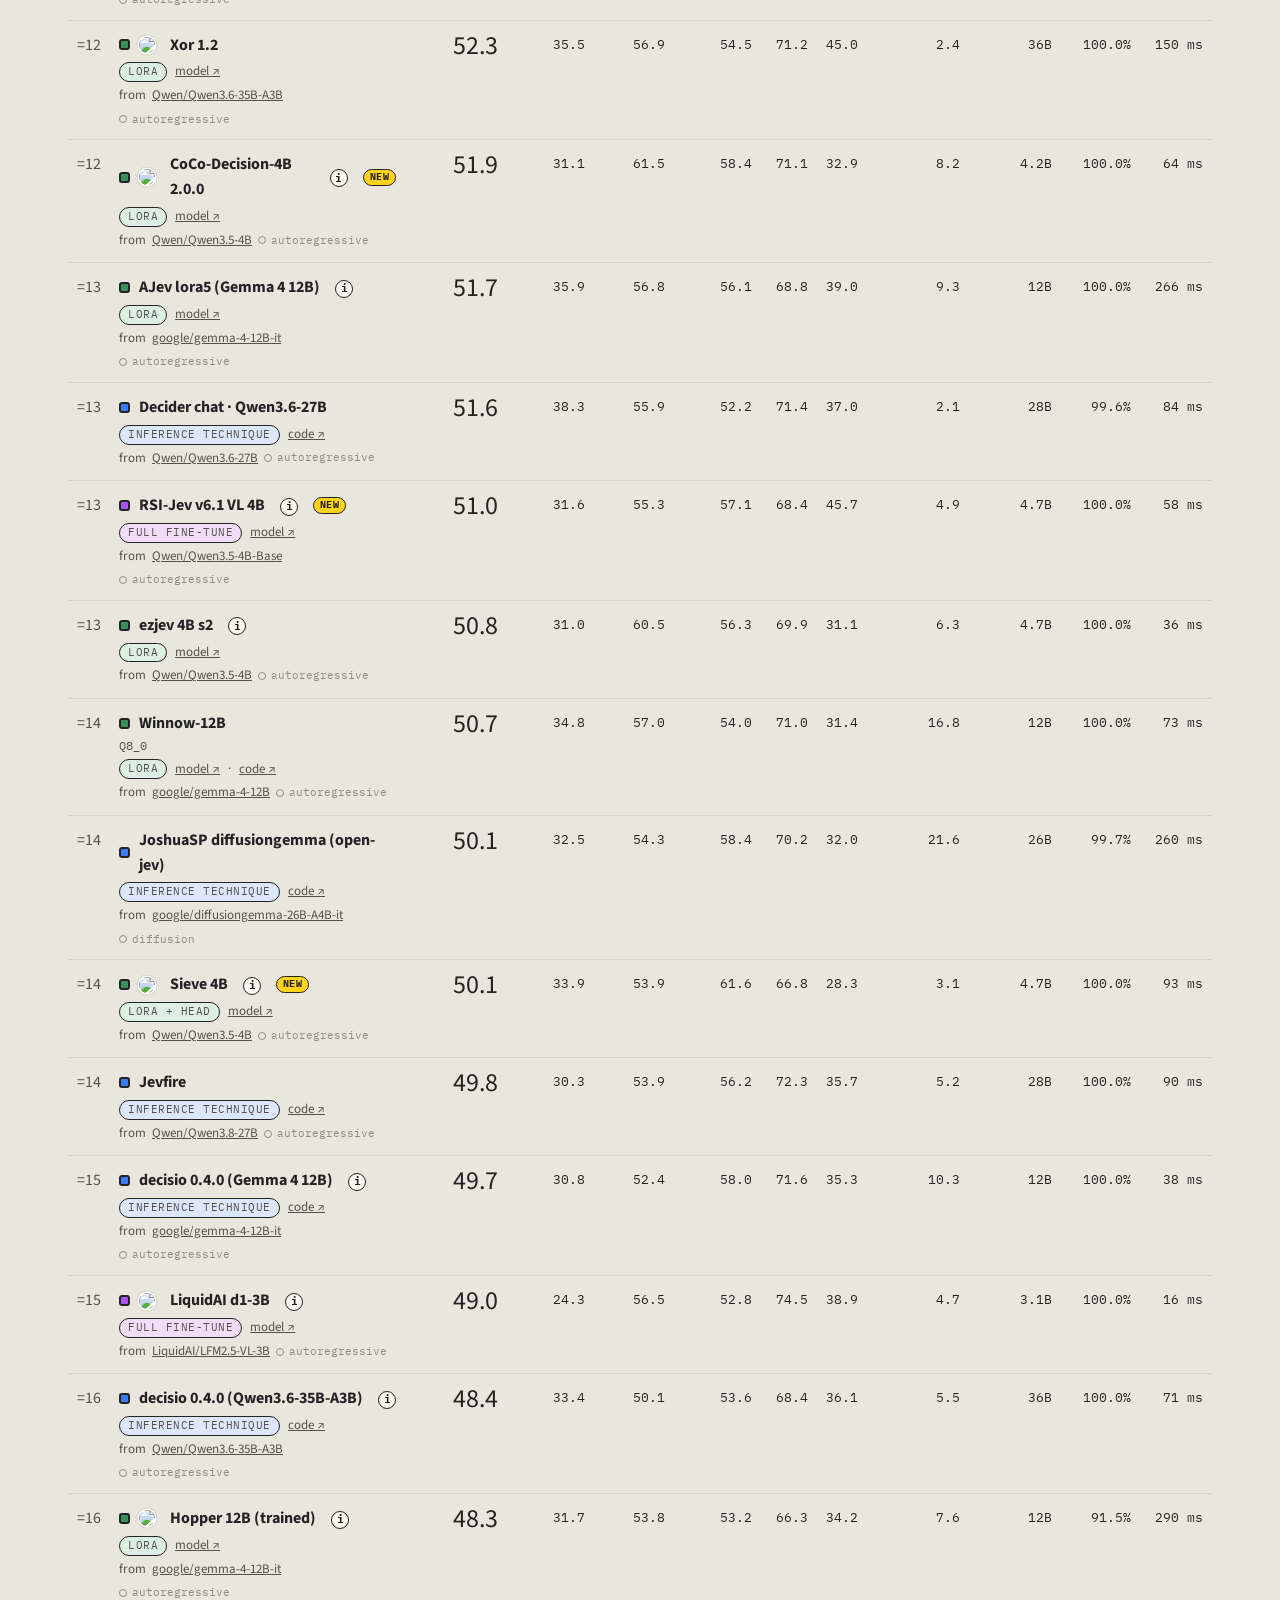
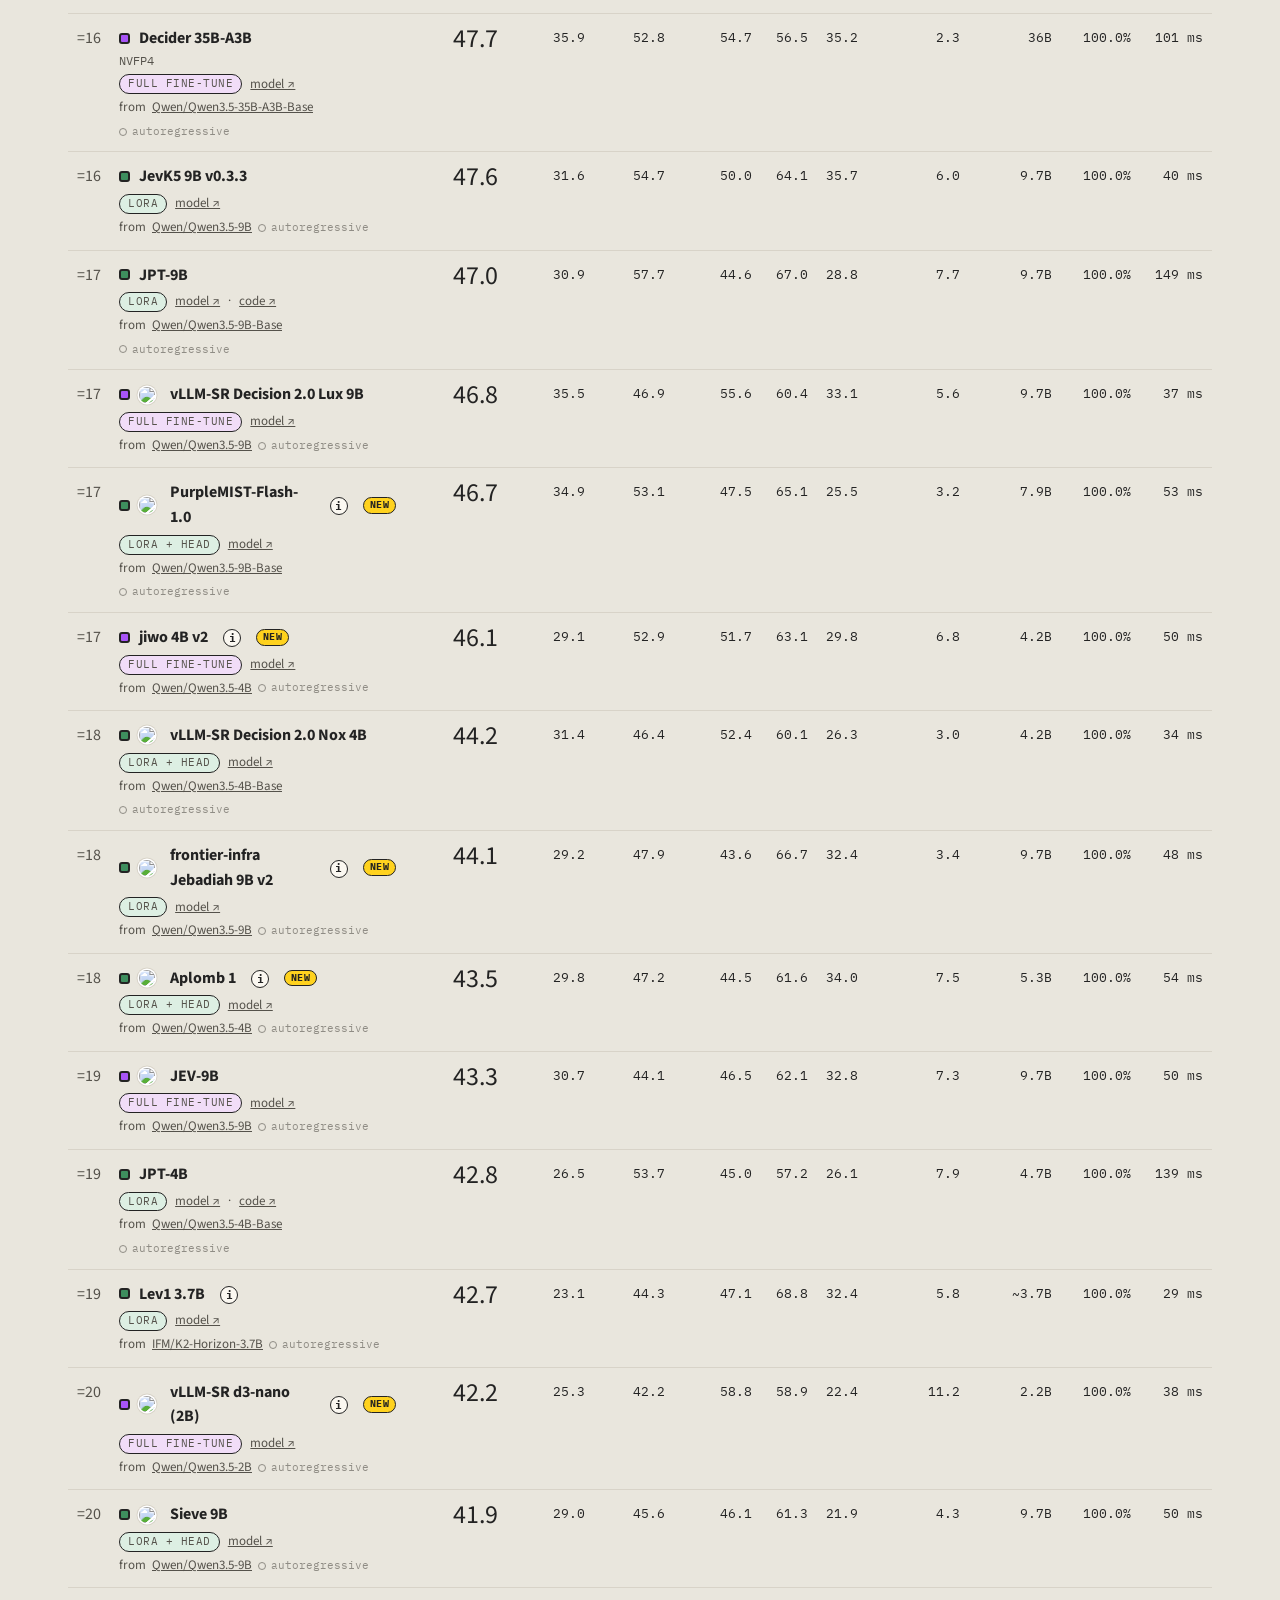
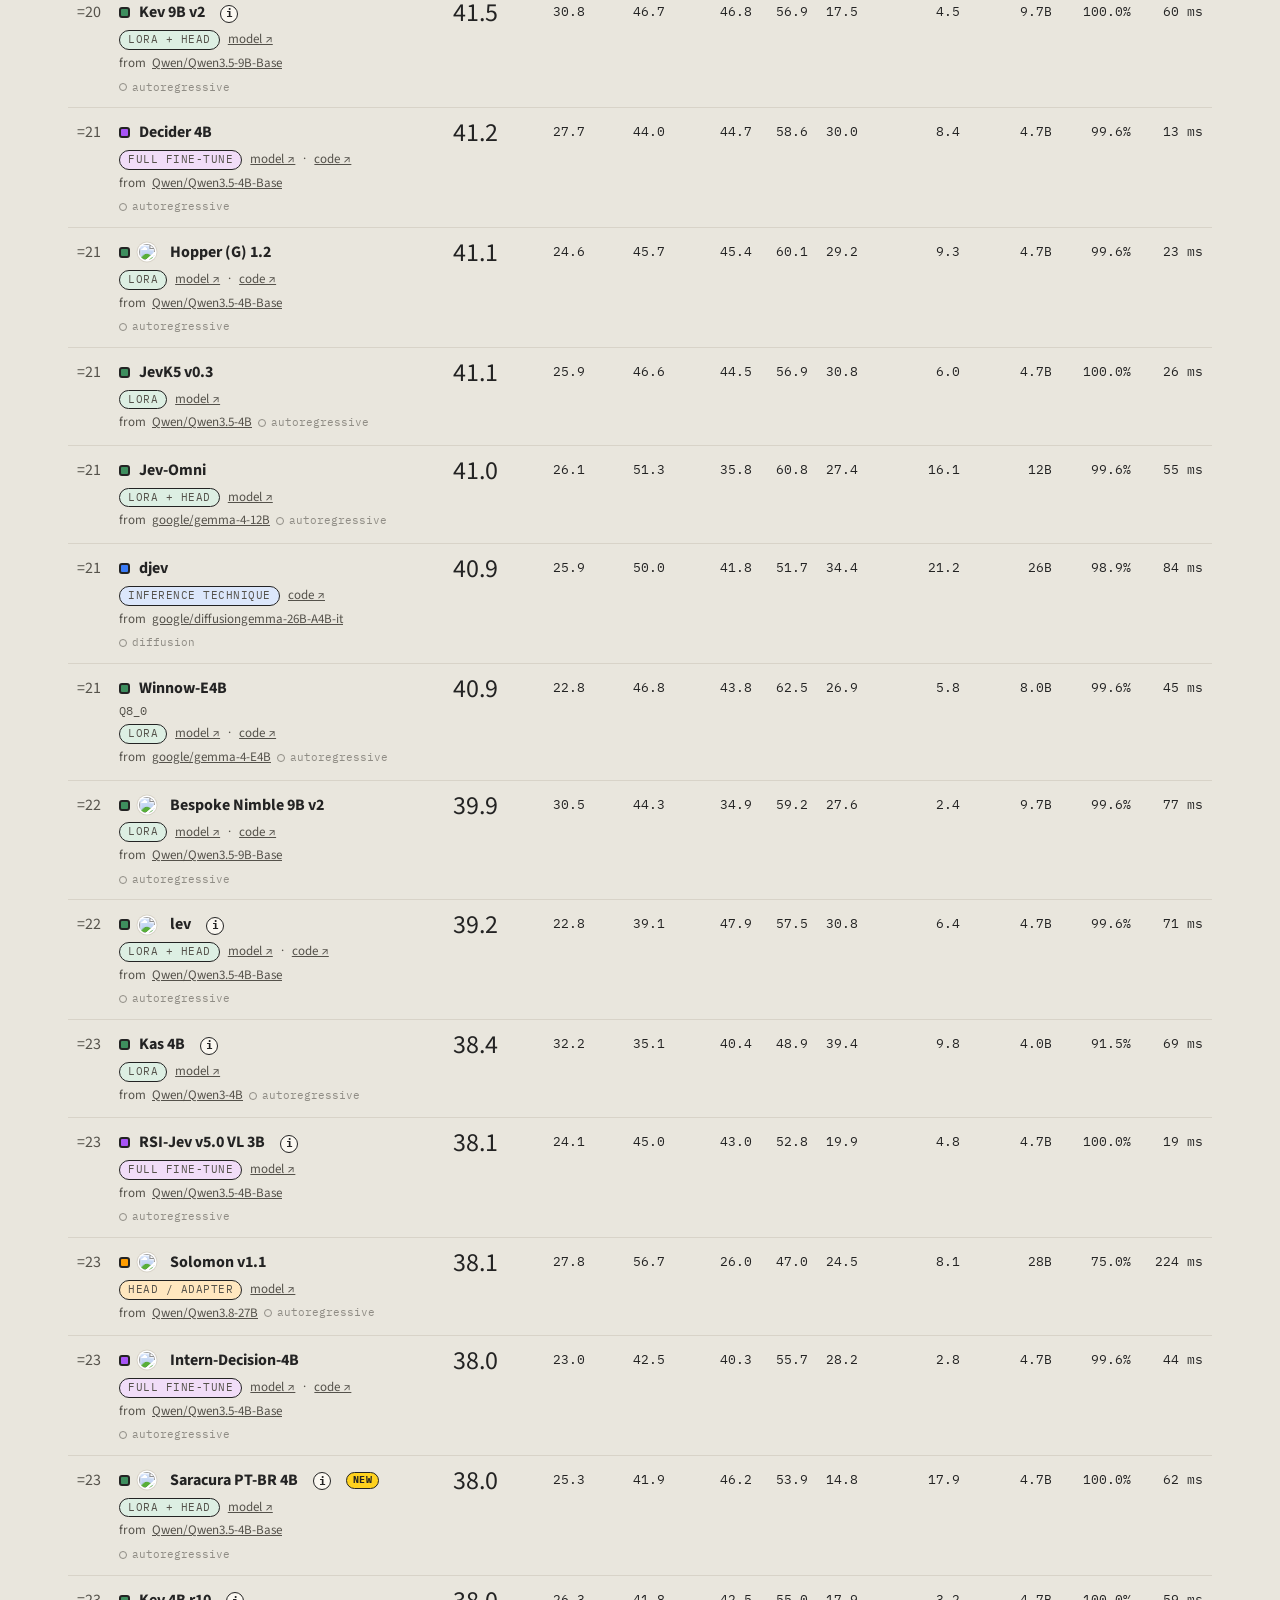
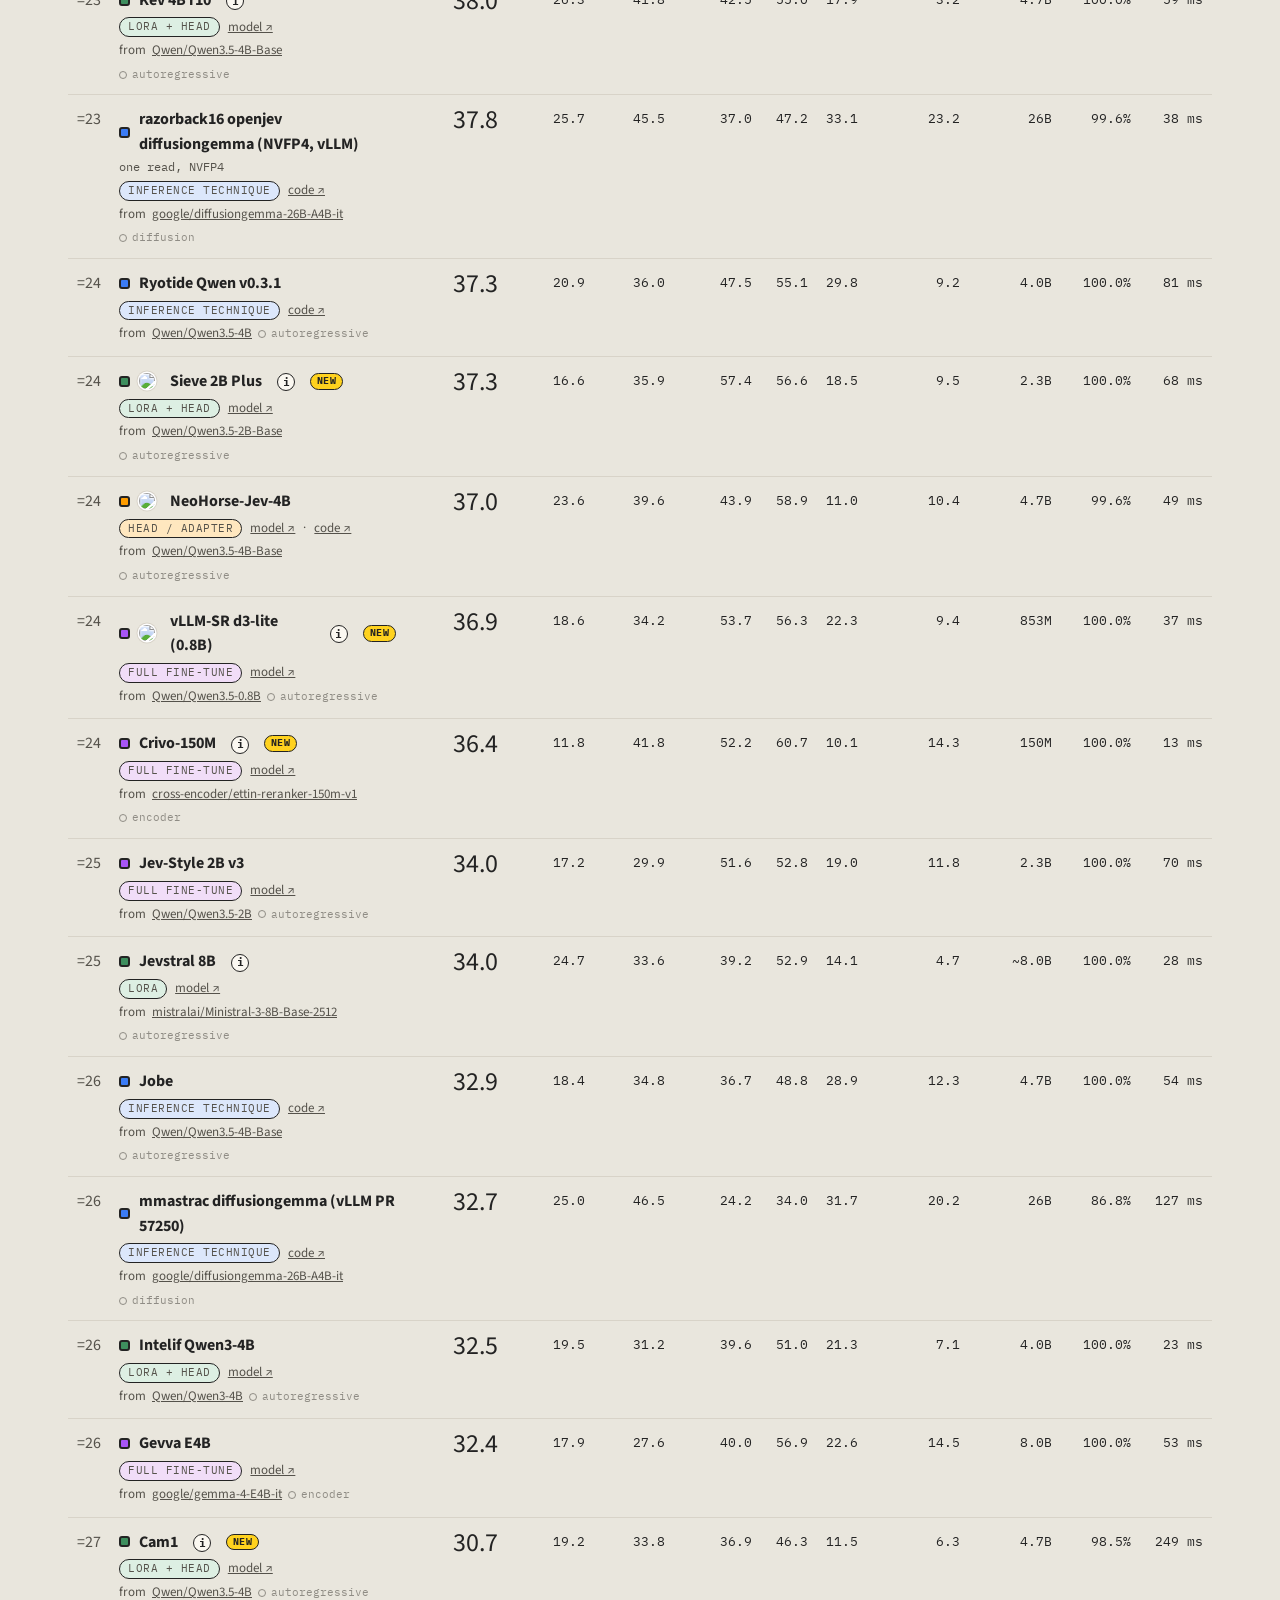
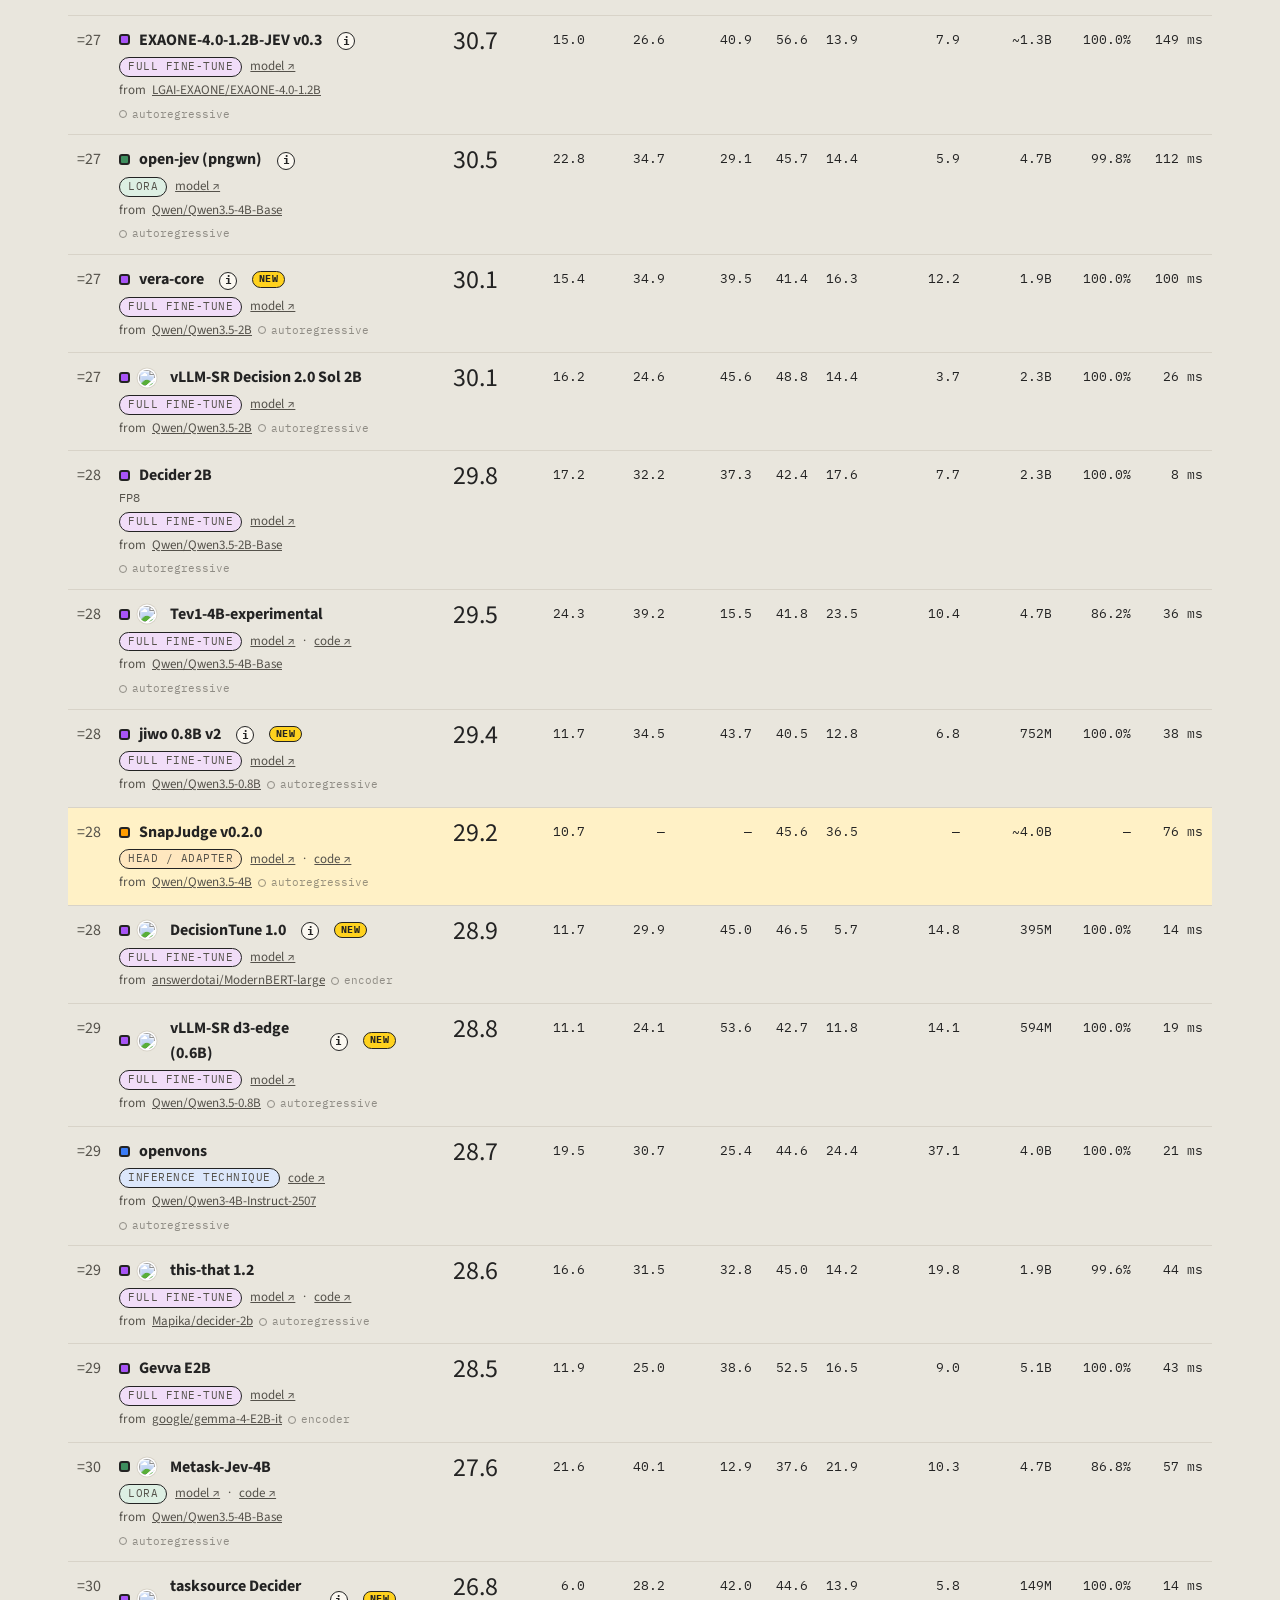
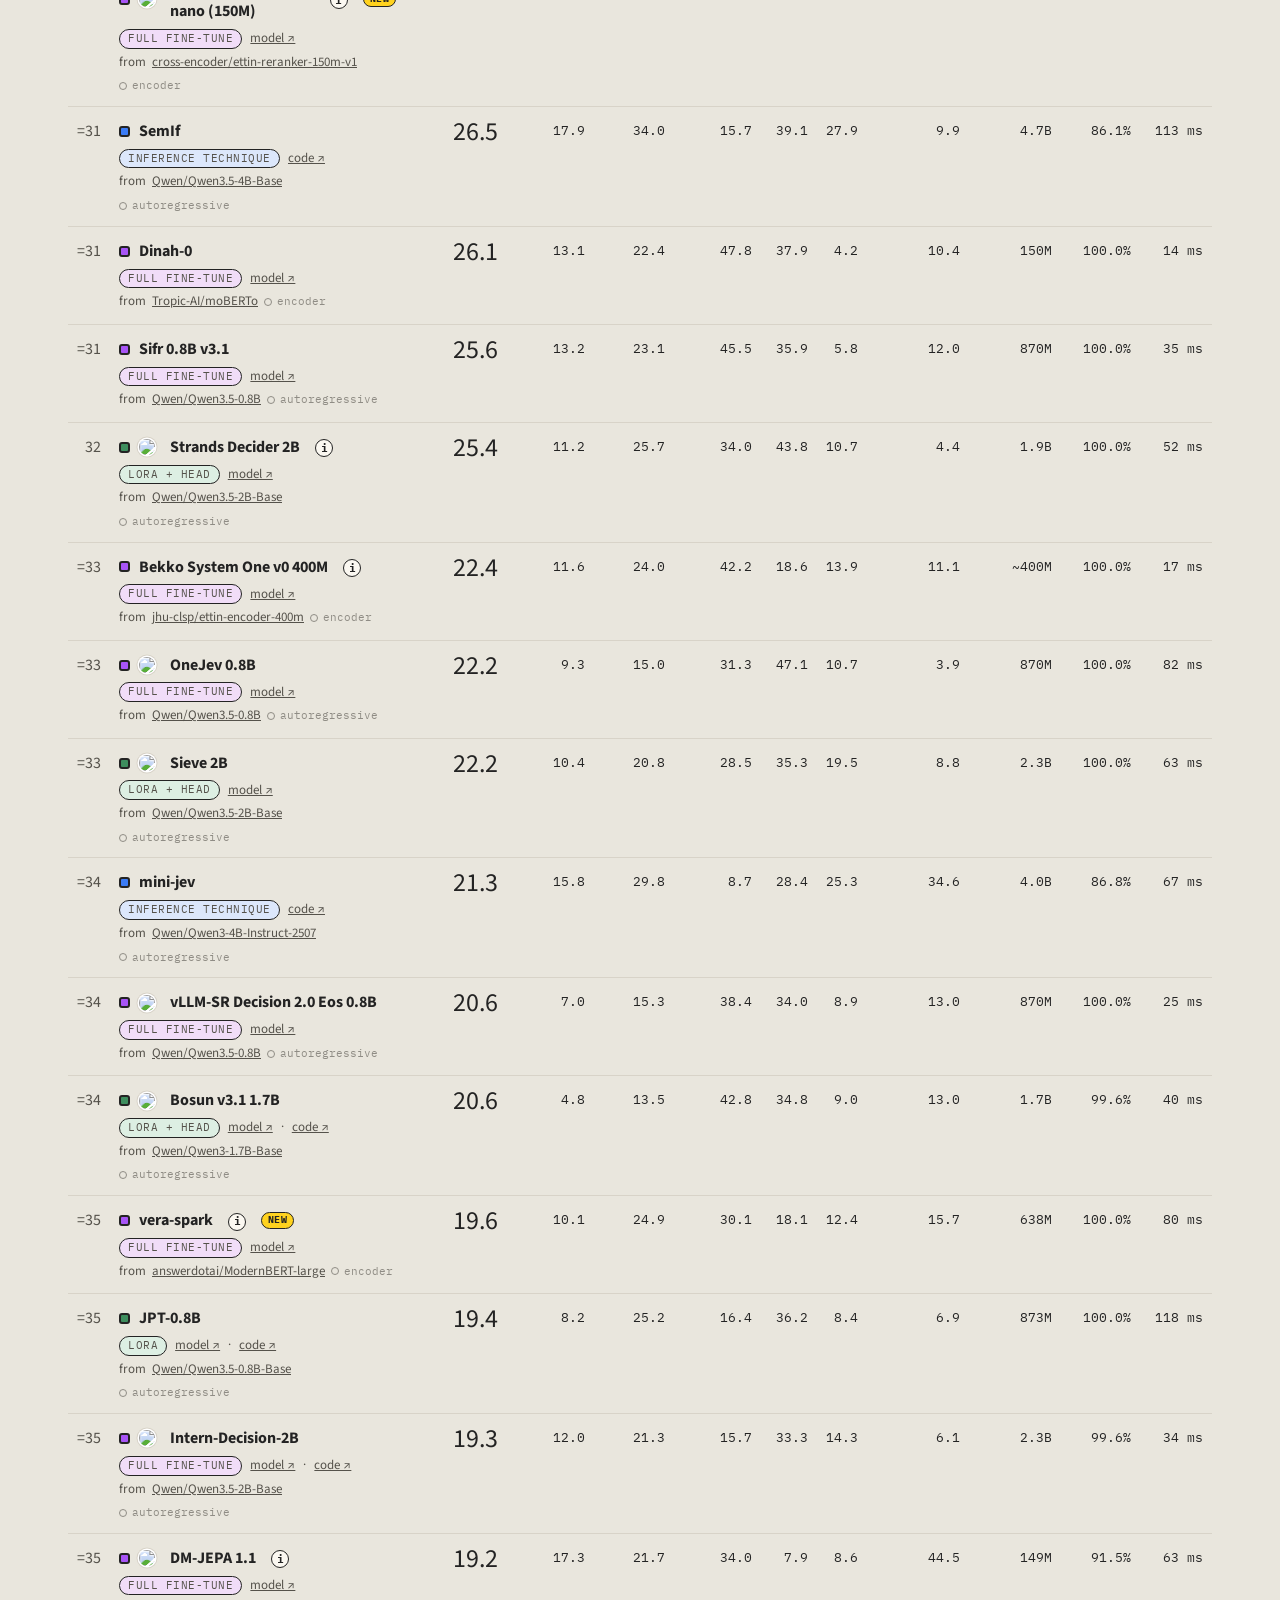
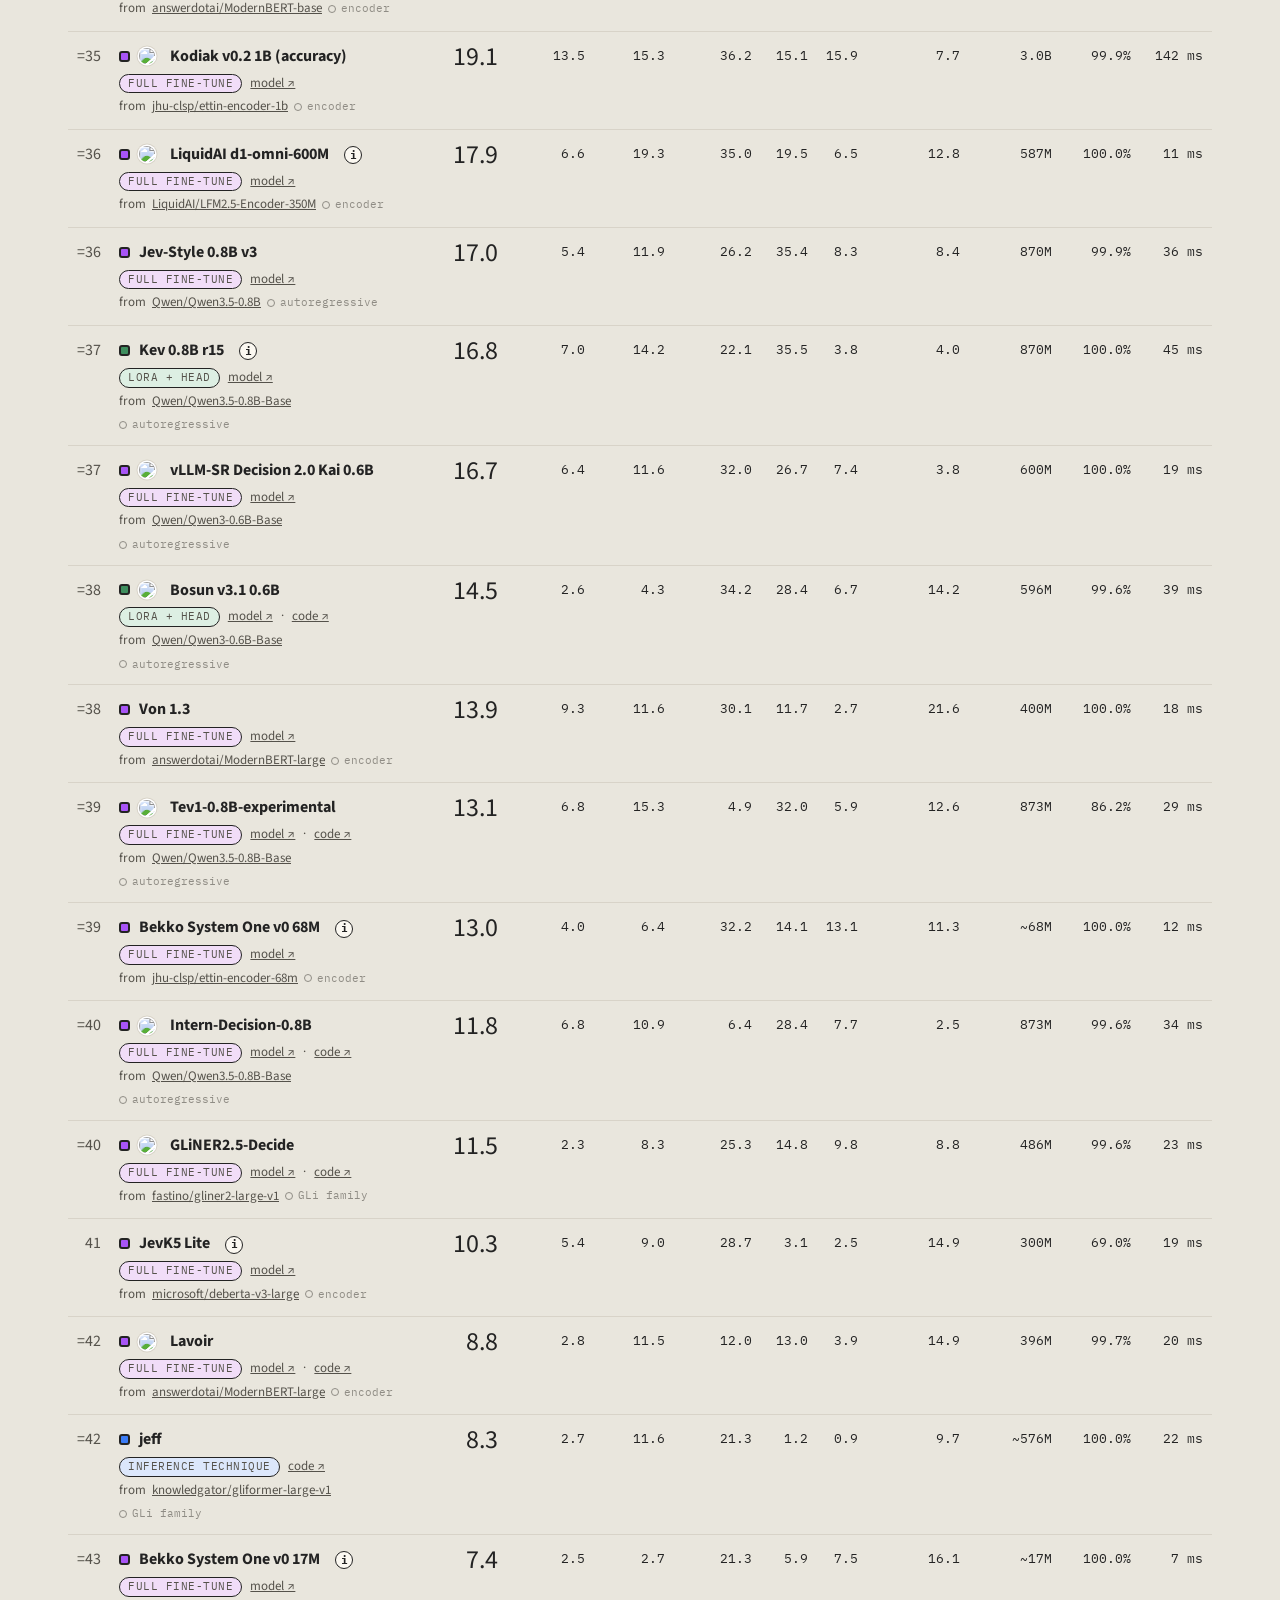
==== commit 92639013: "Site: link to the JevBench page Co-Authored-By: Claude Fable 5.1 <noreply@anthropic.com> Claude-Sess" ====
--- a/docs/index.html
+++ b/docs/index.html
@@ -4,537 +4,8 @@
 <meta name="description" content="The Jev Decision Index public-only ranking, fetched live, with Microsoft-Decision-1's public-suite score inserted.">
 <link rel="icon" href="data:,"><link rel="preconnect" href="https://fonts.googleapis.com"><link rel="preconnect" href="https://fonts.gstatic.com" crossorigin>
 <link href="https://fonts.googleapis.com/css2?family=IBM+Plex+Mono:wght@400;500&family=Source+Sans+3:ital,wght@0,400;0,600;0,700;1,400&family=Chewy&display=swap" rel="stylesheet">
+<link rel="stylesheet" href="board.css">
 <style>
-/* Stylesheet from the Jev Decision Index space (huggingface.co/spaces/multimodalart/jev-decision-index), reused so this page looks like the board. */
-
-:root{--bg:#E9E6DD;--surface:#FBF8F1;--ink:#232323;--soft:#55524B;--muted:#8C8C8C;--line:#D8D3C8;--paper:#FFF1C6;
- --yellow:#FFD21E;--orange:#FF9D00;--blue:#3B7CF6;--red:#EF3E36;--purple:#A855F7;--green:#3E8E5E;
- --display:'Chewy','Source Sans 3',cursive;--body:'Source Sans 3',system-ui,sans-serif;--mono:'IBM Plex Mono',ui-monospace,monospace;
- --ar:#3B7CF6;--diff:#A855F7;--enc:#3E8E5E;--gli:#FF9D00;--jev:#232323}
-*{box-sizing:border-box}
-html{-webkit-text-size-adjust:100%}
-body{margin:0;background:var(--bg);color:var(--ink);font:17px/1.55 var(--body)}
-a{color:var(--ink)}
-button{font:inherit;color:inherit}
-main{max-width:1180px;margin:auto;padding:0 28px 80px}
-.container{max-width:1180px;margin:auto;padding:0 28px}
-.switch-bar{display:flex;justify-content:center;padding:18px 20px 0}
-.switch{display:inline-flex;background:var(--surface);border:2px solid var(--ink);border-radius:999px;padding:4px;box-shadow:3px 3px 0 var(--ink);font-family:var(--mono);font-size:13px;letter-spacing:.04em;text-transform:uppercase}
-.switch a{text-decoration:none;padding:6px 18px;border-radius:999px;color:var(--soft)}
-.switch a.on{background:var(--yellow);color:var(--ink);font-weight:500}
-.switch a:not(.on):hover{color:var(--ink)}
-.hero{text-align:center;margin:34px 0 14px}
-.subnav{position:sticky;top:0;z-index:30;display:flex;justify-content:center;flex-wrap:wrap;gap:6px 26px;padding:10px 12px;margin:0 -28px 22px;background:rgba(233,230,221,.94);backdrop-filter:blur(8px);-webkit-backdrop-filter:blur(8px);font-family:var(--mono);font-size:12px;letter-spacing:.06em;text-transform:uppercase}
-.subnav a{color:var(--soft);text-decoration:none;padding:2px 0;border-bottom:2px solid transparent}
-.subnav a:hover{color:var(--ink);border-bottom-color:var(--yellow)}
-.head[id],#summary{scroll-margin-top:52px}
-.hero-row{display:flex;align-items:center;justify-content:center;gap:22px;flex-wrap:wrap}
-.hero-huggy{width:clamp(110px,13vw,168px);height:auto}
-.hero h1{font-family:var(--display);font-weight:400;font-size:clamp(44px,7vw,82px);line-height:1;margin:0}
-.hero h1 mark{background:var(--yellow);color:var(--ink);padding:0 .1em;border-radius:4px}
-.hero p{max-width:700px;margin:22px auto 0;font-size:19px;color:var(--ink)}
-.hero p b{color:var(--ink)}
-.hero .meta{font-family:var(--mono);font-size:12px;color:var(--soft);margin-top:14px;letter-spacing:.03em}
-.hero .meta a{color:var(--soft)}
-.tiles{display:grid;grid-template-columns:repeat(5,1fr);gap:14px;margin:0 0 46px}
-.tiles.four{grid-template-columns:repeat(4,1fr)}
-.tile{background:var(--surface);border:2px solid var(--ink);border-radius:12px;padding:16px 18px;box-shadow:4px 4px 0 var(--ink);text-align:left;min-width:0}
-.tile.key{background:var(--yellow)}
-.tile b{display:block;font-family:var(--display);font-weight:400;font-size:30px;line-height:1.1;white-space:nowrap;overflow:hidden;text-overflow:ellipsis}
-.tile span{font-family:var(--mono);font-size:11px;color:var(--soft);letter-spacing:.04em;display:block;margin-top:3px}
-.tile.key span{color:#6b5a09}
-.tile small{display:block;font-family:var(--mono);font-size:11px;color:var(--soft);margin-top:6px;white-space:normal}
-h2{font-family:var(--display);font-weight:400;font-size:30px;margin:0}
-.head{display:flex;align-items:baseline;justify-content:space-between;gap:16px;margin:46px 0 16px;flex-wrap:wrap}
-.head p{margin:0;font-size:15px;color:var(--soft);max-width:620px}
-.panel{background:var(--surface);border:2px solid var(--ink);border-radius:14px;box-shadow:6px 6px 0 var(--ink);overflow:hidden}
-.panel.pad{padding:18px 22px 14px}
-.toolbar{display:flex;justify-content:space-between;align-items:flex-start;gap:18px;flex-wrap:wrap;margin-bottom:6px}
-.legend{display:flex;flex-wrap:wrap;gap:8px 16px;font-family:var(--mono);font-size:12px;color:var(--soft);align-items:center;padding-top:6px}
-.legend span{display:inline-flex;align-items:center;gap:6px}
-.legend i{width:11px;height:11px;border:2px solid var(--ink);border-radius:3px;display:inline-block}
-.sw.a-ar{background:var(--ar)}.sw.a-diff{background:var(--diff)}.sw.a-enc{background:var(--enc)}.sw.a-gli{background:var(--gli)}.sw.a-other{background:#bbb}.sw.a-jev{background:var(--jev)}
-.sizebar{display:flex;flex-direction:column;gap:6px;width:min(430px,100%)}
-.sizebar-head{display:flex;flex-wrap:wrap;align-items:center;gap:8px 12px;font-family:var(--mono);font-size:11.5px;color:var(--soft);letter-spacing:.04em;text-transform:uppercase}
-.sizebar-head button{font-family:var(--mono);font-size:11px;background:var(--surface);border:1.5px solid var(--ink);border-radius:999px;padding:2px 10px;cursor:pointer;text-transform:none;letter-spacing:0}
-.sizebar-head button:hover{background:var(--ink);color:#fff}.sizebar-head .jevbtns{margin-left:auto;display:inline-flex;gap:8px}.sizebar-head .jevtog.on,.sizebar-head .jevup.on{background:var(--yellow);color:var(--ink)}
-.bands{display:flex;flex-wrap:wrap;gap:8px}
-.areabar{display:flex;flex-wrap:wrap;align-items:center;gap:8px;padding:14px 22px 16px;border-top:1px solid var(--line)}
-.chip-label{font-family:var(--mono);font-size:11.5px;color:var(--soft);letter-spacing:.04em;text-transform:uppercase;margin-right:4px}
-.achip{font-family:var(--mono);font-size:12.5px;border:2px solid var(--ink);border-radius:999px;padding:6px 14px;background:#fff;color:var(--soft);cursor:pointer;box-shadow:2px 2px 0 var(--ink);display:inline-flex;align-items:center;gap:7px;transition:transform .08s}
-.achip i{width:9px;height:9px;border-radius:50%;background:var(--c,var(--ink));border:1.5px solid var(--ink);display:inline-block}
-.achip:hover{transform:translate(-1px,-1px);box-shadow:3px 3px 0 var(--ink);color:var(--ink)}
-.achip.on{background:var(--yellow);color:var(--ink)}
-.spark{font-family:var(--mono);font-size:11.5px;color:var(--soft);margin-left:6px}
-th.on{background:#FFE26B}
-td.on{background:#FFF8D6}
-.rng{position:relative;height:26px;max-width:560px;margin-top:2px}
-.rng-track{position:absolute;left:11px;right:11px;top:10px;height:6px;border:1.5px solid var(--ink);border-radius:999px;background:#fff}
-.rng-fill{position:absolute;top:-1.5px;bottom:-1.5px;background:var(--yellow);border:1.5px solid var(--ink);border-radius:999px}
-.rng input{position:absolute;inset:0;width:100%;margin:0;background:none;pointer-events:none;-webkit-appearance:none;appearance:none;height:26px}
-.rng input::-webkit-slider-runnable-track{background:none;border:0}
-.rng input::-moz-range-track{background:none;border:0}
-.rng input::-webkit-slider-thumb{-webkit-appearance:none;pointer-events:auto;width:22px;height:22px;border-radius:50%;background:var(--yellow);border:2px solid var(--ink);box-shadow:2px 2px 0 var(--ink);cursor:grab}
-.rng input::-moz-range-thumb{pointer-events:auto;width:18px;height:18px;border-radius:50%;background:var(--yellow);border:2px solid var(--ink);box-shadow:2px 2px 0 var(--ink);cursor:grab}
-.rng input:active::-webkit-slider-thumb{cursor:grabbing}
-.rng input:focus-visible::-webkit-slider-thumb{outline:3px solid #3B7CF6;outline-offset:2px}
-.rng-read{font-family:var(--mono);font-size:12px;font-weight:600;color:var(--ink);text-transform:none;letter-spacing:0;padding:1px 9px;border:1.5px solid transparent;border-radius:999px}
-.rng-read.on{background:var(--yellow);border-color:var(--ink);box-shadow:2px 2px 0 var(--ink)}
-.rng-ticks{position:relative;height:14px;max-width:560px;font-family:var(--mono);font-size:10.5px;color:var(--soft)}
-.rng-ticks span{position:absolute;transform:translateX(-50%);white-space:nowrap}
-.rng-ticks span:first-child{transform:none;left:0!important}
-.rng-ticks span:last-child{transform:none;left:auto!important;right:0}
-.band{font-family:var(--mono);font-size:12.5px;border:2px solid var(--ink);border-radius:999px;padding:6px 14px;background:#fff;color:var(--soft);cursor:pointer;box-shadow:2px 2px 0 var(--ink);transition:transform .08s}
-.band:hover{transform:translate(-1px,-1px);box-shadow:3px 3px 0 var(--ink);color:var(--ink)}
-.band.on{background:var(--yellow);color:var(--ink)}
-.charts{display:grid;grid-template-columns:1fr;gap:16px;margin-top:22px}
-.charts2{display:grid;grid-template-columns:1fr 1fr;gap:18px;align-items:start}
-.charts2.hscroll{grid-template-columns:none;grid-auto-flow:column;grid-auto-columns:calc((100% - 36px) / 2.35);overflow-x:auto;scroll-snap-type:x mandatory;scrollbar-width:thin;padding-bottom:4px}
-.charts2.hscroll>figure{scroll-snap-align:start;margin:0;position:relative}
-.pareto-btn{position:absolute;top:10px;right:12px;z-index:2;font-family:var(--mono);font-size:11px;border:1.5px solid var(--ink);border-radius:999px;padding:2px 10px;background:#fff;color:var(--soft);cursor:pointer;box-shadow:2px 2px 0 var(--ink)}
-.pareto-btn:hover{color:var(--ink)}.pareto-btn[aria-pressed="true"]{background:var(--yellow);color:var(--ink)}
-svg.pareto-on circle.pt:not(.front){opacity:.3}
-svg circle.pt.front{stroke:#232323;stroke-width:3}
-svg circle.pt.hot{stroke:#232323;stroke-width:3.5;opacity:1}
-.pleader{stroke:#8C8C8C;stroke-width:1}
-.pfront{fill:none;stroke:#EF3E36;stroke-width:2.6;stroke-linejoin:round;pointer-events:none}
-#sizescatter{position:relative}
-.charts2 .fignote{font-family:var(--mono);font-size:10.5px;color:var(--soft);margin:4px 0 0}
-.charts2 figure{min-width:0;background:#F3F0E8;border:1.5px solid var(--line);border-radius:12px;padding:14px 16px 8px}
-.charts2 figcaption{margin-bottom:10px}
-#idxcal{position:relative}
-@media (max-width:900px){.charts2{grid-template-columns:1fr}.charts2.hscroll{grid-template-columns:none;grid-auto-columns:calc((100% - 18px) / 1.6)}}
-@media (max-width:640px){.charts2.hscroll{grid-auto-columns:calc((100% - 12px) / 1.1);gap:12px}}
-.calgrid{display:grid;grid-template-columns:1fr 1fr;gap:26px;align-items:start}
-.calside{display:grid;grid-template-columns:1fr 1fr;gap:6px 30px}.calside h3,.calside p{margin:0}.calside .note{grid-column:1/-1}
-.calside h3{margin:10px 0 4px;font-size:16px}.calside h3:first-child{margin-top:0}
-.calside p{margin:0 0 10px;font-size:15px;color:var(--soft);line-height:1.55}
-.calgrid figure{margin:0;min-width:0}
-.calgrid figcaption{font-family:var(--mono);font-size:11px;text-transform:uppercase;letter-spacing:.08em;color:var(--soft);margin-bottom:8px}
-.calgrid svg{width:100%;height:auto;overflow:visible;display:block}
-#calscatter,#calladder{position:relative}
-@media (max-width:900px){.calgrid{grid-template-columns:1fr}}
-.charts figure{margin:0;min-width:0}
-.charts figcaption{font-family:var(--mono);font-size:11px;text-transform:uppercase;letter-spacing:.08em;color:var(--soft);margin-bottom:8px}
-.charts svg{width:100%;height:auto;overflow:visible;display:block}
-.charts .scroll{overflow-x:auto;scrollbar-width:thin}
-.scrollwrap{position:relative}
-.scrollwrap::after{content:'';position:absolute;top:0;right:0;bottom:0;width:72px;background:linear-gradient(to right,rgba(251,248,241,0),var(--surface) 85%);pointer-events:none;transition:opacity .25s}
-.scroll-hint{position:absolute;right:10px;top:50%;transform:translateY(-50%);z-index:1;font-family:var(--mono);font-size:11px;background:var(--surface);border:1.5px solid var(--ink);border-radius:999px;padding:4px 10px;box-shadow:2px 2px 0 var(--ink);pointer-events:none;transition:opacity .25s;animation:nudge 1.6s ease-in-out 3}
-@keyframes nudge{0%,100%{transform:translate(0,-50%)}50%{transform:translate(4px,-50%)}}
-.vscroll{max-height:520px;overflow-y:auto;scrollbar-width:thin}
-.scrollwrap.v::after{top:auto;left:0;width:auto;height:64px;background:linear-gradient(to bottom,rgba(251,248,241,0),var(--surface) 85%)}
-.scrollwrap.v .scroll-hint{top:auto;bottom:10px;right:50%;transform:translateX(50%);animation:nudgev 1.6s ease-in-out 3}
-@keyframes nudgev{0%,100%{transform:translate(50%,0)}50%{transform:translate(50%,3px)}}
-.scrollwrap.scrolled .scroll-hint{opacity:0;animation:none}
-.scrollwrap.at-end::after,.scrollwrap.at-end .scroll-hint,.scrollwrap.no-scroll::after,.scrollwrap.no-scroll .scroll-hint{opacity:0}
-.hero h1 mark{position:relative}
-.wn{position:absolute;top:-52%;right:-22%;z-index:5;font-size:0;line-height:0}
-.hero:has(.wn:hover),.hero:has(.wn:focus-within),.hero:has(.wn.open){position:relative;z-index:40}
-.wn>button{position:relative;display:block;width:92px;height:92px;padding:0;background:none;border:0;cursor:pointer;transform:rotate(-12deg);transition:transform .15s ease;color:#fff;font-family:var(--display);font-weight:400;text-shadow:1px 1px 0 rgba(0,0,0,.3)}
-.wn>button svg{position:absolute;inset:0;width:100%;height:100%;overflow:visible}
-.wn>button span{position:relative;display:flex;flex-direction:column;align-items:center;justify-content:center;height:100%;line-height:.86}
-.wn>button span i{font-style:normal;font-size:17px}.wn>button span b{font-weight:400;font-size:22px}
-.wn>button:hover,.wn.open>button,.wn>button:focus-visible{transform:rotate(-4deg) scale(1.07)}
-.wn>button:focus-visible{outline:none}.wn>button:focus-visible svg .ol{stroke:var(--blue)}
-.wn-pop::before{content:'';position:absolute;left:0;right:0;top:-18px;height:18px}
-.wn-pop{display:none;position:absolute;top:calc(100% + 12px);right:0;z-index:20;width:min(380px,calc(100vw - 32px));text-align:left;font-family:var(--body);font-size:14px;line-height:1.45;color:var(--ink);background:var(--surface);border:2px solid var(--ink);border-radius:12px;box-shadow:4px 4px 0 var(--ink);padding:14px 16px 12px}
-.wn:hover .wn-pop,.wn:focus-within .wn-pop,.wn.open .wn-pop{display:block}
-.wn-pop h4{margin:0 0 6px;font-family:var(--mono);font-size:11px;font-weight:500;text-transform:uppercase;letter-spacing:.08em;color:var(--soft)}
-.wn-pop ul{margin:0;padding-left:18px}.wn-pop li{margin:4px 0}.wn-pop a{font-family:var(--mono);font-size:12px;color:var(--ink)}
-@media (max-width:640px){.wn{top:-100%;right:-6%}.wn>button{width:60px;height:60px}.wn>button span i{font-size:11.5px}.wn>button span b{font-size:14.5px}.wn-pop{position:fixed;top:auto;left:16px;right:16px;width:auto;margin-top:12px}}
-#scatter,#bars{position:relative}
-.grid{stroke:#E1DCD0;stroke-width:1}
-.ax{font-family:var(--mono);font-size:11px;fill:var(--soft)}
-.axcap{font-family:var(--mono);font-size:10.5px;fill:#9A968E}
-.ptlab{font-family:var(--body);font-size:11.5px;fill:var(--ink)}
-.barval{font-family:var(--mono);font-size:10.5px;fill:var(--ink)}
-.blab{font-family:var(--body);font-size:11.5px;fill:var(--ink)}
-.pt{stroke:var(--ink);stroke-width:2;cursor:pointer}
-.pt:hover{stroke-width:3}
-.pt.a-ar,.bar.a-ar{fill:var(--ar)}.pt.a-diff,.bar.a-diff{fill:var(--diff)}.pt.a-enc,.bar.a-enc{fill:var(--enc)}.pt.a-gli,.bar.a-gli{fill:var(--gli)}.pt.a-other,.bar.a-other{fill:#bbb}.pt.a-jev,.bar.a-jev{fill:var(--jev)}
-.bar{stroke:var(--ink);stroke-width:1.5;cursor:pointer}
-.tip .tiprow{white-space:nowrap;font-variant-numeric:tabular-nums;gap:14px}.tip .tiprow b{font-weight:500}.tip .rustv{font-weight:600}
-@media (max-width:640px){.tip .tiprow{align-items:flex-start}.tip .tiprow b{white-space:normal;text-align:right}.tip .bctx{display:block}.tip .chip{margin-left:0;display:inline-block;margin-top:2px}}.tip .bctx{color:var(--soft);font-weight:400;font-size:10.5px}.tip .chip{font-style:normal;font-size:9.5px;letter-spacing:.03em;text-transform:uppercase;border:1px solid currentColor;border-radius:999px;padding:0 6px;margin-left:7px;font-weight:500;vertical-align:1px}.tip .tipnote{white-space:normal}.tip{width:max-content;max-width:min(450px,100%);position:absolute;z-index:10;pointer-events:none;background:var(--surface);border:2px solid var(--ink);border-radius:10px;box-shadow:4px 4px 0 var(--ink);padding:10px 12px;font-size:13px;min-width:200px}
-.tip strong{display:block;font-size:14px;margin-bottom:6px}
-.wninfo{margin-left:5px}.wninfo .info{width:15px;height:15px;font-size:9.5px}.wninfo .tipbox{width:200px;left:0;right:auto;top:20px;font-weight:400;text-transform:none;letter-spacing:0}
-.tiprow.hl span,.tiprow.hl b{color:#E8740C;font-weight:700}
-.mini.haspv li{grid-template-columns:18px minmax(0,1fr) 60px 42px 42px 0}.mini .pv{font-family:var(--mono);font-size:11.5px;color:var(--soft);text-align:right;min-width:36px}.pvhead{display:flex;justify-content:flex-end;gap:14px;font-family:var(--mono);font-size:10px;color:var(--soft);text-transform:uppercase;letter-spacing:.05em;margin:0 8px -2px 0}.pvhead span:first-child{width:46px;text-align:right}.pvhead span:last-child{width:42px;text-align:right}
-@media (max-width:640px){.mini .pv,.pvhead,th.pvc,td.pvc,.pvnote{display:none}.mini.haspv li{grid-template-columns:18px minmax(0,1fr) 70px 46px 0}}
-.orglogo{width:16px;height:16px;border-radius:50%;box-shadow:0 0 0 1.5px #fff,0 0 0 2.5px var(--line);vertical-align:-3px;margin-right:6px;flex:none;object-fit:cover;background:#fff}.orglogo.ohero{width:.62em;height:.62em;vertical-align:.08em;margin-right:.22em}
-.kgap.kwarn{background:repeating-linear-gradient(135deg,rgba(176,96,58,.7) 0 2px,rgba(240,214,190,.9) 2px 4.5px)}
-@media (max-width:640px){.v3key{justify-content:flex-start}}
-.pcwrap{max-width:min(300px,calc(100vw - 48px))}.pcwrap .tipnote{white-space:normal}
-.pchead{font-weight:700;font-size:13px;margin:4px 0 6px}.pchead.up{color:#B0603A}
-.dstrip{display:block;width:100%;max-width:280px;height:auto;margin:2px 0 4px}.dsl{font-family:var(--mono);font-size:10px}.dsv{font-family:var(--mono);font-size:9.5px;font-weight:600;paint-order:stroke;stroke:#FBF8F1;stroke-width:3px}.tipnote.nd{margin-top:2px}
-.dv{position:relative;margin:2px 0 6px;padding-top:15px;width:min(280px,calc(100vw - 72px))}.dvfull{position:absolute;top:0;left:50%;transform:translateX(-50%);font-family:var(--mono);font-size:10px;font-weight:600;white-space:nowrap}.dvline{position:absolute;left:50%;top:13px;bottom:0;border-left:1.5px dashed var(--ink)}
-.dvr{margin-top:3px}.dvl{display:flex;gap:6px;align-items:baseline;font-family:var(--mono);font-size:10.5px;line-height:1.2}.dvl em{font-style:normal;color:var(--soft);font-size:10px}
-.dvt{position:relative;height:10px;margin-top:2px}.dvt i{position:absolute;top:0;bottom:0;border-radius:2px}.dvt b{position:absolute;top:-2px;font-family:var(--mono);font-size:10px;font-weight:600;white-space:nowrap}
-.tiprow{display:flex;justify-content:space-between;gap:16px;font-family:var(--mono);font-size:11.5px;color:var(--soft)}
-.tiprow b{white-space:nowrap;color:var(--ink);font-weight:500}
-.newtag rect{fill:#FFD21E;stroke:#232323;stroke-width:1}.newtag text{font-family:var(--mono);font-size:7.5px;font-weight:600;letter-spacing:.06em;fill:#232323}
-.pill.newpill{background:#FFD21E;color:#232323;font-size:9.5px;padding:0 6px;margin-left:6px;vertical-align:2px}
-.pnotes{margin-top:12px}.pnotes .note{margin:4px 0}
-.tiprow b.tipbase{text-align:right;max-width:220px;overflow-wrap:anywhere}
-.tipnote{margin-top:6px;font-family:var(--mono);font-size:10.5px;color:var(--soft)}
-.cats{display:grid;grid-template-columns:repeat(auto-fit,minmax(360px,1fr));gap:18px}
-@media (max-width:700px){.cats{grid-template-columns:1fr}}
-.cat{background:var(--surface);border:2px solid var(--ink);border-radius:14px;padding:16px 18px 14px;box-shadow:4px 4px 0 var(--ink);border-top:8px solid var(--c)}
-.cat h3{margin:0;font-size:18px;font-weight:700;line-height:1.25;display:flex;align-items:center;gap:8px}
-.cat h3 svg{width:20px;height:20px;flex:none}
-.cat .n{font-family:var(--mono);font-size:11px;color:var(--soft);margin-top:2px}
-.cat.overview{--c:var(--yellow);background:#FFF9E3;border-width:2.5px;box-shadow:5px 5px 0 var(--ink)}
-.cat .desc{font-size:13.5px;color:var(--soft);margin:6px 0 0;line-height:1.45}
-.radar svg{width:100%;height:auto;display:block;margin:4px auto 0;max-width:420px}
-.cat .radar svg{max-width:none;margin:8px auto 2px}
-.rlegend{display:flex;flex-direction:column;gap:5px;margin-top:6px}
-.rlegend a,.rlegend span.row{display:flex;align-items:center;gap:8px;font-size:13.5px;text-decoration:none;justify-content:space-between}
-.rlegend .lbl{display:inline-flex;align-items:center;gap:8px;min-width:0}
-.rlegend .lbl i{width:12px;height:12px;border-radius:3px;border:2px solid var(--ink);flex:none}
-.rlegend .lbl em{font-style:normal;white-space:nowrap;overflow:hidden;text-overflow:ellipsis}
-.rlegend a:hover em{text-decoration:underline}
-.rlegend .v{font-family:var(--mono);font-size:12px;color:var(--soft);white-space:nowrap}
-.rlegend .rk{font-family:var(--display);font-size:13px;width:20px;height:20px;border-radius:50%;border:2px solid var(--ink);display:inline-flex;align-items:center;justify-content:center;background:var(--surface);flex:none}
-.note{font-size:14px;color:var(--soft);line-height:1.6;margin:10px 0}
-table{width:100%;border-collapse:collapse}
-th{font-family:var(--mono);font-size:11px;letter-spacing:.06em;text-transform:uppercase;text-align:left;background:var(--yellow);color:var(--ink);padding:12px 14px;border-bottom:2px solid var(--ink);white-space:nowrap}
-th.sort{cursor:pointer;user-select:none}
-th[data-dir]::after{content:"\2191";margin-left:5px}th[data-dir=desc]::after{content:"\2193"}
-th.r,td.r{text-align:right}
-td{padding:13px 14px;border-bottom:1px solid var(--line);vertical-align:top;font-size:15px}
-tbody tr:last-child td{border-bottom:0}
-tbody tr:hover{background:#FFFCEF}
-tr.jev{background:#F3EFE3}
-@media (min-width:641px){#table th,#table td{padding-left:8px;padding-right:8px}}
-@media (max-width:640px){#table th:nth-child(1),#table td:nth-child(1){position:sticky;left:0;z-index:2;background:var(--surface);min-width:34px;width:34px}#table th:nth-child(2),#table td:nth-child(2){position:sticky;left:34px;z-index:2;background:var(--surface);min-width:132px;max-width:150px;white-space:normal;box-shadow:2px 0 0 var(--line)}#table tr.jev td:nth-child(1),#table tr.jev td:nth-child(2){background:#F3EFE3}#table td:nth-child(2) .bm-sub,#table td:nth-child(2) .variant{display:none}.cat-grid td .bm-sub{display:none}}
-tr.jev td{border-bottom:2px solid var(--ink)}
-.rank{font-family:var(--display);font-size:16px;color:var(--soft)}
-.bm{font-weight:700;font-size:16px;display:flex;align-items:center;gap:9px}
-.bm a{text-decoration:none}
-.bm a:hover{text-decoration:underline;text-decoration-thickness:2px;text-decoration-color:var(--yellow)}
-.swatch{width:11px;height:11px;border:2px solid var(--ink);border-radius:3px;flex:none;display:inline-block}
-.bm-sub{color:var(--soft);font-size:13px;margin-top:5px;max-width:320px;line-height:1.5;display:flex;flex-wrap:wrap;gap:4px 8px;align-items:center}
-.bm-sub .from{display:inline-flex;align-items:center;gap:6px;flex-wrap:wrap}
-.variant{display:block;font-family:var(--mono);font-size:11.5px;color:var(--soft);margin-top:1px}
-#table td:nth-child(2){min-width:280px}
-#table td{padding:12px 9px}#table th{padding:11px 9px}
-#table td{white-space:nowrap}#table td:nth-child(2){white-space:normal}
-.bm-sub .from{white-space:nowrap}
-.bm-sub a{color:var(--soft)}
-.pill{font-family:var(--mono);font-size:10.5px;text-transform:uppercase;letter-spacing:.05em;border:1.5px solid var(--ink);border-radius:999px;padding:1px 8px;background:#fff;white-space:nowrap}
-.pill.k-tech{background:#DCE7FB}.pill.k-full{background:#F1DDF8}.pill.k-lora{background:#DDEFE3}.pill.k-head{background:#FFE7BF}.pill.k-pre{background:#ECEAE2}.pill.k-jev{background:var(--ink);color:#fff}
-.tag{display:inline-flex;align-items:center;gap:5px;font-family:var(--mono);font-size:10.5px;color:var(--soft);white-space:nowrap;vertical-align:middle;opacity:.6}
-.tag i{width:8px;height:8px;border-radius:50%;border:1.5px solid var(--soft);display:inline-block;background:transparent}
-.score{font-family:var(--display);font-size:24px;line-height:1}
-.score.big{font-size:26px}
-.unit{font-family:var(--mono);font-size:11px;color:var(--soft);display:block;margin-top:3px}
-.mono{font-family:var(--mono);font-size:13px;white-space:nowrap}
-.mono small{display:block;color:var(--soft);font-size:11px}
-.muted{color:var(--muted)}
-.rail{height:9px;border:2px solid var(--ink);border-radius:5px;background:#fff;overflow:visible;margin-top:8px;width:118px;margin-left:auto;position:relative}
-.rail i{display:block;height:100%;float:left}
-.rail .base-fill{background:#B8B2A6}.rail .gain-fill{background:var(--green)}.rail .loss-fill{background:var(--red)}
-.rail u{position:absolute;top:-3px;bottom:-3px;width:2px;background:var(--ink);text-decoration:none}
-.rail u.jev{background:var(--ink);width:0;border-left:2px dashed var(--ink)}
-.gain{font-family:var(--mono);font-size:11.5px;color:var(--green);display:block;margin-top:6px}
-.gain.neg{color:var(--red)}
-.gain.flat{color:var(--soft)}
-.tracks{display:block;font-family:var(--mono);font-size:10.5px;color:var(--soft);margin-top:6px;white-space:normal;text-align:right;line-height:1.5}
-.grid3{display:grid;grid-template-columns:repeat(3,1fr);gap:14px}
-.card{background:var(--surface);border:2px solid var(--ink);border-radius:12px;padding:16px 18px;box-shadow:4px 4px 0 var(--ink)}
-.card h3{margin:0 0 4px;font-size:16px}
-.card .f{font-family:var(--mono);font-size:12px;color:var(--soft);display:block;margin:6px 0 8px;word-break:break-word}
-.card p{margin:0;font-size:14px;color:var(--soft);line-height:1.55}
-footer{margin-top:54px;border-top:2px solid var(--ink);padding-top:16px;font-family:var(--mono);font-size:12px;color:var(--soft);display:flex;justify-content:space-between;gap:16px;flex-wrap:wrap}
-footer a{color:var(--soft)}
-.crumbs{font-family:var(--mono);font-size:12.5px;color:var(--soft);margin:26px 0 0;display:flex;justify-content:space-between;gap:12px;flex-wrap:wrap}
-.crumbs a{color:var(--soft);text-decoration:none}
-.crumbs a:hover{color:var(--ink);text-decoration:underline}
-.crumbs .nav a{margin-left:14px}
-.who{display:flex;justify-content:center;flex-wrap:wrap;gap:8px;margin:18px auto 0;align-items:center}
-.who .pill{font-size:11.5px;padding:4px 12px;background:var(--surface)}
-.who .pill.k-jev{background:var(--ink);color:#fff}
-.who .pill .tag{color:inherit;font-size:10.5px}
-.cta{display:flex;justify-content:center;flex-wrap:wrap;gap:10px;margin-top:18px}
-.btn{font-family:var(--mono);font-size:13px;text-decoration:none;border:2px solid var(--ink);border-radius:999px;padding:9px 18px;background:var(--surface);box-shadow:3px 3px 0 var(--ink);transition:transform .08s,box-shadow .08s}
-.btn:hover{transform:translate(-1px,-1px);box-shadow:4px 4px 0 var(--ink)}
-.btn.primary{background:var(--yellow)}
-.who .pill a{text-decoration:none}
-.who .pill a:hover{text-decoration:underline}
-.profile{display:grid;grid-template-columns:repeat(auto-fit,minmax(170px,1fr));gap:12px}
-.model-top{display:grid;grid-template-columns:minmax(0,1fr) 290px;gap:26px;align-items:start;margin-top:8px}
-.model-main{min-width:0}
-.model-main .hero{margin-top:22px}
-.model-main .tiles{margin-bottom:0}
-.standings{background:var(--surface);border:2px solid var(--ink);border-radius:14px;box-shadow:5px 5px 0 var(--ink);overflow:hidden;position:sticky;top:16px;margin-top:22px}
-.st-head{font-family:var(--mono);font-size:11px;text-transform:uppercase;letter-spacing:.08em;padding:10px 14px;background:var(--yellow);border-bottom:2px solid var(--ink);display:flex;justify-content:space-between}
-.st-list{max-height:226px;overflow-y:auto;position:relative}
-.st-row{display:grid;grid-template-columns:24px 11px minmax(0,1fr) auto;align-items:center;gap:8px;padding:7px 12px;text-decoration:none;font-size:13.5px;border-bottom:1px solid var(--line)}
-.st-row:last-child{border-bottom:0}
-.st-row:hover{background:#FFFCEF}
-.st-row.cur{background:var(--yellow);font-weight:700}
-.st-row.jev{font-weight:700;background:#F3EFE3}
-.st-rank{font-family:var(--display);font-size:14px;color:var(--soft);text-align:right}
-.st-name{overflow:hidden;text-overflow:ellipsis;white-space:nowrap}
-.st-val{font-family:var(--mono);font-size:12px}
-.gap{display:block;margin-top:5px;font-family:var(--mono);font-size:10.5px;color:var(--red);line-height:1.45;white-space:normal}
-@media (max-width:980px){.model-top{grid-template-columns:1fr}.standings{position:static}.st-list{max-height:280px}}
-.pcat{background:var(--surface);border:2px solid var(--ink);border-radius:12px;padding:14px 14px;box-shadow:4px 4px 0 var(--ink);min-width:0}
-.pcat h3{margin:0 0 3px;font-size:15px;font-weight:700;line-height:1.25}
-.pcat .n{font-family:var(--mono);font-size:11px;color:var(--soft)}
-.track{height:10px;border:2px solid var(--ink);border-radius:6px;background:#fff;overflow:visible;margin:11px 0 7px;position:relative}
-.track i{display:block;height:100%;border-radius:3px}
-.track u{position:absolute;top:-4px;bottom:-4px;width:0;border-left:2px dashed var(--ink)}
-.pcat .v{font-family:var(--display);font-size:22px;line-height:1}
-.pcat .v small{font-family:var(--mono);font-size:11px;color:var(--soft);margin-left:6px}
-.cat-sec{margin-top:36px;position:relative;padding-left:18px}
-.cat-bar{position:absolute;left:0;top:6px;bottom:0;width:6px;border-radius:6px;background:var(--c)}
-.cat-head{display:flex;align-items:baseline;gap:12px;flex-wrap:wrap}
-.cat-head h3{margin:0;font-family:var(--display);font-weight:400;font-size:26px}
-.cat-head .n{font-family:var(--mono);font-size:11.5px;color:var(--soft)}
-.cat-desc{margin:4px 0 14px;font-size:14.5px;color:var(--soft);max-width:720px}
-.cat-grid{display:grid;grid-template-columns:minmax(0,1fr) 300px;gap:18px;align-items:start}
-.radar-side{background:var(--surface);border:2px solid var(--ink);border-radius:14px;padding:14px 16px;box-shadow:4px 4px 0 var(--ink)}
-.radar-side h4{margin:0 0 4px;font-family:var(--mono);font-size:11px;text-transform:uppercase;letter-spacing:.08em;color:var(--soft);font-weight:500}
-.more{display:flex;justify-content:center;margin-top:14px}
-.more button{font-family:var(--mono);font-size:12.5px;background:var(--surface);border:2px solid var(--ink);border-radius:999px;padding:7px 16px;cursor:pointer;box-shadow:3px 3px 0 var(--ink)}
-.more button:hover{background:var(--yellow)}
-.more button .cnt{background:var(--ink);color:#fff;border-radius:999px;padding:1px 8px;font-size:11px;margin-left:6px}
-.front{background:var(--surface);border:2px solid var(--ink);border-radius:12px;padding:14px 16px;box-shadow:4px 4px 0 var(--ink);margin-bottom:14px}
-.front h3{margin:0;font-size:16px}
-.front .sub{font-family:var(--mono);font-size:11px;color:var(--soft);margin:2px 0 10px}
-.fscroll{overflow-x:auto}
-.fchart{display:grid;grid-auto-flow:column;grid-auto-columns:minmax(46px,1fr);gap:6px;height:130px;align-items:end;min-width:600px}
-.fcol{display:flex;flex-direction:column;align-items:center;justify-content:flex-end;height:100%}
-.fcol .val{font-family:var(--mono);font-size:10px;color:var(--soft);margin-bottom:3px}
-.fcol .b{width:100%;background:#B8B2A6;border:2px solid var(--ink);border-radius:5px 5px 0 0}
-.fcol.us .b{background:var(--yellow)}
-.fnames{display:grid;grid-auto-flow:column;grid-auto-columns:minmax(46px,1fr);gap:6px;min-width:600px;margin-top:6px}
-.fname{font-family:var(--mono);font-size:10px;color:var(--soft);text-align:center;overflow:hidden;text-overflow:ellipsis;white-space:nowrap}
-.fname.us{color:var(--ink);font-weight:500}
-.empty{padding:34px;text-align:center;color:var(--soft);font-family:var(--mono);font-size:13px}
-.axlab{cursor:pointer}.axlab:hover{fill:var(--blue);text-decoration:underline}
-.blink{text-decoration:none;border-bottom:2px solid var(--yellow)}.blink:hover{background:var(--yellow)}
-.gtip{position:fixed;max-width:300px;z-index:50;pointer-events:none;font-size:12.5px;line-height:1.45}
-.gtip strong{margin-bottom:4px}
-.stip{position:fixed;z-index:50;pointer-events:none;max-width:min(300px,calc(100vw - 16px))}
-.infowrap{position:relative;display:inline-block;margin-left:6px;vertical-align:middle}
-.info{width:18px;height:18px;border-radius:50%;border:1.5px solid var(--ink);background:var(--surface);font-family:var(--mono);font-size:11px;line-height:1;cursor:pointer;padding:0;color:var(--ink)}
-.info:hover,.info.open{background:var(--yellow)}
-.tipbox{display:none;position:absolute;right:0;top:24px;z-index:20;width:260px;background:var(--surface);border:2px solid var(--ink);border-radius:10px;box-shadow:4px 4px 0 var(--ink);padding:10px 12px;font-family:var(--mono);font-size:11px;line-height:1.5;color:var(--ink);text-align:left;white-space:normal;text-transform:none;letter-spacing:0}
-.info:hover+.tipbox,.info:focus+.tipbox,.info.open+.tipbox{display:block}
-.tile .infowrap{display:inline-block;margin-top:0}.tile .tipbox{display:none;left:0;right:auto;margin-top:0}
-.tile .info:hover+.tipbox,.tile .info:focus+.tipbox,.tile .info.open+.tipbox{display:block}
-.bgrid{display:grid;grid-template-columns:repeat(3,minmax(0,1fr));gap:16px}
-.bcard{background:var(--surface);border:2px solid var(--ink);border-radius:12px;box-shadow:4px 4px 0 var(--ink);padding:14px 16px 12px;border-top:7px solid var(--c);min-width:0}
-.bc-head h3{margin:0;font-size:16px;display:flex;align-items:center;gap:8px;flex-wrap:wrap}
-.idx{font-family:var(--mono);font-size:10px;letter-spacing:.04em;text-transform:uppercase;background:var(--yellow);border:1.5px solid var(--ink);border-radius:999px;padding:1px 8px;white-space:nowrap}
-.gold{color:#E0A800;font-size:15px;line-height:1;cursor:help}
-.idx.off{background:transparent;color:var(--soft);border-color:var(--soft)}
-.benchbar{display:flex;flex-wrap:wrap;align-items:center;gap:8px;margin:0 0 16px}
-.benchbar .sep{width:1px;height:22px;background:var(--line);margin:0 4px}.bc-head h3 a{text-decoration:none}.bc-head h3 a:hover{text-decoration:underline;text-decoration-thickness:2px;text-decoration-color:var(--yellow)}
-.bc-head .n{font-family:var(--mono);font-size:10.5px;color:var(--soft);display:block;margin-top:2px;white-space:nowrap;overflow:hidden;text-overflow:ellipsis}
-.mini{list-style:none;margin:10px 0 8px;padding:0;display:flex;flex-direction:column;gap:5px}
-.mini li{display:grid;grid-template-columns:18px minmax(0,1fr) 70px 46px;align-items:center;gap:8px;font-size:12.5px}
-.mini li.jev{font-weight:700}
-.mini .rk{font-family:var(--display);font-size:12px;color:var(--soft);text-align:right}
-.mini .nm{white-space:nowrap;overflow:hidden;text-overflow:ellipsis}
-.bc-note{margin:0 0 6px;font-family:var(--mono);font-size:10.5px;color:var(--soft)}
-.mini .mbar{position:relative;height:8px;border:1.5px solid var(--ink);border-radius:4px;background:#fff;overflow:hidden}.mini .mbar i{display:block;height:100%}
-.mini .mbar u.gapseg{position:absolute;top:0;bottom:0;min-width:4px;background:#B0603A;opacity:.9;cursor:help;text-decoration:none}
-.mini li.plus{grid-template-columns:18px minmax(0,1fr) 56px 46px 46px}
-.mini li.mhd{font-family:var(--mono);font-size:9.5px;color:var(--soft);text-transform:uppercase;letter-spacing:.04em;margin-bottom:-2px}
-.mini .pv{color:var(--soft)}
-.mini .pv.rust{color:#B0603A;font-weight:600}
-.mini .v{font-family:var(--mono);font-size:11px;text-align:right}
-.bc-more{font-family:var(--mono);font-size:11px;color:var(--soft)}
-dialog#benchdlg{border:2.5px solid var(--ink);border-radius:16px;box-shadow:8px 8px 0 var(--ink);background:var(--bg);padding:0;width:min(960px,94vw);max-height:90vh;color:var(--ink)}
-dialog#benchdlg::backdrop{background:rgba(35,35,35,.45)}
-.dlg-body{padding:22px 26px 26px;overflow-y:auto;max-height:calc(90vh - 5px)}
-.dlg-head{display:flex;justify-content:space-between;align-items:flex-start;gap:16px}
-.dlg-head h2{margin:8px 0 0;font-size:34px}
-.dlg-close{font:22px/1 var(--mono);width:38px;height:38px;border-radius:50%;border:2px solid var(--ink);background:var(--surface);cursor:pointer;box-shadow:3px 3px 0 var(--ink)}
-.dlg-close:hover{background:var(--yellow)}
-.dlg-lede{font-size:16px;margin:10px 0 4px;max-width:720px}
-.dlg-refs{font-family:var(--mono);font-size:12px;color:var(--soft);margin:2px 0 6px;display:flex;flex-wrap:wrap;gap:4px 14px}.dlg-refs a{color:var(--ink)}
-.dlg-meta{font-family:var(--mono);font-size:12px;color:var(--soft);margin-bottom:14px}
-.dlg-fig{margin:0 0 16px;overflow-x:auto;overscroll-behavior-x:contain}.dlg-fig svg{width:100%;min-width:640px;height:auto;display:block}
-.dlg-body{overscroll-behavior:contain}
-body:has(dialog#benchdlg[open]){overflow:hidden}
-@media (max-width:640px){.dlg-body{padding:16px 14px 18px}.dlg-head h2{font-size:28px}.dlg-lede{font-size:15px}}
-@media (max-width:900px){.bgrid{grid-template-columns:repeat(2,minmax(0,1fr))}}
-@media (max-width:600px){.bgrid{grid-template-columns:1fr}}
-.table-scroll{overflow-x:auto}
-.cat-grid table td:first-child{width:32%;min-width:210px}
-@media (max-width:640px){.cat-grid table td:first-child{min-width:120px;width:auto}.cat-grid table td{padding:10px 6px}.cat-grid .table-scroll{overflow-x:auto}}
-.cat-grid table td{padding:12px 10px}.cat-grid table th{padding:11px 10px}
-.cat-grid table .score,.cat-grid table .gain,.cat-grid table .mono{white-space:nowrap}
-.cat-grid table td.base small{white-space:normal;max-width:150px;margin-left:auto}
-.cat-grid .panel{overflow-x:auto}
-.cat-grid .bm-sub{font-size:12.5px;display:block}
-.cat-grid .score{font-size:22px}
-.lolli-cap{font-family:var(--mono);font-size:11px;color:var(--soft);margin:6px 0 0}
-@media (max-width:980px){.tiles{grid-template-columns:repeat(3,1fr)}.profile{grid-template-columns:repeat(3,1fr)}.cat-grid{grid-template-columns:minmax(0,1fr)}.grid3{grid-template-columns:1fr}}
-@media (max-width:640px){main,.container{padding:0 16px 60px}.subnav{margin:0 -16px 18px;gap:6px 16px;font-size:11px}.tiles,.tiles.four,.profile{grid-template-columns:repeat(2,1fr);gap:10px}.tile{padding:13px 14px}.tile b{font-size:26px;white-space:normal;overflow:visible}.hero p{font-size:16px;line-height:1.45}.head{margin-top:36px}
- .model-main .hero h1{font-size:clamp(34px,10vw,52px)}.model-main .hero p{margin-top:14px}.who{gap:6px}.who .pill{font-size:10.5px;padding:3px 9px;max-width:100%;white-space:normal;text-align:center}.cta{gap:8px;margin-top:14px}.btn{font-size:12px;padding:8px 14px}
- .crumbs{margin-top:14px;font-size:11.5px}.crumbs .nav a{margin-left:10px}}
-.switch button{font:inherit;letter-spacing:inherit;text-transform:inherit;background:none;border:0;cursor:pointer;padding:6px 18px;border-radius:999px;color:var(--soft)}
-.switch button.on{background:var(--yellow);color:var(--ink);font-weight:500}
-.switch button:not(.on):hover{color:var(--ink)}
-.switch button:focus-visible{outline:3px solid var(--blue);outline-offset:1px}
-.bar.gh{stroke:none}
-.rlegend i{background-clip:padding-box}
-.barchg{font-family:var(--mono);font-size:9.5px;fill:#6B6863}
-.subboards{display:grid;grid-template-columns:1fr 1fr;gap:18px;margin:0 0 6px}
-.subcard{background:var(--surface);border:2px solid var(--ink);border-radius:12px;padding:18px 20px;box-shadow:4px 4px 0 var(--ink);min-width:0;position:relative}
-.subcard h3{font-family:var(--display);font-weight:400;font-size:26px;margin:10px 0 4px;line-height:1.1}
-.subcard p{margin:0;font-size:15px;color:var(--soft);line-height:1.5}
-.subcard .big{font-family:var(--display);font-size:40px;line-height:1.1;margin-top:14px}
-.subcard .big small{display:block;font-family:var(--mono);font-size:11.5px;color:var(--soft);letter-spacing:.03em;margin-top:2px}
-.pill.soon{background:var(--yellow)}
-.formula{display:block;font-family:var(--mono);font-size:12.5px;background:#F3F0E8;border:1.5px solid var(--line);border-radius:8px;padding:9px 12px;margin:14px auto 0;max-width:760px;color:var(--ink);text-align:left}
-.tbright{display:flex;flex-direction:column;align-items:flex-end;gap:10px;min-width:0;max-width:100%}
-.tbright .legend{justify-content:flex-end;padding-top:0}
-.v3ctl{display:flex;align-items:center;gap:12px;flex-wrap:wrap;justify-content:flex-end}
-.v3cap{font-family:var(--mono);font-size:11px;text-transform:uppercase;letter-spacing:.08em;color:var(--soft)}
-#summary .charts{margin-top:14px}
-@media (min-width:641px){.toolbar{flex-wrap:nowrap}.toolbar>.sizebar{flex:0 1 430px}.toolbar>.tbright{flex:1 1 0;min-width:0}.tbright .legend{justify-content:flex-end}}
-@media (max-width:640px){.tbright{align-items:flex-start;width:100%}.v3key{justify-content:flex-start}.tbright .legend{justify-content:flex-start}.v3ctl{justify-content:flex-start}}
-.v3bar{display:flex;justify-content:space-between;align-items:center;gap:14px 18px;flex-wrap:wrap;padding:16px 22px 12px}
-.v3key{display:flex;flex-wrap:wrap;justify-content:flex-end;gap:6px 16px;font-family:var(--mono);font-size:11.5px;color:var(--soft);align-items:center}
-.v3key span{display:inline-flex;align-items:center;gap:6px}
-.v3key i{width:18px;height:9px;border-radius:2px;display:inline-block}
-.v3note{font-size:14px;color:var(--soft);margin:0;padding:0 22px 12px;max-width:760px}
-.v3t td{vertical-align:middle}
-.v3t table{min-width:820px}
-.v3t .bm{flex-wrap:wrap}
-.v3t .chg{font-family:var(--mono);font-size:12px;color:var(--soft);white-space:nowrap}
-.v3t .chg b{color:var(--ink);font-weight:500}
-.v3t td.on{background:#FFF8D6}
-.gapgrid{display:grid;grid-template-columns:minmax(0,1.5fr) minmax(0,1fr);gap:26px;align-items:start}
-.gapgrid figure{margin:0;min-width:0;background:#F3F0E8;border:1.5px solid var(--line);border-radius:12px;padding:14px 16px 8px}
-.gapgrid figcaption{font-family:var(--mono);font-size:11px;text-transform:uppercase;letter-spacing:.08em;color:var(--soft);margin-bottom:8px}
-.gapgrid svg{width:100%;height:auto;overflow:visible;display:block}
-.gapgrid h3{margin:0 0 4px;font-size:16px}
-.gapgrid p{margin:0 0 12px;font-size:15px;color:var(--soft);line-height:1.55}
-.gapgrid .fignote{font-family:var(--mono);font-size:10.5px;color:var(--soft);margin:4px 0 6px}
-.gpt{stroke:var(--ink);stroke-width:1.5}
-.gapwrap .ptlab{paint-order:stroke;stroke:#F3F0E8;stroke-width:3.5px;stroke-linejoin:round;font-size:11px}
-.gapwrap.panel.pad{padding:14px 20px 8px}
-.gapgrid figure{padding:10px 14px 4px}
-.gpt.in{fill:#8F8B82}
-.gpt.out{fill:#D9A94E}
-.gaptip.tt{font-family:var(--mono);font-size:11.5px;line-height:1.5;max-width:min(340px,calc(100vw - 16px))}
-.gaptip{position:fixed;z-index:60;max-width:min(320px,calc(100vw - 16px));background:var(--surface);border:2px solid var(--ink);border-radius:10px;box-shadow:4px 4px 0 var(--ink);padding:10px 12px;font-size:13px;line-height:1.45;pointer-events:none}
-.v3model .tiles{margin:0}
-.v3model{padding:18px 22px 20px}
-.v3model .gaprow{display:flex;align-items:center;gap:14px;flex-wrap:wrap;margin:16px 0 8px}
-.v3model p{margin:8px 0 0;font-size:15px;color:var(--soft);max-width:760px}
-@media (max-width:900px){.gapgrid{grid-template-columns:1fr}.subboards{grid-template-columns:1fr}}
-@media (max-width:640px){.v3bar{padding:14px 14px 10px}.v3note{padding:0 14px 12px}.v3model{padding:14px}}
-.cats .cat{min-width:0}
-#vcats{grid-template-columns:repeat(auto-fit,minmax(360px,1fr))}@media (max-width:700px){#vcats{grid-template-columns:1fr}}
-.vmeasure p{margin:0 0 12px;max-width:820px;line-height:1.6}.vgroups{list-style:none;margin:0;padding:0;display:grid;grid-template-columns:repeat(auto-fit,minmax(250px,1fr));gap:10px 22px}.vgroups li{display:flex;flex-direction:column;gap:2px;font-size:14px;line-height:1.45}.vgroups b{font-size:14.5px}.vgroups span{color:var(--soft)}
-.cat.vradar{display:grid;grid-template-columns:minmax(0,56fr) minmax(0,44fr);grid-template-areas:"radar head" "radar side";column-gap:30px;align-items:center}
-.vradar .vrhead{grid-area:head;align-self:end}.vradar .vrradar{grid-area:radar;max-width:380px;width:100%;justify-self:center}.vradar .vrside{grid-area:side;align-self:start;max-width:440px}.vradar .vrhead h3{font-size:20px}.vradar .rlegend a,.vradar .rlegend span.row{font-size:14.5px}
-@media (max-width:760px){.cat.vradar{grid-template-columns:1fr;grid-template-areas:"head" "radar" "side"}}
-#vcats .vaxlab{font-family:var(--mono)}
-.vaxlab{cursor:help}
-.vbwhat{margin:6px 0 0;font-size:13px;color:var(--soft);line-height:1.4}
-.vbex{margin:4px 0;font-size:15px;max-width:720px}
-.vbex b{font-weight:600}
-.modebar{display:flex;justify-content:center;margin:18px 0 0}
-.switch.modesw{padding:5px;box-shadow:4px 4px 0 var(--ink);font-size:17px;letter-spacing:.05em}
-.switch.modesw button{display:inline-flex;align-items:center;gap:9px;padding:10px 28px}
-.switch.modesw svg{width:20px;height:20px;flex:none}
-@media (max-width:640px){.switch.modesw{font-size:15px}.switch.modesw button{padding:9px 20px;gap:7px}.switch.modesw svg{width:18px;height:18px}}
-.vnotes{margin:6px 22px 4px;padding-left:18px;font-size:14px;color:var(--soft);line-height:1.55}.vnotes li{margin:4px 0}.vnotes b{color:var(--ink)}
-table.vt{min-width:640px}
-.halo{paint-order:stroke;stroke:#F3F0E8;stroke-width:4px;stroke-linejoin:round}
-.kdash{width:16px;height:0;border-top:2px dashed #8F8B82;display:inline-block}
-.v3note a{color:var(--ink)}
-.tip .tipwhy{color:var(--ink);border-left:3px solid #B0603A;padding-left:7px;white-space:normal}
-.explain{padding:20px 22px 10px}
-.steps{display:grid;grid-template-columns:repeat(3,minmax(0,1fr));gap:16px}
-.step{border-left:4px solid var(--yellow);padding:2px 0 2px 14px}
-.contrib{margin:14px 0 2px}
-.cbar{display:flex;gap:2px;height:14px;border-radius:4px;overflow:hidden}
-.cbar .seg{display:block;min-width:2px}
-.step b{display:block;font-size:16px}
-.step .wt{display:block;font-family:var(--mono);font-size:11px;color:var(--soft);margin-top:2px}
-.step p{margin:6px 0 0;font-size:14.5px;color:var(--soft);line-height:1.5}
-.explfig{margin:10px 0 0;display:grid;grid-template-columns:repeat(3,minmax(0,1fr));gap:18px}.explfig svg{width:100%;max-width:300px;height:auto;display:block;margin:6px auto 0}
-.ex{border:1.5px solid var(--line);border-radius:12px;background:#F3F0E8;padding:12px 14px 10px;min-width:0;display:grid;grid-template-rows:auto auto 1fr;align-content:start}
-.exhead{display:flex;flex-direction:column;align-items:flex-start;min-height:96px}
-.extag{justify-self:start;display:inline-block;font-family:var(--mono);font-size:10px;letter-spacing:.05em;text-transform:uppercase;border:1.5px solid var(--soft);color:var(--soft);border-radius:999px;padding:1px 8px}
-.ex .halo{stroke:#F3F0E8}
-.extag.rust{border-color:#B0603A;color:#B0603A}
-.exname{display:block;font-size:15px;margin-top:6px}
-.exbase{display:block;font-family:var(--mono);font-size:10.5px;color:var(--soft);line-height:1.4}
-.exwhy{margin:4px 0 0;font-size:13.5px;color:var(--ink);line-height:1.45}
-@media (max-width:900px){.explfig{grid-template-columns:1fr}}
-.tally{border-top:1px solid var(--line);padding-top:10px}
-.learn{margin-top:18px;padding:0}
-.learn>summary{cursor:pointer;padding:14px 22px;font-family:var(--mono);font-size:12.5px;letter-spacing:.04em;text-transform:uppercase;list-style:none;display:flex;align-items:center;gap:10px}
-.learn>summary::-webkit-details-marker{display:none}
-.learn>summary::before{content:'+';display:inline-flex;align-items:center;justify-content:center;width:20px;height:20px;border:1.5px solid var(--ink);border-radius:50%;background:var(--yellow);font-size:14px}
-.learn[open]>summary::before{content:'−'}
-.learn>*:not(summary){margin-left:22px;margin-right:22px}
-.learn>.gapgrid{margin-bottom:18px}
-.learn .fignote{font-family:var(--mono);font-size:11px;color:var(--soft);line-height:1.5}
-.onewrap{display:grid;grid-template-columns:3fr 2fr;gap:22px;align-items:center}
-.onemuted{display:block;margin-top:8px;font-size:12.5px;color:var(--muted)}
-.onenote{margin:0;font-size:14.5px;color:var(--soft);line-height:1.55}
-@media (max-width:760px){.onewrap{grid-template-columns:1fr}}
-.onechart{margin:0;min-width:0;background:#F3F0E8;border:1.5px solid var(--line);border-radius:12px;padding:10px 12px 4px}.onechart svg{width:100%;height:auto;display:block}
-.twin2{display:grid;grid-template-columns:1fr 1fr;gap:16px}.twin2 figure{margin:0;min-width:0;background:#F3F0E8;border:1.5px solid var(--line);border-radius:12px;padding:10px 12px 4px}.twin2 svg{width:100%;height:auto;display:block}
-.gch{font-family:var(--mono);font-size:11px;text-transform:uppercase;letter-spacing:.08em;color:var(--soft);margin-bottom:6px}
-.twinnote{margin-top:8px!important;font-size:11.5px!important}
-@media (max-width:900px){.twin2{grid-template-columns:1fr}}
-.learn .lh{font-size:16px;margin:22px 22px 8px}
-#learn{scroll-margin-top:52px}
-.gapfig svg{display:block;width:100%;height:auto;overflow:visible}
-.gapfig .gn{display:none}
-.gapfig .gband{fill:var(--soft);fill-opacity:.14}
-.gapfig .gzero{stroke:var(--soft);stroke-width:1.2}
-.gapfig .gmed{stroke:var(--ink);stroke-width:2;stroke-dasharray:6 4}
-.gapfig .gdot{fill:color-mix(in srgb,var(--soft) 40%,var(--surface));stroke:var(--surface);stroke-width:1.5;cursor:pointer}
-.gapfig .gdot.hi{fill:var(--yellow);stroke:var(--ink);stroke-width:1}
-.gapfig .gdot.jev{fill:var(--jev);stroke:var(--surface);stroke-width:1.5}
-.gapfig .glab{font-family:var(--mono);font-size:11px;fill:var(--soft);paint-order:stroke;stroke:var(--surface);stroke-width:4px;stroke-linejoin:round}
-.gapfig .gsub{font-size:9.5px}
-.gapfig .gjev{font-family:var(--body);font-size:13px;font-weight:700;fill:var(--ink);paint-order:stroke;stroke:var(--surface);stroke-width:5px;stroke-linejoin:round}
-@media (max-width:640px){.gapfig .gw{display:none}.gapfig .gn{display:block}}
-@media (max-width:640px){.learn>*:not(summary){margin-left:10px;margin-right:10px}.learn .lh{margin:18px 10px 8px}.learn>summary{padding:12px 12px}.learn .gapgrid figure{padding:6px 4px 4px}}
-.linkbtn{font-family:var(--mono);font-size:12px;background:none;border:0;border-bottom:2px solid var(--yellow);padding:0;cursor:pointer;color:var(--ink)}
-.linkbtn:hover{background:var(--yellow)}
-#gapcap:empty{display:none}
-.vsbase{display:grid;grid-template-columns:minmax(0,1fr) minmax(0,1.1fr);gap:22px;align-items:start;margin-top:18px;border-top:1px solid var(--line);padding-top:16px}
-.vsbase.one{grid-template-columns:1fr}
-.vsbase h3{margin:0;font-size:17px}
-.vsbase .fignote{font-family:var(--mono);font-size:10.5px;color:var(--soft);margin:4px 0 0;line-height:1.45}
-.vsbase .bname{font-family:var(--mono);font-size:12px;color:var(--soft);margin:2px 0 10px}
-.vsbase figure{margin:0;min-width:0}.vsbase svg{width:100%;height:auto;display:block}
-.btab{display:grid;grid-template-columns:minmax(0,1.6fr) repeat(3,minmax(0,.8fr));gap:5px 10px;font-family:var(--mono);font-size:12.5px;align-items:baseline}
-.btab span:nth-child(-n+4){font-size:10.5px;color:var(--soft);text-transform:uppercase;letter-spacing:.04em}
-.btab span:nth-child(4n+1){font-family:var(--body);font-size:14px}
-.btab>*:not(:nth-child(4n+1)){text-align:right}
-.btab b{font-weight:600}
-.v3model .verdict{color:var(--ink);font-size:14.5px}
-.mini li{grid-template-columns:18px minmax(0,1fr) 70px 46px}
-.mini .mbar{overflow:visible}.mini .mbar>i{border-radius:3px 0 0 3px}
-@media (max-width:640px){.switch button{padding:6px 11px;white-space:nowrap;font-size:11.5px}.switch{letter-spacing:.02em}}
-@media (max-width:900px){.steps{grid-template-columns:1fr}.vsbase{grid-template-columns:1fr}}
-@media (max-width:520px){.vsbase figure{display:none}}
-.ownbox{border:2px solid var(--ink);border-radius:12px;background:var(--surface);margin:0 0 12px;box-shadow:3px 3px 0 var(--ink)}.ownbox>summary{cursor:pointer;list-style:none;display:flex;justify-content:space-between;gap:10px;padding:9px 14px;font-family:var(--mono);font-size:12px;align-items:center}.ownbox>summary::-webkit-details-marker{display:none}.ownbox .osum{min-width:0}.ownbox .ohint{color:var(--soft);white-space:nowrap}.ownbox[open] .ohint{display:none}
-.ogrid{display:grid;grid-template-columns:1fr 1fr;gap:6px 28px;padding:4px 14px 6px}.oh{font-family:var(--mono);font-size:11px;letter-spacing:.06em;text-transform:uppercase;color:var(--soft);margin:2px 0 4px}
-.osl{display:grid;grid-template-columns:minmax(0,190px) minmax(0,1fr) 42px;gap:10px;align-items:center;font-size:13px;padding:2px 0}.osl input{width:100%;accent-color:var(--ink)}.osl .ov{font-family:var(--mono);font-size:12px;text-align:right;font-weight:500}
-.ofoot{display:flex;justify-content:space-between;align-items:center;gap:12px;padding:6px 14px 10px;font-size:12px;color:var(--soft)}.ownreset{font-family:var(--mono);font-size:12px;border:2px solid var(--ink);border-radius:999px;background:#fff;padding:4px 12px;cursor:pointer;box-shadow:2px 2px 0 var(--ink);color:var(--ink)}
-@media (max-width:640px){.ogrid{grid-template-columns:1fr}.osl{grid-template-columns:minmax(0,130px) minmax(0,1fr) 38px;font-size:12px}.ofoot{flex-direction:column;align-items:flex-start}}
-.kgap{display:inline-block;width:14px;height:10px;border-radius:2px;vertical-align:middle;margin-right:2px}.kgap-over{background:repeating-linear-gradient(135deg,rgba(143,139,130,.6) 0 2px,rgba(143,139,130,.14) 2px 4.5px);border:1.5px solid var(--ink)}.kgap-under{border:1.5px dashed #8F8B82}
-@media (max-width:640px){.areabar{flex-wrap:nowrap;overflow-x:auto}.areabar .achip{flex:none}}
-.legk{font:inherit;color:inherit;background:none;border:0;padding:2px 4px;margin:-2px -4px;border-radius:6px;cursor:pointer;display:inline-flex;align-items:center;gap:6px}.legk:hover{background:rgba(35,35,35,.06)}.legk.off{opacity:.38;text-decoration:line-through}
-
 /* additions */
 .top{max-width:1180px;margin:0 auto;padding:28px 18px 6px}
 .top h1{font-family:var(--display);font-size:34px;margin:0 0 6px;letter-spacing:.2px}
@@ -548,7 +19,7 @@
 <div class="top">
 <h1>Decision Index, public benchmarks</h1>
 <p>Live mirror of the <a href="https://huggingface.co/spaces/multimodalart/jev-decision-index" target="_blank" rel="noopener">Jev Decision Index</a> plus Microsoft-Decision-1 and SnapJudge.</p>
-<p><a href="https://benchmarkheaven.com/jev-models" target="_blank" rel="noopener">JevBench</a></p>
+<p><a href="https://benchmarkheaven.com/jev-models" target="_blank" rel="noopener">JevBench</a> · <a href="jevbench.html">JevBench boards with Microsoft-Decision-1</a></p>
 <p id="status" class="foot" hidden></p>
 </div>
 <main class="wrap"><div id="table"><div id="app"></div></div></main>
--- a/docs/board.css
+++ b/docs/board.css
@@ -0,0 +1,529 @@
+/* Stylesheet from the Jev Decision Index space (huggingface.co/spaces/multimodalart/jev-decision-index), reused so this page looks like the board. */
+
+:root{--bg:#E9E6DD;--surface:#FBF8F1;--ink:#232323;--soft:#55524B;--muted:#8C8C8C;--line:#D8D3C8;--paper:#FFF1C6;
+ --yellow:#FFD21E;--orange:#FF9D00;--blue:#3B7CF6;--red:#EF3E36;--purple:#A855F7;--green:#3E8E5E;
+ --display:'Chewy','Source Sans 3',cursive;--body:'Source Sans 3',system-ui,sans-serif;--mono:'IBM Plex Mono',ui-monospace,monospace;
+ --ar:#3B7CF6;--diff:#A855F7;--enc:#3E8E5E;--gli:#FF9D00;--jev:#232323}
+*{box-sizing:border-box}
+html{-webkit-text-size-adjust:100%}
+body{margin:0;background:var(--bg);color:var(--ink);font:17px/1.55 var(--body)}
+a{color:var(--ink)}
+button{font:inherit;color:inherit}
+main{max-width:1180px;margin:auto;padding:0 28px 80px}
+.container{max-width:1180px;margin:auto;padding:0 28px}
+.switch-bar{display:flex;justify-content:center;padding:18px 20px 0}
+.switch{display:inline-flex;background:var(--surface);border:2px solid var(--ink);border-radius:999px;padding:4px;box-shadow:3px 3px 0 var(--ink);font-family:var(--mono);font-size:13px;letter-spacing:.04em;text-transform:uppercase}
+.switch a{text-decoration:none;padding:6px 18px;border-radius:999px;color:var(--soft)}
+.switch a.on{background:var(--yellow);color:var(--ink);font-weight:500}
+.switch a:not(.on):hover{color:var(--ink)}
+.hero{text-align:center;margin:34px 0 14px}
+.subnav{position:sticky;top:0;z-index:30;display:flex;justify-content:center;flex-wrap:wrap;gap:6px 26px;padding:10px 12px;margin:0 -28px 22px;background:rgba(233,230,221,.94);backdrop-filter:blur(8px);-webkit-backdrop-filter:blur(8px);font-family:var(--mono);font-size:12px;letter-spacing:.06em;text-transform:uppercase}
+.subnav a{color:var(--soft);text-decoration:none;padding:2px 0;border-bottom:2px solid transparent}
+.subnav a:hover{color:var(--ink);border-bottom-color:var(--yellow)}
+.head[id],#summary{scroll-margin-top:52px}
+.hero-row{display:flex;align-items:center;justify-content:center;gap:22px;flex-wrap:wrap}
+.hero-huggy{width:clamp(110px,13vw,168px);height:auto}
+.hero h1{font-family:var(--display);font-weight:400;font-size:clamp(44px,7vw,82px);line-height:1;margin:0}
+.hero h1 mark{background:var(--yellow);color:var(--ink);padding:0 .1em;border-radius:4px}
+.hero p{max-width:700px;margin:22px auto 0;font-size:19px;color:var(--ink)}
+.hero p b{color:var(--ink)}
+.hero .meta{font-family:var(--mono);font-size:12px;color:var(--soft);margin-top:14px;letter-spacing:.03em}
+.hero .meta a{color:var(--soft)}
+.tiles{display:grid;grid-template-columns:repeat(5,1fr);gap:14px;margin:0 0 46px}
+.tiles.four{grid-template-columns:repeat(4,1fr)}
+.tile{background:var(--surface);border:2px solid var(--ink);border-radius:12px;padding:16px 18px;box-shadow:4px 4px 0 var(--ink);text-align:left;min-width:0}
+.tile.key{background:var(--yellow)}
+.tile b{display:block;font-family:var(--display);font-weight:400;font-size:30px;line-height:1.1;white-space:nowrap;overflow:hidden;text-overflow:ellipsis}
+.tile span{font-family:var(--mono);font-size:11px;color:var(--soft);letter-spacing:.04em;display:block;margin-top:3px}
+.tile.key span{color:#6b5a09}
+.tile small{display:block;font-family:var(--mono);font-size:11px;color:var(--soft);margin-top:6px;white-space:normal}
+h2{font-family:var(--display);font-weight:400;font-size:30px;margin:0}
+.head{display:flex;align-items:baseline;justify-content:space-between;gap:16px;margin:46px 0 16px;flex-wrap:wrap}
+.head p{margin:0;font-size:15px;color:var(--soft);max-width:620px}
+.panel{background:var(--surface);border:2px solid var(--ink);border-radius:14px;box-shadow:6px 6px 0 var(--ink);overflow:hidden}
+.panel.pad{padding:18px 22px 14px}
+.toolbar{display:flex;justify-content:space-between;align-items:flex-start;gap:18px;flex-wrap:wrap;margin-bottom:6px}
+.legend{display:flex;flex-wrap:wrap;gap:8px 16px;font-family:var(--mono);font-size:12px;color:var(--soft);align-items:center;padding-top:6px}
+.legend span{display:inline-flex;align-items:center;gap:6px}
+.legend i{width:11px;height:11px;border:2px solid var(--ink);border-radius:3px;display:inline-block}
+.sw.a-ar{background:var(--ar)}.sw.a-diff{background:var(--diff)}.sw.a-enc{background:var(--enc)}.sw.a-gli{background:var(--gli)}.sw.a-other{background:#bbb}.sw.a-jev{background:var(--jev)}
+.sizebar{display:flex;flex-direction:column;gap:6px;width:min(430px,100%)}
+.sizebar-head{display:flex;flex-wrap:wrap;align-items:center;gap:8px 12px;font-family:var(--mono);font-size:11.5px;color:var(--soft);letter-spacing:.04em;text-transform:uppercase}
+.sizebar-head button{font-family:var(--mono);font-size:11px;background:var(--surface);border:1.5px solid var(--ink);border-radius:999px;padding:2px 10px;cursor:pointer;text-transform:none;letter-spacing:0}
+.sizebar-head button:hover{background:var(--ink);color:#fff}.sizebar-head .jevbtns{margin-left:auto;display:inline-flex;gap:8px}.sizebar-head .jevtog.on,.sizebar-head .jevup.on{background:var(--yellow);color:var(--ink)}
+.bands{display:flex;flex-wrap:wrap;gap:8px}
+.areabar{display:flex;flex-wrap:wrap;align-items:center;gap:8px;padding:14px 22px 16px;border-top:1px solid var(--line)}
+.chip-label{font-family:var(--mono);font-size:11.5px;color:var(--soft);letter-spacing:.04em;text-transform:uppercase;margin-right:4px}
+.achip{font-family:var(--mono);font-size:12.5px;border:2px solid var(--ink);border-radius:999px;padding:6px 14px;background:#fff;color:var(--soft);cursor:pointer;box-shadow:2px 2px 0 var(--ink);display:inline-flex;align-items:center;gap:7px;transition:transform .08s}
+.achip i{width:9px;height:9px;border-radius:50%;background:var(--c,var(--ink));border:1.5px solid var(--ink);display:inline-block}
+.achip:hover{transform:translate(-1px,-1px);box-shadow:3px 3px 0 var(--ink);color:var(--ink)}
+.achip.on{background:var(--yellow);color:var(--ink)}
+.spark{font-family:var(--mono);font-size:11.5px;color:var(--soft);margin-left:6px}
+th.on{background:#FFE26B}
+td.on{background:#FFF8D6}
+.rng{position:relative;height:26px;max-width:560px;margin-top:2px}
+.rng-track{position:absolute;left:11px;right:11px;top:10px;height:6px;border:1.5px solid var(--ink);border-radius:999px;background:#fff}
+.rng-fill{position:absolute;top:-1.5px;bottom:-1.5px;background:var(--yellow);border:1.5px solid var(--ink);border-radius:999px}
+.rng input{position:absolute;inset:0;width:100%;margin:0;background:none;pointer-events:none;-webkit-appearance:none;appearance:none;height:26px}
+.rng input::-webkit-slider-runnable-track{background:none;border:0}
+.rng input::-moz-range-track{background:none;border:0}
+.rng input::-webkit-slider-thumb{-webkit-appearance:none;pointer-events:auto;width:22px;height:22px;border-radius:50%;background:var(--yellow);border:2px solid var(--ink);box-shadow:2px 2px 0 var(--ink);cursor:grab}
+.rng input::-moz-range-thumb{pointer-events:auto;width:18px;height:18px;border-radius:50%;background:var(--yellow);border:2px solid var(--ink);box-shadow:2px 2px 0 var(--ink);cursor:grab}
+.rng input:active::-webkit-slider-thumb{cursor:grabbing}
+.rng input:focus-visible::-webkit-slider-thumb{outline:3px solid #3B7CF6;outline-offset:2px}
+.rng-read{font-family:var(--mono);font-size:12px;font-weight:600;color:var(--ink);text-transform:none;letter-spacing:0;padding:1px 9px;border:1.5px solid transparent;border-radius:999px}
+.rng-read.on{background:var(--yellow);border-color:var(--ink);box-shadow:2px 2px 0 var(--ink)}
+.rng-ticks{position:relative;height:14px;max-width:560px;font-family:var(--mono);font-size:10.5px;color:var(--soft)}
+.rng-ticks span{position:absolute;transform:translateX(-50%);white-space:nowrap}
+.rng-ticks span:first-child{transform:none;left:0!important}
+.rng-ticks span:last-child{transform:none;left:auto!important;right:0}
+.band{font-family:var(--mono);font-size:12.5px;border:2px solid var(--ink);border-radius:999px;padding:6px 14px;background:#fff;color:var(--soft);cursor:pointer;box-shadow:2px 2px 0 var(--ink);transition:transform .08s}
+.band:hover{transform:translate(-1px,-1px);box-shadow:3px 3px 0 var(--ink);color:var(--ink)}
+.band.on{background:var(--yellow);color:var(--ink)}
+.charts{display:grid;grid-template-columns:1fr;gap:16px;margin-top:22px}
+.charts2{display:grid;grid-template-columns:1fr 1fr;gap:18px;align-items:start}
+.charts2.hscroll{grid-template-columns:none;grid-auto-flow:column;grid-auto-columns:calc((100% - 36px) / 2.35);overflow-x:auto;scroll-snap-type:x mandatory;scrollbar-width:thin;padding-bottom:4px}
+.charts2.hscroll>figure{scroll-snap-align:start;margin:0;position:relative}
+.pareto-btn{position:absolute;top:10px;right:12px;z-index:2;font-family:var(--mono);font-size:11px;border:1.5px solid var(--ink);border-radius:999px;padding:2px 10px;background:#fff;color:var(--soft);cursor:pointer;box-shadow:2px 2px 0 var(--ink)}
+.pareto-btn:hover{color:var(--ink)}.pareto-btn[aria-pressed="true"]{background:var(--yellow);color:var(--ink)}
+svg.pareto-on circle.pt:not(.front){opacity:.3}
+svg circle.pt.front{stroke:#232323;stroke-width:3}
+svg circle.pt.hot{stroke:#232323;stroke-width:3.5;opacity:1}
+.pleader{stroke:#8C8C8C;stroke-width:1}
+.pfront{fill:none;stroke:#EF3E36;stroke-width:2.6;stroke-linejoin:round;pointer-events:none}
+#sizescatter{position:relative}
+.charts2 .fignote{font-family:var(--mono);font-size:10.5px;color:var(--soft);margin:4px 0 0}
+.charts2 figure{min-width:0;background:#F3F0E8;border:1.5px solid var(--line);border-radius:12px;padding:14px 16px 8px}
+.charts2 figcaption{margin-bottom:10px}
+#idxcal{position:relative}
+@media (max-width:900px){.charts2{grid-template-columns:1fr}.charts2.hscroll{grid-template-columns:none;grid-auto-columns:calc((100% - 18px) / 1.6)}}
+@media (max-width:640px){.charts2.hscroll{grid-auto-columns:calc((100% - 12px) / 1.1);gap:12px}}
+.calgrid{display:grid;grid-template-columns:1fr 1fr;gap:26px;align-items:start}
+.calside{display:grid;grid-template-columns:1fr 1fr;gap:6px 30px}.calside h3,.calside p{margin:0}.calside .note{grid-column:1/-1}
+.calside h3{margin:10px 0 4px;font-size:16px}.calside h3:first-child{margin-top:0}
+.calside p{margin:0 0 10px;font-size:15px;color:var(--soft);line-height:1.55}
+.calgrid figure{margin:0;min-width:0}
+.calgrid figcaption{font-family:var(--mono);font-size:11px;text-transform:uppercase;letter-spacing:.08em;color:var(--soft);margin-bottom:8px}
+.calgrid svg{width:100%;height:auto;overflow:visible;display:block}
+#calscatter,#calladder{position:relative}
+@media (max-width:900px){.calgrid{grid-template-columns:1fr}}
+.charts figure{margin:0;min-width:0}
+.charts figcaption{font-family:var(--mono);font-size:11px;text-transform:uppercase;letter-spacing:.08em;color:var(--soft);margin-bottom:8px}
+.charts svg{width:100%;height:auto;overflow:visible;display:block}
+.charts .scroll{overflow-x:auto;scrollbar-width:thin}
+.scrollwrap{position:relative}
+.scrollwrap::after{content:'';position:absolute;top:0;right:0;bottom:0;width:72px;background:linear-gradient(to right,rgba(251,248,241,0),var(--surface) 85%);pointer-events:none;transition:opacity .25s}
+.scroll-hint{position:absolute;right:10px;top:50%;transform:translateY(-50%);z-index:1;font-family:var(--mono);font-size:11px;background:var(--surface);border:1.5px solid var(--ink);border-radius:999px;padding:4px 10px;box-shadow:2px 2px 0 var(--ink);pointer-events:none;transition:opacity .25s;animation:nudge 1.6s ease-in-out 3}
+@keyframes nudge{0%,100%{transform:translate(0,-50%)}50%{transform:translate(4px,-50%)}}
+.vscroll{max-height:520px;overflow-y:auto;scrollbar-width:thin}
+.scrollwrap.v::after{top:auto;left:0;width:auto;height:64px;background:linear-gradient(to bottom,rgba(251,248,241,0),var(--surface) 85%)}
+.scrollwrap.v .scroll-hint{top:auto;bottom:10px;right:50%;transform:translateX(50%);animation:nudgev 1.6s ease-in-out 3}
+@keyframes nudgev{0%,100%{transform:translate(50%,0)}50%{transform:translate(50%,3px)}}
+.scrollwrap.scrolled .scroll-hint{opacity:0;animation:none}
+.scrollwrap.at-end::after,.scrollwrap.at-end .scroll-hint,.scrollwrap.no-scroll::after,.scrollwrap.no-scroll .scroll-hint{opacity:0}
+.hero h1 mark{position:relative}
+.wn{position:absolute;top:-52%;right:-22%;z-index:5;font-size:0;line-height:0}
+.hero:has(.wn:hover),.hero:has(.wn:focus-within),.hero:has(.wn.open){position:relative;z-index:40}
+.wn>button{position:relative;display:block;width:92px;height:92px;padding:0;background:none;border:0;cursor:pointer;transform:rotate(-12deg);transition:transform .15s ease;color:#fff;font-family:var(--display);font-weight:400;text-shadow:1px 1px 0 rgba(0,0,0,.3)}
+.wn>button svg{position:absolute;inset:0;width:100%;height:100%;overflow:visible}
+.wn>button span{position:relative;display:flex;flex-direction:column;align-items:center;justify-content:center;height:100%;line-height:.86}
+.wn>button span i{font-style:normal;font-size:17px}.wn>button span b{font-weight:400;font-size:22px}
+.wn>button:hover,.wn.open>button,.wn>button:focus-visible{transform:rotate(-4deg) scale(1.07)}
+.wn>button:focus-visible{outline:none}.wn>button:focus-visible svg .ol{stroke:var(--blue)}
+.wn-pop::before{content:'';position:absolute;left:0;right:0;top:-18px;height:18px}
+.wn-pop{display:none;position:absolute;top:calc(100% + 12px);right:0;z-index:20;width:min(380px,calc(100vw - 32px));text-align:left;font-family:var(--body);font-size:14px;line-height:1.45;color:var(--ink);background:var(--surface);border:2px solid var(--ink);border-radius:12px;box-shadow:4px 4px 0 var(--ink);padding:14px 16px 12px}
+.wn:hover .wn-pop,.wn:focus-within .wn-pop,.wn.open .wn-pop{display:block}
+.wn-pop h4{margin:0 0 6px;font-family:var(--mono);font-size:11px;font-weight:500;text-transform:uppercase;letter-spacing:.08em;color:var(--soft)}
+.wn-pop ul{margin:0;padding-left:18px}.wn-pop li{margin:4px 0}.wn-pop a{font-family:var(--mono);font-size:12px;color:var(--ink)}
+@media (max-width:640px){.wn{top:-100%;right:-6%}.wn>button{width:60px;height:60px}.wn>button span i{font-size:11.5px}.wn>button span b{font-size:14.5px}.wn-pop{position:fixed;top:auto;left:16px;right:16px;width:auto;margin-top:12px}}
+#scatter,#bars{position:relative}
+.grid{stroke:#E1DCD0;stroke-width:1}
+.ax{font-family:var(--mono);font-size:11px;fill:var(--soft)}
+.axcap{font-family:var(--mono);font-size:10.5px;fill:#9A968E}
+.ptlab{font-family:var(--body);font-size:11.5px;fill:var(--ink)}
+.barval{font-family:var(--mono);font-size:10.5px;fill:var(--ink)}
+.blab{font-family:var(--body);font-size:11.5px;fill:var(--ink)}
+.pt{stroke:var(--ink);stroke-width:2;cursor:pointer}
+.pt:hover{stroke-width:3}
+.pt.a-ar,.bar.a-ar{fill:var(--ar)}.pt.a-diff,.bar.a-diff{fill:var(--diff)}.pt.a-enc,.bar.a-enc{fill:var(--enc)}.pt.a-gli,.bar.a-gli{fill:var(--gli)}.pt.a-other,.bar.a-other{fill:#bbb}.pt.a-jev,.bar.a-jev{fill:var(--jev)}
+.bar{stroke:var(--ink);stroke-width:1.5;cursor:pointer}
+.tip .tiprow{white-space:nowrap;font-variant-numeric:tabular-nums;gap:14px}.tip .tiprow b{font-weight:500}.tip .rustv{font-weight:600}
+@media (max-width:640px){.tip .tiprow{align-items:flex-start}.tip .tiprow b{white-space:normal;text-align:right}.tip .bctx{display:block}.tip .chip{margin-left:0;display:inline-block;margin-top:2px}}.tip .bctx{color:var(--soft);font-weight:400;font-size:10.5px}.tip .chip{font-style:normal;font-size:9.5px;letter-spacing:.03em;text-transform:uppercase;border:1px solid currentColor;border-radius:999px;padding:0 6px;margin-left:7px;font-weight:500;vertical-align:1px}.tip .tipnote{white-space:normal}.tip{width:max-content;max-width:min(450px,100%);position:absolute;z-index:10;pointer-events:none;background:var(--surface);border:2px solid var(--ink);border-radius:10px;box-shadow:4px 4px 0 var(--ink);padding:10px 12px;font-size:13px;min-width:200px}
+.tip strong{display:block;font-size:14px;margin-bottom:6px}
+.wninfo{margin-left:5px}.wninfo .info{width:15px;height:15px;font-size:9.5px}.wninfo .tipbox{width:200px;left:0;right:auto;top:20px;font-weight:400;text-transform:none;letter-spacing:0}
+.tiprow.hl span,.tiprow.hl b{color:#E8740C;font-weight:700}
+.mini.haspv li{grid-template-columns:18px minmax(0,1fr) 60px 42px 42px 0}.mini .pv{font-family:var(--mono);font-size:11.5px;color:var(--soft);text-align:right;min-width:36px}.pvhead{display:flex;justify-content:flex-end;gap:14px;font-family:var(--mono);font-size:10px;color:var(--soft);text-transform:uppercase;letter-spacing:.05em;margin:0 8px -2px 0}.pvhead span:first-child{width:46px;text-align:right}.pvhead span:last-child{width:42px;text-align:right}
+@media (max-width:640px){.mini .pv,.pvhead,th.pvc,td.pvc,.pvnote{display:none}.mini.haspv li{grid-template-columns:18px minmax(0,1fr) 70px 46px 0}}
+.orglogo{width:16px;height:16px;border-radius:50%;box-shadow:0 0 0 1.5px #fff,0 0 0 2.5px var(--line);vertical-align:-3px;margin-right:6px;flex:none;object-fit:cover;background:#fff}.orglogo.ohero{width:.62em;height:.62em;vertical-align:.08em;margin-right:.22em}
+.kgap.kwarn{background:repeating-linear-gradient(135deg,rgba(176,96,58,.7) 0 2px,rgba(240,214,190,.9) 2px 4.5px)}
+@media (max-width:640px){.v3key{justify-content:flex-start}}
+.pcwrap{max-width:min(300px,calc(100vw - 48px))}.pcwrap .tipnote{white-space:normal}
+.pchead{font-weight:700;font-size:13px;margin:4px 0 6px}.pchead.up{color:#B0603A}
+.dstrip{display:block;width:100%;max-width:280px;height:auto;margin:2px 0 4px}.dsl{font-family:var(--mono);font-size:10px}.dsv{font-family:var(--mono);font-size:9.5px;font-weight:600;paint-order:stroke;stroke:#FBF8F1;stroke-width:3px}.tipnote.nd{margin-top:2px}
+.dv{position:relative;margin:2px 0 6px;padding-top:15px;width:min(280px,calc(100vw - 72px))}.dvfull{position:absolute;top:0;left:50%;transform:translateX(-50%);font-family:var(--mono);font-size:10px;font-weight:600;white-space:nowrap}.dvline{position:absolute;left:50%;top:13px;bottom:0;border-left:1.5px dashed var(--ink)}
+.dvr{margin-top:3px}.dvl{display:flex;gap:6px;align-items:baseline;font-family:var(--mono);font-size:10.5px;line-height:1.2}.dvl em{font-style:normal;color:var(--soft);font-size:10px}
+.dvt{position:relative;height:10px;margin-top:2px}.dvt i{position:absolute;top:0;bottom:0;border-radius:2px}.dvt b{position:absolute;top:-2px;font-family:var(--mono);font-size:10px;font-weight:600;white-space:nowrap}
+.tiprow{display:flex;justify-content:space-between;gap:16px;font-family:var(--mono);font-size:11.5px;color:var(--soft)}
+.tiprow b{white-space:nowrap;color:var(--ink);font-weight:500}
+.newtag rect{fill:#FFD21E;stroke:#232323;stroke-width:1}.newtag text{font-family:var(--mono);font-size:7.5px;font-weight:600;letter-spacing:.06em;fill:#232323}
+.pill.newpill{background:#FFD21E;color:#232323;font-size:9.5px;padding:0 6px;margin-left:6px;vertical-align:2px}
+.pnotes{margin-top:12px}.pnotes .note{margin:4px 0}
+.tiprow b.tipbase{text-align:right;max-width:220px;overflow-wrap:anywhere}
+.tipnote{margin-top:6px;font-family:var(--mono);font-size:10.5px;color:var(--soft)}
+.cats{display:grid;grid-template-columns:repeat(auto-fit,minmax(360px,1fr));gap:18px}
+@media (max-width:700px){.cats{grid-template-columns:1fr}}
+.cat{background:var(--surface);border:2px solid var(--ink);border-radius:14px;padding:16px 18px 14px;box-shadow:4px 4px 0 var(--ink);border-top:8px solid var(--c)}
+.cat h3{margin:0;font-size:18px;font-weight:700;line-height:1.25;display:flex;align-items:center;gap:8px}
+.cat h3 svg{width:20px;height:20px;flex:none}
+.cat .n{font-family:var(--mono);font-size:11px;color:var(--soft);margin-top:2px}
+.cat.overview{--c:var(--yellow);background:#FFF9E3;border-width:2.5px;box-shadow:5px 5px 0 var(--ink)}
+.cat .desc{font-size:13.5px;color:var(--soft);margin:6px 0 0;line-height:1.45}
+.radar svg{width:100%;height:auto;display:block;margin:4px auto 0;max-width:420px}
+.cat .radar svg{max-width:none;margin:8px auto 2px}
+.rlegend{display:flex;flex-direction:column;gap:5px;margin-top:6px}
+.rlegend a,.rlegend span.row{display:flex;align-items:center;gap:8px;font-size:13.5px;text-decoration:none;justify-content:space-between}
+.rlegend .lbl{display:inline-flex;align-items:center;gap:8px;min-width:0}
+.rlegend .lbl i{width:12px;height:12px;border-radius:3px;border:2px solid var(--ink);flex:none}
+.rlegend .lbl em{font-style:normal;white-space:nowrap;overflow:hidden;text-overflow:ellipsis}
+.rlegend a:hover em{text-decoration:underline}
+.rlegend .v{font-family:var(--mono);font-size:12px;color:var(--soft);white-space:nowrap}
+.rlegend .rk{font-family:var(--display);font-size:13px;width:20px;height:20px;border-radius:50%;border:2px solid var(--ink);display:inline-flex;align-items:center;justify-content:center;background:var(--surface);flex:none}
+.note{font-size:14px;color:var(--soft);line-height:1.6;margin:10px 0}
+table{width:100%;border-collapse:collapse}
+th{font-family:var(--mono);font-size:11px;letter-spacing:.06em;text-transform:uppercase;text-align:left;background:var(--yellow);color:var(--ink);padding:12px 14px;border-bottom:2px solid var(--ink);white-space:nowrap}
+th.sort{cursor:pointer;user-select:none}
+th[data-dir]::after{content:"\2191";margin-left:5px}th[data-dir=desc]::after{content:"\2193"}
+th.r,td.r{text-align:right}
+td{padding:13px 14px;border-bottom:1px solid var(--line);vertical-align:top;font-size:15px}
+tbody tr:last-child td{border-bottom:0}
+tbody tr:hover{background:#FFFCEF}
+tr.jev{background:#F3EFE3}
+@media (min-width:641px){#table th,#table td{padding-left:8px;padding-right:8px}}
+@media (max-width:640px){#table th:nth-child(1),#table td:nth-child(1){position:sticky;left:0;z-index:2;background:var(--surface);min-width:34px;width:34px}#table th:nth-child(2),#table td:nth-child(2){position:sticky;left:34px;z-index:2;background:var(--surface);min-width:132px;max-width:150px;white-space:normal;box-shadow:2px 0 0 var(--line)}#table tr.jev td:nth-child(1),#table tr.jev td:nth-child(2){background:#F3EFE3}#table td:nth-child(2) .bm-sub,#table td:nth-child(2) .variant{display:none}.cat-grid td .bm-sub{display:none}}
+tr.jev td{border-bottom:2px solid var(--ink)}
+.rank{font-family:var(--display);font-size:16px;color:var(--soft)}
+.bm{font-weight:700;font-size:16px;display:flex;align-items:center;gap:9px}
+.bm a{text-decoration:none}
+.bm a:hover{text-decoration:underline;text-decoration-thickness:2px;text-decoration-color:var(--yellow)}
+.swatch{width:11px;height:11px;border:2px solid var(--ink);border-radius:3px;flex:none;display:inline-block}
+.bm-sub{color:var(--soft);font-size:13px;margin-top:5px;max-width:320px;line-height:1.5;display:flex;flex-wrap:wrap;gap:4px 8px;align-items:center}
+.bm-sub .from{display:inline-flex;align-items:center;gap:6px;flex-wrap:wrap}
+.variant{display:block;font-family:var(--mono);font-size:11.5px;color:var(--soft);margin-top:1px}
+#table td:nth-child(2){min-width:280px}
+#table td{padding:12px 9px}#table th{padding:11px 9px}
+#table td{white-space:nowrap}#table td:nth-child(2){white-space:normal}
+.bm-sub .from{white-space:nowrap}
+.bm-sub a{color:var(--soft)}
+.pill{font-family:var(--mono);font-size:10.5px;text-transform:uppercase;letter-spacing:.05em;border:1.5px solid var(--ink);border-radius:999px;padding:1px 8px;background:#fff;white-space:nowrap}
+.pill.k-tech{background:#DCE7FB}.pill.k-full{background:#F1DDF8}.pill.k-lora{background:#DDEFE3}.pill.k-head{background:#FFE7BF}.pill.k-pre{background:#ECEAE2}.pill.k-jev{background:var(--ink);color:#fff}
+.tag{display:inline-flex;align-items:center;gap:5px;font-family:var(--mono);font-size:10.5px;color:var(--soft);white-space:nowrap;vertical-align:middle;opacity:.6}
+.tag i{width:8px;height:8px;border-radius:50%;border:1.5px solid var(--soft);display:inline-block;background:transparent}
+.score{font-family:var(--display);font-size:24px;line-height:1}
+.score.big{font-size:26px}
+.unit{font-family:var(--mono);font-size:11px;color:var(--soft);display:block;margin-top:3px}
+.mono{font-family:var(--mono);font-size:13px;white-space:nowrap}
+.mono small{display:block;color:var(--soft);font-size:11px}
+.muted{color:var(--muted)}
+.rail{height:9px;border:2px solid var(--ink);border-radius:5px;background:#fff;overflow:visible;margin-top:8px;width:118px;margin-left:auto;position:relative}
+.rail i{display:block;height:100%;float:left}
+.rail .base-fill{background:#B8B2A6}.rail .gain-fill{background:var(--green)}.rail .loss-fill{background:var(--red)}
+.rail u{position:absolute;top:-3px;bottom:-3px;width:2px;background:var(--ink);text-decoration:none}
+.rail u.jev{background:var(--ink);width:0;border-left:2px dashed var(--ink)}
+.gain{font-family:var(--mono);font-size:11.5px;color:var(--green);display:block;margin-top:6px}
+.gain.neg{color:var(--red)}
+.gain.flat{color:var(--soft)}
+.tracks{display:block;font-family:var(--mono);font-size:10.5px;color:var(--soft);margin-top:6px;white-space:normal;text-align:right;line-height:1.5}
+.grid3{display:grid;grid-template-columns:repeat(3,1fr);gap:14px}
+.card{background:var(--surface);border:2px solid var(--ink);border-radius:12px;padding:16px 18px;box-shadow:4px 4px 0 var(--ink)}
+.card h3{margin:0 0 4px;font-size:16px}
+.card .f{font-family:var(--mono);font-size:12px;color:var(--soft);display:block;margin:6px 0 8px;word-break:break-word}
+.card p{margin:0;font-size:14px;color:var(--soft);line-height:1.55}
+footer{margin-top:54px;border-top:2px solid var(--ink);padding-top:16px;font-family:var(--mono);font-size:12px;color:var(--soft);display:flex;justify-content:space-between;gap:16px;flex-wrap:wrap}
+footer a{color:var(--soft)}
+.crumbs{font-family:var(--mono);font-size:12.5px;color:var(--soft);margin:26px 0 0;display:flex;justify-content:space-between;gap:12px;flex-wrap:wrap}
+.crumbs a{color:var(--soft);text-decoration:none}
+.crumbs a:hover{color:var(--ink);text-decoration:underline}
+.crumbs .nav a{margin-left:14px}
+.who{display:flex;justify-content:center;flex-wrap:wrap;gap:8px;margin:18px auto 0;align-items:center}
+.who .pill{font-size:11.5px;padding:4px 12px;background:var(--surface)}
+.who .pill.k-jev{background:var(--ink);color:#fff}
+.who .pill .tag{color:inherit;font-size:10.5px}
+.cta{display:flex;justify-content:center;flex-wrap:wrap;gap:10px;margin-top:18px}
+.btn{font-family:var(--mono);font-size:13px;text-decoration:none;border:2px solid var(--ink);border-radius:999px;padding:9px 18px;background:var(--surface);box-shadow:3px 3px 0 var(--ink);transition:transform .08s,box-shadow .08s}
+.btn:hover{transform:translate(-1px,-1px);box-shadow:4px 4px 0 var(--ink)}
+.btn.primary{background:var(--yellow)}
+.who .pill a{text-decoration:none}
+.who .pill a:hover{text-decoration:underline}
+.profile{display:grid;grid-template-columns:repeat(auto-fit,minmax(170px,1fr));gap:12px}
+.model-top{display:grid;grid-template-columns:minmax(0,1fr) 290px;gap:26px;align-items:start;margin-top:8px}
+.model-main{min-width:0}
+.model-main .hero{margin-top:22px}
+.model-main .tiles{margin-bottom:0}
+.standings{background:var(--surface);border:2px solid var(--ink);border-radius:14px;box-shadow:5px 5px 0 var(--ink);overflow:hidden;position:sticky;top:16px;margin-top:22px}
+.st-head{font-family:var(--mono);font-size:11px;text-transform:uppercase;letter-spacing:.08em;padding:10px 14px;background:var(--yellow);border-bottom:2px solid var(--ink);display:flex;justify-content:space-between}
+.st-list{max-height:226px;overflow-y:auto;position:relative}
+.st-row{display:grid;grid-template-columns:24px 11px minmax(0,1fr) auto;align-items:center;gap:8px;padding:7px 12px;text-decoration:none;font-size:13.5px;border-bottom:1px solid var(--line)}
+.st-row:last-child{border-bottom:0}
+.st-row:hover{background:#FFFCEF}
+.st-row.cur{background:var(--yellow);font-weight:700}
+.st-row.jev{font-weight:700;background:#F3EFE3}
+.st-rank{font-family:var(--display);font-size:14px;color:var(--soft);text-align:right}
+.st-name{overflow:hidden;text-overflow:ellipsis;white-space:nowrap}
+.st-val{font-family:var(--mono);font-size:12px}
+.gap{display:block;margin-top:5px;font-family:var(--mono);font-size:10.5px;color:var(--red);line-height:1.45;white-space:normal}
+@media (max-width:980px){.model-top{grid-template-columns:1fr}.standings{position:static}.st-list{max-height:280px}}
+.pcat{background:var(--surface);border:2px solid var(--ink);border-radius:12px;padding:14px 14px;box-shadow:4px 4px 0 var(--ink);min-width:0}
+.pcat h3{margin:0 0 3px;font-size:15px;font-weight:700;line-height:1.25}
+.pcat .n{font-family:var(--mono);font-size:11px;color:var(--soft)}
+.track{height:10px;border:2px solid var(--ink);border-radius:6px;background:#fff;overflow:visible;margin:11px 0 7px;position:relative}
+.track i{display:block;height:100%;border-radius:3px}
+.track u{position:absolute;top:-4px;bottom:-4px;width:0;border-left:2px dashed var(--ink)}
+.pcat .v{font-family:var(--display);font-size:22px;line-height:1}
+.pcat .v small{font-family:var(--mono);font-size:11px;color:var(--soft);margin-left:6px}
+.cat-sec{margin-top:36px;position:relative;padding-left:18px}
+.cat-bar{position:absolute;left:0;top:6px;bottom:0;width:6px;border-radius:6px;background:var(--c)}
+.cat-head{display:flex;align-items:baseline;gap:12px;flex-wrap:wrap}
+.cat-head h3{margin:0;font-family:var(--display);font-weight:400;font-size:26px}
+.cat-head .n{font-family:var(--mono);font-size:11.5px;color:var(--soft)}
+.cat-desc{margin:4px 0 14px;font-size:14.5px;color:var(--soft);max-width:720px}
+.cat-grid{display:grid;grid-template-columns:minmax(0,1fr) 300px;gap:18px;align-items:start}
+.radar-side{background:var(--surface);border:2px solid var(--ink);border-radius:14px;padding:14px 16px;box-shadow:4px 4px 0 var(--ink)}
+.radar-side h4{margin:0 0 4px;font-family:var(--mono);font-size:11px;text-transform:uppercase;letter-spacing:.08em;color:var(--soft);font-weight:500}
+.more{display:flex;justify-content:center;margin-top:14px}
+.more button{font-family:var(--mono);font-size:12.5px;background:var(--surface);border:2px solid var(--ink);border-radius:999px;padding:7px 16px;cursor:pointer;box-shadow:3px 3px 0 var(--ink)}
+.more button:hover{background:var(--yellow)}
+.more button .cnt{background:var(--ink);color:#fff;border-radius:999px;padding:1px 8px;font-size:11px;margin-left:6px}
+.front{background:var(--surface);border:2px solid var(--ink);border-radius:12px;padding:14px 16px;box-shadow:4px 4px 0 var(--ink);margin-bottom:14px}
+.front h3{margin:0;font-size:16px}
+.front .sub{font-family:var(--mono);font-size:11px;color:var(--soft);margin:2px 0 10px}
+.fscroll{overflow-x:auto}
+.fchart{display:grid;grid-auto-flow:column;grid-auto-columns:minmax(46px,1fr);gap:6px;height:130px;align-items:end;min-width:600px}
+.fcol{display:flex;flex-direction:column;align-items:center;justify-content:flex-end;height:100%}
+.fcol .val{font-family:var(--mono);font-size:10px;color:var(--soft);margin-bottom:3px}
+.fcol .b{width:100%;background:#B8B2A6;border:2px solid var(--ink);border-radius:5px 5px 0 0}
+.fcol.us .b{background:var(--yellow)}
+.fnames{display:grid;grid-auto-flow:column;grid-auto-columns:minmax(46px,1fr);gap:6px;min-width:600px;margin-top:6px}
+.fname{font-family:var(--mono);font-size:10px;color:var(--soft);text-align:center;overflow:hidden;text-overflow:ellipsis;white-space:nowrap}
+.fname.us{color:var(--ink);font-weight:500}
+.empty{padding:34px;text-align:center;color:var(--soft);font-family:var(--mono);font-size:13px}
+.axlab{cursor:pointer}.axlab:hover{fill:var(--blue);text-decoration:underline}
+.blink{text-decoration:none;border-bottom:2px solid var(--yellow)}.blink:hover{background:var(--yellow)}
+.gtip{position:fixed;max-width:300px;z-index:50;pointer-events:none;font-size:12.5px;line-height:1.45}
+.gtip strong{margin-bottom:4px}
+.stip{position:fixed;z-index:50;pointer-events:none;max-width:min(300px,calc(100vw - 16px))}
+.infowrap{position:relative;display:inline-block;margin-left:6px;vertical-align:middle}
+.info{width:18px;height:18px;border-radius:50%;border:1.5px solid var(--ink);background:var(--surface);font-family:var(--mono);font-size:11px;line-height:1;cursor:pointer;padding:0;color:var(--ink)}
+.info:hover,.info.open{background:var(--yellow)}
+.tipbox{display:none;position:absolute;right:0;top:24px;z-index:20;width:260px;background:var(--surface);border:2px solid var(--ink);border-radius:10px;box-shadow:4px 4px 0 var(--ink);padding:10px 12px;font-family:var(--mono);font-size:11px;line-height:1.5;color:var(--ink);text-align:left;white-space:normal;text-transform:none;letter-spacing:0}
+.info:hover+.tipbox,.info:focus+.tipbox,.info.open+.tipbox{display:block}
+.tile .infowrap{display:inline-block;margin-top:0}.tile .tipbox{display:none;left:0;right:auto;margin-top:0}
+.tile .info:hover+.tipbox,.tile .info:focus+.tipbox,.tile .info.open+.tipbox{display:block}
+.bgrid{display:grid;grid-template-columns:repeat(3,minmax(0,1fr));gap:16px}
+.bcard{background:var(--surface);border:2px solid var(--ink);border-radius:12px;box-shadow:4px 4px 0 var(--ink);padding:14px 16px 12px;border-top:7px solid var(--c);min-width:0}
+.bc-head h3{margin:0;font-size:16px;display:flex;align-items:center;gap:8px;flex-wrap:wrap}
+.idx{font-family:var(--mono);font-size:10px;letter-spacing:.04em;text-transform:uppercase;background:var(--yellow);border:1.5px solid var(--ink);border-radius:999px;padding:1px 8px;white-space:nowrap}
+.gold{color:#E0A800;font-size:15px;line-height:1;cursor:help}
+.idx.off{background:transparent;color:var(--soft);border-color:var(--soft)}
+.benchbar{display:flex;flex-wrap:wrap;align-items:center;gap:8px;margin:0 0 16px}
+.benchbar .sep{width:1px;height:22px;background:var(--line);margin:0 4px}.bc-head h3 a{text-decoration:none}.bc-head h3 a:hover{text-decoration:underline;text-decoration-thickness:2px;text-decoration-color:var(--yellow)}
+.bc-head .n{font-family:var(--mono);font-size:10.5px;color:var(--soft);display:block;margin-top:2px;white-space:nowrap;overflow:hidden;text-overflow:ellipsis}
+.mini{list-style:none;margin:10px 0 8px;padding:0;display:flex;flex-direction:column;gap:5px}
+.mini li{display:grid;grid-template-columns:18px minmax(0,1fr) 70px 46px;align-items:center;gap:8px;font-size:12.5px}
+.mini li.jev{font-weight:700}
+.mini .rk{font-family:var(--display);font-size:12px;color:var(--soft);text-align:right}
+.mini .nm{white-space:nowrap;overflow:hidden;text-overflow:ellipsis}
+.bc-note{margin:0 0 6px;font-family:var(--mono);font-size:10.5px;color:var(--soft)}
+.mini .mbar{position:relative;height:8px;border:1.5px solid var(--ink);border-radius:4px;background:#fff;overflow:hidden}.mini .mbar i{display:block;height:100%}
+.mini .mbar u.gapseg{position:absolute;top:0;bottom:0;min-width:4px;background:#B0603A;opacity:.9;cursor:help;text-decoration:none}
+.mini li.plus{grid-template-columns:18px minmax(0,1fr) 56px 46px 46px}
+.mini li.mhd{font-family:var(--mono);font-size:9.5px;color:var(--soft);text-transform:uppercase;letter-spacing:.04em;margin-bottom:-2px}
+.mini .pv{color:var(--soft)}
+.mini .pv.rust{color:#B0603A;font-weight:600}
+.mini .v{font-family:var(--mono);font-size:11px;text-align:right}
+.bc-more{font-family:var(--mono);font-size:11px;color:var(--soft)}
+dialog#benchdlg{border:2.5px solid var(--ink);border-radius:16px;box-shadow:8px 8px 0 var(--ink);background:var(--bg);padding:0;width:min(960px,94vw);max-height:90vh;color:var(--ink)}
+dialog#benchdlg::backdrop{background:rgba(35,35,35,.45)}
+.dlg-body{padding:22px 26px 26px;overflow-y:auto;max-height:calc(90vh - 5px)}
+.dlg-head{display:flex;justify-content:space-between;align-items:flex-start;gap:16px}
+.dlg-head h2{margin:8px 0 0;font-size:34px}
+.dlg-close{font:22px/1 var(--mono);width:38px;height:38px;border-radius:50%;border:2px solid var(--ink);background:var(--surface);cursor:pointer;box-shadow:3px 3px 0 var(--ink)}
+.dlg-close:hover{background:var(--yellow)}
+.dlg-lede{font-size:16px;margin:10px 0 4px;max-width:720px}
+.dlg-refs{font-family:var(--mono);font-size:12px;color:var(--soft);margin:2px 0 6px;display:flex;flex-wrap:wrap;gap:4px 14px}.dlg-refs a{color:var(--ink)}
+.dlg-meta{font-family:var(--mono);font-size:12px;color:var(--soft);margin-bottom:14px}
+.dlg-fig{margin:0 0 16px;overflow-x:auto;overscroll-behavior-x:contain}.dlg-fig svg{width:100%;min-width:640px;height:auto;display:block}
+.dlg-body{overscroll-behavior:contain}
+body:has(dialog#benchdlg[open]){overflow:hidden}
+@media (max-width:640px){.dlg-body{padding:16px 14px 18px}.dlg-head h2{font-size:28px}.dlg-lede{font-size:15px}}
+@media (max-width:900px){.bgrid{grid-template-columns:repeat(2,minmax(0,1fr))}}
+@media (max-width:600px){.bgrid{grid-template-columns:1fr}}
+.table-scroll{overflow-x:auto}
+.cat-grid table td:first-child{width:32%;min-width:210px}
+@media (max-width:640px){.cat-grid table td:first-child{min-width:120px;width:auto}.cat-grid table td{padding:10px 6px}.cat-grid .table-scroll{overflow-x:auto}}
+.cat-grid table td{padding:12px 10px}.cat-grid table th{padding:11px 10px}
+.cat-grid table .score,.cat-grid table .gain,.cat-grid table .mono{white-space:nowrap}
+.cat-grid table td.base small{white-space:normal;max-width:150px;margin-left:auto}
+.cat-grid .panel{overflow-x:auto}
+.cat-grid .bm-sub{font-size:12.5px;display:block}
+.cat-grid .score{font-size:22px}
+.lolli-cap{font-family:var(--mono);font-size:11px;color:var(--soft);margin:6px 0 0}
+@media (max-width:980px){.tiles{grid-template-columns:repeat(3,1fr)}.profile{grid-template-columns:repeat(3,1fr)}.cat-grid{grid-template-columns:minmax(0,1fr)}.grid3{grid-template-columns:1fr}}
+@media (max-width:640px){main,.container{padding:0 16px 60px}.subnav{margin:0 -16px 18px;gap:6px 16px;font-size:11px}.tiles,.tiles.four,.profile{grid-template-columns:repeat(2,1fr);gap:10px}.tile{padding:13px 14px}.tile b{font-size:26px;white-space:normal;overflow:visible}.hero p{font-size:16px;line-height:1.45}.head{margin-top:36px}
+ .model-main .hero h1{font-size:clamp(34px,10vw,52px)}.model-main .hero p{margin-top:14px}.who{gap:6px}.who .pill{font-size:10.5px;padding:3px 9px;max-width:100%;white-space:normal;text-align:center}.cta{gap:8px;margin-top:14px}.btn{font-size:12px;padding:8px 14px}
+ .crumbs{margin-top:14px;font-size:11.5px}.crumbs .nav a{margin-left:10px}}
+.switch button{font:inherit;letter-spacing:inherit;text-transform:inherit;background:none;border:0;cursor:pointer;padding:6px 18px;border-radius:999px;color:var(--soft)}
+.switch button.on{background:var(--yellow);color:var(--ink);font-weight:500}
+.switch button:not(.on):hover{color:var(--ink)}
+.switch button:focus-visible{outline:3px solid var(--blue);outline-offset:1px}
+.bar.gh{stroke:none}
+.rlegend i{background-clip:padding-box}
+.barchg{font-family:var(--mono);font-size:9.5px;fill:#6B6863}
+.subboards{display:grid;grid-template-columns:1fr 1fr;gap:18px;margin:0 0 6px}
+.subcard{background:var(--surface);border:2px solid var(--ink);border-radius:12px;padding:18px 20px;box-shadow:4px 4px 0 var(--ink);min-width:0;position:relative}
+.subcard h3{font-family:var(--display);font-weight:400;font-size:26px;margin:10px 0 4px;line-height:1.1}
+.subcard p{margin:0;font-size:15px;color:var(--soft);line-height:1.5}
+.subcard .big{font-family:var(--display);font-size:40px;line-height:1.1;margin-top:14px}
+.subcard .big small{display:block;font-family:var(--mono);font-size:11.5px;color:var(--soft);letter-spacing:.03em;margin-top:2px}
+.pill.soon{background:var(--yellow)}
+.formula{display:block;font-family:var(--mono);font-size:12.5px;background:#F3F0E8;border:1.5px solid var(--line);border-radius:8px;padding:9px 12px;margin:14px auto 0;max-width:760px;color:var(--ink);text-align:left}
+.tbright{display:flex;flex-direction:column;align-items:flex-end;gap:10px;min-width:0;max-width:100%}
+.tbright .legend{justify-content:flex-end;padding-top:0}
+.v3ctl{display:flex;align-items:center;gap:12px;flex-wrap:wrap;justify-content:flex-end}
+.v3cap{font-family:var(--mono);font-size:11px;text-transform:uppercase;letter-spacing:.08em;color:var(--soft)}
+#summary .charts{margin-top:14px}
+@media (min-width:641px){.toolbar{flex-wrap:nowrap}.toolbar>.sizebar{flex:0 1 430px}.toolbar>.tbright{flex:1 1 0;min-width:0}.tbright .legend{justify-content:flex-end}}
+@media (max-width:640px){.tbright{align-items:flex-start;width:100%}.v3key{justify-content:flex-start}.tbright .legend{justify-content:flex-start}.v3ctl{justify-content:flex-start}}
+.v3bar{display:flex;justify-content:space-between;align-items:center;gap:14px 18px;flex-wrap:wrap;padding:16px 22px 12px}
+.v3key{display:flex;flex-wrap:wrap;justify-content:flex-end;gap:6px 16px;font-family:var(--mono);font-size:11.5px;color:var(--soft);align-items:center}
+.v3key span{display:inline-flex;align-items:center;gap:6px}
+.v3key i{width:18px;height:9px;border-radius:2px;display:inline-block}
+.v3note{font-size:14px;color:var(--soft);margin:0;padding:0 22px 12px;max-width:760px}
+.v3t td{vertical-align:middle}
+.v3t table{min-width:820px}
+.v3t .bm{flex-wrap:wrap}
+.v3t .chg{font-family:var(--mono);font-size:12px;color:var(--soft);white-space:nowrap}
+.v3t .chg b{color:var(--ink);font-weight:500}
+.v3t td.on{background:#FFF8D6}
+.gapgrid{display:grid;grid-template-columns:minmax(0,1.5fr) minmax(0,1fr);gap:26px;align-items:start}
+.gapgrid figure{margin:0;min-width:0;background:#F3F0E8;border:1.5px solid var(--line);border-radius:12px;padding:14px 16px 8px}
+.gapgrid figcaption{font-family:var(--mono);font-size:11px;text-transform:uppercase;letter-spacing:.08em;color:var(--soft);margin-bottom:8px}
+.gapgrid svg{width:100%;height:auto;overflow:visible;display:block}
+.gapgrid h3{margin:0 0 4px;font-size:16px}
+.gapgrid p{margin:0 0 12px;font-size:15px;color:var(--soft);line-height:1.55}
+.gapgrid .fignote{font-family:var(--mono);font-size:10.5px;color:var(--soft);margin:4px 0 6px}
+.gpt{stroke:var(--ink);stroke-width:1.5}
+.gapwrap .ptlab{paint-order:stroke;stroke:#F3F0E8;stroke-width:3.5px;stroke-linejoin:round;font-size:11px}
+.gapwrap.panel.pad{padding:14px 20px 8px}
+.gapgrid figure{padding:10px 14px 4px}
+.gpt.in{fill:#8F8B82}
+.gpt.out{fill:#D9A94E}
+.gaptip.tt{font-family:var(--mono);font-size:11.5px;line-height:1.5;max-width:min(340px,calc(100vw - 16px))}
+.gaptip{position:fixed;z-index:60;max-width:min(320px,calc(100vw - 16px));background:var(--surface);border:2px solid var(--ink);border-radius:10px;box-shadow:4px 4px 0 var(--ink);padding:10px 12px;font-size:13px;line-height:1.45;pointer-events:none}
+.v3model .tiles{margin:0}
+.v3model{padding:18px 22px 20px}
+.v3model .gaprow{display:flex;align-items:center;gap:14px;flex-wrap:wrap;margin:16px 0 8px}
+.v3model p{margin:8px 0 0;font-size:15px;color:var(--soft);max-width:760px}
+@media (max-width:900px){.gapgrid{grid-template-columns:1fr}.subboards{grid-template-columns:1fr}}
+@media (max-width:640px){.v3bar{padding:14px 14px 10px}.v3note{padding:0 14px 12px}.v3model{padding:14px}}
+.cats .cat{min-width:0}
+#vcats{grid-template-columns:repeat(auto-fit,minmax(360px,1fr))}@media (max-width:700px){#vcats{grid-template-columns:1fr}}
+.vmeasure p{margin:0 0 12px;max-width:820px;line-height:1.6}.vgroups{list-style:none;margin:0;padding:0;display:grid;grid-template-columns:repeat(auto-fit,minmax(250px,1fr));gap:10px 22px}.vgroups li{display:flex;flex-direction:column;gap:2px;font-size:14px;line-height:1.45}.vgroups b{font-size:14.5px}.vgroups span{color:var(--soft)}
+.cat.vradar{display:grid;grid-template-columns:minmax(0,56fr) minmax(0,44fr);grid-template-areas:"radar head" "radar side";column-gap:30px;align-items:center}
+.vradar .vrhead{grid-area:head;align-self:end}.vradar .vrradar{grid-area:radar;max-width:380px;width:100%;justify-self:center}.vradar .vrside{grid-area:side;align-self:start;max-width:440px}.vradar .vrhead h3{font-size:20px}.vradar .rlegend a,.vradar .rlegend span.row{font-size:14.5px}
+@media (max-width:760px){.cat.vradar{grid-template-columns:1fr;grid-template-areas:"head" "radar" "side"}}
+#vcats .vaxlab{font-family:var(--mono)}
+.vaxlab{cursor:help}
+.vbwhat{margin:6px 0 0;font-size:13px;color:var(--soft);line-height:1.4}
+.vbex{margin:4px 0;font-size:15px;max-width:720px}
+.vbex b{font-weight:600}
+.modebar{display:flex;justify-content:center;margin:18px 0 0}
+.switch.modesw{padding:5px;box-shadow:4px 4px 0 var(--ink);font-size:17px;letter-spacing:.05em}
+.switch.modesw button{display:inline-flex;align-items:center;gap:9px;padding:10px 28px}
+.switch.modesw svg{width:20px;height:20px;flex:none}
+@media (max-width:640px){.switch.modesw{font-size:15px}.switch.modesw button{padding:9px 20px;gap:7px}.switch.modesw svg{width:18px;height:18px}}
+.vnotes{margin:6px 22px 4px;padding-left:18px;font-size:14px;color:var(--soft);line-height:1.55}.vnotes li{margin:4px 0}.vnotes b{color:var(--ink)}
+table.vt{min-width:640px}
+.halo{paint-order:stroke;stroke:#F3F0E8;stroke-width:4px;stroke-linejoin:round}
+.kdash{width:16px;height:0;border-top:2px dashed #8F8B82;display:inline-block}
+.v3note a{color:var(--ink)}
+.tip .tipwhy{color:var(--ink);border-left:3px solid #B0603A;padding-left:7px;white-space:normal}
+.explain{padding:20px 22px 10px}
+.steps{display:grid;grid-template-columns:repeat(3,minmax(0,1fr));gap:16px}
+.step{border-left:4px solid var(--yellow);padding:2px 0 2px 14px}
+.contrib{margin:14px 0 2px}
+.cbar{display:flex;gap:2px;height:14px;border-radius:4px;overflow:hidden}
+.cbar .seg{display:block;min-width:2px}
+.step b{display:block;font-size:16px}
+.step .wt{display:block;font-family:var(--mono);font-size:11px;color:var(--soft);margin-top:2px}
+.step p{margin:6px 0 0;font-size:14.5px;color:var(--soft);line-height:1.5}
+.explfig{margin:10px 0 0;display:grid;grid-template-columns:repeat(3,minmax(0,1fr));gap:18px}.explfig svg{width:100%;max-width:300px;height:auto;display:block;margin:6px auto 0}
+.ex{border:1.5px solid var(--line);border-radius:12px;background:#F3F0E8;padding:12px 14px 10px;min-width:0;display:grid;grid-template-rows:auto auto 1fr;align-content:start}
+.exhead{display:flex;flex-direction:column;align-items:flex-start;min-height:96px}
+.extag{justify-self:start;display:inline-block;font-family:var(--mono);font-size:10px;letter-spacing:.05em;text-transform:uppercase;border:1.5px solid var(--soft);color:var(--soft);border-radius:999px;padding:1px 8px}
+.ex .halo{stroke:#F3F0E8}
+.extag.rust{border-color:#B0603A;color:#B0603A}
+.exname{display:block;font-size:15px;margin-top:6px}
+.exbase{display:block;font-family:var(--mono);font-size:10.5px;color:var(--soft);line-height:1.4}
+.exwhy{margin:4px 0 0;font-size:13.5px;color:var(--ink);line-height:1.45}
+@media (max-width:900px){.explfig{grid-template-columns:1fr}}
+.tally{border-top:1px solid var(--line);padding-top:10px}
+.learn{margin-top:18px;padding:0}
+.learn>summary{cursor:pointer;padding:14px 22px;font-family:var(--mono);font-size:12.5px;letter-spacing:.04em;text-transform:uppercase;list-style:none;display:flex;align-items:center;gap:10px}
+.learn>summary::-webkit-details-marker{display:none}
+.learn>summary::before{content:'+';display:inline-flex;align-items:center;justify-content:center;width:20px;height:20px;border:1.5px solid var(--ink);border-radius:50%;background:var(--yellow);font-size:14px}
+.learn[open]>summary::before{content:'−'}
+.learn>*:not(summary){margin-left:22px;margin-right:22px}
+.learn>.gapgrid{margin-bottom:18px}
+.learn .fignote{font-family:var(--mono);font-size:11px;color:var(--soft);line-height:1.5}
+.onewrap{display:grid;grid-template-columns:3fr 2fr;gap:22px;align-items:center}
+.onemuted{display:block;margin-top:8px;font-size:12.5px;color:var(--muted)}
+.onenote{margin:0;font-size:14.5px;color:var(--soft);line-height:1.55}
+@media (max-width:760px){.onewrap{grid-template-columns:1fr}}
+.onechart{margin:0;min-width:0;background:#F3F0E8;border:1.5px solid var(--line);border-radius:12px;padding:10px 12px 4px}.onechart svg{width:100%;height:auto;display:block}
+.twin2{display:grid;grid-template-columns:1fr 1fr;gap:16px}.twin2 figure{margin:0;min-width:0;background:#F3F0E8;border:1.5px solid var(--line);border-radius:12px;padding:10px 12px 4px}.twin2 svg{width:100%;height:auto;display:block}
+.gch{font-family:var(--mono);font-size:11px;text-transform:uppercase;letter-spacing:.08em;color:var(--soft);margin-bottom:6px}
+.twinnote{margin-top:8px!important;font-size:11.5px!important}
+@media (max-width:900px){.twin2{grid-template-columns:1fr}}
+.learn .lh{font-size:16px;margin:22px 22px 8px}
+#learn{scroll-margin-top:52px}
+.gapfig svg{display:block;width:100%;height:auto;overflow:visible}
+.gapfig .gn{display:none}
+.gapfig .gband{fill:var(--soft);fill-opacity:.14}
+.gapfig .gzero{stroke:var(--soft);stroke-width:1.2}
+.gapfig .gmed{stroke:var(--ink);stroke-width:2;stroke-dasharray:6 4}
+.gapfig .gdot{fill:color-mix(in srgb,var(--soft) 40%,var(--surface));stroke:var(--surface);stroke-width:1.5;cursor:pointer}
+.gapfig .gdot.hi{fill:var(--yellow);stroke:var(--ink);stroke-width:1}
+.gapfig .gdot.jev{fill:var(--jev);stroke:var(--surface);stroke-width:1.5}
+.gapfig .glab{font-family:var(--mono);font-size:11px;fill:var(--soft);paint-order:stroke;stroke:var(--surface);stroke-width:4px;stroke-linejoin:round}
+.gapfig .gsub{font-size:9.5px}
+.gapfig .gjev{font-family:var(--body);font-size:13px;font-weight:700;fill:var(--ink);paint-order:stroke;stroke:var(--surface);stroke-width:5px;stroke-linejoin:round}
+@media (max-width:640px){.gapfig .gw{display:none}.gapfig .gn{display:block}}
+@media (max-width:640px){.learn>*:not(summary){margin-left:10px;margin-right:10px}.learn .lh{margin:18px 10px 8px}.learn>summary{padding:12px 12px}.learn .gapgrid figure{padding:6px 4px 4px}}
+.linkbtn{font-family:var(--mono);font-size:12px;background:none;border:0;border-bottom:2px solid var(--yellow);padding:0;cursor:pointer;color:var(--ink)}
+.linkbtn:hover{background:var(--yellow)}
+#gapcap:empty{display:none}
+.vsbase{display:grid;grid-template-columns:minmax(0,1fr) minmax(0,1.1fr);gap:22px;align-items:start;margin-top:18px;border-top:1px solid var(--line);padding-top:16px}
+.vsbase.one{grid-template-columns:1fr}
+.vsbase h3{margin:0;font-size:17px}
+.vsbase .fignote{font-family:var(--mono);font-size:10.5px;color:var(--soft);margin:4px 0 0;line-height:1.45}
+.vsbase .bname{font-family:var(--mono);font-size:12px;color:var(--soft);margin:2px 0 10px}
+.vsbase figure{margin:0;min-width:0}.vsbase svg{width:100%;height:auto;display:block}
+.btab{display:grid;grid-template-columns:minmax(0,1.6fr) repeat(3,minmax(0,.8fr));gap:5px 10px;font-family:var(--mono);font-size:12.5px;align-items:baseline}
+.btab span:nth-child(-n+4){font-size:10.5px;color:var(--soft);text-transform:uppercase;letter-spacing:.04em}
+.btab span:nth-child(4n+1){font-family:var(--body);font-size:14px}
+.btab>*:not(:nth-child(4n+1)){text-align:right}
+.btab b{font-weight:600}
+.v3model .verdict{color:var(--ink);font-size:14.5px}
+.mini li{grid-template-columns:18px minmax(0,1fr) 70px 46px}
+.mini .mbar{overflow:visible}.mini .mbar>i{border-radius:3px 0 0 3px}
+@media (max-width:640px){.switch button{padding:6px 11px;white-space:nowrap;font-size:11.5px}.switch{letter-spacing:.02em}}
+@media (max-width:900px){.steps{grid-template-columns:1fr}.vsbase{grid-template-columns:1fr}}
+@media (max-width:520px){.vsbase figure{display:none}}
+.ownbox{border:2px solid var(--ink);border-radius:12px;background:var(--surface);margin:0 0 12px;box-shadow:3px 3px 0 var(--ink)}.ownbox>summary{cursor:pointer;list-style:none;display:flex;justify-content:space-between;gap:10px;padding:9px 14px;font-family:var(--mono);font-size:12px;align-items:center}.ownbox>summary::-webkit-details-marker{display:none}.ownbox .osum{min-width:0}.ownbox .ohint{color:var(--soft);white-space:nowrap}.ownbox[open] .ohint{display:none}
+.ogrid{display:grid;grid-template-columns:1fr 1fr;gap:6px 28px;padding:4px 14px 6px}.oh{font-family:var(--mono);font-size:11px;letter-spacing:.06em;text-transform:uppercase;color:var(--soft);margin:2px 0 4px}
+.osl{display:grid;grid-template-columns:minmax(0,190px) minmax(0,1fr) 42px;gap:10px;align-items:center;font-size:13px;padding:2px 0}.osl input{width:100%;accent-color:var(--ink)}.osl .ov{font-family:var(--mono);font-size:12px;text-align:right;font-weight:500}
+.ofoot{display:flex;justify-content:space-between;align-items:center;gap:12px;padding:6px 14px 10px;font-size:12px;color:var(--soft)}.ownreset{font-family:var(--mono);font-size:12px;border:2px solid var(--ink);border-radius:999px;background:#fff;padding:4px 12px;cursor:pointer;box-shadow:2px 2px 0 var(--ink);color:var(--ink)}
+@media (max-width:640px){.ogrid{grid-template-columns:1fr}.osl{grid-template-columns:minmax(0,130px) minmax(0,1fr) 38px;font-size:12px}.ofoot{flex-direction:column;align-items:flex-start}}
+.kgap{display:inline-block;width:14px;height:10px;border-radius:2px;vertical-align:middle;margin-right:2px}.kgap-over{background:repeating-linear-gradient(135deg,rgba(143,139,130,.6) 0 2px,rgba(143,139,130,.14) 2px 4.5px);border:1.5px solid var(--ink)}.kgap-under{border:1.5px dashed #8F8B82}
+@media (max-width:640px){.areabar{flex-wrap:nowrap;overflow-x:auto}.areabar .achip{flex:none}}
+.legk{font:inherit;color:inherit;background:none;border:0;padding:2px 4px;margin:-2px -4px;border-radius:6px;cursor:pointer;display:inline-flex;align-items:center;gap:6px}.legk:hover{background:rgba(35,35,35,.06)}.legk.off{opacity:.38;text-decoration:line-through}
